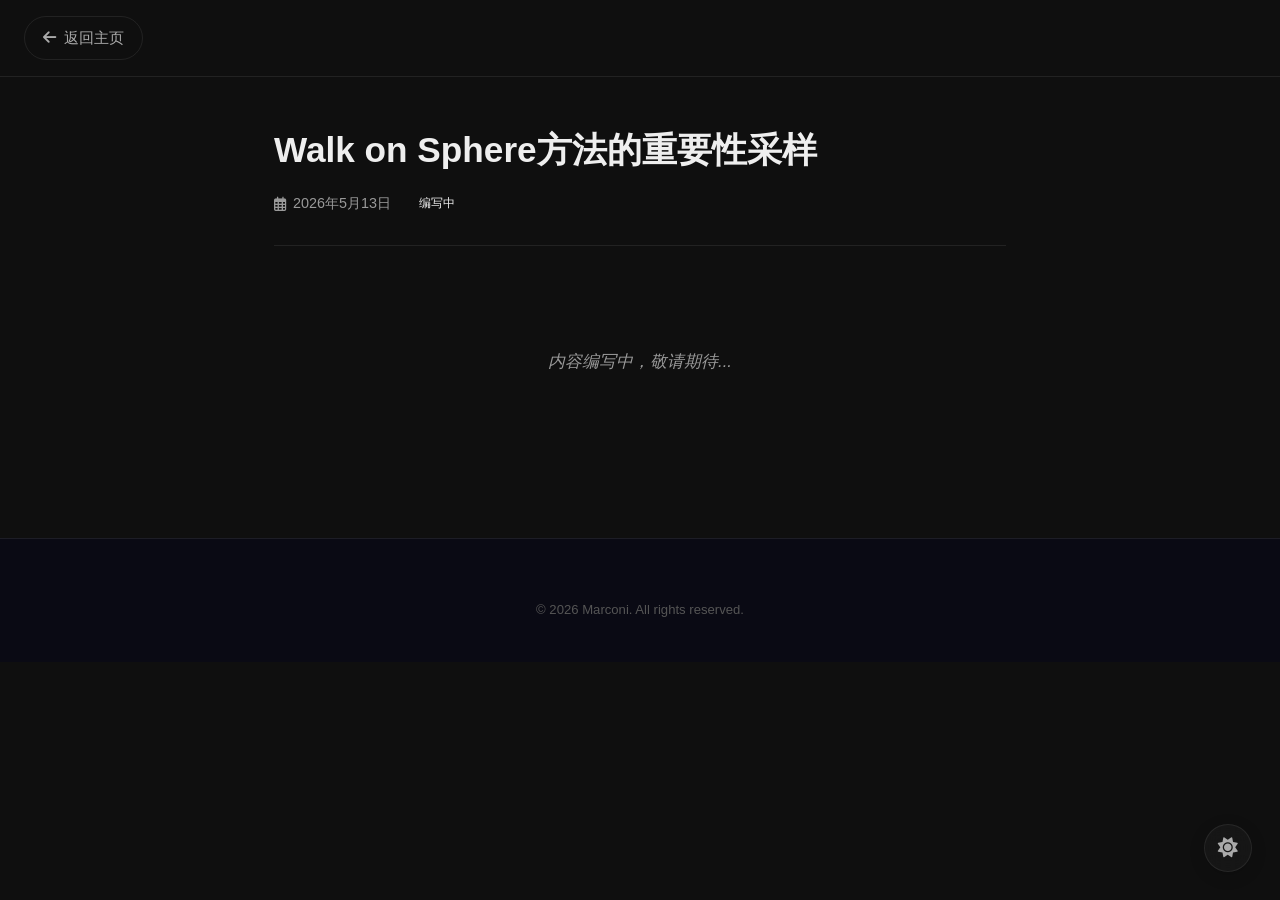
==== blogs/2026-05-13.html @ fe35ca0d "Add files via upload Add blog page" ====
<!DOCTYPE html>
<html lang="zh-CN">
<head>
    <meta charset="UTF-8">
    <meta name="viewport" content="width=device-width, initial-scale=1.0">
    <title>Walk on Sphere方法的重要性采样 - Marconi 的博客</title>
    <link rel="stylesheet" href="../css/style.css">
    <link rel="stylesheet" href="../css/blog.css">
    <link rel="stylesheet" href="https://cdnjs.cloudflare.com/ajax/libs/font-awesome/6.5.1/css/all.min.css">
</head>
<body>

    <!-- 顶部导航 -->
    <nav class="blog-nav">
        <a href="../index.html" class="blog-back-btn" title="返回主页">
            <i class="fas fa-arrow-left"></i>
            <span>返回主页</span>
        </a>
    </nav>

    <!-- 博客内容 -->
    <article class="blog-article">
        <header class="blog-header">
            <h1 class="blog-title">Walk on Sphere方法的重要性采样</h1>
            <div class="blog-meta">
                <span class="blog-date"><i class="far fa-calendar-alt"></i> 2026年5月13日</span>
                <span class="blog-status status-writing">编写中</span>
            </div>
        </header>

        <div class="blog-body">
            <!-- 博客正文内容将在此处编写 -->
            <p class="blog-empty">内容编写中，敬请期待...</p>
        </div>
    </article>

    <!-- 页脚 -->
    <footer class="site-footer">
        <div class="container">
            <p class="footer-copy">&copy; 2026 Marconi. All rights reserved.</p>
        </div>
    </footer>

    <!-- 主题切换按钮 -->
    <button class="theme-toggle" id="themeToggle" aria-label="切换日间/夜间模式" title="切换日间/夜间模式">
        <i class="fas fa-sun"></i>
    </button>

    <script src="../js/blog.js"></script>
</body>
</html>
---- css/style.css ----
/* ============================================
   全局样式 & CSS 变量
   ============================================ */
:root {
    /* 深色主题（默认） */
    --color-bg: #0f0f0f;
    --color-surface: #1a1a2e;
    --color-primary: #e94560;
    --color-text: #eee;
    --color-text-muted: #aaa;
    --color-text-dim: #999;
    --color-text-inverse: #1a1a1a;
    --color-border: rgba(255, 255, 255, 0.08);
    --color-border-strong: rgba(255, 255, 255, 0.15);
    --color-overlay: rgba(0, 0, 0, 0.55);
    --color-card-bg: rgba(255, 255, 255, 0.03);
    --color-tag-bg: rgba(233, 69, 96, 0.12);
    --color-tag-border: rgba(233, 69, 96, 0.2);
    --color-footer-bg: #0a0a14;
    --color-footer-copy: #555;
    --color-tab-hover-bg: rgba(255, 255, 255, 0.06);
    --color-tab-active-bg: rgba(233, 69, 96, 0.18);
    --color-tab-active-border: rgba(233, 69, 96, 0.4);
    --color-tab-text-active: #fff;
    --color-social-border: rgba(255, 255, 255, 0.1);
    --color-social-hover-border: rgba(255, 255, 255, 0.25);
    --color-social-text-hover: #fff;
    --color-placeholder-bg: rgba(255, 255, 255, 0.02);
    --gradient-tabs: linear-gradient(180deg, rgba(15, 15, 15, 0.9) 0%, rgba(26, 26, 46, 0.9) 100%);

    --font-sans: "PingFang SC", "Hiragino Sans GB", "Microsoft YaHei", "Noto Sans SC", sans-serif;
    --transition-fast: 0.25s ease;
    --transition-smooth: 0.4s cubic-bezier(0.4, 0, 0.2, 1);
    --radius: 14px;
    --max-width: 960px;
}

/* 日间主题 */
[data-theme="light"] {
    --color-bg: #f5f5f7;
    --color-surface: #ffffff;
    --color-text: #1a1a1a;
    --color-text-muted: #555;
    --color-text-dim: #888;
    --color-text-inverse: #eee;
    --color-border: rgba(0, 0, 0, 0.08);
    --color-border-strong: rgba(0, 0, 0, 0.12);
    --color-overlay: rgba(0, 0, 0, 0.45);
    --color-card-bg: rgba(0, 0, 0, 0.02);
    --color-tag-bg: rgba(233, 69, 96, 0.08);
    --color-tag-border: rgba(233, 69, 96, 0.18);
    --color-footer-bg: #e8e8ed;
    --color-footer-copy: #999;
    --color-tab-hover-bg: rgba(0, 0, 0, 0.04);
    --color-tab-active-bg: rgba(233, 69, 96, 0.1);
    --color-tab-active-border: rgba(233, 69, 96, 0.35);
    --color-tab-text-active: #1a1a1a;
    --color-social-border: rgba(0, 0, 0, 0.1);
    --color-social-hover-border: rgba(0, 0, 0, 0.2);
    --color-social-text-hover: #1a1a1a;
    --color-placeholder-bg: rgba(0, 0, 0, 0.02);
    --gradient-tabs: linear-gradient(180deg, rgba(245, 245, 247, 0.9) 0%, rgba(255, 255, 255, 0.9) 100%);
}

* {
    margin: 0;
    padding: 0;
    box-sizing: border-box;
}

html {
    scroll-behavior: smooth;
}

body {
    font-family: var(--font-sans);
    background: var(--color-bg);
    color: var(--color-text);
    line-height: 1.7;
    -webkit-font-smoothing: antialiased;
}

.container {
    max-width: var(--max-width);
    margin: 0 auto;
    padding: 0 24px;
}

/* ============================================
   Hero 首屏
   ============================================ */
.hero {
    position: relative;
    height: 100vh;
    min-height: 600px;
    display: flex;
    align-items: center;
    justify-content: center;
    background: url('../images/hero-bg.jpg') center/cover no-repeat;
    background-attachment: fixed;
    overflow: hidden;
}

.hero-overlay {
    position: absolute;
    inset: 0;
    background: var(--color-overlay);
    z-index: 1;
}

.hero-content {
    position: relative;
    z-index: 2;
    text-align: center;
    padding: 0 20px;
}

/* 渐变出现的标题 */
.hero-title {
    font-size: clamp(1.8rem, 5vw, 3.2rem);
    font-weight: 700;
    color: rgba(255, 255, 255, 0.82);
    letter-spacing: 0.06em;
    text-shadow: 0 2px 20px rgba(0, 0, 0, 0.5);
    opacity: 0;
    transform: translateY(30px);
    animation: fadeInUp 1.2s cubic-bezier(0.25, 0.46, 0.45, 0.94) forwards;
}

/* 向下滚动提示 */
.hero-hint {
    margin-top: 32px;
    font-size: 0.95rem;
    color: rgba(255, 255, 255, 0.55);
    letter-spacing: 0.08em;
    opacity: 0;
    animation: fadeInUp 1.2s 0.6s cubic-bezier(0.25, 0.46, 0.45, 0.94) forwards;
}

.scroll-arrow {
    display: block;
    margin-top: 10px;
    font-size: 1.3rem;
    animation: bounce 2s ease-in-out infinite;
}

@keyframes fadeInUp {
    from {
        opacity: 0;
        transform: translateY(30px);
    }
    to {
        opacity: 1;
        transform: translateY(0);
    }
}

@keyframes bounce {
    0%, 20%, 50%, 80%, 100% {
        transform: translateY(0);
    }
    40% {
        transform: translateY(10px);
    }
    60% {
        transform: translateY(5px);
    }
}

/* ============================================
   标签页区域
   ============================================ */
.tabs-section {
    padding: 80px 0 100px;
    background: var(--gradient-tabs);
}

/* 标签栏 */
.tabs {
    display: flex;
    justify-content: center;
    gap: 6px;
    margin-bottom: 36px;
    flex-wrap: wrap;
}

.tab-btn {
    position: relative;
    padding: 13px 32px;
    font-size: 1rem;
    font-family: var(--font-sans);
    font-weight: 500;
    color: var(--color-text-muted);
    background: transparent;
    border: 1px solid transparent;
    border-radius: 50px;
    cursor: pointer;
    transition: color var(--transition-fast), background var(--transition-fast), border-color var(--transition-fast);
    outline: none;
}

.tab-btn:hover {
    color: var(--color-tab-text-active);
    background: var(--color-tab-hover-bg);
}

.tab-btn.active {
    color: var(--color-tab-text-active);
    background: var(--color-tab-active-bg);
    border-color: var(--color-tab-active-border);
}

/* 内容窗格 */
.tab-content-wrapper {
    position: relative;
    min-height: 360px;
}

.tab-pane {
    display: none;
    animation: fadeSlideIn 0.45s ease;
}

.tab-pane.active {
    display: block;
}

@keyframes fadeSlideIn {
    from {
        opacity: 0;
        transform: translateY(16px);
    }
    to {
        opacity: 1;
        transform: translateY(0);
    }
}

/* ============================================
   个人简介卡片
   ============================================ */
.profile-card {
    display: flex;
    gap: 40px;
    align-items: flex-start;
    background: var(--color-card-bg);
    border: 1px solid var(--color-border);
    border-radius: var(--radius);
    padding: 44px 40px;
    backdrop-filter: blur(6px);
}

.profile-avatar {
    flex-shrink: 0;
    width: 140px;
    height: 140px;
    border-radius: 50%;
    overflow: hidden;
    border: 3px solid var(--color-border-strong);
}

.profile-avatar img {
    width: 100%;
    height: 100%;
    object-fit: cover;
    display: block;
}

.profile-info h2 {
    font-size: 1.7rem;
    font-weight: 700;
    margin-bottom: 12px;
}

.profile-bio {
    font-size: 1.1rem;
    color: var(--color-text-muted);
    margin-bottom: 14px;
}

.profile-detail {
    font-size: 0.95rem;
    color: var(--color-text-dim);
    line-height: 1.8;
    margin-bottom: 20px;
}

.profile-tags {
    display: flex;
    flex-wrap: wrap;
    gap: 10px;
}

.tag {
    padding: 6px 18px;
    font-size: 0.85rem;
    border-radius: 50px;
    background: var(--color-tag-bg);
    color: var(--color-primary);
    border: 1px solid var(--color-tag-border);
}

/* ============================================
   占位内容（其他标签页）
   ============================================ */
.placeholder-content {
    display: flex;
    flex-direction: column;
    align-items: center;
    justify-content: center;
    padding: 80px 20px;
    color: var(--color-text-muted);
    background: var(--color-placeholder-bg);
    border: 1px solid var(--color-border);
    border-radius: var(--radius);
}

.placeholder-icon {
    font-size: 3rem;
    margin-bottom: 20px;
    opacity: 0.35;
}

.placeholder-content p {
    font-size: 1.05rem;
}

/* ============================================
   页脚
   ============================================ */
.site-footer {
    padding: 60px 0 40px;
    text-align: center;
    background: var(--color-footer-bg);
    border-top: 1px solid var(--color-border);
}

.footer-title {
    font-size: 1.15rem;
    font-weight: 600;
    margin-bottom: 28px;
    color: var(--color-text-muted);
    letter-spacing: 0.04em;
}

.social-links {
    display: flex;
    justify-content: center;
    flex-wrap: wrap;
    gap: 18px;
    margin-bottom: 36px;
}

.social-link {
    display: flex;
    align-items: center;
    gap: 10px;
    padding: 12px 26px;
    font-size: 0.95rem;
    font-weight: 500;
    color: var(--color-text-muted);
    text-decoration: none;
    border-radius: 50px;
    border: 1px solid var(--color-social-border);
    transition: all var(--transition-fast);
}

.social-link i {
    font-size: 1.2rem;
}

.social-link:hover {
    color: var(--color-social-text-hover);
    border-color: var(--color-social-hover-border);
    transform: translateY(-2px);
    box-shadow: 0 8px 24px rgba(0, 0, 0, 0.3);
}

/* 各平台悬浮色 */
.social-link.bilibili:hover {
    background: rgba(251, 114, 153, 0.15);
    border-color: rgba(251, 114, 153, 0.5);
    color: #fb7299;
}

.social-link.xiaohongshu:hover {
    background: rgba(255, 36, 66, 0.15);
    border-color: rgba(255, 36, 66, 0.5);
    color: #ff2442;
}

.social-link.zhihu:hover {
    background: rgba(0, 102, 255, 0.15);
    border-color: rgba(0, 102, 255, 0.5);
    color: #06f;
}

.social-link.github:hover {
    background: rgba(255, 255, 255, 0.12);
    border-color: rgba(255, 255, 255, 0.4);
    color: var(--color-social-text-hover);
}

.footer-copy {
    font-size: 0.82rem;
    color: var(--color-footer-copy);
}

/* ============================================
   主题切换按钮（右下角固定）
   ============================================ */
.theme-toggle {
    position: fixed;
    bottom: 28px;
    right: 28px;
    z-index: 999;
    width: 48px;
    height: 48px;
    border-radius: 50%;
    border: 1px solid var(--color-border);
    background: var(--color-card-bg);
    color: var(--color-text-muted);
    font-size: 1.25rem;
    cursor: pointer;
    display: flex;
    align-items: center;
    justify-content: center;
    backdrop-filter: blur(10px);
    -webkit-backdrop-filter: blur(10px);
    transition: all var(--transition-smooth);
    box-shadow: 0 4px 16px rgba(0, 0, 0, 0.15);
}

.theme-toggle:hover {
    color: var(--color-text);
    border-color: var(--color-border-strong);
    transform: scale(1.08);
    box-shadow: 0 6px 24px rgba(0, 0, 0, 0.25);
}

.theme-toggle i {
    transition: transform 0.4s ease;
}

.theme-toggle.spin i {
    transform: rotate(180deg);
}

/* ============================================
   响应式
   ============================================ */
@media (max-width: 768px) {
    .hero {
        background-attachment: scroll;
    }

    .tabs {
        gap: 4px;
    }

    .tab-btn {
        padding: 10px 20px;
        font-size: 0.9rem;
    }

    .profile-card {
        flex-direction: column;
        align-items: center;
        text-align: center;
        padding: 32px 24px;
        gap: 24px;
    }

    .profile-avatar {
        width: 110px;
        height: 110px;
    }

    .profile-tags {
        justify-content: center;
    }

    .social-links {
        gap: 12px;
    }

    .social-link {
        padding: 10px 18px;
        font-size: 0.85rem;
    }
}
---- css/blog.css ----
/* ============================================
   博客子页面样式
   ============================================ */

/* 顶部导航栏 */
.blog-nav {
    position: sticky;
    top: 0;
    z-index: 100;
    padding: 16px 24px;
    background: var(--color-bg);
    border-bottom: 1px solid var(--color-border);
    backdrop-filter: blur(12px);
    -webkit-backdrop-filter: blur(12px);
}

.blog-back-btn {
    display: inline-flex;
    align-items: center;
    gap: 8px;
    color: var(--color-text-muted);
    text-decoration: none;
    font-size: 0.95rem;
    font-weight: 500;
    padding: 8px 18px;
    border-radius: 50px;
    border: 1px solid var(--color-border);
    transition: all var(--transition-fast);
}

.blog-back-btn:hover {
    color: var(--color-text);
    border-color: var(--color-border-strong);
    background: var(--color-card-bg);
}

/* 文章容器 */
.blog-article {
    max-width: 780px;
    margin: 0 auto;
    padding: 48px 24px 80px;
}

/* 文章头部 */
.blog-header {
    margin-bottom: 40px;
    padding-bottom: 28px;
    border-bottom: 1px solid var(--color-border);
}

.blog-title {
    font-size: clamp(1.6rem, 4vw, 2.2rem);
    font-weight: 700;
    color: var(--color-text);
    line-height: 1.4;
    margin-bottom: 16px;
}

.blog-meta {
    display: flex;
    align-items: center;
    gap: 16px;
    flex-wrap: wrap;
}

.blog-date {
    font-size: 0.9rem;
    color: var(--color-text-dim);
    display: flex;
    align-items: center;
    gap: 6px;
}

.blog-meta .blog-status {
    font-size: 0.78rem;
    font-weight: 500;
    padding: 3px 12px;
    border-radius: 50px;
}

/* 文章正文 */
.blog-body {
    font-size: 1.05rem;
    line-height: 1.9;
    color: var(--color-text);
}

.blog-body p {
    margin-bottom: 1.2em;
}

.blog-body h2 {
    font-size: 1.4rem;
    font-weight: 700;
    margin: 2em 0 0.8em;
    color: var(--color-text);
}

.blog-body h3 {
    font-size: 1.15rem;
    font-weight: 600;
    margin: 1.6em 0 0.6em;
    color: var(--color-text);
}

.blog-body ul,
.blog-body ol {
    margin: 0.8em 0 1.2em 1.5em;
}

.blog-body li {
    margin-bottom: 0.4em;
}

.blog-body code {
    font-family: "SF Mono", "Fira Code", "Consolas", monospace;
    font-size: 0.9em;
    padding: 2px 6px;
    border-radius: 4px;
    background: var(--color-card-bg);
    border: 1px solid var(--color-border);
}

.blog-body pre {
    margin: 1.2em 0;
    padding: 20px 24px;
    border-radius: var(--radius);
    background: var(--color-card-bg);
    border: 1px solid var(--color-border);
    overflow-x: auto;
}

.blog-body pre code {
    padding: 0;
    border: none;
    background: none;
}

.blog-body blockquote {
    margin: 1.2em 0;
    padding: 12px 20px;
    border-left: 3px solid var(--color-primary);
    background: var(--color-card-bg);
    border-radius: 0 8px 8px 0;
    color: var(--color-text-muted);
}

.blog-body img {
    max-width: 100%;
    border-radius: var(--radius);
    margin: 1.2em 0;
}

.blog-body a {
    color: var(--color-primary);
    text-decoration: underline;
    text-underline-offset: 3px;
}

.blog-empty {
    color: var(--color-text-dim);
    text-align: center;
    padding: 60px 0;
    font-style: italic;
}

/* 响应式 */
@media (max-width: 768px) {
    .blog-article {
        padding: 32px 20px 60px;
    }

    .blog-title {
        font-size: 1.4rem;
    }

    .blog-nav {
        padding: 12px 16px;
    }
}
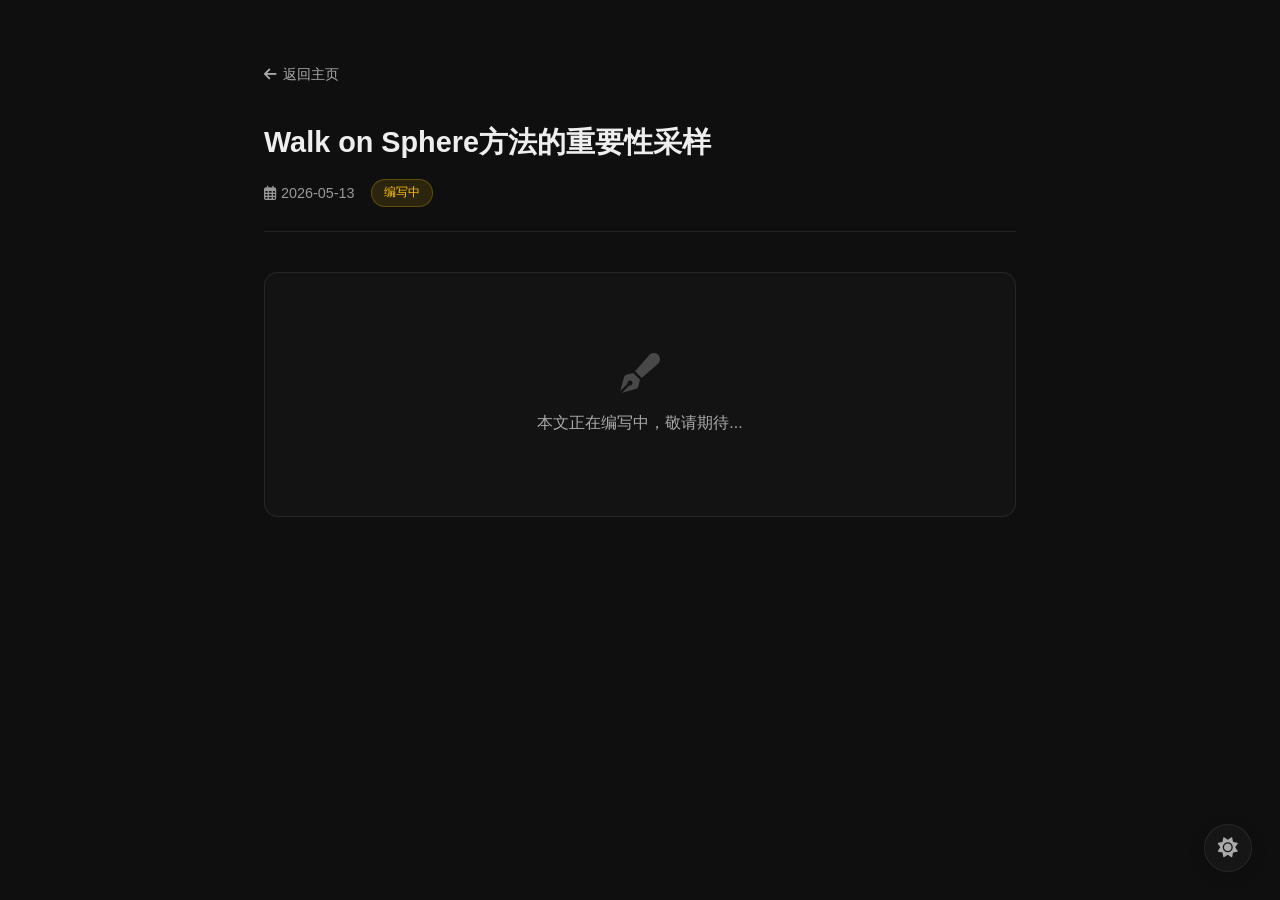
==== commit 28677e25: "完善博客列表功能、子页面及主题切换" ====
--- a/blogs/2026-05-13.html
+++ b/blogs/2026-05-13.html
@@ -5,47 +5,110 @@
     <meta name="viewport" content="width=device-width, initial-scale=1.0">
     <title>Walk on Sphere方法的重要性采样 - Marconi 的博客</title>
     <link rel="stylesheet" href="../css/style.css">
-    <link rel="stylesheet" href="../css/blog.css">
     <link rel="stylesheet" href="https://cdnjs.cloudflare.com/ajax/libs/font-awesome/6.5.1/css/all.min.css">
+    <style>
+        .blog-page {
+            max-width: 800px;
+            margin: 0 auto;
+            padding: 60px 24px 100px;
+        }
+        .blog-page-header {
+            margin-bottom: 40px;
+            padding-bottom: 24px;
+            border-bottom: 1px solid var(--color-border);
+        }
+        .blog-page-header h1 {
+            font-size: 1.8rem;
+            font-weight: 700;
+            margin-bottom: 12px;
+        }
+        .blog-page-meta {
+            display: flex;
+            align-items: center;
+            gap: 16px;
+            font-size: 0.9rem;
+            color: var(--color-text-dim);
+        }
+        .blog-page-back {
+            display: inline-flex;
+            align-items: center;
+            gap: 6px;
+            margin-bottom: 32px;
+            font-size: 0.9rem;
+            color: var(--color-text-muted);
+            text-decoration: none;
+            transition: color var(--transition-fast);
+        }
+        .blog-page-back:hover {
+            color: var(--color-primary);
+        }
+        .blog-page-placeholder {
+            text-align: center;
+            padding: 80px 20px;
+            color: var(--color-text-muted);
+            background: var(--color-placeholder-bg);
+            border: 1px solid var(--color-border);
+            border-radius: var(--radius);
+        }
+        .blog-page-placeholder i {
+            font-size: 2.5rem;
+            margin-bottom: 16px;
+            opacity: 0.35;
+        }
+    </style>
 </head>
 <body>
 
-    <!-- 顶部导航 -->
-    <nav class="blog-nav">
-        <a href="../index.html" class="blog-back-btn" title="返回主页">
-            <i class="fas fa-arrow-left"></i>
-            <span>返回主页</span>
+    <div class="blog-page">
+        <a href="../index.html" class="blog-page-back">
+            <i class="fas fa-arrow-left"></i> 返回主页
         </a>
-    </nav>
 
-    <!-- 博客内容 -->
-    <article class="blog-article">
-        <header class="blog-header">
-            <h1 class="blog-title">Walk on Sphere方法的重要性采样</h1>
-            <div class="blog-meta">
-                <span class="blog-date"><i class="far fa-calendar-alt"></i> 2026年5月13日</span>
+        <div class="blog-page-header">
+            <h1>Walk on Sphere方法的重要性采样</h1>
+            <div class="blog-page-meta">
+                <span><i class="far fa-calendar-alt"></i> 2026-05-13</span>
                 <span class="blog-status status-writing">编写中</span>
             </div>
-        </header>
+        </div>
 
-        <div class="blog-body">
-            <!-- 博客正文内容将在此处编写 -->
-            <p class="blog-empty">内容编写中，敬请期待...</p>
+        <div class="blog-page-placeholder">
+            <i class="fas fa-pen-fancy"></i>
+            <p>本文正在编写中，敬请期待...</p>
         </div>
-    </article>
-
-    <!-- 页脚 -->
-    <footer class="site-footer">
-        <div class="container">
-            <p class="footer-copy">&copy; 2026 Marconi. All rights reserved.</p>
-        </div>
-    </footer>
+    </div>
 
     <!-- 主题切换按钮 -->
     <button class="theme-toggle" id="themeToggle" aria-label="切换日间/夜间模式" title="切换日间/夜间模式">
         <i class="fas fa-sun"></i>
     </button>
 
-    <script src="../js/blog.js"></script>
+    <script>
+        // 主题同步
+        const STORAGE_KEY = 'marconi-theme';
+        const savedTheme = localStorage.getItem(STORAGE_KEY);
+        if (savedTheme === 'light') {
+            document.documentElement.setAttribute('data-theme', 'light');
+        }
+        const themeToggle = document.getElementById('themeToggle');
+        if (themeToggle) {
+            const icon = themeToggle.querySelector('i');
+            if (savedTheme === 'light' && icon) {
+                icon.className = 'fas fa-moon';
+            }
+            themeToggle.addEventListener('click', () => {
+                const isLight = document.documentElement.getAttribute('data-theme') === 'light';
+                if (isLight) {
+                    document.documentElement.removeAttribute('data-theme');
+                    localStorage.setItem(STORAGE_KEY, 'dark');
+                    if (icon) icon.className = 'fas fa-sun';
+                } else {
+                    document.documentElement.setAttribute('data-theme', 'light');
+                    localStorage.setItem(STORAGE_KEY, 'light');
+                    if (icon) icon.className = 'fas fa-moon';
+                }
+            });
+        }
+    </script>
 </body>
 </html>
--- a/css/style.css
+++ b/css/style.css
@@ -326,6 +326,141 @@
 }
 
 /* ============================================
+   博客列表（学习经历）
+   ============================================ */
+.blog-list {
+    column-count: 2;
+    column-gap: 40px;
+    padding: 10px 0;
+}
+
+/* 月份分组 */
+.blog-month-group {
+    break-inside: avoid;
+    margin-bottom: 36px;
+    background: var(--color-card-bg);
+    border: 1px solid var(--color-border);
+    border-radius: var(--radius);
+    padding: 24px 28px 20px;
+}
+
+.blog-month-title {
+    font-size: 1.1rem;
+    font-weight: 700;
+    color: var(--color-primary);
+    margin-bottom: 16px;
+    padding-bottom: 10px;
+    border-bottom: 1px solid var(--color-border);
+    letter-spacing: 0.03em;
+}
+
+/* 单篇博客条目 */
+.blog-item {
+    display: flex;
+    justify-content: space-between;
+    align-items: baseline;
+    padding: 10px 0;
+    border-bottom: 1px dashed var(--color-border);
+    gap: 12px;
+}
+
+.blog-item:last-child {
+    border-bottom: none;
+    padding-bottom: 0;
+}
+
+/* 左侧：序号 + 标题 */
+.blog-item-left {
+    display: flex;
+    align-items: baseline;
+    gap: 8px;
+    flex-shrink: 1;
+    min-width: 0;
+}
+
+.blog-number {
+    font-size: 0.9rem;
+    color: var(--color-text-dim);
+    flex-shrink: 0;
+}
+
+.blog-title {
+    font-size: 0.95rem;
+    font-weight: 700;
+    color: var(--color-text);
+    text-decoration: none;
+    transition: color var(--transition-fast);
+    white-space: nowrap;
+    overflow: hidden;
+    text-overflow: ellipsis;
+}
+
+.blog-title:hover {
+    color: var(--color-primary);
+}
+
+/* 右侧：日期 + 状态 */
+.blog-item-right {
+    display: flex;
+    align-items: center;
+    gap: 14px;
+    flex-shrink: 0;
+}
+
+.blog-date {
+    font-size: 0.82rem;
+    color: var(--color-text-dim);
+}
+
+/* 博客状态标签 */
+.blog-status {
+    font-size: 0.78rem;
+    padding: 2px 12px;
+    border-radius: 50px;
+    font-weight: 500;
+    white-space: nowrap;
+}
+
+.status-writing {
+    background: rgba(255, 193, 7, 0.12);
+    color: #ffc107;
+    border: 1px solid rgba(255, 193, 7, 0.25);
+}
+
+.status-completed {
+    background: rgba(76, 175, 80, 0.12);
+    color: #4caf50;
+    border: 1px solid rgba(76, 175, 80, 0.25);
+}
+
+.status-offline {
+    background: rgba(158, 158, 158, 0.12);
+    color: #9e9e9e;
+    border: 1px solid rgba(158, 158, 158, 0.25);
+}
+
+/* 响应式：小屏单列 */
+@media (max-width: 768px) {
+    .blog-list {
+        column-count: 1;
+    }
+
+    .blog-month-group {
+        padding: 18px 16px 14px;
+    }
+
+    .blog-item {
+        flex-direction: column;
+        align-items: flex-start;
+        gap: 4px;
+    }
+
+    .blog-item-right {
+        padding-left: 22px;
+    }
+}
+
+/* ============================================
    页脚
    ============================================ */
 .site-footer {
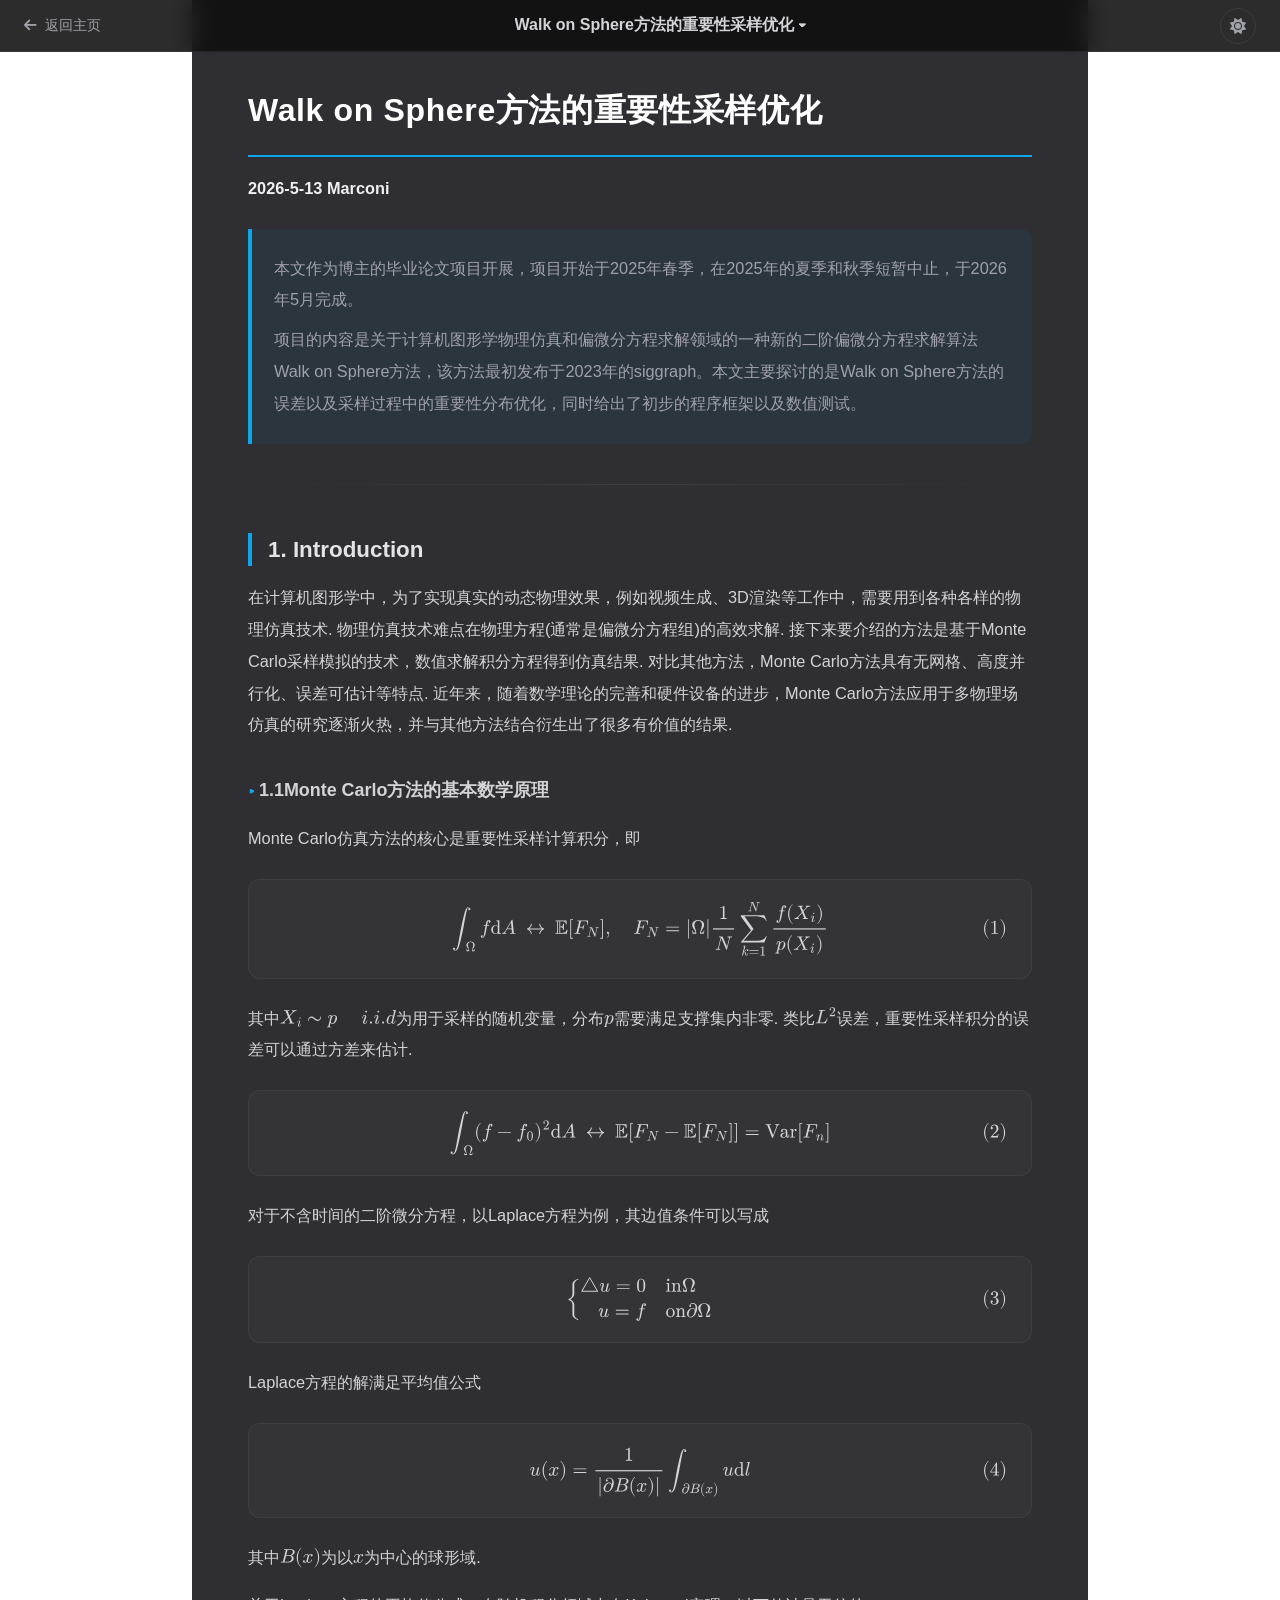
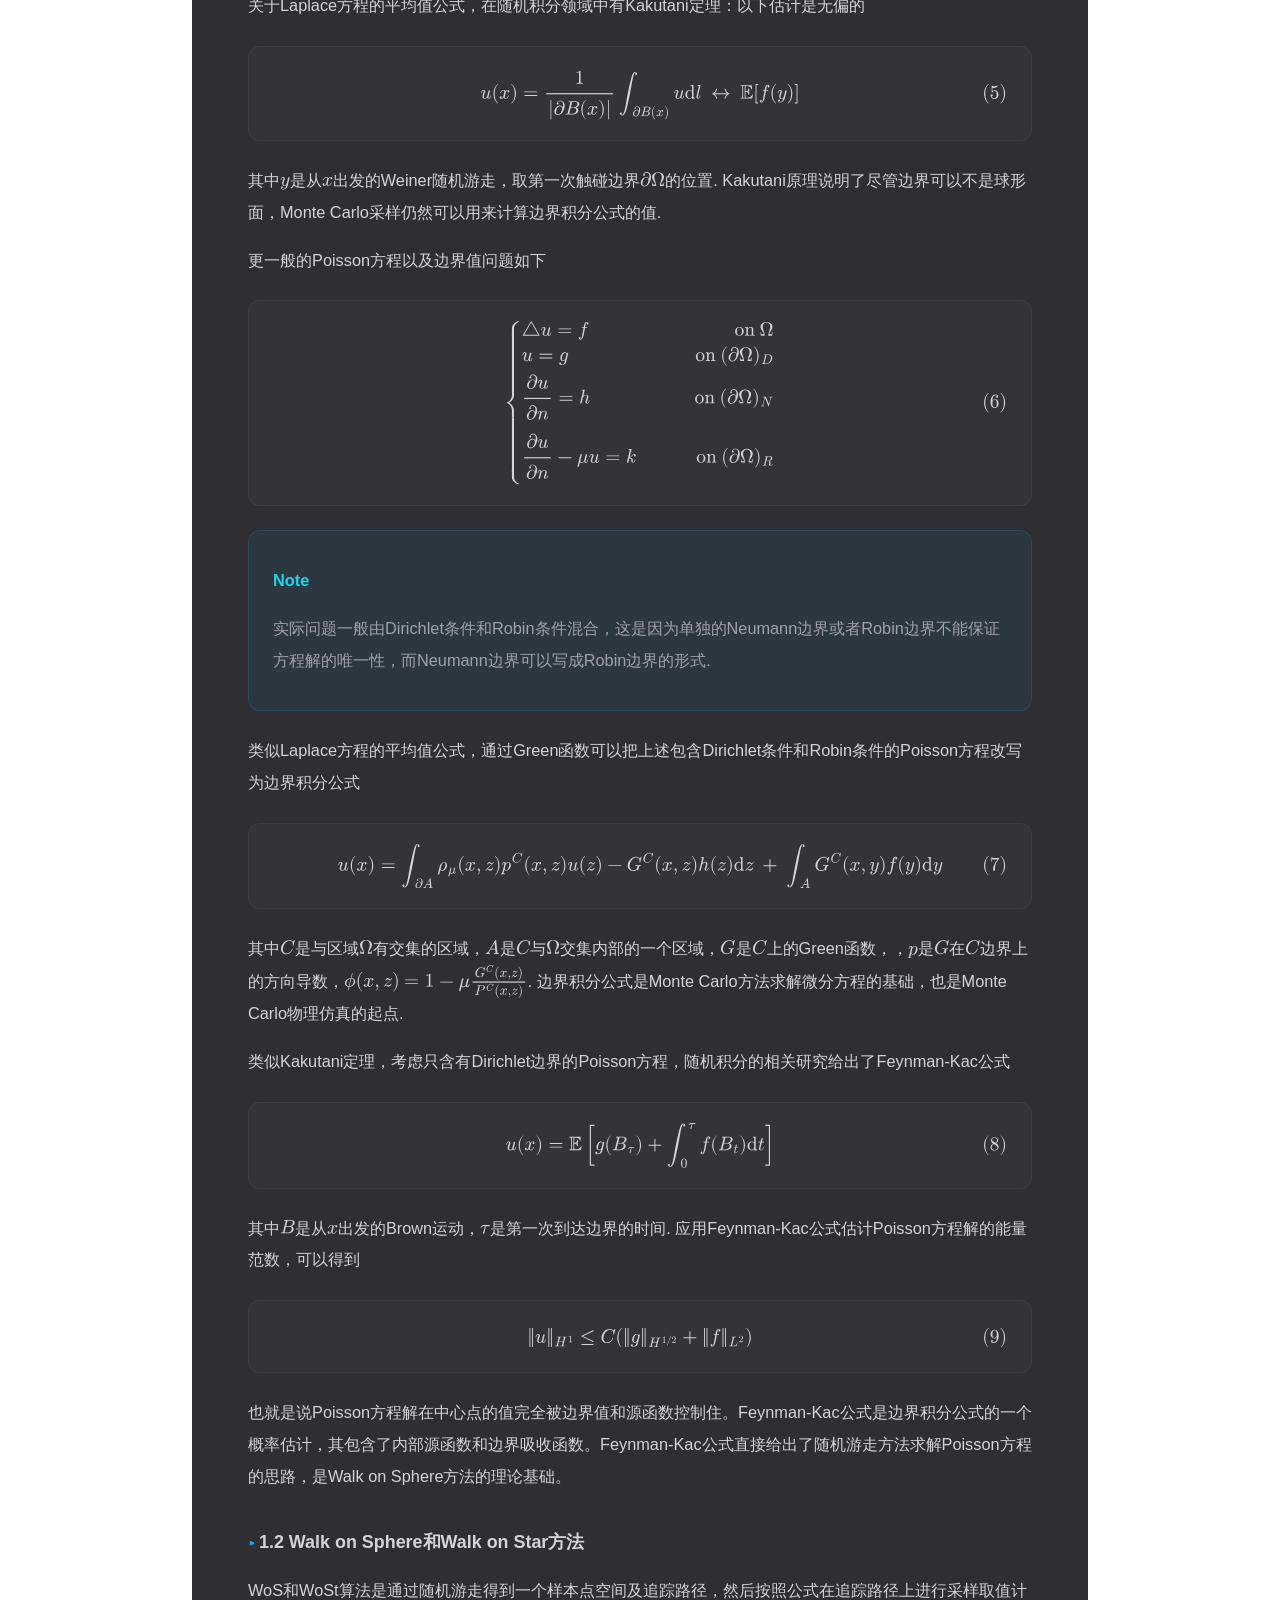
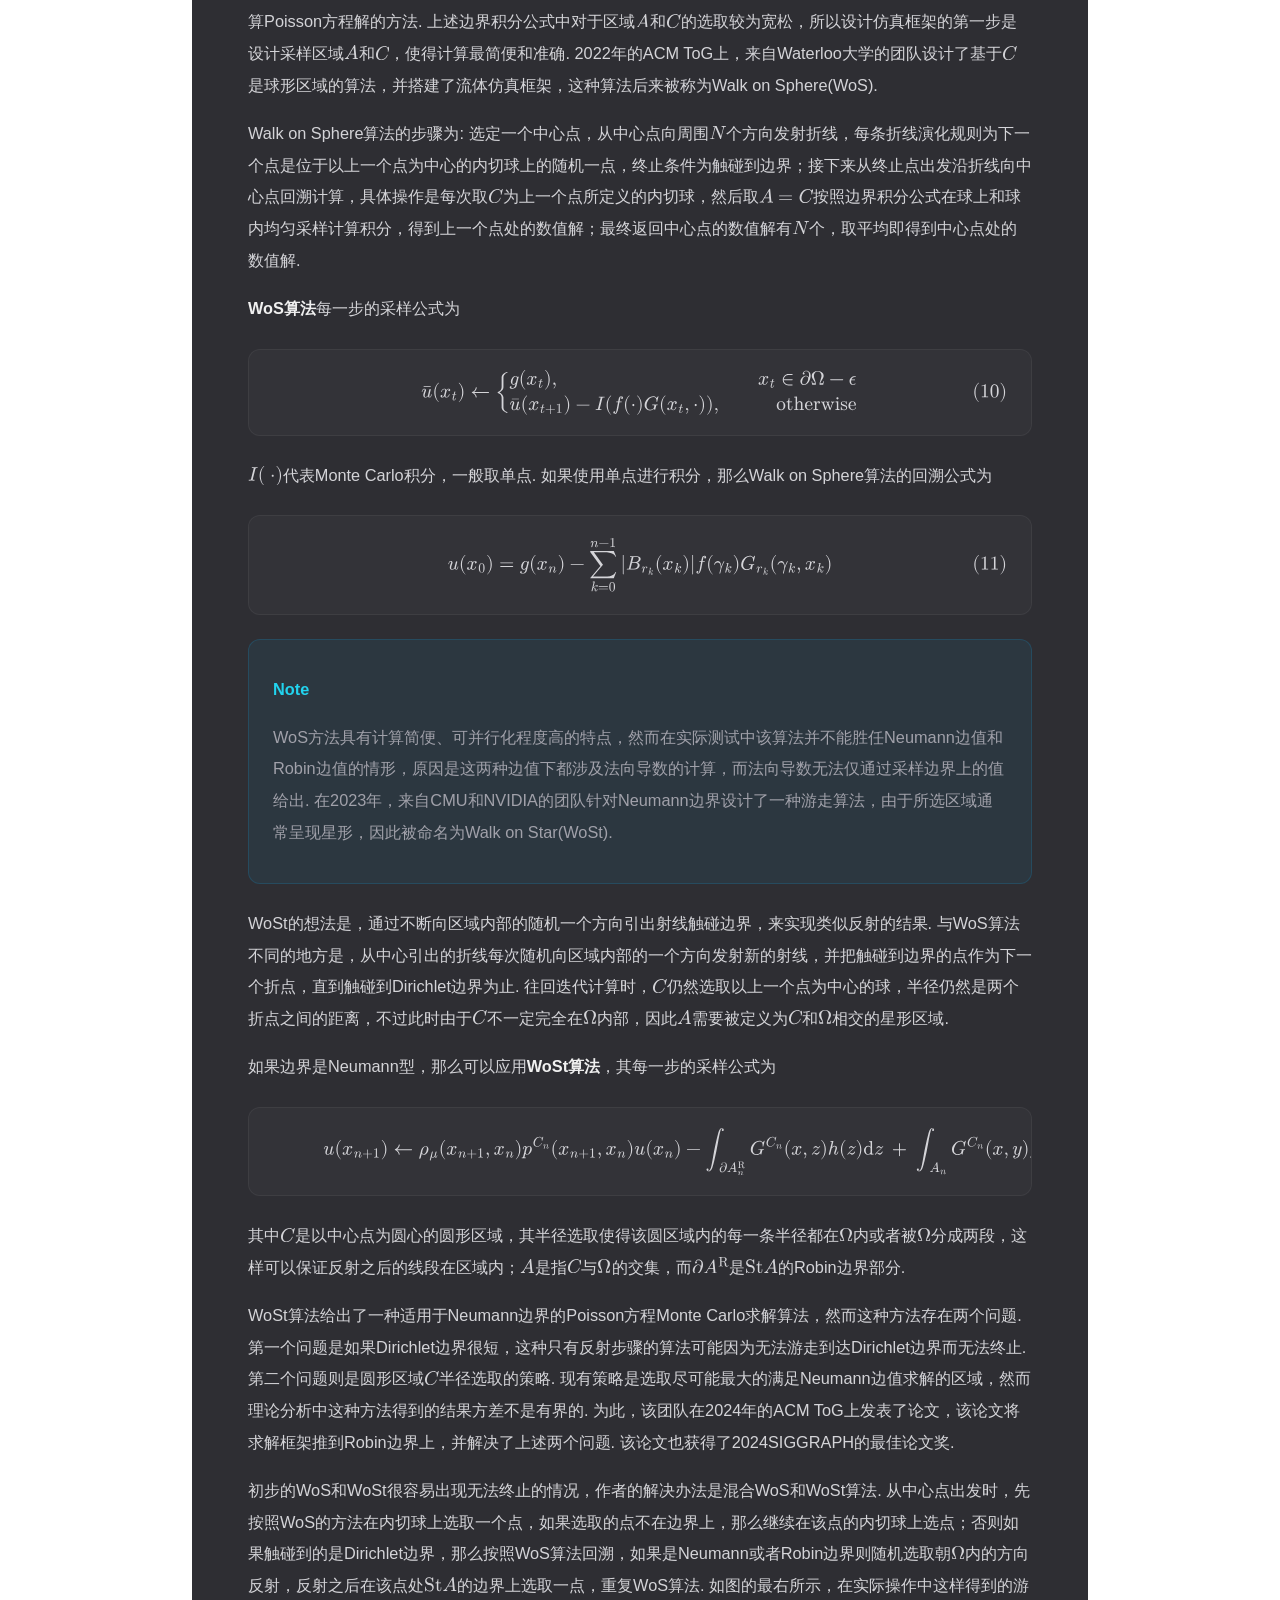
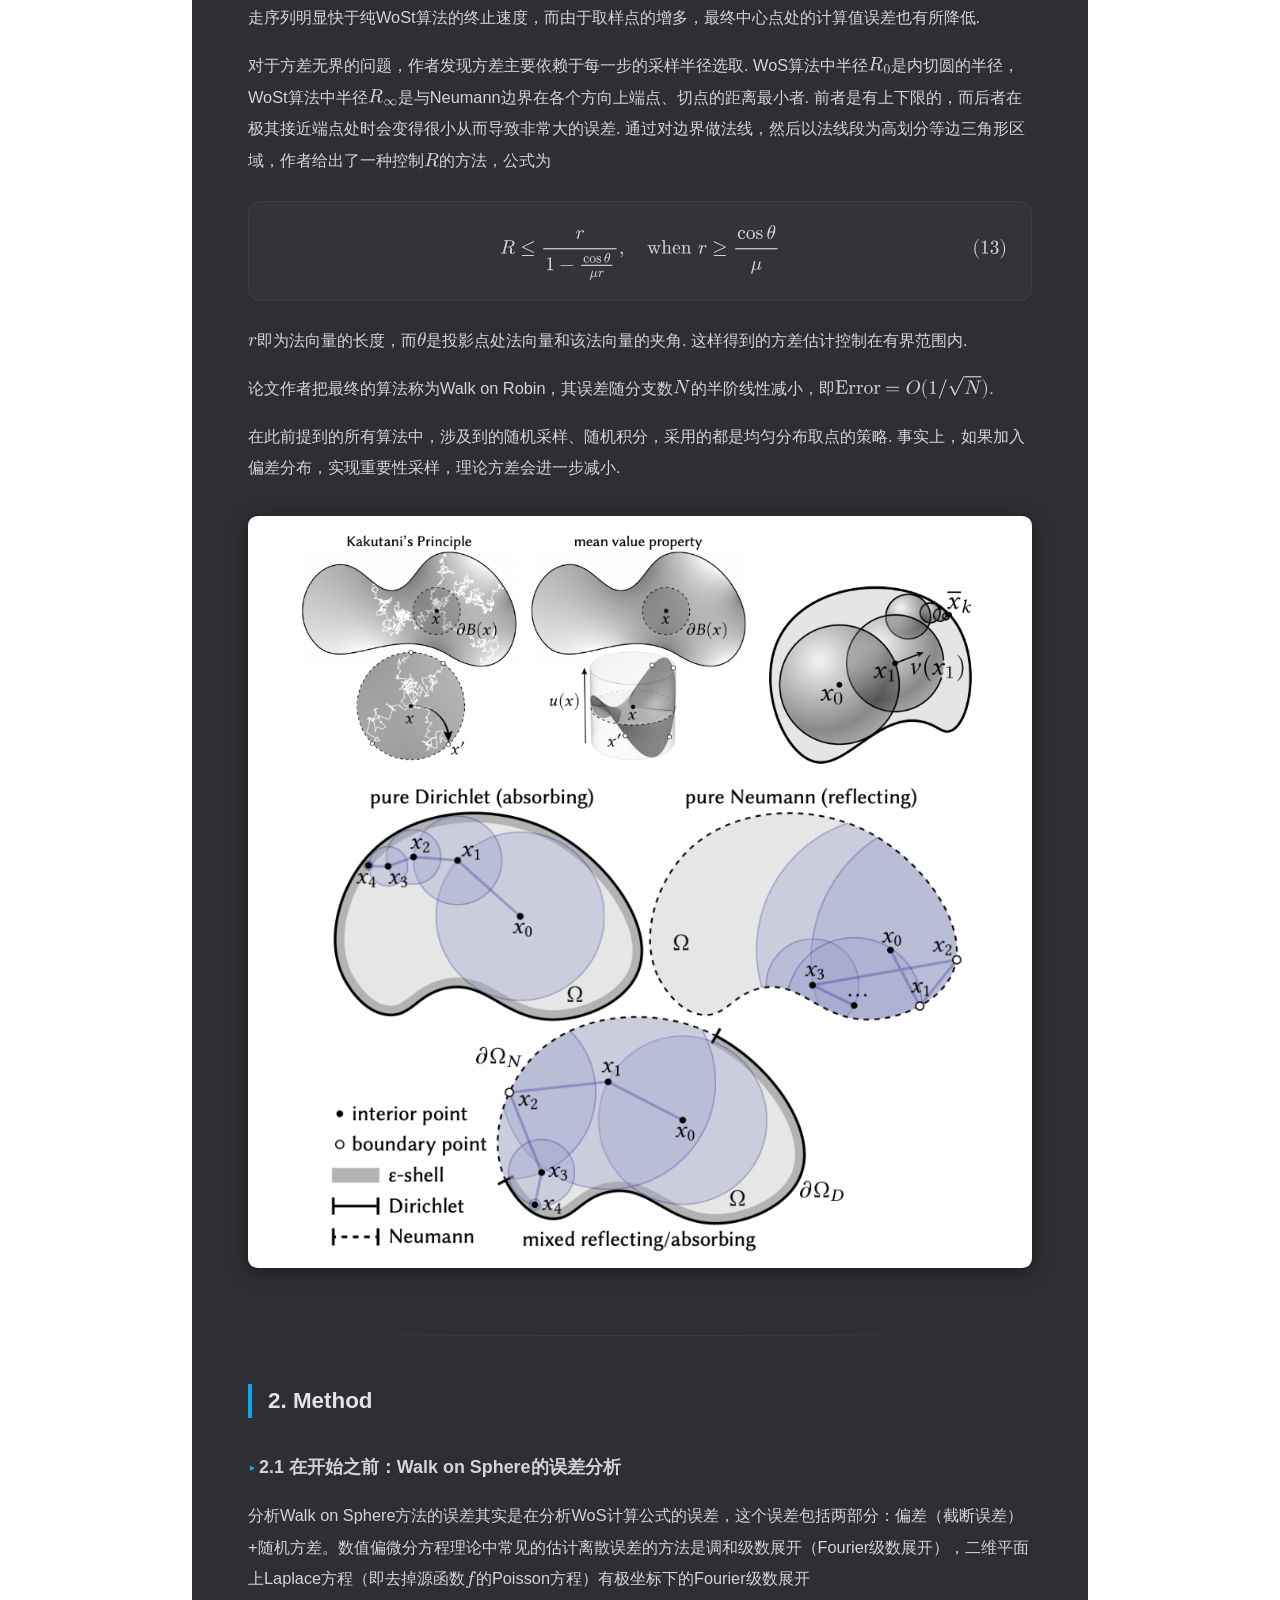
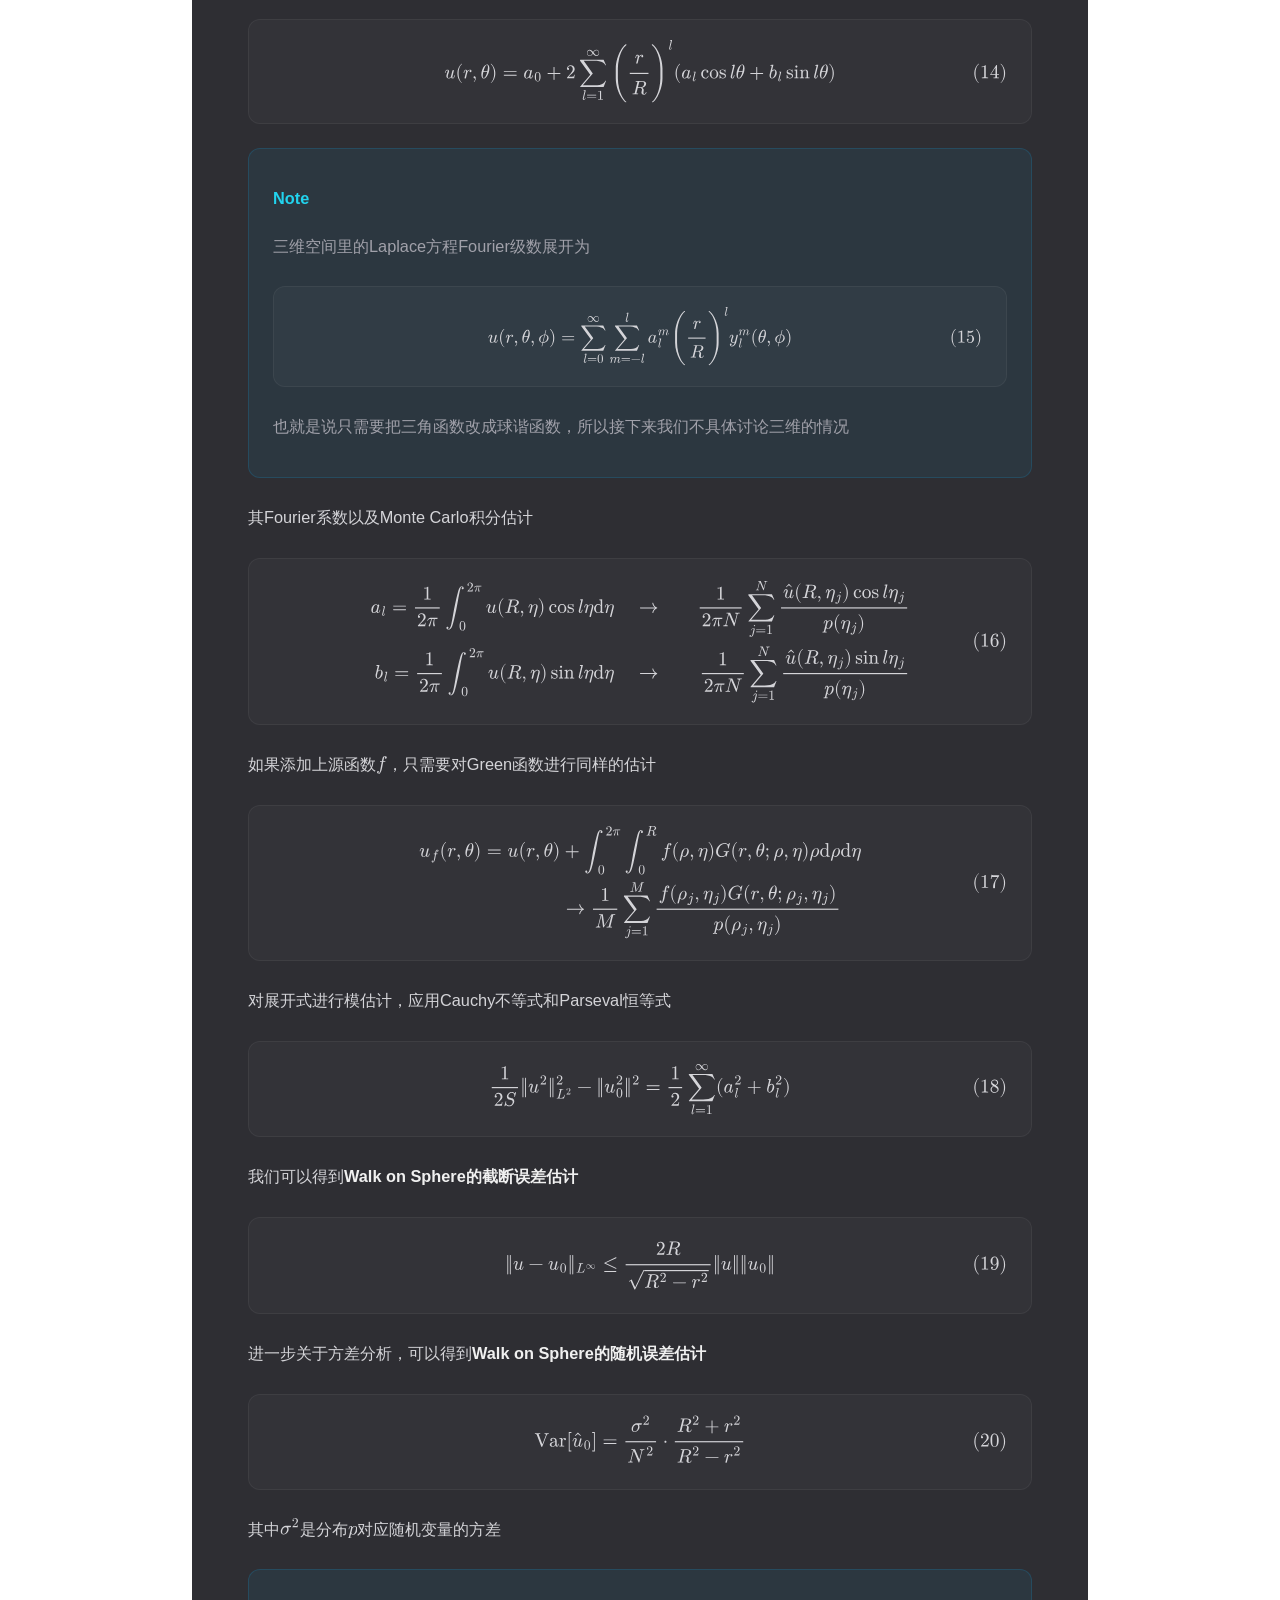
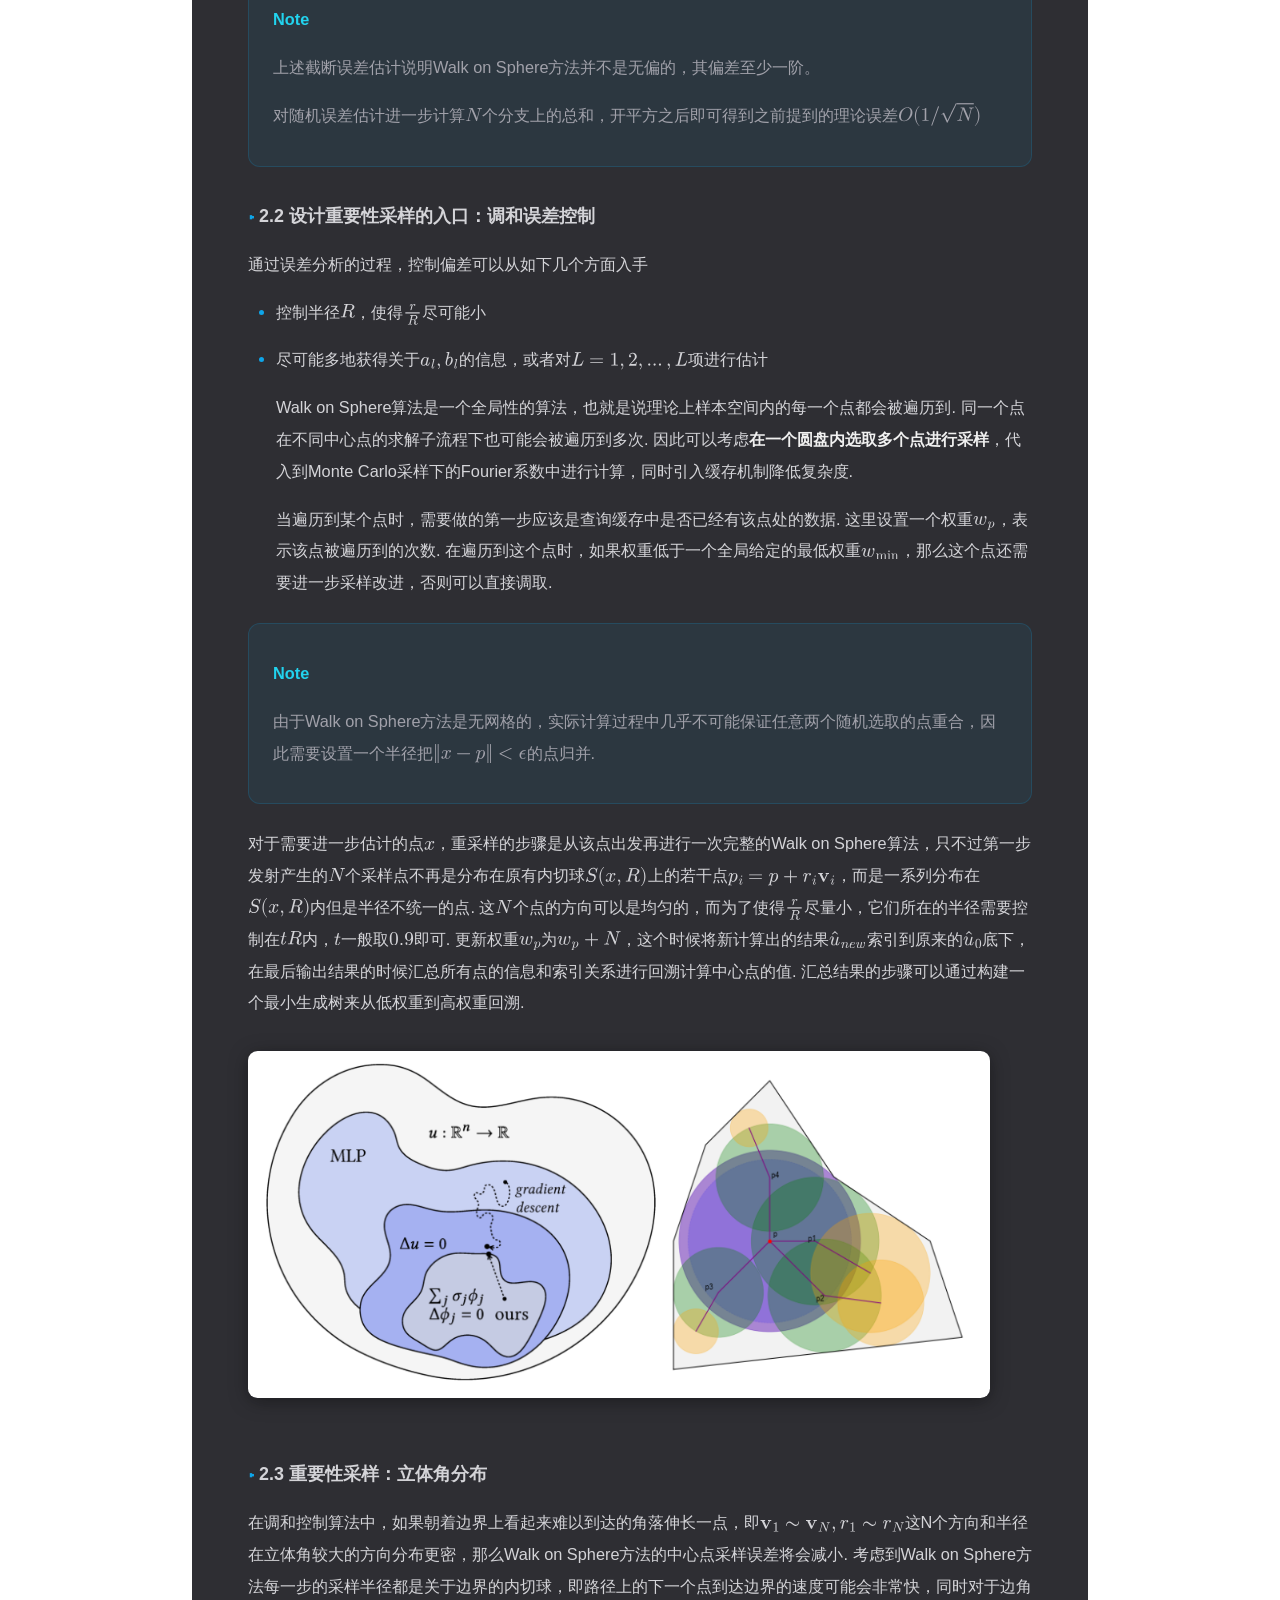
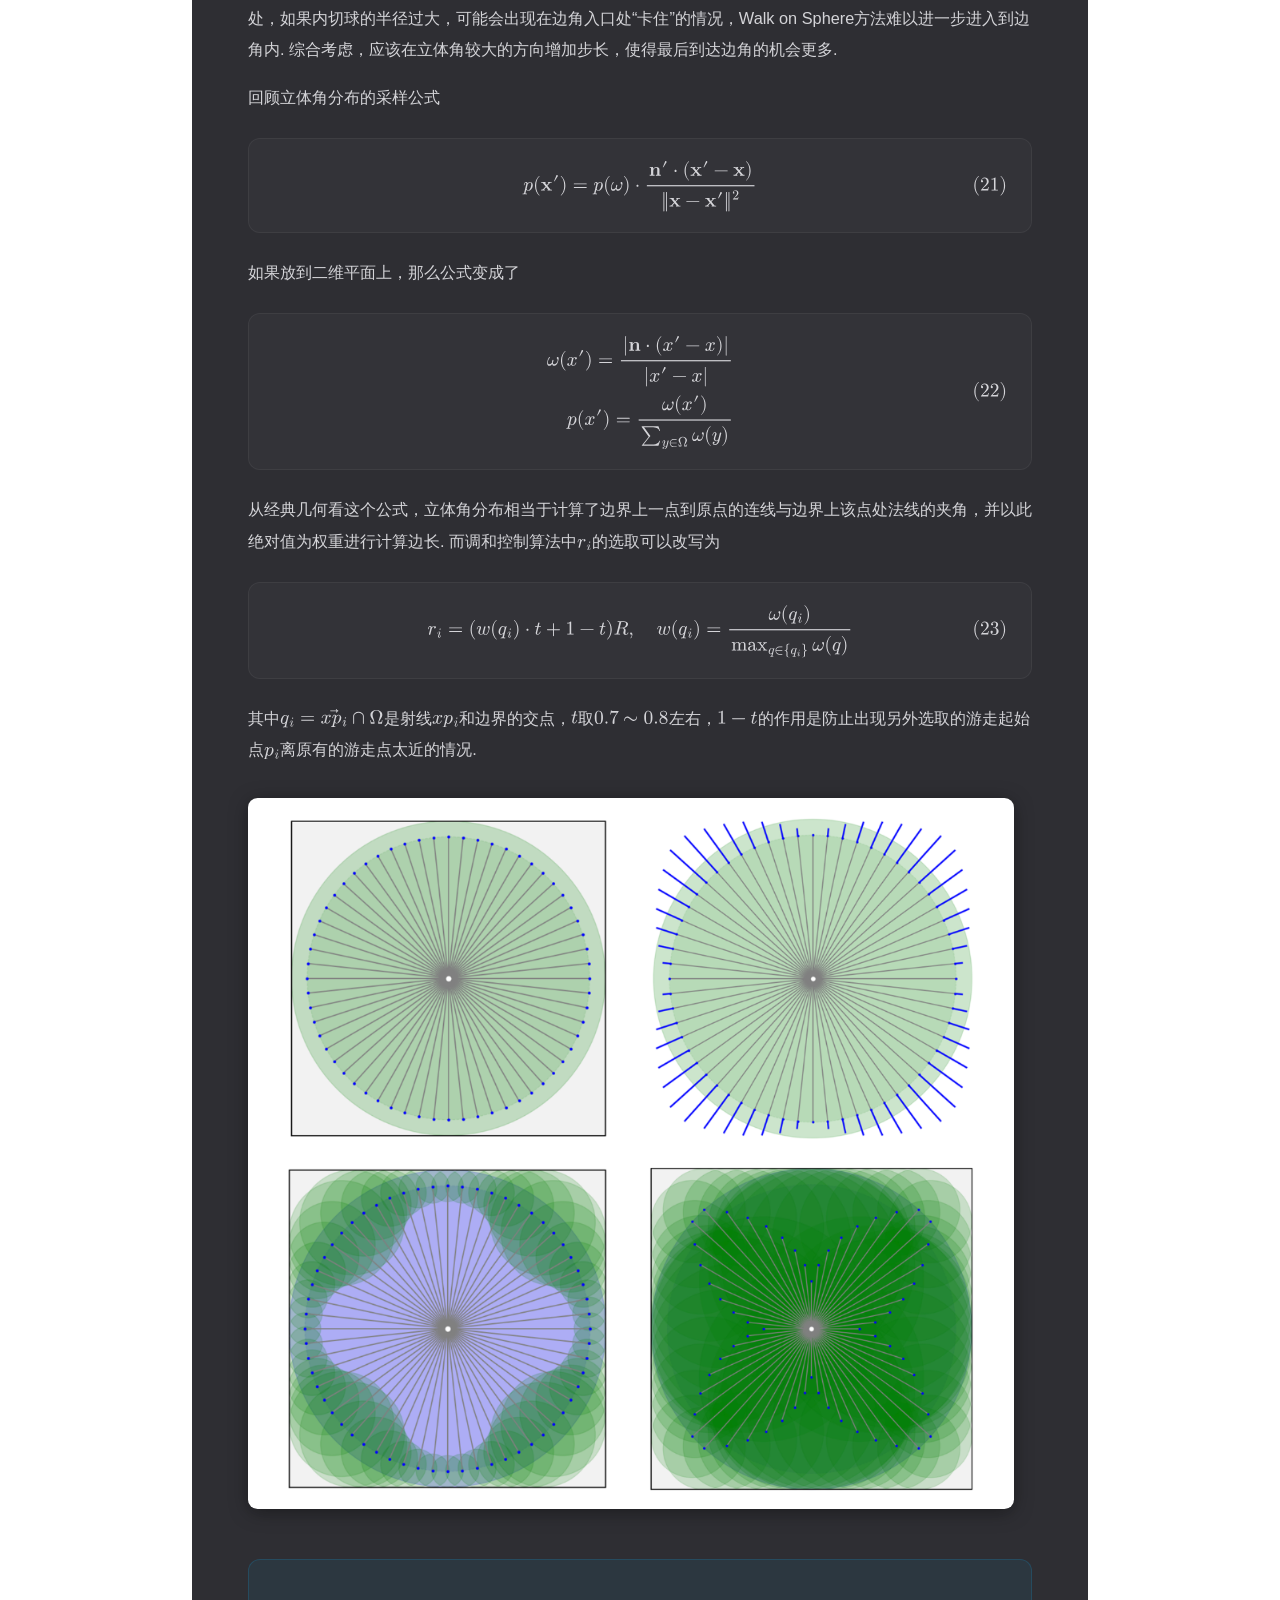
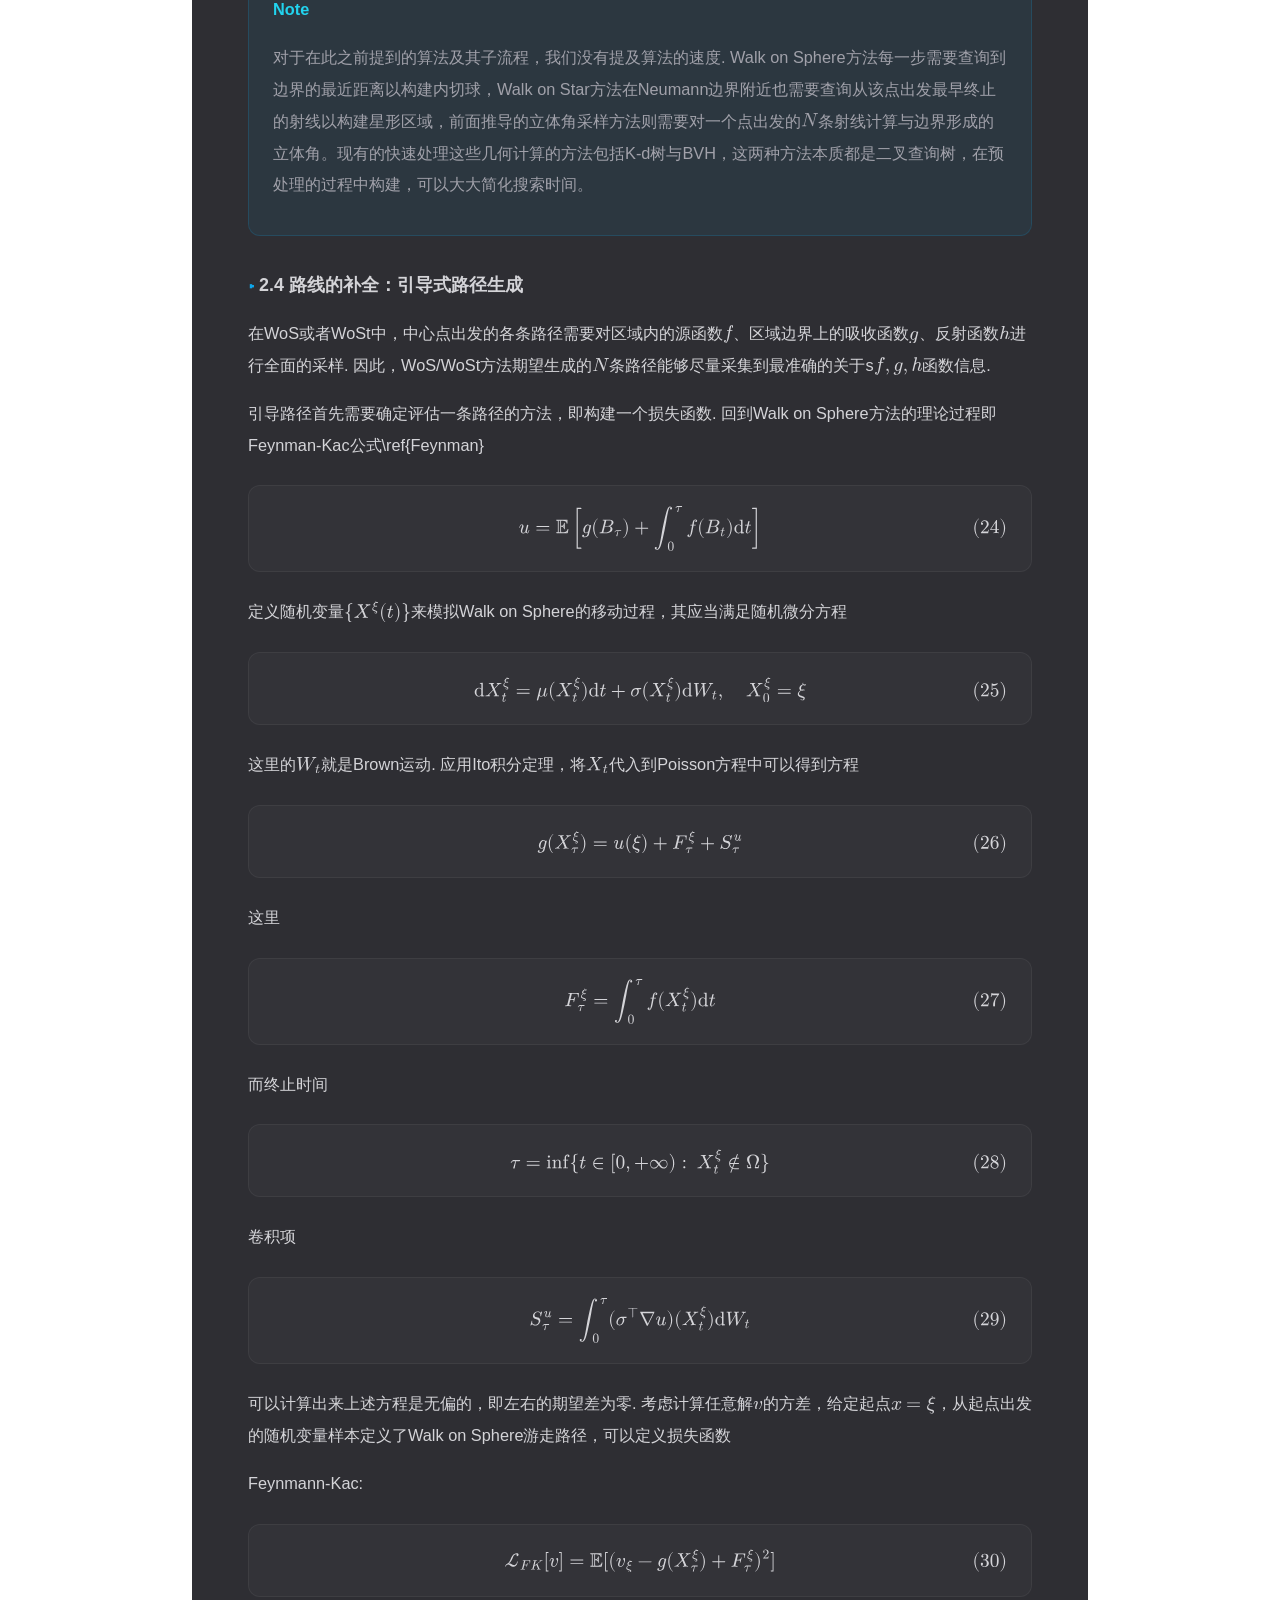
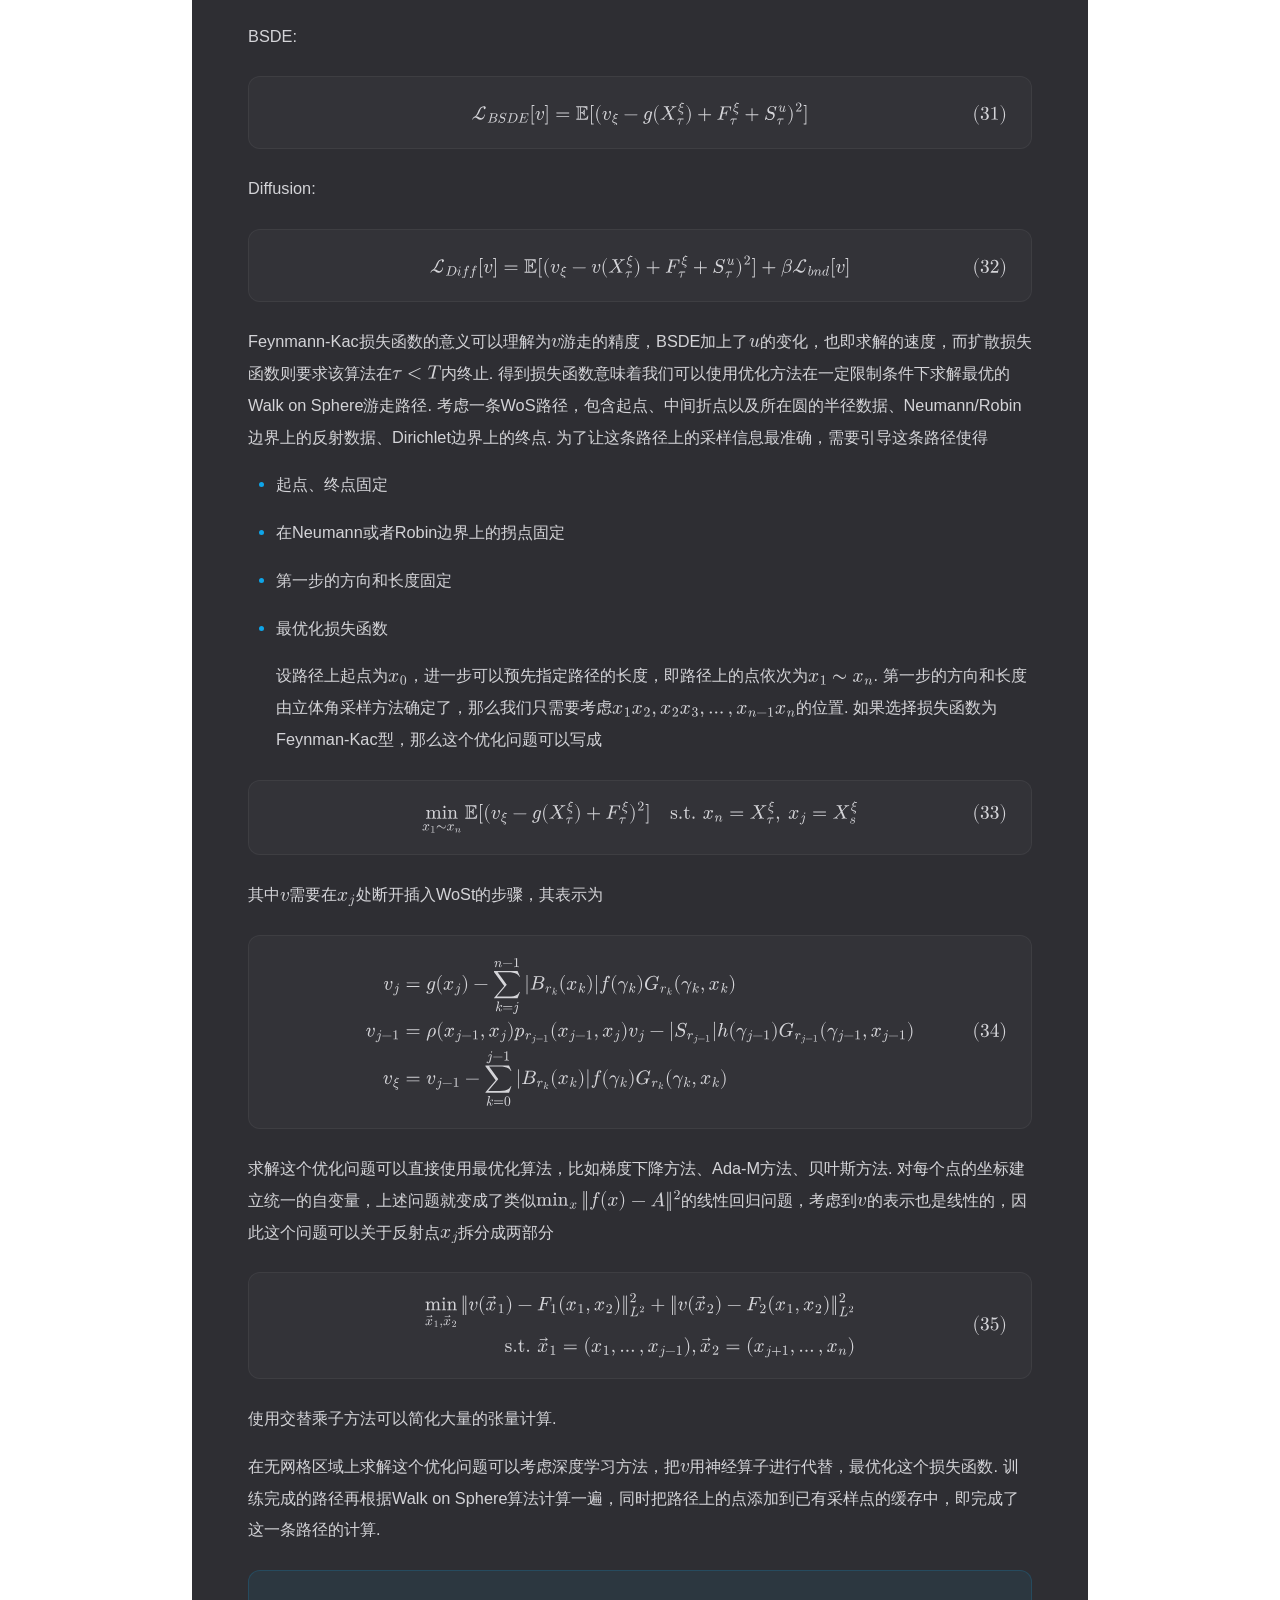
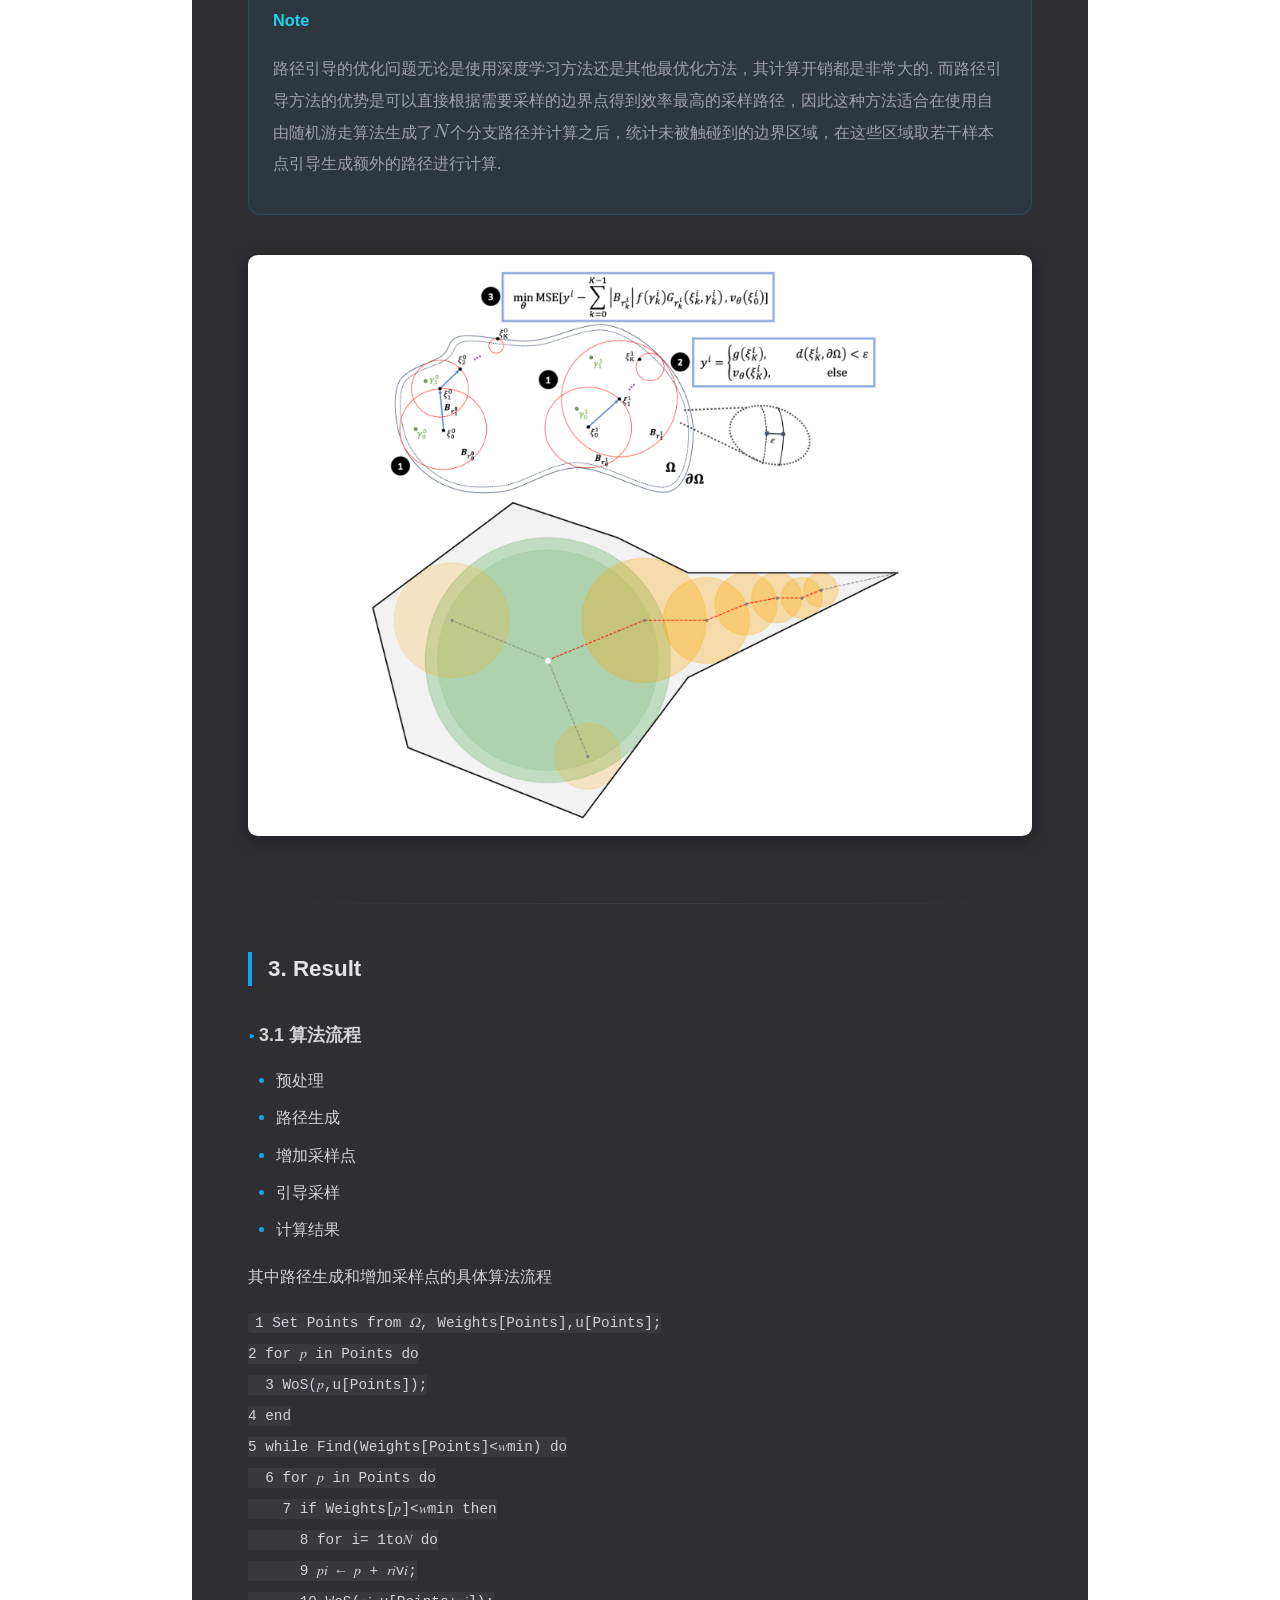
==== commit 6a5059b7: "modified:   blogs/2026-05-13.html 	new file:   "blogs/Walk on Sphere\346\226\271\346\263\225\347\232" ====
--- a/blogs/2026-05-13.html
+++ b/blogs/2026-05-13.html
@@ -1,114 +1,731 @@
-<!DOCTYPE html>
-<html lang="zh-CN">
+<!doctype html>
+<html lang="zh-CN" data-theme="dark">
 <head>
-    <meta charset="UTF-8">
-    <meta name="viewport" content="width=device-width, initial-scale=1.0">
-    <title>Walk on Sphere方法的重要性采样 - Marconi 的博客</title>
-    <link rel="stylesheet" href="../css/style.css">
-    <link rel="stylesheet" href="https://cdnjs.cloudflare.com/ajax/libs/font-awesome/6.5.1/css/all.min.css">
-    <style>
-        .blog-page {
-            max-width: 800px;
-            margin: 0 auto;
-            padding: 60px 24px 100px;
-        }
-        .blog-page-header {
-            margin-bottom: 40px;
-            padding-bottom: 24px;
-            border-bottom: 1px solid var(--color-border);
-        }
-        .blog-page-header h1 {
-            font-size: 1.8rem;
-            font-weight: 700;
-            margin-bottom: 12px;
-        }
-        .blog-page-meta {
-            display: flex;
-            align-items: center;
-            gap: 16px;
-            font-size: 0.9rem;
-            color: var(--color-text-dim);
-        }
-        .blog-page-back {
-            display: inline-flex;
-            align-items: center;
-            gap: 6px;
-            margin-bottom: 32px;
-            font-size: 0.9rem;
-            color: var(--color-text-muted);
-            text-decoration: none;
-            transition: color var(--transition-fast);
-        }
-        .blog-page-back:hover {
-            color: var(--color-primary);
-        }
-        .blog-page-placeholder {
-            text-align: center;
-            padding: 80px 20px;
-            color: var(--color-text-muted);
-            background: var(--color-placeholder-bg);
-            border: 1px solid var(--color-border);
-            border-radius: var(--radius);
-        }
-        .blog-page-placeholder i {
-            font-size: 2.5rem;
-            margin-bottom: 16px;
-            opacity: 0.35;
-        }
-    </style>
+<meta charset='UTF-8'><meta name='viewport' content='width=device-width initial-scale=1'>
+<title>Walk on Sphere方法的重要性采样优化</title>
+<link rel="stylesheet" href="https://cdnjs.cloudflare.com/ajax/libs/font-awesome/6.5.1/css/all.min.css">
+<style>
+:root {
+    --color-bg: #0f0f0f;
+    --color-text: #d4d4d8;
+    --color-text-muted: #a1a1aa;
+    --color-text-dim: #71717a;
+    --color-footer-bg: #0a0a14;
+    --color-footer-copy: #555;
+    --color-border: rgba(255,255,255,0.07);
+    --color-social-border: rgba(255,255,255,0.1);
+    --color-social-hover-border: rgba(255,255,255,0.25);
+    --color-primary: #0ea5e9;
+    --color-accent: #22d3ee;
+    --color-code-bg: rgba(255,255,255,0.05);
+    --color-topbar-bg: rgba(15,15,15,.88);
+    --color-content-bg: rgba(12,12,18,.86);
+    --color-footer-bg-rgba: rgba(10,10,20,.82);
+    --color-toc-bg: rgba(20,20,30,.96);
+    --color-toc-border: rgba(255,255,255,.1);
+    --color-math-bg: rgba(255,255,255,.025);
+    --color-math-border: rgba(255,255,255,.05);
+    --color-alert-bg: rgba(14,165,233,.07);
+    --color-alert-border: rgba(14,165,233,.18);
+    --color-bq-bg: rgba(14,165,233,.06);
+    --color-heading: #e4e4e7;
+    --color-h2: #fff;
+    --color-strong: #f0f0f0;
+    --color-toc-h3: #e4e4e7;
+    --color-toc-hover-bg: rgba(255,255,255,.06);
+    --color-toc-divider: rgba(255,255,255,.06);
+    --font-sans: "PingFang SC","Hiragino Sans GB","Microsoft YaHei","Noto Sans SC",sans-serif;
+    --font-mono: "SF Mono","Cascadia Code","Fira Code","JetBrains Mono",Consolas,monospace;
+}
+[data-theme="light"] {
+    --color-text: #27272a;
+    --color-text-muted: #52525b;
+    --color-text-dim: #a1a1aa;
+    --color-border: rgba(0,0,0,0.08);
+    --color-social-border: rgba(0,0,0,0.1);
+    --color-social-hover-border: rgba(0,0,0,0.2);
+    --color-primary: #0284c7;
+    --color-accent: #0891b2;
+    --color-code-bg: rgba(0,0,0,0.05);
+    --color-topbar-bg: rgba(255,255,255,.88);
+    --color-content-bg: rgba(255,255,255,.88);
+    --color-footer-bg-rgba: rgba(245,245,247,.88);
+    --color-footer-copy: #a1a1aa;
+    --color-toc-bg: rgba(255,255,255,.96);
+    --color-toc-border: rgba(0,0,0,.1);
+    --color-math-bg: rgba(0,0,0,.02);
+    --color-math-border: rgba(0,0,0,.06);
+    --color-alert-bg: rgba(2,132,199,.06);
+    --color-alert-border: rgba(2,132,199,.15);
+    --color-bq-bg: rgba(2,132,199,.05);
+    --color-heading: #18181b;
+    --color-h2: #18181b;
+    --color-strong: #18181b;
+    --color-toc-h3: #18181b;
+    --color-toc-hover-bg: rgba(0,0,0,.04);
+    --color-toc-divider: rgba(0,0,0,.06);
+}
+*{margin:0;padding:0;box-sizing:border-box;}
+html{scroll-behavior:smooth;}
+body{
+    font-family:var(--font-sans);
+    background:transparent;
+    color:var(--color-text);
+    line-height:1.9;
+    -webkit-font-smoothing:antialiased;
+}
+/* 固定背景 - 全屏铺满 */
+body::before{
+    content:'';
+    position:fixed;
+    inset:0;
+    z-index:-1;
+    background:url('../images/hero-bg.jpg') center/cover no-repeat;
+    background-attachment:fixed;
+}
+/* 固定顶栏 */
+.blog-topbar{
+    position:fixed;
+    top:0;left:0;right:0;
+    z-index:100;
+    display:flex;
+    align-items:center;
+    justify-content:space-between;
+    height:52px;
+    padding:0 24px;
+    background:var(--color-topbar-bg);
+    backdrop-filter:blur(12px);
+    -webkit-backdrop-filter:blur(12px);
+    border-bottom:1px solid var(--color-border);
+}
+.blog-topbar .back-btn{
+    display:flex;
+    align-items:center;
+    gap:8px;
+    color:var(--color-text-muted);
+    text-decoration:none;
+    font-size:.9rem;
+    font-weight:500;
+    transition:color .25s;
+    flex-shrink:0;
+}
+.blog-topbar .back-btn:hover{color:var(--color-primary);}
+.blog-topbar .topbar-title{
+    font-size:1rem;
+    font-weight:600;
+    color:var(--color-text);
+    text-align:center;
+    white-space:nowrap;
+    overflow:hidden;
+    text-overflow:ellipsis;
+    margin:0 16px;
+    cursor:default;
+}
+/* 目录下拉 */
+.toc-wrapper{
+    position:relative;
+    display:flex;
+    align-items:center;
+    justify-content:center;
+    flex:1;
+    min-width:0;
+    align-self:stretch;
+}
+.toc-wrapper .topbar-title{margin:0;}
+.toc-dropdown{
+    display:none;
+    position:absolute;
+    top:100%;
+    left:50%;
+    transform:translateX(-50%);
+    background:var(--color-toc-bg);
+    backdrop-filter:blur(16px);
+    -webkit-backdrop-filter:blur(16px);
+    border:1px solid var(--color-toc-border);
+    border-radius:0 0 12px 12px;
+    border-top:none;
+    padding:10px 0;
+    min-width:320px;
+    max-height:70vh;
+    overflow-y:auto;
+    box-shadow:0 12px 40px rgba(0,0,0,.15);
+    z-index:200;
+}
+.toc-wrapper:hover .toc-dropdown{display:block;}
+.toc-dropdown a{
+    display:block;
+    padding:8px 24px;
+    font-size:.88rem;
+    color:var(--color-text-muted);
+    text-decoration:none;
+    white-space:nowrap;
+    transition:all .18s;
+}
+.toc-dropdown a:hover{
+    color:var(--color-text);
+    background:var(--color-toc-hover-bg);
+}
+.toc-dropdown .toc-h3{
+    font-weight:700;
+    font-size:.92rem;
+    color:var(--color-toc-h3);
+    padding-top:10px;
+}
+.toc-dropdown .toc-h3:first-child{padding-top:4px;}
+.toc-dropdown .toc-h4{
+    padding-left:40px;
+    font-size:.84rem;
+}
+.toc-dropdown .toc-divider{
+    height:1px;
+    margin:4px 16px;
+    background:var(--color-toc-divider);
+}
+/* ========== 内容区 ========== */
+.blog-content{
+    max-width:70%;
+    margin:0 auto;
+    padding:80px 56px 70px;
+    background:var(--color-content-bg);
+    backdrop-filter:blur(8px);
+    -webkit-backdrop-filter:blur(8px);
+    font-size:1.02rem;
+    color:var(--color-text);
+}
+/* 标题层级 */
+.blog-content h2{
+    font-size:2rem;
+    font-weight:800;
+    color:var(--color-h2);
+    margin:0 0 10px;
+    padding-bottom:14px;
+    border-bottom:2px solid var(--color-primary);
+    letter-spacing:.02em;
+}
+.blog-content h3{
+    font-size:1.4rem;
+    font-weight:700;
+    color:var(--color-heading);
+    margin:48px 0 16px;
+    padding-left:16px;
+    border-left:4px solid var(--color-primary);
+    line-height:1.5;
+}
+.blog-content h4{
+    font-size:1.12rem;
+    font-weight:600;
+    color:var(--color-text);
+    margin:32px 0 10px;
+}
+.blog-content h4::before{
+    content:'▸ ';
+    color:var(--color-primary);
+    font-size:.9rem;
+}
+/* 段落 */
+.blog-content p{
+    margin:16px 0;
+    font-size:1.02rem;
+    line-height:1.95;
+}
+.blog-content strong{
+    color:var(--color-strong);
+    font-weight:700;
+}
+/* 链接 */
+.blog-content a{
+    color:var(--color-accent);
+    text-decoration:none;
+    border-bottom:1px solid transparent;
+    transition:border-color .2s;
+}
+.blog-content a:hover{border-bottom-color:var(--color-accent);}
+/* 摘要引言块 */
+.blog-content blockquote{
+    border-left:4px solid var(--color-primary);
+    margin:24px 0;
+    padding:16px 22px;
+    background:var(--color-bq-bg);
+    border-radius:0 10px 10px 0;
+    color:var(--color-text-muted);
+    font-size:.96rem;
+}
+.blog-content blockquote p{margin:8px 0;}
+.blog-content blockquote strong{
+    color:var(--color-accent);
+}
+/* 分隔线 */
+.blog-content hr{
+    border:none;
+    height:1px;
+    background:linear-gradient(90deg,transparent,var(--color-border),transparent);
+    margin:40px 0;
+}
+/* 列表 */
+.blog-content ul,.blog-content ol{margin:14px 0;padding-left:28px;}
+.blog-content li{margin:8px 0;line-height:1.8;}
+.blog-content li::marker{color:var(--color-primary);}
+/* 图片 */
+.blog-content img{
+    max-width:100%;
+    border-radius:12px;
+    margin:20px 0;
+    box-shadow:0 4px 24px rgba(0,0,0,.4);
+}
+/* 数学公式块 */
+.blog-content .mathjax-block{
+    margin:24px 0;
+    padding:20px 24px;
+    overflow-x:auto;
+    background:var(--color-math-bg);
+    border-radius:12px;
+    border:1px solid var(--color-math-border);
+}
+/* 提示框 */
+.blog-content .md-alert{
+    border-radius:12px;
+    padding:18px 24px;
+    margin:24px 0;
+    background:var(--color-alert-bg);
+    border:1px solid var(--color-alert-border);
+    font-size:.95rem;
+}
+.blog-content .md-alert-note p{color:var(--color-text-muted);}
+.blog-content .md-alert strong{color:var(--color-accent);}
+/* 行内代码 - 原生 Markdown 风格，无语法高亮 */
+.blog-content code{
+    font-family:var(--font-mono);
+    font-size:.88em;
+    padding:2px 7px;
+    background:var(--color-code-bg);
+    border-radius:4px;
+    color:var(--color-text);
+}
+/* 页脚 - 全宽，浮于背景之上 */
+.blog-footer{
+    padding:50px 48px 36px;
+    text-align:center;
+    background:var(--color-footer-bg-rgba);
+    backdrop-filter:blur(6px);
+    -webkit-backdrop-filter:blur(6px);
+    border-top:1px solid var(--color-border);
+}
+.blog-footer .footer-title{
+    font-size:1.1rem;
+    font-weight:600;
+    margin-bottom:24px;
+    color:var(--color-text-muted);
+    letter-spacing:.04em;
+}
+.blog-footer .social-links{
+    display:flex;
+    justify-content:center;
+    flex-wrap:wrap;
+    gap:14px;
+    margin-bottom:30px;
+}
+.blog-footer .social-link{
+    display:flex;
+    align-items:center;
+    gap:8px;
+    padding:10px 22px;
+    font-size:.9rem;
+    font-weight:500;
+    color:var(--color-text-muted);
+    text-decoration:none;
+    border-radius:50px;
+    border:1px solid var(--color-social-border);
+    transition:all .25s;
+}
+.blog-footer .social-link:hover{
+    color:var(--color-text);
+    border-color:var(--color-social-hover-border);
+}
+.blog-footer .footer-copy{
+    font-size:.8rem;
+    color:var(--color-footer-copy);
+}
+/* 主题切换按钮 */
+.theme-toggle{
+    display:flex;
+    align-items:center;
+    justify-content:center;
+    width:36px;
+    height:36px;
+    border-radius:50%;
+    border:1px solid var(--color-border);
+    background:transparent;
+    color:var(--color-text-muted);
+    cursor:pointer;
+    font-size:1rem;
+    transition:all .25s;
+    flex-shrink:0;
+}
+.theme-toggle:hover{
+    color:var(--color-primary);
+    border-color:var(--color-primary);
+}
+[data-theme="dark"] .theme-toggle .fa-moon{display:none;}
+[data-theme="dark"] .theme-toggle .fa-sun{display:inline-block;}
+[data-theme="light"] .theme-toggle .fa-sun{display:none;}
+[data-theme="light"] .theme-toggle .fa-moon{display:inline-block;}
+@media(max-width:768px){
+    .blog-content{max-width:94%;padding:72px 20px 44px;font-size:.96rem;}
+    .blog-content h2{font-size:1.5rem;}
+    .blog-content h3{font-size:1.2rem;}
+    .blog-footer{padding:40px 18px 28px;}
+    .blog-topbar .theme-toggle{width:32px;height:32px;font-size:.9rem;}
+    .blog-topbar .topbar-title{font-size:.85rem;}
+    .toc-dropdown{min-width:260px;left:20px;transform:none;}
+}
+</style>
 </head>
 <body>
 
-    <div class="blog-page">
-        <a href="../index.html" class="blog-page-back">
-            <i class="fas fa-arrow-left"></i> 返回主页
+<!-- 固定顶栏 -->
+<header class="blog-topbar">
+    <a href="../index.html" class="back-btn"><i class="fas fa-arrow-left"></i> 返回主页</a>
+    <div class="toc-wrapper">
+        <span class="topbar-title">Walk on Sphere方法的重要性采样优化 ▾</span>
+        <nav class="toc-dropdown">
+            <a href="#1-introduction" class="toc-h3">1. Introduction</a>
+            <a href="#11monte-carlo方法的基本数学原理" class="toc-h4">1.1 Monte Carlo方法的基本数学原理</a>
+            <a href="#12-walk-on-sphere和walk-on-star方法" class="toc-h4">1.2 Walk on Sphere和Walk on Star方法</a>
+            <div class="toc-divider"></div>
+            <a href="#2-method" class="toc-h3">2. Method</a>
+            <a href="#21-在开始之前walk-on-sphere的误差分析" class="toc-h4">2.1 Walk on Sphere的误差分析</a>
+            <a href="#22-设计重要性采样的入口调和误差控制" class="toc-h4">2.2 调和误差控制</a>
+            <a href="#23-重要性采样立体角分布" class="toc-h4">2.3 立体角分布采样</a>
+            <a href="#24-路线的补全引导式路径生成" class="toc-h4">2.4 引导式路径生成</a>
+            <div class="toc-divider"></div>
+            <a href="#3-result" class="toc-h3">3. Result</a>
+            <a href="#31-算法流程" class="toc-h4">3.1 算法流程</a>
+            <a href="#32-并行计算" class="toc-h4">3.2 并行计算</a>
+            <a href="#33-渲染效果" class="toc-h4">3.3 渲染效果</a>
+            <a href="#34-效率对比" class="toc-h4">3.4 效率对比</a>
+        </nav>
+    </div>
+    <button class="theme-toggle" id="themeToggle" aria-label="切换主题" title="切换日间/夜间模式">
+        <i class="fas fa-sun"></i><i class="fas fa-moon"></i>
+    </button>
+</header>
+
+<!-- 博客正文 -->
+<article class="blog-content">
+
+<h2 id='walk-on-sphere方法的重要性采样优化'>Walk on Sphere方法的重要性采样优化</h2>
+<p><strong>2026-5-13 Marconi</strong></p>
+<blockquote><p>本文作为博主的毕业论文项目开展，项目开始于2025年春季，在2025年的夏季和秋季短暂中止，于2026年5月完成。</p>
+<p>项目的内容是关于计算机图形学物理仿真和偏微分方程求解领域的一种新的二阶偏微分方程求解算法 Walk on Sphere方法，该方法最初发布于2023年的siggraph。本文主要探讨的是Walk on Sphere方法的误差以及采样过程中的重要性分布优化，同时给出了初步的程序框架以及数值测试。</p>
+</blockquote>
+<hr />
+<h3 id='1-introduction'>1. Introduction</h3>
+<p>在计算机图形学中，为了实现真实的动态物理效果，例如视频生成、3D渲染等工作中，需要用到各种各样的物理仿真技术. 物理仿真技术难点在物理方程(通常是偏微分方程组)的高效求解. 接下来要介绍的方法是基于Monte Carlo采样模拟的技术，数值求解积分方程得到仿真结果. 对比其他方法，Monte Carlo方法具有无网格、高度并行化、误差可估计等特点. 近年来，随着数学理论的完善和硬件设备的进步，Monte Carlo方法应用于多物理场仿真的研究逐渐火热，并与其他方法结合衍生出了很多有价值的结果.</p>
+<h4 id='11monte-carlo方法的基本数学原理'>1.1Monte Carlo方法的基本数学原理</h4>
+<p>Monte Carlo仿真方法的核心是重要性采样计算积分，即</p>
+<div contenteditable="false" spellcheck="false" class="mathjax-block md-end-block md-math-block md-rawblock" id="mathjax-n946" cid="n946" mdtype="math_block" data-math-tag-before="0" data-math-tag-after="1" data-math-labels="[]"><div class="md-math-container"><mjx-container class="MathJax" jax="SVG" overflow="overflow" display="true" width="full" style="min-width: 53.037ex; position: relative;"><svg xmlns="http://www.w3.org/2000/svg" width="100%" height="6.671ex" role="img" focusable="false" xmlns:xlink="http://www.w3.org/1999/xlink" data-mjx-viewbox="0 -1724.2 23442.2 2948.5" aria-hidden="true" style="vertical-align: -2.77ex; min-width: 53.037ex;"><defs><path id="MJX-468-NCM-LO-222B" d="M831 1361C784 1361 742 1318 703 1232C684 1191 664 1129 642 1046C545 688 472 339 395-117C360-328 331-481 308-574C267-745 220-831 168-831C149-831 132-826 117-815C146-810 160-793 160-763C160-734 138-711 109-711C74-711 56-729 56-764C56-822 113-861 170-861C243-861 303-803 350-688C375-627 409-509 451-336C524-39 589 279 646 617C686 854 722 1034 753 1157C782 1273 809 1331 833 1331C853 1331 870 1326 883 1315C854 1310 839 1293 839 1263C839 1234 861 1211 890 1211C925 1211 943 1229 943 1264C943 1319 889 1361 831 1361Z"></path><path id="MJX-468-NCM-N-3A9" d="M267 25C267 73 249 147 214 246C181 335 165 404 165 454C165 576 241 675 360 675C479 675 556 576 556 454C556 405 537 328 500 225C469 137 454 70 454 25C454 1 458 0 483 0L644 0L678 168L645 168C639 136 633 111 627 93C623 82 614 76 601 73C598 72 586 72 565 72L491 72C501 110 530 164 578 234C636 321 665 394 665 453C665 528 632 590 567 639C508 683 439 705 361 705C282 705 213 683 154 639C89 591 56 529 56 453C56 395 85 322 143 234C181 178 214 129 230 72L156 72C122 72 102 77 97 86C87 118 80 145 76 168L43 168L77 0L239 0C262 0 267 2 267 25Z"></path><path id="MJX-468-NCM-I-1D453" d="M552 633C552 677 509 705 462 705C400 705 357 665 334 586C329 568 318 517 302 433L237 433C215 433 204 432 204 411C204 400 214 395 235 395L295 395L222 8C211-49 201-91 192-119C180-156 163-175 141-175C126-175 114-171 103-164C135-159 151-140 151-108C151-82 138-69 111-69C77-69 53-99 53-133C53-177 94-205 141-205C166-205 189-195 208-174C240-141 265-94 283-31C294 8 304 46 311 84L369 395L451 395C474 395 484 396 484 419C484 428 474 433 454 433L377 433C383 474 411 625 420 644C430 665 444 675 462 675C477 675 490 671 501 664C470 657 454 639 454 608C454 582 467 569 494 569C528 569 552 599 552 633Z"></path><path id="MJX-468-NCM-N-64" d="M374-11L527 0L527 38C491 38 470 40 462 46C454 52 450 67 450 90L450 694L301 683L301 645C336 645 358 642 366 636C374 630 377 616 377 593L377 390C345 427 305 445 257 445C195 445 142 423 99 378C56 333 34 279 34 216C34 155 54 102 95 57C136 12 186-11 247-11C298-11 341 8 374 47M261 415C304 415 339 396 364 358C371 347 374 336 374 323L374 121C374 108 371 97 364 86C336 41 298 19 251 19C210 19 177 39 151 80C133 110 124 155 124 215C124 324 161 415 261 415Z"></path><path id="MJX-468-NCM-I-1D434" d="M137 3C155 3 217 0 236 0C251 0 258 8 258 23C258 32 252 38 239 39C210 40 196 50 196 69C196 78 205 98 224 128C251 173 270 206 283 228L526 228C526 221 527 207 530 185C537 112 541 72 541 67C541 48 519 39 474 39C455 39 446 31 446 15C446 5 452 0 464 0C488 0 564 3 588 3C608 3 679 0 699 0C714 0 721 8 721 24C721 34 712 39 694 39C666 39 649 41 644 44C639 47 635 56 634 71L574 689C571 708 572 716 551 716C539 716 529 710 522 697L178 120C148 70 108 43 59 39C43 38 35 30 35 15C35 5 41 0 52 0C68 0 121 3 137 3M492 577L522 267L307 267Z"></path><path id="MJX-468-NCM-N-2194" d="M931 234C938 237 942 243 942 250C942 257 938 263 931 266C883 282 838 316 796 368C768 403 749 444 740 491C737 504 729 510 716 510C700 510 692 502 692 486L692 483L693 481C710 395 754 326 827 274L173 274C246 326 290 395 307 481L308 483L308 486C308 502 300 510 284 510C271 510 263 504 260 491C251 444 232 403 204 368C162 316 117 282 69 266C62 263 58 257 58 250C58 243 62 237 69 234C117 218 162 184 204 132C232 97 251 56 260 9C263-4 271-10 284-10C300-10 308-2 308 14L308 17L307 19C290 105 246 174 173 226L827 226C754 174 710 105 693 19L692 17L692 14C692-2 700-10 716-10C729-10 737-4 740 9C749 56 768 97 796 132C838 184 883 218 931 234Z"></path><path id="MJX-468-NCM-DS-1D53C" d="M456 230L456 498C456 522 449 534 436 534C422 534 415 525 414 507C411 419 353 376 264 376L264 580C264 616 270 636 281 640C286 641 293 642 302 642L350 642C399 642 442 632 479 613C522 590 546 555 551 510C553 492 560 483 573 483C587 483 594 495 594 520L594 648C594 681 590 685 557 685L52 685C27 685 14 678 14 663C14 649 24 642 45 642C96 642 101 640 101 590L101 95C101 48 98 43 50 43C26 43 14 36 14 22C14 4 29 0 52 0L575 0C596 0 608 6 610 17C612 26 639 181 639 189C639 204 632 211 618 211C606 211 599 205 597 194C592 169 580 147 563 128C521 80 432 43 357 43L302 43C293 43 286 44 281 45C270 49 264 69 264 105L264 332C331 331 376 313 397 277C408 257 414 240 415 226C416 205 418 195 436 195C453 195 456 208 456 230M551 642L551 609C539 622 526 633 512 642M371 356C386 364 401 375 414 389L414 326C400 339 386 348 371 356M521 43C540 54 559 67 578 83C577 73 575 60 572 43M221 103C221 79 224 59 230 43L137 43C141 55 143 72 143 93L143 592C143 613 141 630 137 642L230 642C224 627 221 607 221 582Z"></path><path id="MJX-468-NCM-N-5B" d="M233-202L159-202L159 702L233 702C248 702 256 710 256 726C256 742 248 750 233 750L114 750L114-250L233-250C248-250 256-242 256-226C256-214 245-202 233-202Z"></path><path id="MJX-468-NCM-I-1D439" d="M199 656C199 646 210 641 231 641C271 641 291 637 291 628C291 625 289 618 286 605L156 82C150 60 140 47 126 42C119 40 101 39 70 39C48 39 38 37 38 16C38 5 44 0 57 0L187 3L335 0C351 0 359 8 359 23C359 40 348 39 322 39C278 39 253 41 247 46C244 47 243 51 243 56L307 321L400 321C446 321 478 319 478 281C478 268 476 252 471 233C470 230 469 226 468 222C468 211 473 206 484 206C489 207 496 214 503 229L557 444C559 452 560 458 560 461C557 470 551 475 544 475C536 475 530 467 526 452C516 414 502 390 486 378C470 366 442 360 402 360L317 360L379 606C387 640 387 641 429 641L559 641C656 641 700 626 700 537C700 517 699 499 697 484C696 473 695 467 695 466C695 455 700 450 710 450C720 450 726 459 728 478L748 649C751 677 744 680 717 680L233 680C210 680 199 679 199 656Z"></path><path id="MJX-468-NCM-I-1D441" d="M864 683C845 683 783 680 764 680C745 680 682 683 663 683C648 683 641 675 641 659C641 650 648 645 663 644C705 644 726 631 726 605C726 599 725 592 724 585L616 157L401 662C393 681 391 683 366 683L233 683C209 683 200 681 200 659C200 649 211 644 232 644C274 644 295 643 296 640L163 110C154 71 131 49 95 42C69 39 39 43 39 15C39 5 45 0 56 0C74 0 136 3 155 3C174 3 238 0 257 0C272 0 279 8 279 24C279 33 271 38 255 39C214 40 194 53 194 78C194 83 195 90 197 100L326 611L576 21C582 7 590 0 599 0C608 0 614 8 618 24L757 574C770 625 798 643 860 644C874 645 881 653 881 669C878 678 877 683 864 683Z"></path><path id="MJX-468-NCM-N-5D" d="M45-250L164-250L164 750L45 750C30 750 22 742 22 726C22 710 30 702 45 702L119 702L119-202L45-202C30-202 22-210 22-226C22-242 30-250 45-250Z"></path><path id="MJX-468-NCM-N-2C" d="M139 106C107 106 86 82 86 50C86 20 109-5 139-5C153-5 165-1 174 8L175 0C175-63 154-117 112-160C105-168 101-174 101-178C101-188 105-193 114-193C123-193 135-181 152-158C186-110 203-57 203 0C203 53 185 106 139 106Z"></path><path id="MJX-468-NCM-N-3D" d="M698 367L80 367C64 367 56 359 56 344C56 329 64 321 80 321L698 321C714 321 722 329 722 344C722 356 711 367 698 367M698 179L80 179C64 179 56 171 56 156C56 141 64 133 80 133L698 133C714 133 722 141 722 156C722 169 711 179 698 179Z"></path><path id="MJX-468-NCM-N-7C" d="M139-250C152-250 159-242 159-226L159 726C159 742 152 750 139 750C126 750 119 742 119 726L119-226C119-242 126-250 139-250Z"></path><path id="MJX-468-NCM-N-31" d="M269 666C228 624 168 603 89 603L89 564C141 564 184 572 217 588L217 82C217 64 213 52 204 47C195 42 170 39 130 39L95 39L95 0C120 2 174 3 257 3C340 3 394 2 419 0L419 39L384 39C343 39 318 42 310 47C302 52 297 64 297 82L297 636C297 660 295 666 269 666Z"></path><path id="MJX-468-NCM-LO-2211" d="M1265-450L1389-124L1355-124C1336-174 1304-216 1258-250C1145-334 1000-356 791-356L200-356L700 232C707 239 710 246 710 251L244 894L781 894C970 894 1127 870 1230 804C1290 766 1332 719 1356 663L1389 663L1265 950L88 950C70 950 60 947 57 941C56 938 56 926 56 905L581 187L68-415C61-423 57-430 57-435C57-445 67-450 88-450Z"></path><path id="MJX-468-NCM-I-1D458" d="M409 353C409 327 423 314 450 314C485 314 508 345 508 379C508 418 476 445 437 445C392 445 344 415 291 356C250 311 217 282 190 269L291 679C289 688 287 694 274 694C242 694 166 685 154 684C139 682 132 675 132 660C132 650 141 645 159 645C178 645 204 646 204 632L59 43C56 32 55 25 55 21C55 0 66-11 87-11C104-11 117-3 124 12C129 21 147 92 179 226C231 221 286 196 286 146C286 131 279 101 279 91C279 34 316-11 373-11C431-11 470 41 490 145C490 154 485 159 475 159C466 159 460 152 457 138C435 59 408 19 375 19C357 19 348 33 348 61C348 77 360 131 360 147C360 204 314 239 221 253C244 269 270 292 298 322C326 352 346 371 359 382C386 404 412 415 435 415C445 415 453 413 459 409C432 404 409 379 409 353Z"></path><path id="MJX-468-NCM-N-28" d="M318-248C327-248 332-243 332-234C332-231 330-227 327-223C275-183 233-117 202-26C175 53 161 131 161 208L161 292C161 369 175 447 202 526C233 617 275 683 327 723C330 726 332 730 332 734C332 743 327 748 318 748C317 748 314 747 311 745C251 699 201 631 160 540C121 453 101 371 101 292L101 208C101 129 121 47 160-40C201-131 251-199 311-245C314-247 317-248 318-248Z"></path><path id="MJX-468-NCM-I-1D44B" d="M834 683C817 683 758 680 741 680C721 680 651 683 631 683C616 683 608 675 608 659C608 650 613 645 624 644C648 641 660 633 660 618C660 609 654 598 642 585L486 417C457 485 429 552 400 620C401 622 402 624 405 626C414 636 431 642 455 644C471 646 479 654 479 667C479 678 473 683 460 683C436 683 359 680 335 680C314 680 245 683 224 683C209 683 202 675 202 659C202 649 211 644 229 644C274 644 288 644 300 615L416 342L208 119C205 116 201 112 196 109C155 66 108 42 53 39C36 38 27 29 27 14C30 5 31 0 44 0C61 0 120 3 137 3C158 3 227 0 248 0C263 0 270 8 270 24C270 33 265 38 254 39C230 41 218 50 218 65C218 75 227 89 244 107C306 173 369 239 430 306C464 225 499 145 532 63C531 61 530 59 527 56C518 47 502 42 478 39C463 37 455 29 455 16C455 5 461 0 474 0L599 3C620 3 690 0 708 0C723 0 731 8 731 23C731 33 724 38 709 39C678 39 658 40 651 44C644 48 636 60 628 80L501 383C569 455 620 509 653 546C677 571 693 588 702 595C739 626 780 642 825 644C846 645 851 650 851 669C848 678 847 683 834 683Z"></path><path id="MJX-468-NCM-I-1D456" d="M284 621C284 648 271 661 244 661C216 661 188 633 188 605C188 578 202 565 229 565C257 565 284 593 284 621M259 138C237 59 205 19 164 19C151 19 144 28 144 47C144 64 173 150 232 306C240 329 244 347 244 360C244 409 210 445 161 445C118 445 84 420 59 369C39 328 29 301 29 288C29 279 34 275 45 275C58 275 60 281 64 295C87 375 118 415 158 415C171 415 178 406 178 387C178 373 175 357 168 338C145 275 121 208 101 155C86 115 78 88 78 74C78 25 114-11 162-11C205-11 239 14 264 64C283 103 293 130 293 145C293 154 288 159 277 159C274 159 259 150 259 138Z"></path><path id="MJX-468-NCM-N-29" d="M78-245C138-199 188-131 229-40C268 47 288 129 288 208L288 292C288 371 268 453 229 540C188 631 138 699 78 745C75 747 72 748 71 748C62 748 57 743 57 734C57 730 59 726 62 723C114 683 156 617 187 526C214 447 228 369 228 292L228 208C228 131 214 53 187-26C156-117 114-183 62-223C59-227 57-231 57-234C57-243 62-248 71-248C72-248 75-247 78-245Z"></path><path id="MJX-468-NCM-I-1D45D" d="M355 442C311 442 269 419 228 373C217 419 186 442 137 442C96 442 66 409 45 344C35 311 30 292 30 286C30 277 35 272 46 272C51 272 54 273 57 275C62 284 65 291 66 298C84 374 107 412 134 412C152 412 161 398 161 371C161 356 159 339 154 321L44-118C35-151 34-155-5-155C-23-155-32-163-32-178C-32-189-26-194-15-194C0-194 52-191 67-191C86-191 146-194 165-194C180-194 187-186 187-170C187-160 178-155 159-155C141-155 114-156 114-144C114-131 155 26 159 43C179 6 209-13 249-13C314-13 371 20 421 87C467 148 490 213 490 280C490 367 438 442 355 442M352 412C391 412 411 382 411 323C411 296 405 260 394 215C371 128 342 71 307 42C286 25 267 16 248 16C219 16 199 29 188 56C179 77 174 92 174 100L225 309C230 331 248 354 276 377C304 400 329 412 352 412Z"></path></defs><g stroke="currentColor" fill="currentColor" stroke-width="0" transform="scale(0.019382,-0.019382) translate(0, -1724.2)"><g data-mml-node="math" data-latex="\int_\Omega f{\rm d}A\: \leftrightarrow\:  \mathbb{E}[F_N],\quad F_N=|\Omega|\cfrac{1}{N}\sum_{k=1}^N\cfrac{f(X_i)}{p(X_i)}"><g data-mml-node="mtable" data-latex="\int_\Omega f{\rm d}A\: \leftrightarrow\:  \mathbb{E}[F_N],\quad F_N=|\Omega|\cfrac{1}{N}\sum_{k=1}^N\cfrac{f(X_i)}{p(X_i)}" transform="translate(2078,0) translate(-2078,0)"><g transform="translate(0 1724.2) matrix(1 0 0 -1 0 0) scale(51.6)"><svg data-table="true" preserveAspectRatio="xMidYMid" viewBox="9643.1 -1724.2 1 2948.5"><g transform="matrix(1 0 0 -1 0 0)"><g data-mml-node="mlabeledtr" transform="translate(0,-8.7)"><g data-mml-node="mtd"><g data-mml-node="msub" data-latex="\int_\Omega"><g data-mml-node="mo" data-latex="\int"><use data-c="222B" xlink:href="#MJX-468-NCM-LO-222B"></use></g><g data-mml-node="mi" transform="translate(702,-896.4) scale(0.707)" data-latex="\Omega"><use data-c="3A9" xlink:href="#MJX-468-NCM-N-3A9"></use></g></g><g data-mml-node="mi" data-latex="f" transform="translate(1429.2,0)"><use data-c="1D453" xlink:href="#MJX-468-NCM-I-1D453"></use></g><g data-mml-node="TeXAtom" data-latex="{d}" data-mjx-texclass="ORD" transform="translate(1981.2,0)"><g data-mml-node="mi" data-latex="d"><use data-c="64" xlink:href="#MJX-468-NCM-N-64"></use></g></g><g data-mml-node="mi" data-latex="A" transform="translate(2537.2,0)"><use data-c="1D434" xlink:href="#MJX-468-NCM-I-1D434"></use></g><g data-mml-node="mspace" data-latex="\:" transform="translate(3287.2,0)"></g><g data-mml-node="mo" data-latex="\leftrightarrow" transform="translate(3787,0)"><use data-c="2194" xlink:href="#MJX-468-NCM-N-2194"></use></g><g data-mml-node="mspace" data-latex="\:" transform="translate(4787,0)"></g><g data-mml-node="TeXAtom" data-latex="\mathbb{E}" data-mjx-texclass="ORD" transform="translate(5286.8,0)"><g data-mml-node="mi" data-latex="E"><use data-c="1D53C" xlink:href="#MJX-468-NCM-DS-1D53C"></use></g></g><g data-mml-node="mo" data-latex="[" transform="translate(5952.8,0)"><use data-c="5B" xlink:href="#MJX-468-NCM-N-5B"></use></g><g data-mml-node="msub" data-latex="F_N" transform="translate(6230.8,0)"><g data-mml-node="mi" data-latex="F"><use data-c="1D439" xlink:href="#MJX-468-NCM-I-1D439"></use></g><g data-mml-node="mi" transform="translate(676,-150) scale(0.707)" data-latex="N"><use data-c="1D441" xlink:href="#MJX-468-NCM-I-1D441"></use></g></g><g data-mml-node="mo" data-latex="]" transform="translate(7579.7,0)"><use data-c="5D" xlink:href="#MJX-468-NCM-N-5D"></use></g><g data-mml-node="mo" data-latex="," transform="translate(7857.7,0)"><use data-c="2C" xlink:href="#MJX-468-NCM-N-2C"></use></g><g data-mml-node="mspace" data-latex="\quad" transform="translate(8135.7,0)"></g><g data-mml-node="msub" data-latex="F_N" transform="translate(9302.4,0)"><g data-mml-node="mi" data-latex="F"><use data-c="1D439" xlink:href="#MJX-468-NCM-I-1D439"></use></g><g data-mml-node="mi" transform="translate(676,-150) scale(0.707)" data-latex="N"><use data-c="1D441" xlink:href="#MJX-468-NCM-I-1D441"></use></g></g><g data-mml-node="mo" data-latex="=" transform="translate(10929.1,0)"><use data-c="3D" xlink:href="#MJX-468-NCM-N-3D"></use></g><g data-mml-node="mo" data-latex="|" transform="translate(11984.9,0)"><use data-c="7C" xlink:href="#MJX-468-NCM-N-7C"></use></g><g data-mml-node="mi" data-latex="\Omega" transform="translate(12262.9,0)"><use data-c="3A9" xlink:href="#MJX-468-NCM-N-3A9"></use></g><g data-mml-node="mo" data-latex="|" transform="translate(12984.9,0)"><use data-c="7C" xlink:href="#MJX-468-NCM-N-7C"></use></g><g data-mml-node="mfrac" data-latex="\cfrac{1}{N}" transform="translate(13262.9,0)"><g data-mml-node="mrow" data-latex="\strut\textstyle{1}" transform="translate(410.5,760)"><g data-mml-node="mpadded" data-latex="\strut"><g data-mml-node="mrow"></g></g><g data-mml-node="TeXAtom" data-latex="{1}" data-mjx-texclass="ORD"><g data-mml-node="mn" data-latex="1"><use data-c="31" xlink:href="#MJX-468-NCM-N-31"></use></g></g></g><g data-mml-node="mrow" data-latex="\strut\textstyle{N}" transform="translate(220,-820)"><g data-mml-node="mpadded" data-latex="\strut"><g data-mml-node="mrow"></g></g><g data-mml-node="TeXAtom" data-latex="{N}" data-mjx-texclass="ORD"><g data-mml-node="mi" data-latex="N"><use data-c="1D441" xlink:href="#MJX-468-NCM-I-1D441"></use></g></g></g><rect width="1081" height="60" x="120" y="220"></rect></g><g data-mml-node="munderover" data-latex="\sum_{k=1}^N" transform="translate(14750.6,0)"><g data-mml-node="mo" data-latex="\sum"><use data-c="2211" xlink:href="#MJX-468-NCM-LO-2211"></use></g><g data-mml-node="TeXAtom" transform="translate(86,-1107.7) scale(0.707)" data-latex="{k=1}" data-mjx-texclass="ORD"><g data-mml-node="mi" data-latex="k"><use data-c="1D458" xlink:href="#MJX-468-NCM-I-1D458"></use></g><g data-mml-node="mo" data-latex="=" transform="translate(521,0)"><use data-c="3D" xlink:href="#MJX-468-NCM-N-3D"></use></g><g data-mml-node="mn" data-latex="1" transform="translate(1299,0)"><use data-c="31" xlink:href="#MJX-468-NCM-N-31"></use></g></g><g data-mml-node="mi" transform="translate(410.5,1150) scale(0.707)" data-latex="N"><use data-c="1D441" xlink:href="#MJX-468-NCM-I-1D441"></use></g></g><g data-mml-node="mfrac" data-latex="\cfrac{f(X_i)}{p(X_i)}" transform="translate(16361.2,0)"><g data-mml-node="mrow" data-latex="\strut\textstyle{f(X_i)}" transform="translate(220,760)"><g data-mml-node="mpadded" data-latex="\strut"><g data-mml-node="mrow"></g></g><g data-mml-node="TeXAtom" data-latex="{f(X_i)}" data-mjx-texclass="ORD"><g data-mml-node="mi" data-latex="f"><use data-c="1D453" xlink:href="#MJX-468-NCM-I-1D453"></use></g><g data-mml-node="mo" data-latex="(" transform="translate(552,0)"><use data-c="28" xlink:href="#MJX-468-NCM-N-28"></use></g><g data-mml-node="msub" data-latex="X_i" transform="translate(941,0)"><g data-mml-node="mi" data-latex="X"><use data-c="1D44B" xlink:href="#MJX-468-NCM-I-1D44B"></use></g><g data-mml-node="mi" transform="translate(861,-150) scale(0.707)" data-latex="i"><use data-c="1D456" xlink:href="#MJX-468-NCM-I-1D456"></use></g></g><g data-mml-node="mo" data-latex=")" transform="translate(2096,0)"><use data-c="29" xlink:href="#MJX-468-NCM-N-29"></use></g></g></g><g data-mml-node="mrow" data-latex="\strut\textstyle{p(X_i)}" transform="translate(244.5,-820)"><g data-mml-node="mpadded" data-latex="\strut"><g data-mml-node="mrow"></g></g><g data-mml-node="TeXAtom" data-latex="{p(X_i)}" data-mjx-texclass="ORD"><g data-mml-node="mi" data-latex="p"><use data-c="1D45D" xlink:href="#MJX-468-NCM-I-1D45D"></use></g><g data-mml-node="mo" data-latex="(" transform="translate(503,0)"><use data-c="28" xlink:href="#MJX-468-NCM-N-28"></use></g><g data-mml-node="msub" data-latex="X_i" transform="translate(892,0)"><g data-mml-node="mi" data-latex="X"><use data-c="1D44B" xlink:href="#MJX-468-NCM-I-1D44B"></use></g><g data-mml-node="mi" transform="translate(861,-150) scale(0.707)" data-latex="i"><use data-c="1D456" xlink:href="#MJX-468-NCM-I-1D456"></use></g></g><g data-mml-node="mo" data-latex=")" transform="translate(2047,0)"><use data-c="29" xlink:href="#MJX-468-NCM-N-29"></use></g></g></g><rect width="2685" height="60" x="120" y="220"></rect></g></g></g></g></svg><svg data-labels="true" preserveAspectRatio="xMaxYMid" viewBox="1278 -1724.2 1 2948.5"><g data-labels="true" transform="matrix(1 0 0 -1 0 0)"><g data-mml-node="mtd" id="mjx-eqn:1" transform="translate(0,739.3)"><text data-id-align="true"></text><g data-idbox="true" transform="translate(0,-748)"><g data-mml-node="mtext" data-latex="\text{(}"><use data-c="28" xlink:href="#MJX-468-NCM-N-28"></use></g><g data-mml-node="mtext" data-latex="\text{1}" transform="translate(389,0)"><use data-c="31" xlink:href="#MJX-468-NCM-N-31"></use></g><g data-mml-node="mtext" data-latex="\text{)}" transform="translate(889,0)"><use data-c="29" xlink:href="#MJX-468-NCM-N-29"></use></g></g></g></g></svg></g></g></g></g></svg></mjx-container></div></div>
+<p>其中<mjx-container class="MathJax" jax="SVG" overflow="overflow" style="position: relative;"><svg xmlns="http://www.w3.org/2000/svg" width="2.613ex" height="2.262ex" role="img" focusable="false" viewBox="0 -750 1155 1000" xmlns:xlink="http://www.w3.org/1999/xlink" aria-hidden="true" style="vertical-align: -0.566ex;"><g stroke="currentColor" fill="currentColor" stroke-width="0" transform="scale(1,-1)"><g data-mml-node="math" data-latex="X_i \sim p\quad i.i.d"><g data-mml-node="msub" data-latex="X_i"><g data-mml-node="mi" data-latex="X"><use data-c="1D44B" xlink:href="#MJX-41-NCM-I-1D44B"></use></g><g data-mml-node="mi" transform="translate(861,-150) scale(0.707)" data-latex="i"><use data-c="1D456" xlink:href="#MJX-41-NCM-I-1D456"></use></g></g></g></g><defs><path id="MJX-41-NCM-I-1D44B" d="M834 683C817 683 758 680 741 680C721 680 651 683 631 683C616 683 608 675 608 659C608 650 613 645 624 644C648 641 660 633 660 618C660 609 654 598 642 585L486 417C457 485 429 552 400 620C401 622 402 624 405 626C414 636 431 642 455 644C471 646 479 654 479 667C479 678 473 683 460 683C436 683 359 680 335 680C314 680 245 683 224 683C209 683 202 675 202 659C202 649 211 644 229 644C274 644 288 644 300 615L416 342L208 119C205 116 201 112 196 109C155 66 108 42 53 39C36 38 27 29 27 14C30 5 31 0 44 0C61 0 120 3 137 3C158 3 227 0 248 0C263 0 270 8 270 24C270 33 265 38 254 39C230 41 218 50 218 65C218 75 227 89 244 107C306 173 369 239 430 306C464 225 499 145 532 63C531 61 530 59 527 56C518 47 502 42 478 39C463 37 455 29 455 16C455 5 461 0 474 0L599 3C620 3 690 0 708 0C723 0 731 8 731 23C731 33 724 38 709 39C678 39 658 40 651 44C644 48 636 60 628 80L501 383C569 455 620 509 653 546C677 571 693 588 702 595C739 626 780 642 825 644C846 645 851 650 851 669C848 678 847 683 834 683Z"></path><path id="MJX-41-NCM-I-1D456" d="M284 621C284 648 271 661 244 661C216 661 188 633 188 605C188 578 202 565 229 565C257 565 284 593 284 621M259 138C237 59 205 19 164 19C151 19 144 28 144 47C144 64 173 150 232 306C240 329 244 347 244 360C244 409 210 445 161 445C118 445 84 420 59 369C39 328 29 301 29 288C29 279 34 275 45 275C58 275 60 281 64 295C87 375 118 415 158 415C171 415 178 406 178 387C178 373 175 357 168 338C145 275 121 208 101 155C86 115 78 88 78 74C78 25 114-11 162-11C205-11 239 14 264 64C283 103 293 130 293 145C293 154 288 159 277 159C274 159 259 150 259 138Z"></path><path id="MJX-41-NCM-N-223C" d="M597 143C674 166 714 235 717 350C717 361 712 366 701 366C691 366 686 361 685 351C684 308 675 275 657 251C637 224 592 194 548 194C518 194 486 207 453 233C434 248 418 261 406 271C335 333 274 364 222 364C207 364 192 362 177 357C92 332 59 262 56 150C56 139 61 134 72 134C82 134 87 139 88 149C89 192 98 225 116 249C135 275 182 306 225 306C255 306 287 293 320 267C339 252 355 239 367 229C438 167 499 136 551 136C566 136 582 138 597 143Z"></path><path id="MJX-41-NCM-I-1D45D" d="M355 442C311 442 269 419 228 373C217 419 186 442 137 442C96 442 66 409 45 344C35 311 30 292 30 286C30 277 35 272 46 272C51 272 54 273 57 275C62 284 65 291 66 298C84 374 107 412 134 412C152 412 161 398 161 371C161 356 159 339 154 321L44-118C35-151 34-155-5-155C-23-155-32-163-32-178C-32-189-26-194-15-194C0-194 52-191 67-191C86-191 146-194 165-194C180-194 187-186 187-170C187-160 178-155 159-155C141-155 114-156 114-144C114-131 155 26 159 43C179 6 209-13 249-13C314-13 371 20 421 87C467 148 490 213 490 280C490 367 438 442 355 442M352 412C391 412 411 382 411 323C411 296 405 260 394 215C371 128 342 71 307 42C286 25 267 16 248 16C219 16 199 29 188 56C179 77 174 92 174 100L225 309C230 331 248 354 276 377C304 400 329 412 352 412Z"></path><path id="MJX-41-NCM-N-2E" d="M192 53C192 82 168 106 139 106C110 106 86 82 86 53C86 24 110 0 139 0C168 0 192 24 192 53Z"></path><path id="MJX-41-NCM-I-1D451" d="M429 632L370 389C349 426 320 445 281 445C216 445 159 412 109 345C63 283 40 218 40 151C40 63 91-11 175-11C218-11 260 12 300 59C311 21 345-11 392-11C461-11 483 71 498 145C498 154 493 159 483 159C474 159 468 152 465 138C445 59 421 19 394 19C377 19 368 33 368 60C368 75 370 91 374 107L516 679L516 683C513 690 507 694 499 694C476 694 434 690 374 683C363 682 357 674 357 660C357 650 366 645 384 645C403 645 429 646 429 632M341 376C351 355 356 341 356 332C355 328 354 323 353 316L304 122C301 111 294 99 285 87C248 42 212 19 177 19C138 19 118 49 118 108C118 132 124 168 136 216C157 301 187 359 224 390C244 407 263 415 282 415C309 415 329 402 341 376Z"></path></defs></svg><mjx-break size="4"> </mjx-break><svg xmlns="http://www.w3.org/2000/svg" width="3.515ex" height="2.262ex" role="img" focusable="false" viewBox="0 -750 1553.8 1000" xmlns:xlink="http://www.w3.org/1999/xlink" style="vertical-align: -0.566ex;"><g stroke="currentColor" fill="currentColor" stroke-width="0" transform="scale(1,-1)"><g data-mml-node="math" data-latex="X_i \sim p\quad i.i.d"><g data-mml-node="mo" data-latex="\sim"><use data-c="223C" xlink:href="#MJX-41-NCM-N-223C"></use></g><g data-mml-node="mi" data-latex="p" transform="translate(1050.8,0)"><use data-c="1D45D" xlink:href="#MJX-41-NCM-I-1D45D"></use></g><g data-mml-node="mspace" data-latex="\quad" transform="translate(1553.8,0)"></g></g></g></svg><mjx-break size="0"> </mjx-break><svg xmlns="http://www.w3.org/2000/svg" width="6.258ex" height="2.262ex" role="img" focusable="false" viewBox="0 -750 2766 1000" xmlns:xlink="http://www.w3.org/1999/xlink" style="vertical-align: -0.566ex;"><g stroke="currentColor" fill="currentColor" stroke-width="0" transform="scale(1,-1)"><g data-mml-node="math" data-latex="X_i \sim p\quad i.i.d"><g data-mml-node="mspace" data-latex="\quad"></g><g data-mml-node="mi" data-latex="i" transform="translate(1000,0)"><use data-c="1D456" xlink:href="#MJX-41-NCM-I-1D456"></use></g><g data-mml-node="mo" data-latex="." transform="translate(1345,0)"><use data-c="2E" xlink:href="#MJX-41-NCM-N-2E"></use></g><g data-mml-node="mi" data-latex="i" transform="translate(1623,0)"><use data-c="1D456" xlink:href="#MJX-41-NCM-I-1D456"></use></g><g data-mml-node="mo" data-latex="." transform="translate(1968,0)"><use data-c="2E" xlink:href="#MJX-41-NCM-N-2E"></use></g><g data-mml-node="mi" data-latex="d" transform="translate(2246,0)"><use data-c="1D451" xlink:href="#MJX-41-NCM-I-1D451"></use></g></g></g></svg></mjx-container><script type="math/tex">X_i \sim p\quad i.i.d</script>为用于采样的随机变量，分布<mjx-container class="MathJax" jax="SVG" overflow="overflow" style="position: relative;"><svg xmlns="http://www.w3.org/2000/svg" width="1.138ex" height="1.439ex" role="img" focusable="false" viewBox="0 -442 503 636" xmlns:xlink="http://www.w3.org/1999/xlink" aria-hidden="true" style="vertical-align: -0.439ex;"><defs><path id="MJX-100-NCM-I-1D45D" d="M355 442C311 442 269 419 228 373C217 419 186 442 137 442C96 442 66 409 45 344C35 311 30 292 30 286C30 277 35 272 46 272C51 272 54 273 57 275C62 284 65 291 66 298C84 374 107 412 134 412C152 412 161 398 161 371C161 356 159 339 154 321L44-118C35-151 34-155-5-155C-23-155-32-163-32-178C-32-189-26-194-15-194C0-194 52-191 67-191C86-191 146-194 165-194C180-194 187-186 187-170C187-160 178-155 159-155C141-155 114-156 114-144C114-131 155 26 159 43C179 6 209-13 249-13C314-13 371 20 421 87C467 148 490 213 490 280C490 367 438 442 355 442M352 412C391 412 411 382 411 323C411 296 405 260 394 215C371 128 342 71 307 42C286 25 267 16 248 16C219 16 199 29 188 56C179 77 174 92 174 100L225 309C230 331 248 354 276 377C304 400 329 412 352 412Z"></path></defs><g stroke="currentColor" fill="currentColor" stroke-width="0" transform="scale(1,-1)"><g data-mml-node="math" data-latex="p"><g data-mml-node="mi" data-latex="p"><use data-c="1D45D" xlink:href="#MJX-100-NCM-I-1D45D"></use></g></g></g></svg></mjx-container><script type="math/tex">p</script>需要满足支撑集内非零. 类比<mjx-container class="MathJax" jax="SVG" overflow="overflow" style="position: relative;"><svg xmlns="http://www.w3.org/2000/svg" width="2.528ex" height="1.887ex" role="img" focusable="false" viewBox="0 -833.9 1117.6 833.9" xmlns:xlink="http://www.w3.org/1999/xlink" aria-hidden="true" style="vertical-align: 0px;"><defs><path id="MJX-43-NCM-I-1D43F" d="M520 667C520 678 513 683 500 683L354 680L223 683C208 684 200 676 200 659C200 652 203 647 209 646C218 645 226 644 231 644C262 643 279 641 284 640C289 639 292 636 292 631C292 629 291 623 288 613L156 82C150 60 140 47 125 42C119 40 101 39 70 39C49 39 39 31 39 15C39 5 49 0 70 0L527 0C552 0 554 0 561 19L639 233C642 240 643 245 643 248C643 258 638 263 627 263C617 263 612 254 607 240C588 191 570 154 555 131C518 75 455 39 363 39L270 39C259 39 252 39 249 40C242 40 239 42 239 45C239 47 241 54 244 67L377 601C383 624 396 637 415 642C421 643 442 644 478 644C506 644 520 644 520 667Z"></path><path id="MJX-43-NCM-N-32" d="M237 666C186 666 143 648 106 612C69 576 50 534 50 483C50 449 75 424 106 424C136 424 161 450 161 480C161 513 137 536 105 536C102 536 100 536 98 535C117 584 161 627 224 627C306 627 352 556 352 470C352 403 318 331 250 255L62 43C49 28 50 29 50 0L421 0L450 180L417 180C409 129 402 100 396 91C391 86 361 84 306 84L139 84L236 179C304 243 390 312 419 365C439 400 449 435 449 470C449 588 357 666 237 666Z"></path></defs><g stroke="currentColor" fill="currentColor" stroke-width="0" transform="scale(1,-1)"><g data-mml-node="math" data-latex="L^2"><g data-mml-node="msup" data-latex="L^2"><g data-mml-node="mi" data-latex="L"><use data-c="1D43F" xlink:href="#MJX-43-NCM-I-1D43F"></use></g><g data-mml-node="mn" transform="translate(714,363) scale(0.707)" data-latex="2"><use data-c="32" xlink:href="#MJX-43-NCM-N-32"></use></g></g></g></g></svg></mjx-container><script type="math/tex">L^2</script>误差，重要性采样积分的误差可以通过方差来估计. </p>
+<div contenteditable="false" spellcheck="false" class="mathjax-block md-end-block md-math-block md-rawblock" id="mathjax-n948" cid="n948" mdtype="math_block" data-math-tag-before="1" data-math-tag-after="2" data-math-labels="[]"><div class="md-math-container"><mjx-container class="MathJax" jax="SVG" overflow="overflow" display="true" width="full" style="min-width: 53.588ex; position: relative;"><svg xmlns="http://www.w3.org/2000/svg" width="100%" height="5.107ex" role="img" focusable="false" xmlns:xlink="http://www.w3.org/1999/xlink" data-mjx-viewbox="0 -1378.7 23685.8 2257.4" aria-hidden="true" style="vertical-align: -1.988ex; min-width: 53.588ex;"><defs><path id="MJX-469-NCM-LO-222B" d="M831 1361C784 1361 742 1318 703 1232C684 1191 664 1129 642 1046C545 688 472 339 395-117C360-328 331-481 308-574C267-745 220-831 168-831C149-831 132-826 117-815C146-810 160-793 160-763C160-734 138-711 109-711C74-711 56-729 56-764C56-822 113-861 170-861C243-861 303-803 350-688C375-627 409-509 451-336C524-39 589 279 646 617C686 854 722 1034 753 1157C782 1273 809 1331 833 1331C853 1331 870 1326 883 1315C854 1310 839 1293 839 1263C839 1234 861 1211 890 1211C925 1211 943 1229 943 1264C943 1319 889 1361 831 1361Z"></path><path id="MJX-469-NCM-N-3A9" d="M267 25C267 73 249 147 214 246C181 335 165 404 165 454C165 576 241 675 360 675C479 675 556 576 556 454C556 405 537 328 500 225C469 137 454 70 454 25C454 1 458 0 483 0L644 0L678 168L645 168C639 136 633 111 627 93C623 82 614 76 601 73C598 72 586 72 565 72L491 72C501 110 530 164 578 234C636 321 665 394 665 453C665 528 632 590 567 639C508 683 439 705 361 705C282 705 213 683 154 639C89 591 56 529 56 453C56 395 85 322 143 234C181 178 214 129 230 72L156 72C122 72 102 77 97 86C87 118 80 145 76 168L43 168L77 0L239 0C262 0 267 2 267 25Z"></path><path id="MJX-469-NCM-N-28" d="M318-248C327-248 332-243 332-234C332-231 330-227 327-223C275-183 233-117 202-26C175 53 161 131 161 208L161 292C161 369 175 447 202 526C233 617 275 683 327 723C330 726 332 730 332 734C332 743 327 748 318 748C317 748 314 747 311 745C251 699 201 631 160 540C121 453 101 371 101 292L101 208C101 129 121 47 160-40C201-131 251-199 311-245C314-247 317-248 318-248Z"></path><path id="MJX-469-NCM-I-1D453" d="M552 633C552 677 509 705 462 705C400 705 357 665 334 586C329 568 318 517 302 433L237 433C215 433 204 432 204 411C204 400 214 395 235 395L295 395L222 8C211-49 201-91 192-119C180-156 163-175 141-175C126-175 114-171 103-164C135-159 151-140 151-108C151-82 138-69 111-69C77-69 53-99 53-133C53-177 94-205 141-205C166-205 189-195 208-174C240-141 265-94 283-31C294 8 304 46 311 84L369 395L451 395C474 395 484 396 484 419C484 428 474 433 454 433L377 433C383 474 411 625 420 644C430 665 444 675 462 675C477 675 490 671 501 664C470 657 454 639 454 608C454 582 467 569 494 569C528 569 552 599 552 633Z"></path><path id="MJX-469-NCM-N-2212" d="M698 270L80 270C64 270 56 263 56 250C56 237 64 230 80 230L698 230C714 230 722 237 722 250C722 262 710 270 698 270Z"></path><path id="MJX-469-NCM-N-30" d="M249-22C390-22 460 92 460 320C460 473 428 575 365 625C330 652 291 666 250 666C109 666 39 551 39 320C39 136 88-22 249-22M361 524C368 489 371 425 371 332C371 240 367 172 360 128C347 48 310 8 249 8C226 8 203 17 182 34C155 57 139 104 132 176C129 201 128 253 128 332C128 419 131 480 136 513C145 568 163 603 191 618C213 630 232 636 249 636C314 636 350 583 361 524Z"></path><path id="MJX-469-NCM-N-29" d="M78-245C138-199 188-131 229-40C268 47 288 129 288 208L288 292C288 371 268 453 229 540C188 631 138 699 78 745C75 747 72 748 71 748C62 748 57 743 57 734C57 730 59 726 62 723C114 683 156 617 187 526C214 447 228 369 228 292L228 208C228 131 214 53 187-26C156-117 114-183 62-223C59-227 57-231 57-234C57-243 62-248 71-248C72-248 75-247 78-245Z"></path><path id="MJX-469-NCM-N-32" d="M237 666C186 666 143 648 106 612C69 576 50 534 50 483C50 449 75 424 106 424C136 424 161 450 161 480C161 513 137 536 105 536C102 536 100 536 98 535C117 584 161 627 224 627C306 627 352 556 352 470C352 403 318 331 250 255L62 43C49 28 50 29 50 0L421 0L450 180L417 180C409 129 402 100 396 91C391 86 361 84 306 84L139 84L236 179C304 243 390 312 419 365C439 400 449 435 449 470C449 588 357 666 237 666Z"></path><path id="MJX-469-NCM-N-64" d="M374-11L527 0L527 38C491 38 470 40 462 46C454 52 450 67 450 90L450 694L301 683L301 645C336 645 358 642 366 636C374 630 377 616 377 593L377 390C345 427 305 445 257 445C195 445 142 423 99 378C56 333 34 279 34 216C34 155 54 102 95 57C136 12 186-11 247-11C298-11 341 8 374 47M261 415C304 415 339 396 364 358C371 347 374 336 374 323L374 121C374 108 371 97 364 86C336 41 298 19 251 19C210 19 177 39 151 80C133 110 124 155 124 215C124 324 161 415 261 415Z"></path><path id="MJX-469-NCM-I-1D434" d="M137 3C155 3 217 0 236 0C251 0 258 8 258 23C258 32 252 38 239 39C210 40 196 50 196 69C196 78 205 98 224 128C251 173 270 206 283 228L526 228C526 221 527 207 530 185C537 112 541 72 541 67C541 48 519 39 474 39C455 39 446 31 446 15C446 5 452 0 464 0C488 0 564 3 588 3C608 3 679 0 699 0C714 0 721 8 721 24C721 34 712 39 694 39C666 39 649 41 644 44C639 47 635 56 634 71L574 689C571 708 572 716 551 716C539 716 529 710 522 697L178 120C148 70 108 43 59 39C43 38 35 30 35 15C35 5 41 0 52 0C68 0 121 3 137 3M492 577L522 267L307 267Z"></path><path id="MJX-469-NCM-N-2194" d="M931 234C938 237 942 243 942 250C942 257 938 263 931 266C883 282 838 316 796 368C768 403 749 444 740 491C737 504 729 510 716 510C700 510 692 502 692 486L692 483L693 481C710 395 754 326 827 274L173 274C246 326 290 395 307 481L308 483L308 486C308 502 300 510 284 510C271 510 263 504 260 491C251 444 232 403 204 368C162 316 117 282 69 266C62 263 58 257 58 250C58 243 62 237 69 234C117 218 162 184 204 132C232 97 251 56 260 9C263-4 271-10 284-10C300-10 308-2 308 14L308 17L307 19C290 105 246 174 173 226L827 226C754 174 710 105 693 19L692 17L692 14C692-2 700-10 716-10C729-10 737-4 740 9C749 56 768 97 796 132C838 184 883 218 931 234Z"></path><path id="MJX-469-NCM-DS-1D53C" d="M456 230L456 498C456 522 449 534 436 534C422 534 415 525 414 507C411 419 353 376 264 376L264 580C264 616 270 636 281 640C286 641 293 642 302 642L350 642C399 642 442 632 479 613C522 590 546 555 551 510C553 492 560 483 573 483C587 483 594 495 594 520L594 648C594 681 590 685 557 685L52 685C27 685 14 678 14 663C14 649 24 642 45 642C96 642 101 640 101 590L101 95C101 48 98 43 50 43C26 43 14 36 14 22C14 4 29 0 52 0L575 0C596 0 608 6 610 17C612 26 639 181 639 189C639 204 632 211 618 211C606 211 599 205 597 194C592 169 580 147 563 128C521 80 432 43 357 43L302 43C293 43 286 44 281 45C270 49 264 69 264 105L264 332C331 331 376 313 397 277C408 257 414 240 415 226C416 205 418 195 436 195C453 195 456 208 456 230M551 642L551 609C539 622 526 633 512 642M371 356C386 364 401 375 414 389L414 326C400 339 386 348 371 356M521 43C540 54 559 67 578 83C577 73 575 60 572 43M221 103C221 79 224 59 230 43L137 43C141 55 143 72 143 93L143 592C143 613 141 630 137 642L230 642C224 627 221 607 221 582Z"></path><path id="MJX-469-NCM-N-5B" d="M233-202L159-202L159 702L233 702C248 702 256 710 256 726C256 742 248 750 233 750L114 750L114-250L233-250C248-250 256-242 256-226C256-214 245-202 233-202Z"></path><path id="MJX-469-NCM-I-1D439" d="M199 656C199 646 210 641 231 641C271 641 291 637 291 628C291 625 289 618 286 605L156 82C150 60 140 47 126 42C119 40 101 39 70 39C48 39 38 37 38 16C38 5 44 0 57 0L187 3L335 0C351 0 359 8 359 23C359 40 348 39 322 39C278 39 253 41 247 46C244 47 243 51 243 56L307 321L400 321C446 321 478 319 478 281C478 268 476 252 471 233C470 230 469 226 468 222C468 211 473 206 484 206C489 207 496 214 503 229L557 444C559 452 560 458 560 461C557 470 551 475 544 475C536 475 530 467 526 452C516 414 502 390 486 378C470 366 442 360 402 360L317 360L379 606C387 640 387 641 429 641L559 641C656 641 700 626 700 537C700 517 699 499 697 484C696 473 695 467 695 466C695 455 700 450 710 450C720 450 726 459 728 478L748 649C751 677 744 680 717 680L233 680C210 680 199 679 199 656Z"></path><path id="MJX-469-NCM-I-1D441" d="M864 683C845 683 783 680 764 680C745 680 682 683 663 683C648 683 641 675 641 659C641 650 648 645 663 644C705 644 726 631 726 605C726 599 725 592 724 585L616 157L401 662C393 681 391 683 366 683L233 683C209 683 200 681 200 659C200 649 211 644 232 644C274 644 295 643 296 640L163 110C154 71 131 49 95 42C69 39 39 43 39 15C39 5 45 0 56 0C74 0 136 3 155 3C174 3 238 0 257 0C272 0 279 8 279 24C279 33 271 38 255 39C214 40 194 53 194 78C194 83 195 90 197 100L326 611L576 21C582 7 590 0 599 0C608 0 614 8 618 24L757 574C770 625 798 643 860 644C874 645 881 653 881 669C878 678 877 683 864 683Z"></path><path id="MJX-469-NCM-N-5D" d="M45-250L164-250L164 750L45 750C30 750 22 742 22 726C22 710 30 702 45 702L119 702L119-202L45-202C30-202 22-210 22-226C22-242 30-250 45-250Z"></path><path id="MJX-469-NCM-N-3D" d="M698 367L80 367C64 367 56 359 56 344C56 329 64 321 80 321L698 321C714 321 722 329 722 344C722 356 711 367 698 367M698 179L80 179C64 179 56 171 56 156C56 141 64 133 80 133L698 133C714 133 722 141 722 156C722 169 711 179 698 179Z"></path><path id="MJX-469-NCM-N-56" d="M622 581C638 622 674 643 730 644L730 683C687 680 654 679 630 680L513 683L513 645C562 644 586 628 586 599C586 595 584 589 581 581L404 114L218 603C215 613 213 619 213 620C213 636 240 644 294 644L294 683C252 680 204 679 149 680L19 683L19 644C56 644 80 642 91 639C102 636 110 626 116 609L346 2C352-14 361-22 374-22C387-22 396-15 401-1Z"></path><path id="MJX-469-NCM-N-61" d="M483 91L483 150L451 150L451 91C451 52 440 32 419 32C399 32 387 57 387 77L387 274C387 309 383 335 376 353C352 412 283 448 213 448C136 448 60 405 60 333C60 300 77 283 110 283C143 283 159 299 159 332C159 361 144 378 113 381C135 406 168 419 211 419C273 419 311 362 311 297L311 264C233 259 174 247 133 228C66 197 32 154 32 97C32 71 42 49 61 32C93 3 137-11 193-11C252-11 294 14 320 65C327 27 355-6 398-6C451-6 483 36 483 91M200 18C154 18 116 52 116 98C116 191 213 231 311 236L311 141C311 74 267 18 200 18Z"></path><path id="MJX-469-NCM-N-72" d="M364 378C364 417 327 442 288 442C237 442 198 412 172 351L172 442L28 431L28 393C63 393 84 390 92 384C100 378 104 365 104 342L104 79C104 60 101 48 94 44C87 40 65 38 28 38L28 0L143 3C185 4 228 3 271 0L271 38L247 38C214 38 193 41 186 46C179 51 176 63 176 81L176 232C176 275 184 314 199 347C219 390 248 412 287 413C277 403 272 391 272 377C272 346 287 331 318 331C345 331 364 352 364 378Z"></path><path id="MJX-469-NCM-I-1D45B" d="M537 137C514 58 481 18 440 18C427 18 420 28 420 47C420 61 426 84 438 115C478 224 498 296 498 333C498 403 451 442 381 442C322 442 271 416 230 363C222 407 187 442 136 442C80 442 58 390 44 345C34 313 29 294 29 287C29 278 34 273 45 273C50 273 53 274 56 276C61 285 64 292 65 299C83 375 106 413 133 413C151 413 160 399 160 371C160 358 155 331 144 290L87 63C84 50 78 24 78 19C78-1 89-11 111-11C130-11 144-1 151 19C153 24 159 49 170 92L191 181L221 295C232 318 249 341 270 365C299 397 335 413 378 413C411 413 427 391 427 348C427 310 406 234 363 120C356 102 353 87 353 74C353 25 390-11 438-11C482-11 517 14 542 64C561 104 571 131 571 144C571 153 566 158 555 158C552 158 537 149 537 137Z"></path></defs><g stroke="currentColor" fill="currentColor" stroke-width="0" transform="scale(0.019382,-0.019382) translate(0, -1378.7)"><g data-mml-node="math" data-latex="\int_\Omega (f-f_0)^2{\rm d}A \: \leftrightarrow \:  \mathbb{E}[F_N-\mathbb{E}[F_N]]=\text{Var}[F_n]"><g data-mml-node="mtable" data-latex="\int_\Omega (f-f_0 )^2 {\rm d}A \: \leftrightarrow \:  \mathbb{E}[F_N-\mathbb{E}[F_N]]=\text{Var}[F_n]" transform="translate(2078,0) translate(-2078,0)"><g transform="translate(0 1378.7) matrix(1 0 0 -1 0 0) scale(51.6)"><svg data-table="true" preserveAspectRatio="xMidYMid" viewBox="9764.9 -1378.7 1 2257.4"><g transform="matrix(1 0 0 -1 0 0)"><g data-mml-node="mlabeledtr" transform="translate(0,17.7)"><g data-mml-node="mtd"><g data-mml-node="msub" data-latex="\int_\Omega"><g data-mml-node="mo" data-latex="\int"><use data-c="222B" xlink:href="#MJX-469-NCM-LO-222B"></use></g><g data-mml-node="mi" transform="translate(702,-896.4) scale(0.707)" data-latex="\Omega"><use data-c="3A9" xlink:href="#MJX-469-NCM-N-3A9"></use></g></g><g data-mml-node="mo" data-latex="(" transform="translate(1262.5,0)"><use data-c="28" xlink:href="#MJX-469-NCM-N-28"></use></g><g data-mml-node="mi" data-latex="f" transform="translate(1651.5,0)"><use data-c="1D453" xlink:href="#MJX-469-NCM-I-1D453"></use></g><g data-mml-node="mo" data-latex="-" transform="translate(2425.8,0)"><use data-c="2212" xlink:href="#MJX-469-NCM-N-2212"></use></g><g data-mml-node="msub" data-latex="f_0" transform="translate(3426,0)"><g data-mml-node="mi" data-latex="f"><use data-c="1D453" xlink:href="#MJX-469-NCM-I-1D453"></use></g><g data-mml-node="mn" transform="translate(523,-150) scale(0.707)" data-latex="0"><use data-c="30" xlink:href="#MJX-469-NCM-N-30"></use></g></g><g data-mml-node="msup" data-latex=")^2" transform="translate(4352.5,0)"><g data-mml-node="mo" data-latex=")"><use data-c="29" xlink:href="#MJX-469-NCM-N-29"></use></g><g data-mml-node="mn" transform="translate(422,413) scale(0.707)" data-latex="2"><use data-c="32" xlink:href="#MJX-469-NCM-N-32"></use></g></g><g data-mml-node="TeXAtom" data-latex="{d}" data-mjx-texclass="ORD" transform="translate(5178.1,0)"><g data-mml-node="mi" data-latex="d"><use data-c="64" xlink:href="#MJX-469-NCM-N-64"></use></g></g><g data-mml-node="mi" data-latex="A" transform="translate(5734.1,0)"><use data-c="1D434" xlink:href="#MJX-469-NCM-I-1D434"></use></g><g data-mml-node="mspace" data-latex="\:" transform="translate(6484.1,0)"></g><g data-mml-node="mo" data-latex="\leftrightarrow" transform="translate(6983.9,0)"><use data-c="2194" xlink:href="#MJX-469-NCM-N-2194"></use></g><g data-mml-node="mspace" data-latex="\:" transform="translate(7983.9,0)"></g><g data-mml-node="TeXAtom" data-latex="\mathbb{E}" data-mjx-texclass="ORD" transform="translate(8483.6,0)"><g data-mml-node="mi" data-latex="E"><use data-c="1D53C" xlink:href="#MJX-469-NCM-DS-1D53C"></use></g></g><g data-mml-node="mo" data-latex="[" transform="translate(9149.6,0)"><use data-c="5B" xlink:href="#MJX-469-NCM-N-5B"></use></g><g data-mml-node="msub" data-latex="F_N" transform="translate(9427.6,0)"><g data-mml-node="mi" data-latex="F"><use data-c="1D439" xlink:href="#MJX-469-NCM-I-1D439"></use></g><g data-mml-node="mi" transform="translate(676,-150) scale(0.707)" data-latex="N"><use data-c="1D441" xlink:href="#MJX-469-NCM-I-1D441"></use></g></g><g data-mml-node="mo" data-latex="-" transform="translate(10998.8,0)"><use data-c="2212" xlink:href="#MJX-469-NCM-N-2212"></use></g><g data-mml-node="TeXAtom" data-latex="\mathbb{E}" data-mjx-texclass="ORD" transform="translate(11999,0)"><g data-mml-node="mi" data-latex="E"><use data-c="1D53C" xlink:href="#MJX-469-NCM-DS-1D53C"></use></g></g><g data-mml-node="mo" data-latex="[" transform="translate(12665,0)"><use data-c="5B" xlink:href="#MJX-469-NCM-N-5B"></use></g><g data-mml-node="msub" data-latex="F_N" transform="translate(12943,0)"><g data-mml-node="mi" data-latex="F"><use data-c="1D439" xlink:href="#MJX-469-NCM-I-1D439"></use></g><g data-mml-node="mi" transform="translate(676,-150) scale(0.707)" data-latex="N"><use data-c="1D441" xlink:href="#MJX-469-NCM-I-1D441"></use></g></g><g data-mml-node="mo" data-latex="]" transform="translate(14292,0)"><use data-c="5D" xlink:href="#MJX-469-NCM-N-5D"></use></g><g data-mml-node="mo" data-latex="]" transform="translate(14570,0)"><use data-c="5D" xlink:href="#MJX-469-NCM-N-5D"></use></g><g data-mml-node="mo" data-latex="=" transform="translate(15125.8,0)"><use data-c="3D" xlink:href="#MJX-469-NCM-N-3D"></use></g><g data-mml-node="mtext" data-latex="\text{Var}" transform="translate(16181.6,0)"><use data-c="56" xlink:href="#MJX-469-NCM-N-56"></use><use data-c="61" xlink:href="#MJX-469-NCM-N-61" transform="translate(750,0)"></use><use data-c="72" xlink:href="#MJX-469-NCM-N-72" transform="translate(1250,0)"></use></g><g data-mml-node="mo" data-latex="[" transform="translate(17823.6,0)"><use data-c="5B" xlink:href="#MJX-469-NCM-N-5B"></use></g><g data-mml-node="msub" data-latex="F_n" transform="translate(18101.6,0)"><g data-mml-node="mi" data-latex="F"><use data-c="1D439" xlink:href="#MJX-469-NCM-I-1D439"></use></g><g data-mml-node="mi" transform="translate(676,-150) scale(0.707)" data-latex="n"><use data-c="1D45B" xlink:href="#MJX-469-NCM-I-1D45B"></use></g></g><g data-mml-node="mo" data-latex="]" transform="translate(19251.8,0)"><use data-c="5D" xlink:href="#MJX-469-NCM-N-5D"></use></g></g></g></g></svg><svg data-labels="true" preserveAspectRatio="xMaxYMid" viewBox="1278 -1378.7 1 2257.4"><g data-labels="true" transform="matrix(1 0 0 -1 0 0)"><g data-mml-node="mtd" id="mjx-eqn:2" transform="translate(0,765.7)"><text data-id-align="true"></text><g data-idbox="true" transform="translate(0,-748)"><g data-mml-node="mtext" data-latex="\text{(}"><use data-c="28" xlink:href="#MJX-469-NCM-N-28"></use></g><g data-mml-node="mtext" data-latex="\text{2}" transform="translate(389,0)"><use data-c="32" xlink:href="#MJX-469-NCM-N-32"></use></g><g data-mml-node="mtext" data-latex="\text{)}" transform="translate(889,0)"><use data-c="29" xlink:href="#MJX-469-NCM-N-29"></use></g></g></g></g></svg></g></g></g></g></svg></mjx-container></div></div>
+<p>对于不含时间的二阶微分方程，以Laplace方程为例，其边值条件可以写成</p>
+<div contenteditable="false" spellcheck="false" class="mathjax-block md-end-block md-math-block md-rawblock" id="mathjax-n950" cid="n950" mdtype="math_block" data-math-tag-before="2" data-math-tag-after="3" data-math-labels="[]"><div class="md-math-container"><mjx-container class="MathJax" jax="SVG" overflow="overflow" display="true" width="full" style="min-width: 26.472ex; position: relative;"><svg xmlns="http://www.w3.org/2000/svg" width="100%" height="5.204ex" role="img" focusable="false" xmlns:xlink="http://www.w3.org/1999/xlink" data-mjx-viewbox="0 -1400 11700.6 2300" aria-hidden="true" style="vertical-align: -2.036ex; min-width: 26.472ex;"><defs><path id="MJX-470-NCM-S5-7B" d="M196 250C291 293 401 389 401 511L401 1035C401 1084 421 1131 460 1174C497 1215 541 1241 590 1253C602 1256 608 1264 608 1276C608 1292 600 1300 584 1300C581 1300 579 1300 578 1299C511 1286 447 1252 387 1195C334 1144 307 1091 307 1035L307 511C307 458 288 408 251 362C214 316 169 286 118 273C106 270 100 262 100 250C100 238 106 230 118 227C169 214 214 184 251 138C288 92 307 42 307-11L307-535C307-591 334-644 387-695C447-752 511-786 578-799C579-800 581-800 584-800C600-800 608-792 608-776C608-764 602-756 590-753C541-741 497-715 460-674C421-631 401-584 401-535L401-11C401 111 291 207 196 250Z"></path><path id="MJX-470-NCM-N-25B3" d="M888-5C904-5 912 3 912 19C912 23 911 27 908 31L504 729C499 737 493 741 484 741C475 741 469 737 464 729L60 31C57 27 56 23 56 19C56 3 64-5 80-5M484 670L847 42L121 42Z"></path><path id="MJX-470-NCM-I-1D462" d="M543 144C543 153 538 158 527 158C518 158 513 151 510 137C505 118 500 99 493 80C480 39 462 18 440 18C422 18 413 32 413 60C413 77 420 111 433 161L460 267C469 303 477 328 483 359L489 386C491 393 492 398 492 401C492 421 481 431 459 431C437 431 423 419 417 394L343 98C342 95 338 88 330 76C314 50 275 18 235 18C197 18 178 44 178 95C178 136 196 202 231 294C242 324 248 345 248 357C248 407 213 442 163 442C118 442 83 417 58 367C39 328 29 301 29 287C29 278 34 273 45 273C58 273 60 279 64 293C87 373 119 413 160 413C174 413 181 403 181 384C181 369 175 348 164 319C126 218 107 148 107 111C107 34 155-11 232-11C275-11 314 9 347 50C361 9 391-11 437-11C506-11 527 70 543 144Z"></path><path id="MJX-470-NCM-N-3D" d="M698 367L80 367C64 367 56 359 56 344C56 329 64 321 80 321L698 321C714 321 722 329 722 344C722 356 711 367 698 367M698 179L80 179C64 179 56 171 56 156C56 141 64 133 80 133L698 133C714 133 722 141 722 156C722 169 711 179 698 179Z"></path><path id="MJX-470-NCM-N-30" d="M249-22C390-22 460 92 460 320C460 473 428 575 365 625C330 652 291 666 250 666C109 666 39 551 39 320C39 136 88-22 249-22M361 524C368 489 371 425 371 332C371 240 367 172 360 128C347 48 310 8 249 8C226 8 203 17 182 34C155 57 139 104 132 176C129 201 128 253 128 332C128 419 131 480 136 513C145 568 163 603 191 618C213 630 232 636 249 636C314 636 350 583 361 524Z"></path><path id="MJX-470-NCM-N-69" d="M194 601C194 631 169 657 139 657C109 657 83 631 83 601C83 571 108 544 138 544C169 544 194 570 194 601M143 3L247 0L247 39C214 39 194 41 188 45C182 49 180 60 180 78L180 445L37 433L37 395C70 395 91 392 98 387C105 382 108 368 108 345L108 79C108 60 105 48 98 44C91 40 69 39 33 39L33 0Z"></path><path id="MJX-470-NCM-N-6E" d="M314 413C359 413 382 378 382 307L382 79C382 60 379 48 372 44C365 40 343 38 306 38L306 0L421 3L535 0L535 38C503 38 482 39 472 42C462 45 458 52 458 64L458 251C458 298 457 331 454 350C444 411 399 442 320 442C257 442 210 412 179 352L179 442L32 431L32 393C68 393 90 390 98 384C106 378 109 365 109 342L109 79C109 60 105 48 98 44C91 40 69 38 32 38L32 0L147 3L261 0L261 38C224 38 203 40 196 44C189 48 185 60 185 79L185 259C185 340 236 413 314 413Z"></path><path id="MJX-470-NCM-N-3A9" d="M267 25C267 73 249 147 214 246C181 335 165 404 165 454C165 576 241 675 360 675C479 675 556 576 556 454C556 405 537 328 500 225C469 137 454 70 454 25C454 1 458 0 483 0L644 0L678 168L645 168C639 136 633 111 627 93C623 82 614 76 601 73C598 72 586 72 565 72L491 72C501 110 530 164 578 234C636 321 665 394 665 453C665 528 632 590 567 639C508 683 439 705 361 705C282 705 213 683 154 639C89 591 56 529 56 453C56 395 85 322 143 234C181 178 214 129 230 72L156 72C122 72 102 77 97 86C87 118 80 145 76 168L43 168L77 0L239 0C262 0 267 2 267 25Z"></path><path id="MJX-470-NCM-I-1D453" d="M552 633C552 677 509 705 462 705C400 705 357 665 334 586C329 568 318 517 302 433L237 433C215 433 204 432 204 411C204 400 214 395 235 395L295 395L222 8C211-49 201-91 192-119C180-156 163-175 141-175C126-175 114-171 103-164C135-159 151-140 151-108C151-82 138-69 111-69C77-69 53-99 53-133C53-177 94-205 141-205C166-205 189-195 208-174C240-141 265-94 283-31C294 8 304 46 311 84L369 395L451 395C474 395 484 396 484 419C484 428 474 433 454 433L377 433C383 474 411 625 420 644C430 665 444 675 462 675C477 675 490 671 501 664C470 657 454 639 454 608C454 582 467 569 494 569C528 569 552 599 552 633Z"></path><path id="MJX-470-NCM-N-6F" d="M249-11C311-11 363 11 406 55C449 99 471 152 471 214C471 277 450 332 408 378C366 424 313 448 250 448C187 448 135 424 92 378C49 332 28 277 28 214C28 152 49 99 92 55C135 11 188-11 249-11M250 21C202 21 166 42 141 85C125 113 117 159 117 222C117 283 125 327 140 355C164 398 200 419 249 419C296 419 332 398 357 357C374 329 382 284 382 222C382 106 348 21 250 21Z"></path><path id="MJX-470-NCM-I-1D715" d="M256 574C256 597 241 610 212 612C243 659 288 683 347 683C439 683 484 606 484 508C484 467 476 417 461 356C444 425 401 460 334 460C257 460 190 428 130 366C70 304 40 235 40 158C40 121 53 83 79 45C110 0 158-22 225-22C315-22 390 20 449 105C505 187 566 329 566 456C566 527 548 587 512 635C473 689 418 716 349 716C282 716 232 693 198 646C171 609 157 579 157 556C157 530 171 517 199 517C229 517 256 544 256 574M439 303C439 240 420 178 381 117C338 48 287 14 228 14C162 14 124 57 124 121C124 149 131 188 145 238C159 288 173 323 188 344C228 401 277 430 334 430C407 430 439 376 439 303Z"></path><path id="MJX-470-NCM-N-28" d="M318-248C327-248 332-243 332-234C332-231 330-227 327-223C275-183 233-117 202-26C175 53 161 131 161 208L161 292C161 369 175 447 202 526C233 617 275 683 327 723C330 726 332 730 332 734C332 743 327 748 318 748C317 748 314 747 311 745C251 699 201 631 160 540C121 453 101 371 101 292L101 208C101 129 121 47 160-40C201-131 251-199 311-245C314-247 317-248 318-248Z"></path><path id="MJX-470-NCM-N-33" d="M303 353C369 378 431 441 431 526C431 569 410 604 369 631C333 654 292 666 246 666C201 666 162 654 127 631C88 605 68 571 68 528C68 495 90 472 122 472C154 472 176 495 176 527C176 560 157 578 119 580C145 615 186 633 242 633C302 633 332 598 332 527C332 485 324 450 309 421C282 373 245 364 183 364C171 362 165 357 165 348C165 333 172 333 192 333L235 333C310 333 348 280 348 173C348 88 317 14 241 14C176 14 128 36 99 80C134 79 160 105 160 139C160 173 135 198 101 198C62 198 42 178 42 137C42 88 64 49 108 18C147-9 193-22 244-22C301-22 350-3 393 34C436 71 457 117 457 173C457 267 383 332 303 353Z"></path><path id="MJX-470-NCM-N-29" d="M78-245C138-199 188-131 229-40C268 47 288 129 288 208L288 292C288 371 268 453 229 540C188 631 138 699 78 745C75 747 72 748 71 748C62 748 57 743 57 734C57 730 59 726 62 723C114 683 156 617 187 526C214 447 228 369 228 292L228 208C228 131 214 53 187-26C156-117 114-183 62-223C59-227 57-231 57-234C57-243 62-248 71-248C72-248 75-247 78-245Z"></path></defs><g stroke="currentColor" fill="currentColor" stroke-width="0" transform="scale(0.019382,-0.019382) translate(0, -1400)"><g data-mml-node="math" data-latex="\left\{\begin{aligned}
+		\triangle u =0\quad&amp; \text{in}\Omega\\
+		u = f\quad&amp; \text{on}\partial\Omega
+	\end{aligned}\right."><g data-mml-node="mtable" data-latex="\left\{\begin{aligned}
+		\triangle u =0\quad&amp; \text{in}\Omega\\
+		u = f\quad&amp; \text{on}\partial\Omega
+	\end{aligned}\right." transform="translate(2078,0) translate(-2078,0)"><g transform="translate(0 1400) matrix(1 0 0 -1 0 0) scale(51.6)"><svg data-table="true" preserveAspectRatio="xMidYMid" viewBox="3772.3 -1400 1 2300"><g transform="matrix(1 0 0 -1 0 0)"><g data-mml-node="mlabeledtr"><g data-mml-node="mtd"><g data-mml-node="mrow" data-latex="\left\{\begin{aligned}
+		\triangle u =0\quad&amp; \text{in}\Omega\\
+		u = f\quad&amp; \text{on}\partial\Omega
+	\end{aligned}\right."><g data-mml-node="mo" data-latex="\left\{"><use data-c="7B" xlink:href="#MJX-470-NCM-S5-7B"></use></g><g data-mml-node="mtable" data-latex="{aligned}" transform="translate(707,0)"><g data-mml-node="mtr" data-latex="
+		" transform="translate(0,650)"><g data-mml-node="mtd"><g data-mml-node="mi" data-latex="\triangle"><use data-c="25B3" xlink:href="#MJX-470-NCM-N-25B3"></use></g><g data-mml-node="mi" data-latex="u" transform="translate(968,0)"><use data-c="1D462" xlink:href="#MJX-470-NCM-I-1D462"></use></g><g data-mml-node="mo" data-latex="=" transform="translate(1817.8,0)"><use data-c="3D" xlink:href="#MJX-470-NCM-N-3D"></use></g><g data-mml-node="mn" data-latex="0" transform="translate(2873.6,0)"><use data-c="30" xlink:href="#MJX-470-NCM-N-30"></use></g><g data-mml-node="mspace" data-latex="\quad" transform="translate(3373.6,0)"></g></g><g data-mml-node="mtd" transform="translate(4373.6,0)"><g data-mml-node="mstyle"><g data-mml-node="mtext" data-latex="\text{in}"><use data-c="69" xlink:href="#MJX-470-NCM-N-69"></use><use data-c="6E" xlink:href="#MJX-470-NCM-N-6E" transform="translate(278,0)"></use></g><g data-mml-node="mi" data-latex="\Omega" transform="translate(834,0)"><use data-c="3A9" xlink:href="#MJX-470-NCM-N-3A9"></use></g></g></g></g><g data-mml-node="mtr" data-latex="
+		" transform="translate(0,-650)"><g data-mml-node="mtd" transform="translate(916,0)"><g data-mml-node="mi" data-latex="u"><use data-c="1D462" xlink:href="#MJX-470-NCM-I-1D462"></use></g><g data-mml-node="mo" data-latex="=" transform="translate(849.8,0)"><use data-c="3D" xlink:href="#MJX-470-NCM-N-3D"></use></g><g data-mml-node="mi" data-latex="f" transform="translate(1905.6,0)"><use data-c="1D453" xlink:href="#MJX-470-NCM-I-1D453"></use></g><g data-mml-node="mspace" data-latex="\quad" transform="translate(2457.6,0)"></g></g><g data-mml-node="mtd" transform="translate(4373.6,0)"><g data-mml-node="mstyle"><g data-mml-node="mtext" data-latex="\text{on}"><use data-c="6F" xlink:href="#MJX-470-NCM-N-6F"></use><use data-c="6E" xlink:href="#MJX-470-NCM-N-6E" transform="translate(500,0)"></use></g><g data-mml-node="mi" data-latex="\partial" transform="translate(1056,0)"><use data-c="1D715" xlink:href="#MJX-470-NCM-I-1D715"></use></g><g data-mml-node="mi" data-latex="\Omega" transform="translate(1622,0)"><use data-c="3A9" xlink:href="#MJX-470-NCM-N-3A9"></use></g></g></g></g></g><g data-mml-node="mo" data-latex="\right." transform="translate(7424.6,0) translate(0 250)"></g></g></g></g></g></svg><svg data-labels="true" preserveAspectRatio="xMaxYMid" viewBox="1278 -1400 1 2300"><g data-labels="true" transform="matrix(1 0 0 -1 0 0)"><g data-mml-node="mtd" id="mjx-eqn:3"><g data-mml-node="mtext" data-latex="\text{(}"><use data-c="28" xlink:href="#MJX-470-NCM-N-28"></use></g><g data-mml-node="mtext" data-latex="\text{3}" transform="translate(389,0)"><use data-c="33" xlink:href="#MJX-470-NCM-N-33"></use></g><g data-mml-node="mtext" data-latex="\text{)}" transform="translate(889,0)"><use data-c="29" xlink:href="#MJX-470-NCM-N-29"></use></g></g></g></svg></g></g></g></g></svg></mjx-container></div></div>
+<p>Laplace方程的解满足平均值公式</p>
+<div contenteditable="false" spellcheck="false" class="mathjax-block md-end-block md-math-block md-rawblock" id="mathjax-n952" cid="n952" mdtype="math_block" data-math-tag-before="3" data-math-tag-after="4" data-math-labels="[]"><div class="md-math-container"><mjx-container class="MathJax" jax="SVG" overflow="overflow" display="true" width="full" style="min-width: 35.035ex; position: relative;"><svg xmlns="http://www.w3.org/2000/svg" width="100%" height="6.199ex" role="img" focusable="false" xmlns:xlink="http://www.w3.org/1999/xlink" data-mjx-viewbox="0 -1620 15485.4 2740" aria-hidden="true" style="vertical-align: -2.534ex; min-width: 35.035ex;"><defs><path id="MJX-471-NCM-I-1D462" d="M543 144C543 153 538 158 527 158C518 158 513 151 510 137C505 118 500 99 493 80C480 39 462 18 440 18C422 18 413 32 413 60C413 77 420 111 433 161L460 267C469 303 477 328 483 359L489 386C491 393 492 398 492 401C492 421 481 431 459 431C437 431 423 419 417 394L343 98C342 95 338 88 330 76C314 50 275 18 235 18C197 18 178 44 178 95C178 136 196 202 231 294C242 324 248 345 248 357C248 407 213 442 163 442C118 442 83 417 58 367C39 328 29 301 29 287C29 278 34 273 45 273C58 273 60 279 64 293C87 373 119 413 160 413C174 413 181 403 181 384C181 369 175 348 164 319C126 218 107 148 107 111C107 34 155-11 232-11C275-11 314 9 347 50C361 9 391-11 437-11C506-11 527 70 543 144Z"></path><path id="MJX-471-NCM-N-28" d="M318-248C327-248 332-243 332-234C332-231 330-227 327-223C275-183 233-117 202-26C175 53 161 131 161 208L161 292C161 369 175 447 202 526C233 617 275 683 327 723C330 726 332 730 332 734C332 743 327 748 318 748C317 748 314 747 311 745C251 699 201 631 160 540C121 453 101 371 101 292L101 208C101 129 121 47 160-40C201-131 251-199 311-245C314-247 317-248 318-248Z"></path><path id="MJX-471-NCM-I-1D465" d="M527 373C527 419 482 442 432 442C389 442 355 419 329 373C308 419 273 442 222 442C173 442 133 419 101 374C74 335 60 306 60 287C60 278 65 273 75 273C84 273 90 278 92 287C111 345 153 413 220 413C253 413 269 392 269 351C269 330 251 252 216 118C199 51 169 18 126 18C112 18 99 21 88 26C114 36 127 54 127 80C127 106 114 119 87 119C54 119 29 91 29 58C29 12 76-11 125-11C167-11 201 12 228 58C247 12 283-11 335-11C383-11 423 12 455 57C482 96 496 125 496 144C496 153 491 158 481 158C472 158 467 153 464 144C447 87 402 18 337 18C304 18 287 38 287 79C287 92 292 120 303 165L337 300C356 375 387 413 431 413C445 413 458 410 469 405C442 396 429 378 429 351C429 325 443 312 470 312C502 312 527 341 527 373Z"></path><path id="MJX-471-NCM-N-29" d="M78-245C138-199 188-131 229-40C268 47 288 129 288 208L288 292C288 371 268 453 229 540C188 631 138 699 78 745C75 747 72 748 71 748C62 748 57 743 57 734C57 730 59 726 62 723C114 683 156 617 187 526C214 447 228 369 228 292L228 208C228 131 214 53 187-26C156-117 114-183 62-223C59-227 57-231 57-234C57-243 62-248 71-248C72-248 75-247 78-245Z"></path><path id="MJX-471-NCM-N-3D" d="M698 367L80 367C64 367 56 359 56 344C56 329 64 321 80 321L698 321C714 321 722 329 722 344C722 356 711 367 698 367M698 179L80 179C64 179 56 171 56 156C56 141 64 133 80 133L698 133C714 133 722 141 722 156C722 169 711 179 698 179Z"></path><path id="MJX-471-NCM-N-31" d="M269 666C228 624 168 603 89 603L89 564C141 564 184 572 217 588L217 82C217 64 213 52 204 47C195 42 170 39 130 39L95 39L95 0C120 2 174 3 257 3C340 3 394 2 419 0L419 39L384 39C343 39 318 42 310 47C302 52 297 64 297 82L297 636C297 660 295 666 269 666Z"></path><path id="MJX-471-NCM-N-7C" d="M139-250C152-250 159-242 159-226L159 726C159 742 152 750 139 750C126 750 119 742 119 726L119-226C119-242 126-250 139-250Z"></path><path id="MJX-471-NCM-I-1D715" d="M256 574C256 597 241 610 212 612C243 659 288 683 347 683C439 683 484 606 484 508C484 467 476 417 461 356C444 425 401 460 334 460C257 460 190 428 130 366C70 304 40 235 40 158C40 121 53 83 79 45C110 0 158-22 225-22C315-22 390 20 449 105C505 187 566 329 566 456C566 527 548 587 512 635C473 689 418 716 349 716C282 716 232 693 198 646C171 609 157 579 157 556C157 530 171 517 199 517C229 517 256 544 256 574M439 303C439 240 420 178 381 117C338 48 287 14 228 14C162 14 124 57 124 121C124 149 131 188 145 238C159 288 173 323 188 344C228 401 277 430 334 430C407 430 439 376 439 303Z"></path><path id="MJX-471-NCM-I-1D435" d="M756 543C756 634 666 683 568 683L236 683C213 683 203 682 203 659C203 643 223 644 235 644C265 643 283 641 288 640C293 639 295 636 295 631C295 629 294 623 291 613L159 82C154 60 144 47 129 42C122 40 104 39 73 39C52 39 42 31 42 15C42 5 52 0 73 0L426 0C491 0 551 20 608 59C671 102 703 155 703 217C703 296 638 344 567 358C655 379 756 446 756 543M554 644C623 644 658 612 658 547C658 496 638 454 596 420C554 386 507 370 456 370L317 370L377 610C385 644 385 644 427 644M582 299C596 276 603 253 603 228C603 176 583 131 542 94C501 57 455 39 402 39L267 39C257 39 250 39 246 40C240 40 237 42 237 45C237 46 237 49 238 53C269 180 293 276 309 340L493 340C536 340 565 326 582 299Z"></path><path id="MJX-471-NCM-LO-222B" d="M831 1361C784 1361 742 1318 703 1232C684 1191 664 1129 642 1046C545 688 472 339 395-117C360-328 331-481 308-574C267-745 220-831 168-831C149-831 132-826 117-815C146-810 160-793 160-763C160-734 138-711 109-711C74-711 56-729 56-764C56-822 113-861 170-861C243-861 303-803 350-688C375-627 409-509 451-336C524-39 589 279 646 617C686 854 722 1034 753 1157C782 1273 809 1331 833 1331C853 1331 870 1326 883 1315C854 1310 839 1293 839 1263C839 1234 861 1211 890 1211C925 1211 943 1229 943 1264C943 1319 889 1361 831 1361Z"></path><path id="MJX-471-NCM-N-64" d="M374-11L527 0L527 38C491 38 470 40 462 46C454 52 450 67 450 90L450 694L301 683L301 645C336 645 358 642 366 636C374 630 377 616 377 593L377 390C345 427 305 445 257 445C195 445 142 423 99 378C56 333 34 279 34 216C34 155 54 102 95 57C136 12 186-11 247-11C298-11 341 8 374 47M261 415C304 415 339 396 364 358C371 347 374 336 374 323L374 121C374 108 371 97 364 86C336 41 298 19 251 19C210 19 177 39 151 80C133 110 124 155 124 215C124 324 161 415 261 415Z"></path><path id="MJX-471-NCM-I-1D459" d="M173 632L49 119C46 105 44 93 44 84C44 31 83-11 136-11C185-11 220 41 241 145C241 154 236 159 225 159C217 159 211 152 208 138C188 59 165 19 138 19C121 19 113 33 113 60C113 75 115 91 119 107L258 679L258 683C255 690 249 694 242 694C210 694 136 685 124 684C109 682 102 674 102 659C102 650 111 645 130 645C147 645 173 645 173 632Z"></path><path id="MJX-471-NCM-N-34" d="M353 677C344 677 336 672 330 663L28 199L28 163L289 163L289 81C289 63 285 51 278 46C271 41 252 39 219 39L194 39L194 0C223 2 269 3 331 3C393 3 439 2 468 0L468 39L443 39C410 39 391 41 384 46C377 51 373 63 373 81L373 163L471 163L471 202L373 202L373 660C373 670 366 677 353 677M295 553L295 202L67 202Z"></path></defs><g stroke="currentColor" fill="currentColor" stroke-width="0" transform="scale(0.019382,-0.019382) translate(0, -1620)"><g data-mml-node="math" data-latex="   u(x)=\cfrac{1}{|\partial B(x)|}\int_{\partial B(x)}u{\rm d}l"><g data-mml-node="mtable" data-latex="u(x)=\cfrac{1}{|\partial B(x)|}\int_{\partial B(x)}u{\rm d}l" transform="translate(2078,0) translate(-2078,0)"><g transform="translate(0 1620) matrix(1 0 0 -1 0 0) scale(51.6)"><svg data-table="true" preserveAspectRatio="xMidYMid" viewBox="5664.7 -1620 1 2740"><g transform="matrix(1 0 0 -1 0 0)"><g data-mml-node="mlabeledtr"><g data-mml-node="mtd"><g data-mml-node="mi" data-latex="u"><use data-c="1D462" xlink:href="#MJX-471-NCM-I-1D462"></use></g><g data-mml-node="mo" data-latex="(" transform="translate(572,0)"><use data-c="28" xlink:href="#MJX-471-NCM-N-28"></use></g><g data-mml-node="mi" data-latex="x" transform="translate(961,0)"><use data-c="1D465" xlink:href="#MJX-471-NCM-I-1D465"></use></g><g data-mml-node="mo" data-latex=")" transform="translate(1533,0)"><use data-c="29" xlink:href="#MJX-471-NCM-N-29"></use></g><g data-mml-node="mo" data-latex="=" transform="translate(2199.8,0)"><use data-c="3D" xlink:href="#MJX-471-NCM-N-3D"></use></g><g data-mml-node="mfrac" data-latex="\cfrac{1}{|\partial B(x)|}" transform="translate(3255.6,0)"><g data-mml-node="mrow" data-latex="\strut\textstyle{1}" transform="translate(1585.5,760)"><g data-mml-node="mpadded" data-latex="\strut"><g data-mml-node="mrow"></g></g><g data-mml-node="TeXAtom" data-latex="{1}" data-mjx-texclass="ORD"><g data-mml-node="mn" data-latex="1"><use data-c="31" xlink:href="#MJX-471-NCM-N-31"></use></g></g></g><g data-mml-node="mrow" data-latex="\strut\textstyle{|\partial B(x)|}" transform="translate(220,-820)"><g data-mml-node="mpadded" data-latex="\strut"><g data-mml-node="mrow"></g></g><g data-mml-node="TeXAtom" data-latex="{|\partial B(x)|}" data-mjx-texclass="ORD"><g data-mml-node="mo" data-latex="|"><use data-c="7C" xlink:href="#MJX-471-NCM-N-7C"></use></g><g data-mml-node="mi" data-latex="\partial" transform="translate(278,0)"><use data-c="1D715" xlink:href="#MJX-471-NCM-I-1D715"></use></g><g data-mml-node="mi" data-latex="B" transform="translate(844,0)"><use data-c="1D435" xlink:href="#MJX-471-NCM-I-1D435"></use></g><g data-mml-node="mo" data-latex="(" transform="translate(1603,0)"><use data-c="28" xlink:href="#MJX-471-NCM-N-28"></use></g><g data-mml-node="mi" data-latex="x" transform="translate(1992,0)"><use data-c="1D465" xlink:href="#MJX-471-NCM-I-1D465"></use></g><g data-mml-node="mo" data-latex=")" transform="translate(2564,0)"><use data-c="29" xlink:href="#MJX-471-NCM-N-29"></use></g><g data-mml-node="mo" data-latex="|" transform="translate(2953,0)"><use data-c="7C" xlink:href="#MJX-471-NCM-N-7C"></use></g></g></g><rect width="3431" height="60" x="120" y="220"></rect></g><g data-mml-node="msub" data-latex="\int_{\partial B(x)}" transform="translate(7093.2,0)"><g data-mml-node="mo" data-latex="\int"><use data-c="222B" xlink:href="#MJX-471-NCM-LO-222B"></use></g><g data-mml-node="TeXAtom" transform="translate(702,-896.4) scale(0.707)" data-latex="{\partial B(x)}" data-mjx-texclass="ORD"><g data-mml-node="mi" data-latex="\partial"><use data-c="1D715" xlink:href="#MJX-471-NCM-I-1D715"></use></g><g data-mml-node="mi" data-latex="B" transform="translate(566,0)"><use data-c="1D435" xlink:href="#MJX-471-NCM-I-1D435"></use></g><g data-mml-node="mo" data-latex="(" transform="translate(1325,0)"><use data-c="28" xlink:href="#MJX-471-NCM-N-28"></use></g><g data-mml-node="mi" data-latex="x" transform="translate(1714,0)"><use data-c="1D465" xlink:href="#MJX-471-NCM-I-1D465"></use></g><g data-mml-node="mo" data-latex=")" transform="translate(2286,0)"><use data-c="29" xlink:href="#MJX-471-NCM-N-29"></use></g></g></g><g data-mml-node="mi" data-latex="u" transform="translate(9903.4,0)"><use data-c="1D462" xlink:href="#MJX-471-NCM-I-1D462"></use></g><g data-mml-node="TeXAtom" data-latex="{d}" data-mjx-texclass="ORD" transform="translate(10475.4,0)"><g data-mml-node="mi" data-latex="d"><use data-c="64" xlink:href="#MJX-471-NCM-N-64"></use></g></g><g data-mml-node="mi" data-latex="l" transform="translate(11031.4,0)"><use data-c="1D459" xlink:href="#MJX-471-NCM-I-1D459"></use></g></g></g></g></svg><svg data-labels="true" preserveAspectRatio="xMaxYMid" viewBox="1278 -1620 1 2740"><g data-labels="true" transform="matrix(1 0 0 -1 0 0)"><g data-mml-node="mtd" id="mjx-eqn:4"><g data-mml-node="mtext" data-latex="\text{(}"><use data-c="28" xlink:href="#MJX-471-NCM-N-28"></use></g><g data-mml-node="mtext" data-latex="\text{4}" transform="translate(389,0)"><use data-c="34" xlink:href="#MJX-471-NCM-N-34"></use></g><g data-mml-node="mtext" data-latex="\text{)}" transform="translate(889,0)"><use data-c="29" xlink:href="#MJX-471-NCM-N-29"></use></g></g></g></svg></g></g></g></g></svg></mjx-container></div></div>
+<p>其中<mjx-container class="MathJax" jax="SVG" overflow="overflow" style="position: relative;"><svg xmlns="http://www.w3.org/2000/svg" width="4.771ex" height="2.253ex" role="img" focusable="false" viewBox="0 -748 2109 996" xmlns:xlink="http://www.w3.org/1999/xlink" aria-hidden="true" style="vertical-align: -0.561ex;"><defs><path id="MJX-44-NCM-I-1D435" d="M756 543C756 634 666 683 568 683L236 683C213 683 203 682 203 659C203 643 223 644 235 644C265 643 283 641 288 640C293 639 295 636 295 631C295 629 294 623 291 613L159 82C154 60 144 47 129 42C122 40 104 39 73 39C52 39 42 31 42 15C42 5 52 0 73 0L426 0C491 0 551 20 608 59C671 102 703 155 703 217C703 296 638 344 567 358C655 379 756 446 756 543M554 644C623 644 658 612 658 547C658 496 638 454 596 420C554 386 507 370 456 370L317 370L377 610C385 644 385 644 427 644M582 299C596 276 603 253 603 228C603 176 583 131 542 94C501 57 455 39 402 39L267 39C257 39 250 39 246 40C240 40 237 42 237 45C237 46 237 49 238 53C269 180 293 276 309 340L493 340C536 340 565 326 582 299Z"></path><path id="MJX-44-NCM-N-28" d="M318-248C327-248 332-243 332-234C332-231 330-227 327-223C275-183 233-117 202-26C175 53 161 131 161 208L161 292C161 369 175 447 202 526C233 617 275 683 327 723C330 726 332 730 332 734C332 743 327 748 318 748C317 748 314 747 311 745C251 699 201 631 160 540C121 453 101 371 101 292L101 208C101 129 121 47 160-40C201-131 251-199 311-245C314-247 317-248 318-248Z"></path><path id="MJX-44-NCM-I-1D465" d="M527 373C527 419 482 442 432 442C389 442 355 419 329 373C308 419 273 442 222 442C173 442 133 419 101 374C74 335 60 306 60 287C60 278 65 273 75 273C84 273 90 278 92 287C111 345 153 413 220 413C253 413 269 392 269 351C269 330 251 252 216 118C199 51 169 18 126 18C112 18 99 21 88 26C114 36 127 54 127 80C127 106 114 119 87 119C54 119 29 91 29 58C29 12 76-11 125-11C167-11 201 12 228 58C247 12 283-11 335-11C383-11 423 12 455 57C482 96 496 125 496 144C496 153 491 158 481 158C472 158 467 153 464 144C447 87 402 18 337 18C304 18 287 38 287 79C287 92 292 120 303 165L337 300C356 375 387 413 431 413C445 413 458 410 469 405C442 396 429 378 429 351C429 325 443 312 470 312C502 312 527 341 527 373Z"></path><path id="MJX-44-NCM-N-29" d="M78-245C138-199 188-131 229-40C268 47 288 129 288 208L288 292C288 371 268 453 229 540C188 631 138 699 78 745C75 747 72 748 71 748C62 748 57 743 57 734C57 730 59 726 62 723C114 683 156 617 187 526C214 447 228 369 228 292L228 208C228 131 214 53 187-26C156-117 114-183 62-223C59-227 57-231 57-234C57-243 62-248 71-248C72-248 75-247 78-245Z"></path></defs><g stroke="currentColor" fill="currentColor" stroke-width="0" transform="scale(1,-1)"><g data-mml-node="math" data-latex="B(x)"><g data-mml-node="mi" data-latex="B"><use data-c="1D435" xlink:href="#MJX-44-NCM-I-1D435"></use></g><g data-mml-node="mo" data-latex="(" transform="translate(759,0)"><use data-c="28" xlink:href="#MJX-44-NCM-N-28"></use></g><g data-mml-node="mi" data-latex="x" transform="translate(1148,0)"><use data-c="1D465" xlink:href="#MJX-44-NCM-I-1D465"></use></g><g data-mml-node="mo" data-latex=")" transform="translate(1720,0)"><use data-c="29" xlink:href="#MJX-44-NCM-N-29"></use></g></g></g></svg></mjx-container><script type="math/tex">B(x)</script>为以<mjx-container class="MathJax" jax="SVG" overflow="overflow" style="position: relative;"><svg xmlns="http://www.w3.org/2000/svg" width="1.294ex" height="1.025ex" role="img" focusable="false" viewBox="0 -442 572 453" xmlns:xlink="http://www.w3.org/1999/xlink" aria-hidden="true" style="vertical-align: -0.025ex;"><defs><path id="MJX-61-NCM-I-1D465" d="M527 373C527 419 482 442 432 442C389 442 355 419 329 373C308 419 273 442 222 442C173 442 133 419 101 374C74 335 60 306 60 287C60 278 65 273 75 273C84 273 90 278 92 287C111 345 153 413 220 413C253 413 269 392 269 351C269 330 251 252 216 118C199 51 169 18 126 18C112 18 99 21 88 26C114 36 127 54 127 80C127 106 114 119 87 119C54 119 29 91 29 58C29 12 76-11 125-11C167-11 201 12 228 58C247 12 283-11 335-11C383-11 423 12 455 57C482 96 496 125 496 144C496 153 491 158 481 158C472 158 467 153 464 144C447 87 402 18 337 18C304 18 287 38 287 79C287 92 292 120 303 165L337 300C356 375 387 413 431 413C445 413 458 410 469 405C442 396 429 378 429 351C429 325 443 312 470 312C502 312 527 341 527 373Z"></path></defs><g stroke="currentColor" fill="currentColor" stroke-width="0" transform="scale(1,-1)"><g data-mml-node="math" data-latex="x"><g data-mml-node="mi" data-latex="x"><use data-c="1D465" xlink:href="#MJX-61-NCM-I-1D465"></use></g></g></g></svg></mjx-container><script type="math/tex">x</script>为中心的球形域. </p>
+<p>关于Laplace方程的平均值公式，在随机积分领域中有Kakutani定理：以下估计是无偏的</p>
+<div contenteditable="false" spellcheck="false" class="mathjax-block md-end-block md-math-block md-rawblock" id="mathjax-n955" cid="n955" mdtype="math_block" data-math-tag-before="4" data-math-tag-after="5" data-math-labels="[]"><div class="md-math-container"><mjx-container class="MathJax" jax="SVG" overflow="overflow" display="true" width="full" style="min-width: 46.441ex; position: relative;"><svg xmlns="http://www.w3.org/2000/svg" width="100%" height="6.199ex" role="img" focusable="false" xmlns:xlink="http://www.w3.org/1999/xlink" data-mjx-viewbox="0 -1620 20527 2740" aria-hidden="true" style="vertical-align: -2.534ex; min-width: 46.441ex;"><defs><path id="MJX-472-NCM-I-1D462" d="M543 144C543 153 538 158 527 158C518 158 513 151 510 137C505 118 500 99 493 80C480 39 462 18 440 18C422 18 413 32 413 60C413 77 420 111 433 161L460 267C469 303 477 328 483 359L489 386C491 393 492 398 492 401C492 421 481 431 459 431C437 431 423 419 417 394L343 98C342 95 338 88 330 76C314 50 275 18 235 18C197 18 178 44 178 95C178 136 196 202 231 294C242 324 248 345 248 357C248 407 213 442 163 442C118 442 83 417 58 367C39 328 29 301 29 287C29 278 34 273 45 273C58 273 60 279 64 293C87 373 119 413 160 413C174 413 181 403 181 384C181 369 175 348 164 319C126 218 107 148 107 111C107 34 155-11 232-11C275-11 314 9 347 50C361 9 391-11 437-11C506-11 527 70 543 144Z"></path><path id="MJX-472-NCM-N-28" d="M318-248C327-248 332-243 332-234C332-231 330-227 327-223C275-183 233-117 202-26C175 53 161 131 161 208L161 292C161 369 175 447 202 526C233 617 275 683 327 723C330 726 332 730 332 734C332 743 327 748 318 748C317 748 314 747 311 745C251 699 201 631 160 540C121 453 101 371 101 292L101 208C101 129 121 47 160-40C201-131 251-199 311-245C314-247 317-248 318-248Z"></path><path id="MJX-472-NCM-I-1D465" d="M527 373C527 419 482 442 432 442C389 442 355 419 329 373C308 419 273 442 222 442C173 442 133 419 101 374C74 335 60 306 60 287C60 278 65 273 75 273C84 273 90 278 92 287C111 345 153 413 220 413C253 413 269 392 269 351C269 330 251 252 216 118C199 51 169 18 126 18C112 18 99 21 88 26C114 36 127 54 127 80C127 106 114 119 87 119C54 119 29 91 29 58C29 12 76-11 125-11C167-11 201 12 228 58C247 12 283-11 335-11C383-11 423 12 455 57C482 96 496 125 496 144C496 153 491 158 481 158C472 158 467 153 464 144C447 87 402 18 337 18C304 18 287 38 287 79C287 92 292 120 303 165L337 300C356 375 387 413 431 413C445 413 458 410 469 405C442 396 429 378 429 351C429 325 443 312 470 312C502 312 527 341 527 373Z"></path><path id="MJX-472-NCM-N-29" d="M78-245C138-199 188-131 229-40C268 47 288 129 288 208L288 292C288 371 268 453 229 540C188 631 138 699 78 745C75 747 72 748 71 748C62 748 57 743 57 734C57 730 59 726 62 723C114 683 156 617 187 526C214 447 228 369 228 292L228 208C228 131 214 53 187-26C156-117 114-183 62-223C59-227 57-231 57-234C57-243 62-248 71-248C72-248 75-247 78-245Z"></path><path id="MJX-472-NCM-N-3D" d="M698 367L80 367C64 367 56 359 56 344C56 329 64 321 80 321L698 321C714 321 722 329 722 344C722 356 711 367 698 367M698 179L80 179C64 179 56 171 56 156C56 141 64 133 80 133L698 133C714 133 722 141 722 156C722 169 711 179 698 179Z"></path><path id="MJX-472-NCM-N-31" d="M269 666C228 624 168 603 89 603L89 564C141 564 184 572 217 588L217 82C217 64 213 52 204 47C195 42 170 39 130 39L95 39L95 0C120 2 174 3 257 3C340 3 394 2 419 0L419 39L384 39C343 39 318 42 310 47C302 52 297 64 297 82L297 636C297 660 295 666 269 666Z"></path><path id="MJX-472-NCM-N-7C" d="M139-250C152-250 159-242 159-226L159 726C159 742 152 750 139 750C126 750 119 742 119 726L119-226C119-242 126-250 139-250Z"></path><path id="MJX-472-NCM-I-1D715" d="M256 574C256 597 241 610 212 612C243 659 288 683 347 683C439 683 484 606 484 508C484 467 476 417 461 356C444 425 401 460 334 460C257 460 190 428 130 366C70 304 40 235 40 158C40 121 53 83 79 45C110 0 158-22 225-22C315-22 390 20 449 105C505 187 566 329 566 456C566 527 548 587 512 635C473 689 418 716 349 716C282 716 232 693 198 646C171 609 157 579 157 556C157 530 171 517 199 517C229 517 256 544 256 574M439 303C439 240 420 178 381 117C338 48 287 14 228 14C162 14 124 57 124 121C124 149 131 188 145 238C159 288 173 323 188 344C228 401 277 430 334 430C407 430 439 376 439 303Z"></path><path id="MJX-472-NCM-I-1D435" d="M756 543C756 634 666 683 568 683L236 683C213 683 203 682 203 659C203 643 223 644 235 644C265 643 283 641 288 640C293 639 295 636 295 631C295 629 294 623 291 613L159 82C154 60 144 47 129 42C122 40 104 39 73 39C52 39 42 31 42 15C42 5 52 0 73 0L426 0C491 0 551 20 608 59C671 102 703 155 703 217C703 296 638 344 567 358C655 379 756 446 756 543M554 644C623 644 658 612 658 547C658 496 638 454 596 420C554 386 507 370 456 370L317 370L377 610C385 644 385 644 427 644M582 299C596 276 603 253 603 228C603 176 583 131 542 94C501 57 455 39 402 39L267 39C257 39 250 39 246 40C240 40 237 42 237 45C237 46 237 49 238 53C269 180 293 276 309 340L493 340C536 340 565 326 582 299Z"></path><path id="MJX-472-NCM-LO-222B" d="M831 1361C784 1361 742 1318 703 1232C684 1191 664 1129 642 1046C545 688 472 339 395-117C360-328 331-481 308-574C267-745 220-831 168-831C149-831 132-826 117-815C146-810 160-793 160-763C160-734 138-711 109-711C74-711 56-729 56-764C56-822 113-861 170-861C243-861 303-803 350-688C375-627 409-509 451-336C524-39 589 279 646 617C686 854 722 1034 753 1157C782 1273 809 1331 833 1331C853 1331 870 1326 883 1315C854 1310 839 1293 839 1263C839 1234 861 1211 890 1211C925 1211 943 1229 943 1264C943 1319 889 1361 831 1361Z"></path><path id="MJX-472-NCM-N-64" d="M374-11L527 0L527 38C491 38 470 40 462 46C454 52 450 67 450 90L450 694L301 683L301 645C336 645 358 642 366 636C374 630 377 616 377 593L377 390C345 427 305 445 257 445C195 445 142 423 99 378C56 333 34 279 34 216C34 155 54 102 95 57C136 12 186-11 247-11C298-11 341 8 374 47M261 415C304 415 339 396 364 358C371 347 374 336 374 323L374 121C374 108 371 97 364 86C336 41 298 19 251 19C210 19 177 39 151 80C133 110 124 155 124 215C124 324 161 415 261 415Z"></path><path id="MJX-472-NCM-I-1D459" d="M173 632L49 119C46 105 44 93 44 84C44 31 83-11 136-11C185-11 220 41 241 145C241 154 236 159 225 159C217 159 211 152 208 138C188 59 165 19 138 19C121 19 113 33 113 60C113 75 115 91 119 107L258 679L258 683C255 690 249 694 242 694C210 694 136 685 124 684C109 682 102 674 102 659C102 650 111 645 130 645C147 645 173 645 173 632Z"></path><path id="MJX-472-NCM-N-2194" d="M931 234C938 237 942 243 942 250C942 257 938 263 931 266C883 282 838 316 796 368C768 403 749 444 740 491C737 504 729 510 716 510C700 510 692 502 692 486L692 483L693 481C710 395 754 326 827 274L173 274C246 326 290 395 307 481L308 483L308 486C308 502 300 510 284 510C271 510 263 504 260 491C251 444 232 403 204 368C162 316 117 282 69 266C62 263 58 257 58 250C58 243 62 237 69 234C117 218 162 184 204 132C232 97 251 56 260 9C263-4 271-10 284-10C300-10 308-2 308 14L308 17L307 19C290 105 246 174 173 226L827 226C754 174 710 105 693 19L692 17L692 14C692-2 700-10 716-10C729-10 737-4 740 9C749 56 768 97 796 132C838 184 883 218 931 234Z"></path><path id="MJX-472-NCM-DS-1D53C" d="M456 230L456 498C456 522 449 534 436 534C422 534 415 525 414 507C411 419 353 376 264 376L264 580C264 616 270 636 281 640C286 641 293 642 302 642L350 642C399 642 442 632 479 613C522 590 546 555 551 510C553 492 560 483 573 483C587 483 594 495 594 520L594 648C594 681 590 685 557 685L52 685C27 685 14 678 14 663C14 649 24 642 45 642C96 642 101 640 101 590L101 95C101 48 98 43 50 43C26 43 14 36 14 22C14 4 29 0 52 0L575 0C596 0 608 6 610 17C612 26 639 181 639 189C639 204 632 211 618 211C606 211 599 205 597 194C592 169 580 147 563 128C521 80 432 43 357 43L302 43C293 43 286 44 281 45C270 49 264 69 264 105L264 332C331 331 376 313 397 277C408 257 414 240 415 226C416 205 418 195 436 195C453 195 456 208 456 230M551 642L551 609C539 622 526 633 512 642M371 356C386 364 401 375 414 389L414 326C400 339 386 348 371 356M521 43C540 54 559 67 578 83C577 73 575 60 572 43M221 103C221 79 224 59 230 43L137 43C141 55 143 72 143 93L143 592C143 613 141 630 137 642L230 642C224 627 221 607 221 582Z"></path><path id="MJX-472-NCM-N-5B" d="M233-202L159-202L159 702L233 702C248 702 256 710 256 726C256 742 248 750 233 750L114 750L114-250L233-250C248-250 256-242 256-226C256-214 245-202 233-202Z"></path><path id="MJX-472-NCM-I-1D453" d="M552 633C552 677 509 705 462 705C400 705 357 665 334 586C329 568 318 517 302 433L237 433C215 433 204 432 204 411C204 400 214 395 235 395L295 395L222 8C211-49 201-91 192-119C180-156 163-175 141-175C126-175 114-171 103-164C135-159 151-140 151-108C151-82 138-69 111-69C77-69 53-99 53-133C53-177 94-205 141-205C166-205 189-195 208-174C240-141 265-94 283-31C294 8 304 46 311 84L369 395L451 395C474 395 484 396 484 419C484 428 474 433 454 433L377 433C383 474 411 625 420 644C430 665 444 675 462 675C477 675 490 671 501 664C470 657 454 639 454 608C454 582 467 569 494 569C528 569 552 599 552 633Z"></path><path id="MJX-472-NCM-I-1D466" d="M163 442C118 442 83 417 58 367C39 328 29 301 29 286C29 277 34 272 45 272C59 272 60 278 64 293C87 372 119 412 160 412C173 412 180 403 180 385C180 369 175 346 164 317C126 214 107 145 107 108C107 32 154-13 231-13C264-13 295-1 323 23C288-109 233-175 158-175C124-175 101-164 89-142C129-140 149-121 149-85C149-60 136-47 109-47C72-47 50-78 50-115C50-170 100-205 158-205C273-205 367-99 392-1L486 377C489 388 490 396 490 401C490 421 479 431 458 431C442 431 429 423 420 408C414 387 409 369 406 354L342 97C332 61 279 16 234 16C196 16 177 41 177 92C177 134 194 198 227 284C240 319 247 343 247 357C247 406 212 442 163 442Z"></path><path id="MJX-472-NCM-N-5D" d="M45-250L164-250L164 750L45 750C30 750 22 742 22 726C22 710 30 702 45 702L119 702L119-202L45-202C30-202 22-210 22-226C22-242 30-250 45-250Z"></path><path id="MJX-472-NCM-N-35" d="M118 315C123 315 129 319 134 326C164 371 205 393 257 393C292 393 319 373 337 332C348 305 354 264 354 209C354 146 346 102 331 76C306 35 272 14 229 14C162 14 109 62 91 114C94 113 96 114 100 114C130 114 155 137 155 167C155 198 130 219 100 219C65 219 50 200 50 163C50 63 131-22 231-22C292-22 344 0 386 44C428 88 449 141 449 202C449 260 432 310 398 353C361 400 315 423 259 423C212 423 171 408 138 378L138 556C165 548 191 544 218 544C264 544 304 555 338 578C369 597 390 616 402 634C408 642 411 648 411 651C411 661 406 666 396 666C341 645 294 634 256 634C211 634 168 643 127 662C122 664 118 665 114 665C105 665 100 656 100 637L100 345C100 324 100 315 118 315Z"></path></defs><g stroke="currentColor" fill="currentColor" stroke-width="0" transform="scale(0.019382,-0.019382) translate(0, -1620)"><g data-mml-node="math" data-latex="   u(x)=\cfrac{1}{|\partial B(x)|}\int_{\partial B(x)}u{\rm d}l\: \leftrightarrow\:  \mathbb{E}[f(y)]"><g data-mml-node="mtable" data-latex="u(x)=\cfrac{1}{|\partial B(x)|}\int_{\partial B(x)}u{\rm d}l\: \leftrightarrow\:  \mathbb{E}[f(y)]" transform="translate(2078,0) translate(-2078,0)"><g transform="translate(0 1620) matrix(1 0 0 -1 0 0) scale(51.6)"><svg data-table="true" preserveAspectRatio="xMidYMid" viewBox="8185.5 -1620 1 2740"><g transform="matrix(1 0 0 -1 0 0)"><g data-mml-node="mlabeledtr"><g data-mml-node="mtd"><g data-mml-node="mi" data-latex="u"><use data-c="1D462" xlink:href="#MJX-472-NCM-I-1D462"></use></g><g data-mml-node="mo" data-latex="(" transform="translate(572,0)"><use data-c="28" xlink:href="#MJX-472-NCM-N-28"></use></g><g data-mml-node="mi" data-latex="x" transform="translate(961,0)"><use data-c="1D465" xlink:href="#MJX-472-NCM-I-1D465"></use></g><g data-mml-node="mo" data-latex=")" transform="translate(1533,0)"><use data-c="29" xlink:href="#MJX-472-NCM-N-29"></use></g><g data-mml-node="mo" data-latex="=" transform="translate(2199.8,0)"><use data-c="3D" xlink:href="#MJX-472-NCM-N-3D"></use></g><g data-mml-node="mfrac" data-latex="\cfrac{1}{|\partial B(x)|}" transform="translate(3255.6,0)"><g data-mml-node="mrow" data-latex="\strut\textstyle{1}" transform="translate(1585.5,760)"><g data-mml-node="mpadded" data-latex="\strut"><g data-mml-node="mrow"></g></g><g data-mml-node="TeXAtom" data-latex="{1}" data-mjx-texclass="ORD"><g data-mml-node="mn" data-latex="1"><use data-c="31" xlink:href="#MJX-472-NCM-N-31"></use></g></g></g><g data-mml-node="mrow" data-latex="\strut\textstyle{|\partial B(x)|}" transform="translate(220,-820)"><g data-mml-node="mpadded" data-latex="\strut"><g data-mml-node="mrow"></g></g><g data-mml-node="TeXAtom" data-latex="{|\partial B(x)|}" data-mjx-texclass="ORD"><g data-mml-node="mo" data-latex="|"><use data-c="7C" xlink:href="#MJX-472-NCM-N-7C"></use></g><g data-mml-node="mi" data-latex="\partial" transform="translate(278,0)"><use data-c="1D715" xlink:href="#MJX-472-NCM-I-1D715"></use></g><g data-mml-node="mi" data-latex="B" transform="translate(844,0)"><use data-c="1D435" xlink:href="#MJX-472-NCM-I-1D435"></use></g><g data-mml-node="mo" data-latex="(" transform="translate(1603,0)"><use data-c="28" xlink:href="#MJX-472-NCM-N-28"></use></g><g data-mml-node="mi" data-latex="x" transform="translate(1992,0)"><use data-c="1D465" xlink:href="#MJX-472-NCM-I-1D465"></use></g><g data-mml-node="mo" data-latex=")" transform="translate(2564,0)"><use data-c="29" xlink:href="#MJX-472-NCM-N-29"></use></g><g data-mml-node="mo" data-latex="|" transform="translate(2953,0)"><use data-c="7C" xlink:href="#MJX-472-NCM-N-7C"></use></g></g></g><rect width="3431" height="60" x="120" y="220"></rect></g><g data-mml-node="msub" data-latex="\int_{\partial B(x)}" transform="translate(7093.2,0)"><g data-mml-node="mo" data-latex="\int"><use data-c="222B" xlink:href="#MJX-472-NCM-LO-222B"></use></g><g data-mml-node="TeXAtom" transform="translate(702,-896.4) scale(0.707)" data-latex="{\partial B(x)}" data-mjx-texclass="ORD"><g data-mml-node="mi" data-latex="\partial"><use data-c="1D715" xlink:href="#MJX-472-NCM-I-1D715"></use></g><g data-mml-node="mi" data-latex="B" transform="translate(566,0)"><use data-c="1D435" xlink:href="#MJX-472-NCM-I-1D435"></use></g><g data-mml-node="mo" data-latex="(" transform="translate(1325,0)"><use data-c="28" xlink:href="#MJX-472-NCM-N-28"></use></g><g data-mml-node="mi" data-latex="x" transform="translate(1714,0)"><use data-c="1D465" xlink:href="#MJX-472-NCM-I-1D465"></use></g><g data-mml-node="mo" data-latex=")" transform="translate(2286,0)"><use data-c="29" xlink:href="#MJX-472-NCM-N-29"></use></g></g></g><g data-mml-node="mi" data-latex="u" transform="translate(9903.4,0)"><use data-c="1D462" xlink:href="#MJX-472-NCM-I-1D462"></use></g><g data-mml-node="TeXAtom" data-latex="{d}" data-mjx-texclass="ORD" transform="translate(10475.4,0)"><g data-mml-node="mi" data-latex="d"><use data-c="64" xlink:href="#MJX-472-NCM-N-64"></use></g></g><g data-mml-node="mi" data-latex="l" transform="translate(11031.4,0)"><use data-c="1D459" xlink:href="#MJX-472-NCM-I-1D459"></use></g><g data-mml-node="mspace" data-latex="\:" transform="translate(11329.4,0)"></g><g data-mml-node="mo" data-latex="\leftrightarrow" transform="translate(11829.2,0)"><use data-c="2194" xlink:href="#MJX-472-NCM-N-2194"></use></g><g data-mml-node="mspace" data-latex="\:" transform="translate(12829.2,0)"></g><g data-mml-node="TeXAtom" data-latex="\mathbb{E}" data-mjx-texclass="ORD" transform="translate(13329,0)"><g data-mml-node="mi" data-latex="E"><use data-c="1D53C" xlink:href="#MJX-472-NCM-DS-1D53C"></use></g></g><g data-mml-node="mo" data-latex="[" transform="translate(13995,0)"><use data-c="5B" xlink:href="#MJX-472-NCM-N-5B"></use></g><g data-mml-node="mi" data-latex="f" transform="translate(14273,0)"><use data-c="1D453" xlink:href="#MJX-472-NCM-I-1D453"></use></g><g data-mml-node="mo" data-latex="(" transform="translate(14825,0)"><use data-c="28" xlink:href="#MJX-472-NCM-N-28"></use></g><g data-mml-node="mi" data-latex="y" transform="translate(15214,0)"><use data-c="1D466" xlink:href="#MJX-472-NCM-I-1D466"></use></g><g data-mml-node="mo" data-latex=")" transform="translate(15704,0)"><use data-c="29" xlink:href="#MJX-472-NCM-N-29"></use></g><g data-mml-node="mo" data-latex="]" transform="translate(16093,0)"><use data-c="5D" xlink:href="#MJX-472-NCM-N-5D"></use></g></g></g></g></svg><svg data-labels="true" preserveAspectRatio="xMaxYMid" viewBox="1278 -1620 1 2740"><g data-labels="true" transform="matrix(1 0 0 -1 0 0)"><g data-mml-node="mtd" id="mjx-eqn:5"><g data-mml-node="mtext" data-latex="\text{(}"><use data-c="28" xlink:href="#MJX-472-NCM-N-28"></use></g><g data-mml-node="mtext" data-latex="\text{5}" transform="translate(389,0)"><use data-c="35" xlink:href="#MJX-472-NCM-N-35"></use></g><g data-mml-node="mtext" data-latex="\text{)}" transform="translate(889,0)"><use data-c="29" xlink:href="#MJX-472-NCM-N-29"></use></g></g></g></svg></g></g></g></g></svg></mjx-container></div></div>
+<p>其中<mjx-container class="MathJax" jax="SVG" overflow="overflow" style="position: relative;"><svg xmlns="http://www.w3.org/2000/svg" width="1.109ex" height="1.464ex" role="img" focusable="false" viewBox="0 -442 490 647" xmlns:xlink="http://www.w3.org/1999/xlink" aria-hidden="true" style="vertical-align: -0.464ex;"><defs><path id="MJX-46-NCM-I-1D466" d="M163 442C118 442 83 417 58 367C39 328 29 301 29 286C29 277 34 272 45 272C59 272 60 278 64 293C87 372 119 412 160 412C173 412 180 403 180 385C180 369 175 346 164 317C126 214 107 145 107 108C107 32 154-13 231-13C264-13 295-1 323 23C288-109 233-175 158-175C124-175 101-164 89-142C129-140 149-121 149-85C149-60 136-47 109-47C72-47 50-78 50-115C50-170 100-205 158-205C273-205 367-99 392-1L486 377C489 388 490 396 490 401C490 421 479 431 458 431C442 431 429 423 420 408C414 387 409 369 406 354L342 97C332 61 279 16 234 16C196 16 177 41 177 92C177 134 194 198 227 284C240 319 247 343 247 357C247 406 212 442 163 442Z"></path></defs><g stroke="currentColor" fill="currentColor" stroke-width="0" transform="scale(1,-1)"><g data-mml-node="math" data-latex="y"><g data-mml-node="mi" data-latex="y"><use data-c="1D466" xlink:href="#MJX-46-NCM-I-1D466"></use></g></g></g></svg></mjx-container><script type="math/tex">y</script>是从<mjx-container class="MathJax" jax="SVG" overflow="overflow" style="position: relative;"><svg xmlns="http://www.w3.org/2000/svg" width="1.294ex" height="1.025ex" role="img" focusable="false" viewBox="0 -442 572 453" xmlns:xlink="http://www.w3.org/1999/xlink" aria-hidden="true" style="vertical-align: -0.025ex;"><defs><path id="MJX-61-NCM-I-1D465" d="M527 373C527 419 482 442 432 442C389 442 355 419 329 373C308 419 273 442 222 442C173 442 133 419 101 374C74 335 60 306 60 287C60 278 65 273 75 273C84 273 90 278 92 287C111 345 153 413 220 413C253 413 269 392 269 351C269 330 251 252 216 118C199 51 169 18 126 18C112 18 99 21 88 26C114 36 127 54 127 80C127 106 114 119 87 119C54 119 29 91 29 58C29 12 76-11 125-11C167-11 201 12 228 58C247 12 283-11 335-11C383-11 423 12 455 57C482 96 496 125 496 144C496 153 491 158 481 158C472 158 467 153 464 144C447 87 402 18 337 18C304 18 287 38 287 79C287 92 292 120 303 165L337 300C356 375 387 413 431 413C445 413 458 410 469 405C442 396 429 378 429 351C429 325 443 312 470 312C502 312 527 341 527 373Z"></path></defs><g stroke="currentColor" fill="currentColor" stroke-width="0" transform="scale(1,-1)"><g data-mml-node="math" data-latex="x"><g data-mml-node="mi" data-latex="x"><use data-c="1D465" xlink:href="#MJX-61-NCM-I-1D465"></use></g></g></g></svg></mjx-container><script type="math/tex">x</script>出发的Weiner随机游走，取第一次触碰边界<mjx-container class="MathJax" jax="SVG" overflow="overflow" style="position: relative;"><svg xmlns="http://www.w3.org/2000/svg" width="2.914ex" height="1.67ex" role="img" focusable="false" viewBox="0 -716 1288 738" xmlns:xlink="http://www.w3.org/1999/xlink" aria-hidden="true" style="vertical-align: -0.05ex;"><defs><path id="MJX-48-NCM-I-1D715" d="M256 574C256 597 241 610 212 612C243 659 288 683 347 683C439 683 484 606 484 508C484 467 476 417 461 356C444 425 401 460 334 460C257 460 190 428 130 366C70 304 40 235 40 158C40 121 53 83 79 45C110 0 158-22 225-22C315-22 390 20 449 105C505 187 566 329 566 456C566 527 548 587 512 635C473 689 418 716 349 716C282 716 232 693 198 646C171 609 157 579 157 556C157 530 171 517 199 517C229 517 256 544 256 574M439 303C439 240 420 178 381 117C338 48 287 14 228 14C162 14 124 57 124 121C124 149 131 188 145 238C159 288 173 323 188 344C228 401 277 430 334 430C407 430 439 376 439 303Z"></path><path id="MJX-48-NCM-N-3A9" d="M267 25C267 73 249 147 214 246C181 335 165 404 165 454C165 576 241 675 360 675C479 675 556 576 556 454C556 405 537 328 500 225C469 137 454 70 454 25C454 1 458 0 483 0L644 0L678 168L645 168C639 136 633 111 627 93C623 82 614 76 601 73C598 72 586 72 565 72L491 72C501 110 530 164 578 234C636 321 665 394 665 453C665 528 632 590 567 639C508 683 439 705 361 705C282 705 213 683 154 639C89 591 56 529 56 453C56 395 85 322 143 234C181 178 214 129 230 72L156 72C122 72 102 77 97 86C87 118 80 145 76 168L43 168L77 0L239 0C262 0 267 2 267 25Z"></path></defs><g stroke="currentColor" fill="currentColor" stroke-width="0" transform="scale(1,-1)"><g data-mml-node="math" data-latex="\partial\Omega"><g data-mml-node="mi" data-latex="\partial"><use data-c="1D715" xlink:href="#MJX-48-NCM-I-1D715"></use></g><g data-mml-node="mi" data-latex="\Omega" transform="translate(566,0)"><use data-c="3A9" xlink:href="#MJX-48-NCM-N-3A9"></use></g></g></g></svg></mjx-container><script type="math/tex">\partial\Omega</script>的位置. Kakutani原理说明了尽管边界可以不是球形面，Monte Carlo采样仍然可以用来计算边界积分公式的值. </p>
+<p>更一般的Poisson方程以及边界值问题如下</p>
+<div contenteditable="false" spellcheck="false" class="mathjax-block md-end-block md-math-block md-rawblock" id="mathjax-n958" cid="n958" mdtype="math_block" data-math-tag-before="5" data-math-tag-after="6" data-math-labels="[]"><div class="md-math-container"><mjx-container class="MathJax" jax="SVG" overflow="overflow" display="true" width="full" style="min-width: 40.918ex; position: relative;"><svg xmlns="http://www.w3.org/2000/svg" width="100%" height="18.959ex" role="img" focusable="false" xmlns:xlink="http://www.w3.org/1999/xlink" data-mjx-viewbox="0 -4440 18086 8380" aria-hidden="true" style="vertical-align: -8.914ex; min-width: 40.918ex;"><defs><path id="MJX-473-NCM-N-23A7" d="M733 693C746 698 752 707 752 720C752 740 742 750 723 750C720 750 717 749 713 748C632 719 561 671 500 604C431 530 397 454 397 375L397 0L505 0L505 375C505 440 527 504 572 566C617 628 671 670 733 693Z"></path><path id="MJX-473-NCM-N-23A9" d="M723 0C742 0 752 10 752 30C752 43 746 52 733 57C671 80 617 122 572 184C527 246 505 310 505 375L505 750L397 750L397 375C397 296 431 220 500 146C561 79 632 31 713 2C717 1 720 0 723 0Z"></path><path id="MJX-473-NCM-N-23A8" d="M250 750C368 814 505 959 505 1123L505 1500L397 1500L397 1123C397 1052 376 984 333 917C288 848 234 801 169 778C156 773 150 764 150 750C150 736 156 727 169 722C234 699 288 652 333 583C376 516 397 448 397 377L397 0L505 0L505 377C505 541 368 686 250 750Z"></path><path id="MJX-473-NCM-EM-7B" d="M397 0L505 0L505 748L397 748Z"></path><path id="MJX-473-NCM-N-25B3" d="M888-5C904-5 912 3 912 19C912 23 911 27 908 31L504 729C499 737 493 741 484 741C475 741 469 737 464 729L60 31C57 27 56 23 56 19C56 3 64-5 80-5M484 670L847 42L121 42Z"></path><path id="MJX-473-NCM-I-1D462" d="M543 144C543 153 538 158 527 158C518 158 513 151 510 137C505 118 500 99 493 80C480 39 462 18 440 18C422 18 413 32 413 60C413 77 420 111 433 161L460 267C469 303 477 328 483 359L489 386C491 393 492 398 492 401C492 421 481 431 459 431C437 431 423 419 417 394L343 98C342 95 338 88 330 76C314 50 275 18 235 18C197 18 178 44 178 95C178 136 196 202 231 294C242 324 248 345 248 357C248 407 213 442 163 442C118 442 83 417 58 367C39 328 29 301 29 287C29 278 34 273 45 273C58 273 60 279 64 293C87 373 119 413 160 413C174 413 181 403 181 384C181 369 175 348 164 319C126 218 107 148 107 111C107 34 155-11 232-11C275-11 314 9 347 50C361 9 391-11 437-11C506-11 527 70 543 144Z"></path><path id="MJX-473-NCM-N-3D" d="M698 367L80 367C64 367 56 359 56 344C56 329 64 321 80 321L698 321C714 321 722 329 722 344C722 356 711 367 698 367M698 179L80 179C64 179 56 171 56 156C56 141 64 133 80 133L698 133C714 133 722 141 722 156C722 169 711 179 698 179Z"></path><path id="MJX-473-NCM-I-1D453" d="M552 633C552 677 509 705 462 705C400 705 357 665 334 586C329 568 318 517 302 433L237 433C215 433 204 432 204 411C204 400 214 395 235 395L295 395L222 8C211-49 201-91 192-119C180-156 163-175 141-175C126-175 114-171 103-164C135-159 151-140 151-108C151-82 138-69 111-69C77-69 53-99 53-133C53-177 94-205 141-205C166-205 189-195 208-174C240-141 265-94 283-31C294 8 304 46 311 84L369 395L451 395C474 395 484 396 484 419C484 428 474 433 454 433L377 433C383 474 411 625 420 644C430 665 444 675 462 675C477 675 490 671 501 664C470 657 454 639 454 608C454 582 467 569 494 569C528 569 552 599 552 633Z"></path><path id="MJX-473-NCM-N-6F" d="M249-11C311-11 363 11 406 55C449 99 471 152 471 214C471 277 450 332 408 378C366 424 313 448 250 448C187 448 135 424 92 378C49 332 28 277 28 214C28 152 49 99 92 55C135 11 188-11 249-11M250 21C202 21 166 42 141 85C125 113 117 159 117 222C117 283 125 327 140 355C164 398 200 419 249 419C296 419 332 398 357 357C374 329 382 284 382 222C382 106 348 21 250 21Z"></path><path id="MJX-473-NCM-N-6E" d="M314 413C359 413 382 378 382 307L382 79C382 60 379 48 372 44C365 40 343 38 306 38L306 0L421 3L535 0L535 38C503 38 482 39 472 42C462 45 458 52 458 64L458 251C458 298 457 331 454 350C444 411 399 442 320 442C257 442 210 412 179 352L179 442L32 431L32 393C68 393 90 390 98 384C106 378 109 365 109 342L109 79C109 60 105 48 98 44C91 40 69 38 32 38L32 0L147 3L261 0L261 38C224 38 203 40 196 44C189 48 185 60 185 79L185 259C185 340 236 413 314 413Z"></path><path id="MJX-473-NCM-N-3A9" d="M267 25C267 73 249 147 214 246C181 335 165 404 165 454C165 576 241 675 360 675C479 675 556 576 556 454C556 405 537 328 500 225C469 137 454 70 454 25C454 1 458 0 483 0L644 0L678 168L645 168C639 136 633 111 627 93C623 82 614 76 601 73C598 72 586 72 565 72L491 72C501 110 530 164 578 234C636 321 665 394 665 453C665 528 632 590 567 639C508 683 439 705 361 705C282 705 213 683 154 639C89 591 56 529 56 453C56 395 85 322 143 234C181 178 214 129 230 72L156 72C122 72 102 77 97 86C87 118 80 145 76 168L43 168L77 0L239 0C262 0 267 2 267 25Z"></path><path id="MJX-473-NCM-I-1D454" d="M15-141C15-184 60-205 150-205C197-205 241-193 280-170C324-144 351-109 362-66L471 373C473 383 474 389 474 392C474 412 463 422 442 422C420 422 406 410 399 387C377 424 347 442 310 442C246 442 189 410 140 346C95 286 72 223 72 158C72 71 123-3 207-3C246-3 282 14 315 47L285-71C256-140 211-175 148-175C122-175 100-173 82-169C103-158 113-141 113-118C113-93 99-80 72-80C40-80 15-109 15-141M356 392C376 371 386 351 386 331C386 330 385 325 383 318L336 129C330 106 313 82 286 60C259 38 233 27 210 27C170 27 150 56 150 114C150 169 184 291 204 327C235 384 270 412 311 412C329 412 344 405 356 392Z"></path><path id="MJX-473-NCM-N-28" d="M318-248C327-248 332-243 332-234C332-231 330-227 327-223C275-183 233-117 202-26C175 53 161 131 161 208L161 292C161 369 175 447 202 526C233 617 275 683 327 723C330 726 332 730 332 734C332 743 327 748 318 748C317 748 314 747 311 745C251 699 201 631 160 540C121 453 101 371 101 292L101 208C101 129 121 47 160-40C201-131 251-199 311-245C314-247 317-248 318-248Z"></path><path id="MJX-473-NCM-I-1D715" d="M256 574C256 597 241 610 212 612C243 659 288 683 347 683C439 683 484 606 484 508C484 467 476 417 461 356C444 425 401 460 334 460C257 460 190 428 130 366C70 304 40 235 40 158C40 121 53 83 79 45C110 0 158-22 225-22C315-22 390 20 449 105C505 187 566 329 566 456C566 527 548 587 512 635C473 689 418 716 349 716C282 716 232 693 198 646C171 609 157 579 157 556C157 530 171 517 199 517C229 517 256 544 256 574M439 303C439 240 420 178 381 117C338 48 287 14 228 14C162 14 124 57 124 121C124 149 131 188 145 238C159 288 173 323 188 344C228 401 277 430 334 430C407 430 439 376 439 303Z"></path><path id="MJX-473-NCM-N-29" d="M78-245C138-199 188-131 229-40C268 47 288 129 288 208L288 292C288 371 268 453 229 540C188 631 138 699 78 745C75 747 72 748 71 748C62 748 57 743 57 734C57 730 59 726 62 723C114 683 156 617 187 526C214 447 228 369 228 292L228 208C228 131 214 53 187-26C156-117 114-183 62-223C59-227 57-231 57-234C57-243 62-248 71-248C72-248 75-247 78-245Z"></path><path id="MJX-473-NCM-I-1D437" d="M567 683L235 683C212 683 201 682 201 660C201 649 212 644 234 644C254 644 294 647 294 631C294 629 293 623 290 613L158 82C153 60 143 47 128 42C121 40 103 39 72 39C50 39 40 37 40 16C40 5 51 0 72 0L399 0C467 0 532 20 595 61C702 130 804 265 804 429C804 577 713 683 567 683M710 466C710 353 659 216 607 149C550 76 475 39 381 39L270 39C259 39 252 39 248 40C242 40 239 42 239 45C239 47 241 54 244 67L379 610C388 643 387 644 429 644L535 644C647 644 710 578 710 466Z"></path><path id="MJX-473-NCM-I-1D45B" d="M537 137C514 58 481 18 440 18C427 18 420 28 420 47C420 61 426 84 438 115C478 224 498 296 498 333C498 403 451 442 381 442C322 442 271 416 230 363C222 407 187 442 136 442C80 442 58 390 44 345C34 313 29 294 29 287C29 278 34 273 45 273C50 273 53 274 56 276C61 285 64 292 65 299C83 375 106 413 133 413C151 413 160 399 160 371C160 358 155 331 144 290L87 63C84 50 78 24 78 19C78-1 89-11 111-11C130-11 144-1 151 19C153 24 159 49 170 92L191 181L221 295C232 318 249 341 270 365C299 397 335 413 378 413C411 413 427 391 427 348C427 310 406 234 363 120C356 102 353 87 353 74C353 25 390-11 438-11C482-11 517 14 542 64C561 104 571 131 571 144C571 153 566 158 555 158C552 158 537 149 537 137Z"></path><path id="MJX-473-NCM-I-210E" d="M512 138C489 59 457 19 415 19C402 19 395 28 395 47C395 62 401 85 413 116C453 223 473 296 473 335C473 406 427 445 356 445C303 445 257 423 218 380L291 679C289 688 287 694 274 694C241 694 168 685 155 684C140 682 132 675 132 660C132 650 141 645 159 645C180 645 203 646 205 632L59 43C56 32 55 25 55 21C55 0 66-11 87-11C107-11 121-1 128 18L168 182C180 231 189 268 196 293C199 300 207 314 220 334C256 388 300 415 353 415C386 415 402 393 402 350C402 309 382 236 342 130C333 107 329 89 329 74C329 26 365-11 413-11C457-11 492 14 517 65C536 105 546 132 546 145C546 154 541 159 530 159C527 159 512 150 512 138Z"></path><path id="MJX-473-NCM-I-1D441" d="M864 683C845 683 783 680 764 680C745 680 682 683 663 683C648 683 641 675 641 659C641 650 648 645 663 644C705 644 726 631 726 605C726 599 725 592 724 585L616 157L401 662C393 681 391 683 366 683L233 683C209 683 200 681 200 659C200 649 211 644 232 644C274 644 295 643 296 640L163 110C154 71 131 49 95 42C69 39 39 43 39 15C39 5 45 0 56 0C74 0 136 3 155 3C174 3 238 0 257 0C272 0 279 8 279 24C279 33 271 38 255 39C214 40 194 53 194 78C194 83 195 90 197 100L326 611L576 21C582 7 590 0 599 0C608 0 614 8 618 24L757 574C770 625 798 643 860 644C874 645 881 653 881 669C878 678 877 683 864 683Z"></path><path id="MJX-473-NCM-N-2212" d="M698 270L80 270C64 270 56 263 56 250C56 237 64 230 80 230L698 230C714 230 722 237 722 250C722 262 710 270 698 270Z"></path><path id="MJX-473-NCM-I-1D707" d="M572 142C572 151 567 156 556 156C548 156 542 149 539 136C519 56 495 16 468 16C451 16 442 30 442 58C442 75 448 109 461 159L489 266C498 302 506 327 512 358L518 386C520 393 521 398 521 400C521 421 510 431 488 431C466 431 452 419 446 394L374 108C374 97 358 77 326 47C304 26 279 16 250 16C204 16 181 43 181 98C181 117 185 144 194 181L236 347C244 378 249 400 251 411C251 432 240 442 218 442C196 442 182 429 175 403L33-169C31-177 30-182 30-185C30-206 41-216 62-216C77-216 89-208 100-193C103-186 120-117 153 14C177-4 208-13 246-13C305-13 344 18 375 54C386 17 419-13 466-13C535-13 556 68 572 142Z"></path><path id="MJX-473-NCM-I-1D458" d="M409 353C409 327 423 314 450 314C485 314 508 345 508 379C508 418 476 445 437 445C392 445 344 415 291 356C250 311 217 282 190 269L291 679C289 688 287 694 274 694C242 694 166 685 154 684C139 682 132 675 132 660C132 650 141 645 159 645C178 645 204 646 204 632L59 43C56 32 55 25 55 21C55 0 66-11 87-11C104-11 117-3 124 12C129 21 147 92 179 226C231 221 286 196 286 146C286 131 279 101 279 91C279 34 316-11 373-11C431-11 470 41 490 145C490 154 485 159 475 159C466 159 460 152 457 138C435 59 408 19 375 19C357 19 348 33 348 61C348 77 360 131 360 147C360 204 314 239 221 253C244 269 270 292 298 322C326 352 346 371 359 382C386 404 412 415 435 415C445 415 453 413 459 409C432 404 409 379 409 353Z"></path><path id="MJX-473-NCM-I-1D445" d="M739 531C739 582 713 621 662 649C621 672 572 683 517 683L235 683C212 683 202 682 202 659C202 652 205 647 211 646C221 645 229 644 234 644C264 643 281 641 286 640C291 639 294 636 294 631C294 629 293 623 290 613L158 82C153 60 143 46 128 41C121 39 103 38 72 38C50 38 41 37 41 15C41 4 47-1 59 0L183 3L309 0C325-1 333 8 333 23C333 33 322 38 301 38C261 38 241 43 241 52C241 52 242 54 244 68L308 327L423 327C492 327 527 298 527 241C527 232 522 210 513 174C502 132 497 104 497 89C497 13 556-22 632-22C660-22 687-9 714 16C741 41 755 68 755 96C755 106 750 111 739 111C732 111 726 106 723 95C712 64 698 41 682 28C666 15 651 8 636 8C613 8 601 27 601 64C601 88 604 125 611 176C614 197 615 212 615 223C615 276 587 315 531 339C625 362 739 429 739 531M609 616C629 603 639 581 639 550C639 530 635 507 626 480C599 398 531 357 422 357L316 357L379 610C384 631 392 642 403 643C408 644 428 644 463 644C528 644 566 642 609 616Z"></path><path id="MJX-473-NCM-N-36" d="M383 504C416 504 432 521 432 555C432 627 378 666 304 666C221 666 155 627 106 548C63 480 42 403 42 316C42 189 65 100 112 47C152 1 198-22 251-22C312-22 362 1 401 47C438 91 457 144 457 205C457 266 439 318 403 361C365 407 316 431 257 431C205 431 165 402 138 346L138 352C138 465 166 561 226 605C252 624 279 633 306 633C342 633 368 623 385 602C351 602 334 583 334 553C334 525 355 504 383 504M344 340C355 317 361 272 361 206C361 141 356 98 345 76C325 35 294 14 251 14C222 14 200 24 184 44C171 60 162 74 158 85C146 116 140 163 140 227C140 255 144 282 151 308C164 355 201 399 256 399C295 399 325 379 344 340Z"></path></defs><g stroke="currentColor" fill="currentColor" stroke-width="0" transform="scale(0.019382,-0.019382) translate(0, -4440)"><g data-mml-node="math" data-latex="\left\{\begin{aligned}
+   	&amp;\triangle u =f &amp;\quad \text{on}\:  \Omega\\
+   	&amp;u =g &amp;\quad \text{on}\:  (\partial\Omega)_D\\
+   	&amp;\cfrac{\partial u}{\partial n}=h&amp;\quad\text{on}\: (\partial \Omega)_N\\
+   	&amp;\cfrac{\partial u}{\partial n}-\mu u=k&amp;\quad\text{on}\: (\partial \Omega)_R
+   \end{aligned}\right."><g data-mml-node="mtable" data-latex="\left\{\begin{aligned}
+   	&amp;\triangle u =f &amp;\quad \text{on}\:  \Omega\\
+   	&amp;u =g &amp;\quad \text{on}\:  (\partial\Omega)_D\\
+   	&amp;\cfrac{\partial u}{\partial n}=h&amp;\quad\text{on}\: (\partial \Omega)_N\\
+   	&amp;\cfrac{\partial u}{\partial n}-\mu u=k&amp;\quad\text{on}\: (\partial \Omega)_R
+   \end{aligned}\right." transform="translate(2078,0) translate(-2078,0)"><g transform="translate(0 4440) matrix(1 0 0 -1 0 0) scale(51.6)"><svg data-table="true" preserveAspectRatio="xMidYMid" viewBox="6965 -4440 1 8380"><g transform="matrix(1 0 0 -1 0 0)"><g data-mml-node="mlabeledtr"><g data-mml-node="mtd"><g data-mml-node="mrow" data-latex="\left\{\begin{aligned}
+   	&amp;\triangle u =f &amp;\quad \text{on}\:  \Omega\\
+   	&amp;u =g &amp;\quad \text{on}\:  (\partial\Omega)_D\\
+   	&amp;\cfrac{\partial u}{\partial n}=h&amp;\quad\text{on}\: (\partial \Omega)_N\\
+   	&amp;\cfrac{\partial u}{\partial n}-\mu u=k&amp;\quad\text{on}\: (\partial \Omega)_R
+   \end{aligned}\right."><g data-mml-node="mo" data-latex="\left\{"><use data-c="23A7" xlink:href="#MJX-473-NCM-N-23A7" transform="translate(0,3690)"></use><use data-c="23A9" xlink:href="#MJX-473-NCM-N-23A9" transform="translate(0,-3940)"></use><use data-c="23A8" xlink:href="#MJX-473-NCM-N-23A8" transform="translate(0,-500)"></use><svg width="902" height="2790" y="1000" x="0" viewBox="0 697.5 902 2790"><use data-c="7B" xlink:href="#MJX-473-NCM-EM-7B" transform="scale(1,5.595)"></use></svg><svg width="902" height="2790" y="-3290" x="0" viewBox="0 697.5 902 2790"><use data-c="7B" xlink:href="#MJX-473-NCM-EM-7B" transform="scale(1,5.595)"></use></svg></g><g data-mml-node="mtable" data-latex="{aligned}" transform="translate(902,0)"><g data-mml-node="mtr" data-latex="
+   	" transform="translate(0,3690)"><g data-mml-node="mtd"></g><g data-mml-node="mtd"><g data-mml-node="mstyle"><g data-mml-node="mi" data-latex="\triangle"><use data-c="25B3" xlink:href="#MJX-473-NCM-N-25B3"></use></g><g data-mml-node="mi" data-latex="u" transform="translate(968,0)"><use data-c="1D462" xlink:href="#MJX-473-NCM-I-1D462"></use></g><g data-mml-node="mo" data-latex="=" transform="translate(1817.8,0)"><use data-c="3D" xlink:href="#MJX-473-NCM-N-3D"></use></g><g data-mml-node="mi" data-latex="f" transform="translate(2873.6,0)"><use data-c="1D453" xlink:href="#MJX-473-NCM-I-1D453"></use></g></g></g><g data-mml-node="mtd" transform="translate(9908,0)"><g data-mml-node="mspace" data-latex="\quad"></g><g data-mml-node="mtext" data-latex="\text{on}" transform="translate(1000,0)"><use data-c="6F" xlink:href="#MJX-473-NCM-N-6F"></use><use data-c="6E" xlink:href="#MJX-473-NCM-N-6E" transform="translate(500,0)"></use></g><g data-mml-node="mspace" data-latex="\:" transform="translate(2056,0)"></g><g data-mml-node="mi" data-latex="\Omega" transform="translate(2278,0)"><use data-c="3A9" xlink:href="#MJX-473-NCM-N-3A9"></use></g></g></g><g data-mml-node="mtr" data-latex="
+   	" transform="translate(0,2390)"><g data-mml-node="mtd"></g><g data-mml-node="mtd"><g data-mml-node="mstyle"><g data-mml-node="mi" data-latex="u"><use data-c="1D462" xlink:href="#MJX-473-NCM-I-1D462"></use></g><g data-mml-node="mo" data-latex="=" transform="translate(849.8,0)"><use data-c="3D" xlink:href="#MJX-473-NCM-N-3D"></use></g><g data-mml-node="mi" data-latex="g" transform="translate(1905.6,0)"><use data-c="1D454" xlink:href="#MJX-473-NCM-I-1D454"></use></g></g></g><g data-mml-node="mtd" transform="translate(7895.5,0)"><g data-mml-node="mspace" data-latex="\quad"></g><g data-mml-node="mtext" data-latex="\text{on}" transform="translate(1000,0)"><use data-c="6F" xlink:href="#MJX-473-NCM-N-6F"></use><use data-c="6E" xlink:href="#MJX-473-NCM-N-6E" transform="translate(500,0)"></use></g><g data-mml-node="mspace" data-latex="\:" transform="translate(2056,0)"></g><g data-mml-node="mo" data-latex="(" transform="translate(2278,0)"><use data-c="28" xlink:href="#MJX-473-NCM-N-28"></use></g><g data-mml-node="mi" data-latex="\partial" transform="translate(2667,0)"><use data-c="1D715" xlink:href="#MJX-473-NCM-I-1D715"></use></g><g data-mml-node="mi" data-latex="\Omega" transform="translate(3233,0)"><use data-c="3A9" xlink:href="#MJX-473-NCM-N-3A9"></use></g><g data-mml-node="msub" data-latex=")_D" transform="translate(3955,0)"><g data-mml-node="mo" data-latex=")"><use data-c="29" xlink:href="#MJX-473-NCM-N-29"></use></g><g data-mml-node="mi" transform="translate(422,-150) scale(0.707)" data-latex="D"><use data-c="1D437" xlink:href="#MJX-473-NCM-I-1D437"></use></g></g></g></g><g data-mml-node="mtr" data-latex="
+   	" transform="translate(0,220)"><g data-mml-node="mtd"></g><g data-mml-node="mtd"><g data-mml-node="mstyle"><g data-mml-node="mfrac" data-latex="\cfrac{\partial u}{\partial n}"><g data-mml-node="mrow" data-latex="\strut\textstyle{\partial u}" transform="translate(234,760)"><g data-mml-node="mpadded" data-latex="\strut"><g data-mml-node="mrow"></g></g><g data-mml-node="TeXAtom" data-latex="{\partial u}" data-mjx-texclass="ORD"><g data-mml-node="mi" data-latex="\partial"><use data-c="1D715" xlink:href="#MJX-473-NCM-I-1D715"></use></g><g data-mml-node="mi" data-latex="u" transform="translate(566,0)"><use data-c="1D462" xlink:href="#MJX-473-NCM-I-1D462"></use></g></g></g><g data-mml-node="mrow" data-latex="\strut\textstyle{\partial n}" transform="translate(220,-820)"><g data-mml-node="mpadded" data-latex="\strut"><g data-mml-node="mrow"></g></g><g data-mml-node="TeXAtom" data-latex="{\partial n}" data-mjx-texclass="ORD"><g data-mml-node="mi" data-latex="\partial"><use data-c="1D715" xlink:href="#MJX-473-NCM-I-1D715"></use></g><g data-mml-node="mi" data-latex="n" transform="translate(566,0)"><use data-c="1D45B" xlink:href="#MJX-473-NCM-I-1D45B"></use></g></g></g><rect width="1366" height="60" x="120" y="220"></rect></g><g data-mml-node="mo" data-latex="=" transform="translate(1883.8,0)"><use data-c="3D" xlink:href="#MJX-473-NCM-N-3D"></use></g><g data-mml-node="mi" data-latex="h" transform="translate(2939.6,0)"><use data-c="210E" xlink:href="#MJX-473-NCM-I-210E"></use></g></g></g><g data-mml-node="mtd" transform="translate(7858,0)"><g data-mml-node="mspace" data-latex="\quad"></g><g data-mml-node="mtext" data-latex="\text{on}" transform="translate(1000,0)"><use data-c="6F" xlink:href="#MJX-473-NCM-N-6F"></use><use data-c="6E" xlink:href="#MJX-473-NCM-N-6E" transform="translate(500,0)"></use></g><g data-mml-node="mspace" data-latex="\:" transform="translate(2056,0)"></g><g data-mml-node="mo" data-latex="(" transform="translate(2278,0)"><use data-c="28" xlink:href="#MJX-473-NCM-N-28"></use></g><g data-mml-node="mi" data-latex="\partial" transform="translate(2667,0)"><use data-c="1D715" xlink:href="#MJX-473-NCM-I-1D715"></use></g><g data-mml-node="mi" data-latex="\Omega" transform="translate(3233,0)"><use data-c="3A9" xlink:href="#MJX-473-NCM-N-3A9"></use></g><g data-mml-node="msub" data-latex=")_N" transform="translate(3955,0)"><g data-mml-node="mo" data-latex=")"><use data-c="29" xlink:href="#MJX-473-NCM-N-29"></use></g><g data-mml-node="mi" transform="translate(422,-150) scale(0.707)" data-latex="N"><use data-c="1D441" xlink:href="#MJX-473-NCM-I-1D441"></use></g></g></g></g><g data-mml-node="mtr" data-latex="
+   	" transform="translate(0,-2820)"><g data-mml-node="mtd"></g><g data-mml-node="mtd"><g data-mml-node="mstyle"><g data-mml-node="mfrac" data-latex="\cfrac{\partial u}{\partial n}"><g data-mml-node="mrow" data-latex="\strut\textstyle{\partial u}" transform="translate(234,760)"><g data-mml-node="mpadded" data-latex="\strut"><g data-mml-node="mrow"></g></g><g data-mml-node="TeXAtom" data-latex="{\partial u}" data-mjx-texclass="ORD"><g data-mml-node="mi" data-latex="\partial"><use data-c="1D715" xlink:href="#MJX-473-NCM-I-1D715"></use></g><g data-mml-node="mi" data-latex="u" transform="translate(566,0)"><use data-c="1D462" xlink:href="#MJX-473-NCM-I-1D462"></use></g></g></g><g data-mml-node="mrow" data-latex="\strut\textstyle{\partial n}" transform="translate(220,-820)"><g data-mml-node="mpadded" data-latex="\strut"><g data-mml-node="mrow"></g></g><g data-mml-node="TeXAtom" data-latex="{\partial n}" data-mjx-texclass="ORD"><g data-mml-node="mi" data-latex="\partial"><use data-c="1D715" xlink:href="#MJX-473-NCM-I-1D715"></use></g><g data-mml-node="mi" data-latex="n" transform="translate(566,0)"><use data-c="1D45B" xlink:href="#MJX-473-NCM-I-1D45B"></use></g></g></g><rect width="1366" height="60" x="120" y="220"></rect></g><g data-mml-node="mo" data-latex="-" transform="translate(1828.2,0)"><use data-c="2212" xlink:href="#MJX-473-NCM-N-2212"></use></g><g data-mml-node="mi" data-latex="\mu" transform="translate(2828.4,0)"><use data-c="1D707" xlink:href="#MJX-473-NCM-I-1D707"></use></g><g data-mml-node="mi" data-latex="u" transform="translate(3431.4,0)"><use data-c="1D462" xlink:href="#MJX-473-NCM-I-1D462"></use></g><g data-mml-node="mo" data-latex="=" transform="translate(4281.2,0)"><use data-c="3D" xlink:href="#MJX-473-NCM-N-3D"></use></g><g data-mml-node="mi" data-latex="k" transform="translate(5337,0)"><use data-c="1D458" xlink:href="#MJX-473-NCM-I-1D458"></use></g></g></g><g data-mml-node="mtd" transform="translate(7944.3,0)"><g data-mml-node="mspace" data-latex="\quad"></g><g data-mml-node="mtext" data-latex="\text{on}" transform="translate(1000,0)"><use data-c="6F" xlink:href="#MJX-473-NCM-N-6F"></use><use data-c="6E" xlink:href="#MJX-473-NCM-N-6E" transform="translate(500,0)"></use></g><g data-mml-node="mspace" data-latex="\:" transform="translate(2056,0)"></g><g data-mml-node="mo" data-latex="(" transform="translate(2278,0)"><use data-c="28" xlink:href="#MJX-473-NCM-N-28"></use></g><g data-mml-node="mi" data-latex="\partial" transform="translate(2667,0)"><use data-c="1D715" xlink:href="#MJX-473-NCM-I-1D715"></use></g><g data-mml-node="mi" data-latex="\Omega" transform="translate(3233,0)"><use data-c="3A9" xlink:href="#MJX-473-NCM-N-3A9"></use></g><g data-mml-node="msub" data-latex=")_R" transform="translate(3955,0)"><g data-mml-node="mo" data-latex=")"><use data-c="29" xlink:href="#MJX-473-NCM-N-29"></use></g><g data-mml-node="mi" transform="translate(422,-150) scale(0.707)" data-latex="R"><use data-c="1D445" xlink:href="#MJX-473-NCM-I-1D445"></use></g></g></g></g></g><g data-mml-node="mo" data-latex="\right." transform="translate(13810,0) translate(0 250)"></g></g></g></g></g></svg><svg data-labels="true" preserveAspectRatio="xMaxYMid" viewBox="1278 -4440 1 8380"><g data-labels="true" transform="matrix(1 0 0 -1 0 0)"><g data-mml-node="mtd" id="mjx-eqn:6"><g data-mml-node="mtext" data-latex="\text{(}"><use data-c="28" xlink:href="#MJX-473-NCM-N-28"></use></g><g data-mml-node="mtext" data-latex="\text{6}" transform="translate(389,0)"><use data-c="36" xlink:href="#MJX-473-NCM-N-36"></use></g><g data-mml-node="mtext" data-latex="\text{)}" transform="translate(889,0)"><use data-c="29" xlink:href="#MJX-473-NCM-N-29"></use></g></g></g></svg></g></g></g></g></svg></mjx-container></div></div>
+<div class="md-alert md-alert-note note"><p><strong class='md-alert-text md-alert-text-note'>Note</strong><br></p>
+<p>实际问题一般由Dirichlet条件和Robin条件混合，这是因为单独的Neumann边界或者Robin边界不能保证方程解的唯一性，而Neumann边界可以写成Robin边界的形式. </p>
+</div>
+<p>   </p>
+<p>类似Laplace方程的平均值公式，通过Green函数可以把上述包含Dirichlet条件和Robin条件的Poisson方程改写为边界积分公式</p>
+<div contenteditable="false" spellcheck="false" class="mathjax-block md-end-block md-math-block md-rawblock" id="mathjax-n964" cid="n964" mdtype="math_block" data-math-tag-before="6" data-math-tag-after="7" data-math-labels="[&quot;boundary&quot;]"><div class="md-math-container"><mjx-container class="MathJax" jax="SVG" overflow="overflow" display="true" width="full" style="min-width: 79.543ex; position: relative;"><svg xmlns="http://www.w3.org/2000/svg" width="100%" height="5.142ex" role="img" focusable="false" xmlns:xlink="http://www.w3.org/1999/xlink" data-mjx-viewbox="0 -1386.5 35157.9 2272.9" aria-hidden="true" style="vertical-align: -2.006ex; min-width: 79.543ex;"><defs><path id="MJX-474-NCM-I-1D462" d="M543 144C543 153 538 158 527 158C518 158 513 151 510 137C505 118 500 99 493 80C480 39 462 18 440 18C422 18 413 32 413 60C413 77 420 111 433 161L460 267C469 303 477 328 483 359L489 386C491 393 492 398 492 401C492 421 481 431 459 431C437 431 423 419 417 394L343 98C342 95 338 88 330 76C314 50 275 18 235 18C197 18 178 44 178 95C178 136 196 202 231 294C242 324 248 345 248 357C248 407 213 442 163 442C118 442 83 417 58 367C39 328 29 301 29 287C29 278 34 273 45 273C58 273 60 279 64 293C87 373 119 413 160 413C174 413 181 403 181 384C181 369 175 348 164 319C126 218 107 148 107 111C107 34 155-11 232-11C275-11 314 9 347 50C361 9 391-11 437-11C506-11 527 70 543 144Z"></path><path id="MJX-474-NCM-N-28" d="M318-248C327-248 332-243 332-234C332-231 330-227 327-223C275-183 233-117 202-26C175 53 161 131 161 208L161 292C161 369 175 447 202 526C233 617 275 683 327 723C330 726 332 730 332 734C332 743 327 748 318 748C317 748 314 747 311 745C251 699 201 631 160 540C121 453 101 371 101 292L101 208C101 129 121 47 160-40C201-131 251-199 311-245C314-247 317-248 318-248Z"></path><path id="MJX-474-NCM-I-1D465" d="M527 373C527 419 482 442 432 442C389 442 355 419 329 373C308 419 273 442 222 442C173 442 133 419 101 374C74 335 60 306 60 287C60 278 65 273 75 273C84 273 90 278 92 287C111 345 153 413 220 413C253 413 269 392 269 351C269 330 251 252 216 118C199 51 169 18 126 18C112 18 99 21 88 26C114 36 127 54 127 80C127 106 114 119 87 119C54 119 29 91 29 58C29 12 76-11 125-11C167-11 201 12 228 58C247 12 283-11 335-11C383-11 423 12 455 57C482 96 496 125 496 144C496 153 491 158 481 158C472 158 467 153 464 144C447 87 402 18 337 18C304 18 287 38 287 79C287 92 292 120 303 165L337 300C356 375 387 413 431 413C445 413 458 410 469 405C442 396 429 378 429 351C429 325 443 312 470 312C502 312 527 341 527 373Z"></path><path id="MJX-474-NCM-N-29" d="M78-245C138-199 188-131 229-40C268 47 288 129 288 208L288 292C288 371 268 453 229 540C188 631 138 699 78 745C75 747 72 748 71 748C62 748 57 743 57 734C57 730 59 726 62 723C114 683 156 617 187 526C214 447 228 369 228 292L228 208C228 131 214 53 187-26C156-117 114-183 62-223C59-227 57-231 57-234C57-243 62-248 71-248C72-248 75-247 78-245Z"></path><path id="MJX-474-NCM-N-3D" d="M698 367L80 367C64 367 56 359 56 344C56 329 64 321 80 321L698 321C714 321 722 329 722 344C722 356 711 367 698 367M698 179L80 179C64 179 56 171 56 156C56 141 64 133 80 133L698 133C714 133 722 141 722 156C722 169 711 179 698 179Z"></path><path id="MJX-474-NCM-LO-222B" d="M831 1361C784 1361 742 1318 703 1232C684 1191 664 1129 642 1046C545 688 472 339 395-117C360-328 331-481 308-574C267-745 220-831 168-831C149-831 132-826 117-815C146-810 160-793 160-763C160-734 138-711 109-711C74-711 56-729 56-764C56-822 113-861 170-861C243-861 303-803 350-688C375-627 409-509 451-336C524-39 589 279 646 617C686 854 722 1034 753 1157C782 1273 809 1331 833 1331C853 1331 870 1326 883 1315C854 1310 839 1293 839 1263C839 1234 861 1211 890 1211C925 1211 943 1229 943 1264C943 1319 889 1361 831 1361Z"></path><path id="MJX-474-NCM-I-1D715" d="M256 574C256 597 241 610 212 612C243 659 288 683 347 683C439 683 484 606 484 508C484 467 476 417 461 356C444 425 401 460 334 460C257 460 190 428 130 366C70 304 40 235 40 158C40 121 53 83 79 45C110 0 158-22 225-22C315-22 390 20 449 105C505 187 566 329 566 456C566 527 548 587 512 635C473 689 418 716 349 716C282 716 232 693 198 646C171 609 157 579 157 556C157 530 171 517 199 517C229 517 256 544 256 574M439 303C439 240 420 178 381 117C338 48 287 14 228 14C162 14 124 57 124 121C124 149 131 188 145 238C159 288 173 323 188 344C228 401 277 430 334 430C407 430 439 376 439 303Z"></path><path id="MJX-474-NCM-I-1D434" d="M137 3C155 3 217 0 236 0C251 0 258 8 258 23C258 32 252 38 239 39C210 40 196 50 196 69C196 78 205 98 224 128C251 173 270 206 283 228L526 228C526 221 527 207 530 185C537 112 541 72 541 67C541 48 519 39 474 39C455 39 446 31 446 15C446 5 452 0 464 0C488 0 564 3 588 3C608 3 679 0 699 0C714 0 721 8 721 24C721 34 712 39 694 39C666 39 649 41 644 44C639 47 635 56 634 71L574 689C571 708 572 716 551 716C539 716 529 710 522 697L178 120C148 70 108 43 59 39C43 38 35 30 35 15C35 5 41 0 52 0C68 0 121 3 137 3M492 577L522 267L307 267Z"></path><path id="MJX-474-NCM-I-1D70C" d="M361 442C248 442 154 320 129 220L33-169C31-177 30-182 30-185C30-206 40-216 61-216C76-216 89-208 99-193L160 46C183 7 215-13 256-13C322-13 380 19 431 84C478 145 502 210 502 277C502 368 449 442 361 442M359 412C402 412 423 381 423 319C423 292 417 257 406 212C384 127 353 70 314 40C293 24 274 16 255 16C236 16 219 23 206 36C185 57 175 79 175 100C176 107 178 119 182 136C205 231 225 292 241 320C276 381 315 412 359 412Z"></path><path id="MJX-474-NCM-I-1D707" d="M572 142C572 151 567 156 556 156C548 156 542 149 539 136C519 56 495 16 468 16C451 16 442 30 442 58C442 75 448 109 461 159L489 266C498 302 506 327 512 358L518 386C520 393 521 398 521 400C521 421 510 431 488 431C466 431 452 419 446 394L374 108C374 97 358 77 326 47C304 26 279 16 250 16C204 16 181 43 181 98C181 117 185 144 194 181L236 347C244 378 249 400 251 411C251 432 240 442 218 442C196 442 182 429 175 403L33-169C31-177 30-182 30-185C30-206 41-216 62-216C77-216 89-208 100-193C103-186 120-117 153 14C177-4 208-13 246-13C305-13 344 18 375 54C386 17 419-13 466-13C535-13 556 68 572 142Z"></path><path id="MJX-474-NCM-N-2C" d="M139 106C107 106 86 82 86 50C86 20 109-5 139-5C153-5 165-1 174 8L175 0C175-63 154-117 112-160C105-168 101-174 101-178C101-188 105-193 114-193C123-193 135-181 152-158C186-110 203-57 203 0C203 53 185 106 139 106Z"></path><path id="MJX-474-NCM-I-1D467" d="M162 92L145 90C193 137 230 171 255 194L351 283C374 304 398 330 421 359C452 397 467 420 467 428C467 437 462 442 452 442C445 442 439 438 434 429C409 388 386 368 364 368C342 368 326 386 317 398C293 427 269 442 246 442C220 442 193 430 165 404C137 378 123 352 123 326C123 316 128 311 139 311C146 311 152 316 156 325C167 354 194 368 235 368C249 368 269 363 296 354C320 345 343 340 364 339C308 284 265 244 234 217L145 134C130 119 111 99 90 74C59 35 43 12 43 3C43-6 48-11 59-11C65-11 71-6 78 4C103 43 130 63 158 63C174 63 192 51 212 26C232 1 255-11 278-11C312-11 346 7 382 42C418 77 436 111 436 144C436 153 431 158 420 158C413 158 407 153 402 143C387 100 344 63 288 63C264 63 186 92 162 92Z"></path><path id="MJX-474-NCM-I-1D45D" d="M355 442C311 442 269 419 228 373C217 419 186 442 137 442C96 442 66 409 45 344C35 311 30 292 30 286C30 277 35 272 46 272C51 272 54 273 57 275C62 284 65 291 66 298C84 374 107 412 134 412C152 412 161 398 161 371C161 356 159 339 154 321L44-118C35-151 34-155-5-155C-23-155-32-163-32-178C-32-189-26-194-15-194C0-194 52-191 67-191C86-191 146-194 165-194C180-194 187-186 187-170C187-160 178-155 159-155C141-155 114-156 114-144C114-131 155 26 159 43C179 6 209-13 249-13C314-13 371 20 421 87C467 148 490 213 490 280C490 367 438 442 355 442M352 412C391 412 411 382 411 323C411 296 405 260 394 215C371 128 342 71 307 42C286 25 267 16 248 16C219 16 199 29 188 56C179 77 174 92 174 100L225 309C230 331 248 354 276 377C304 400 329 412 352 412Z"></path><path id="MJX-474-NCM-I-1D436" d="M148 218C148 346 204 476 267 548C318 607 406 666 505 666C609 666 660 587 660 479C660 470 657 438 657 429C657 420 663 415 676 415C681 415 685 416 688 417C693 424 696 431 698 438L760 691C760 700 755 705 745 705C741 705 735 701 727 692L662 619C623 676 568 705 497 705C442 705 388 692 333 667C222 615 141 533 89 421C63 366 50 310 50 253C50 173 75 108 126 56C177 4 242-22 322-22C401-22 473 7 538 64C565 87 588 115 607 146C634 191 648 222 648 241C648 250 643 255 632 255C623 255 618 251 616 242C595 177 562 125 517 88C460 41 400 17 338 17C218 17 148 98 148 218Z"></path><path id="MJX-474-NCM-N-2212" d="M698 270L80 270C64 270 56 263 56 250C56 237 64 230 80 230L698 230C714 230 722 237 722 250C722 262 710 270 698 270Z"></path><path id="MJX-474-NCM-I-1D43A" d="M324-22C412-22 481 5 532 59C538 46 564 1 578 1C583 1 586 4 588 8C590 12 597 32 606 68L624 144C630 167 634 184 637 195C648 239 648 238 702 239C715 239 721 247 721 263C721 273 716 278 705 278C686 278 620 274 601 275L462 278C446 278 438 270 438 254C438 245 444 241 456 240C513 237 543 235 546 233C549 231 550 227 550 222C550 215 543 185 530 133C510 61 436 17 343 17C221 17 148 98 148 220C148 239 150 263 153 290C164 372 218 487 261 540C311 603 403 666 505 666C609 666 660 587 660 479C660 470 657 438 657 429C657 420 663 415 676 415C681 415 685 416 688 417C693 424 696 431 698 438L760 691C760 700 755 705 745 705C741 705 735 701 727 692L662 619C623 676 568 705 497 705C442 705 388 692 333 667C222 615 141 533 89 421C63 366 50 310 50 253C50 93 164-22 324-22Z"></path><path id="MJX-474-NCM-I-210E" d="M512 138C489 59 457 19 415 19C402 19 395 28 395 47C395 62 401 85 413 116C453 223 473 296 473 335C473 406 427 445 356 445C303 445 257 423 218 380L291 679C289 688 287 694 274 694C241 694 168 685 155 684C140 682 132 675 132 660C132 650 141 645 159 645C180 645 203 646 205 632L59 43C56 32 55 25 55 21C55 0 66-11 87-11C107-11 121-1 128 18L168 182C180 231 189 268 196 293C199 300 207 314 220 334C256 388 300 415 353 415C386 415 402 393 402 350C402 309 382 236 342 130C333 107 329 89 329 74C329 26 365-11 413-11C457-11 492 14 517 65C536 105 546 132 546 145C546 154 541 159 530 159C527 159 512 150 512 138Z"></path><path id="MJX-474-NCM-N-64" d="M374-11L527 0L527 38C491 38 470 40 462 46C454 52 450 67 450 90L450 694L301 683L301 645C336 645 358 642 366 636C374 630 377 616 377 593L377 390C345 427 305 445 257 445C195 445 142 423 99 378C56 333 34 279 34 216C34 155 54 102 95 57C136 12 186-11 247-11C298-11 341 8 374 47M261 415C304 415 339 396 364 358C371 347 374 336 374 323L374 121C374 108 371 97 364 86C336 41 298 19 251 19C210 19 177 39 151 80C133 110 124 155 124 215C124 324 161 415 261 415Z"></path><path id="MJX-474-NCM-N-2B" d="M698 274L413 274L413 559C413 575 405 583 389 583C373 583 365 575 365 559L365 274L80 274C64 274 56 266 56 250C56 234 64 226 80 226L365 226L365-59C365-75 373-83 389-83C405-83 413-75 413-59L413 226L698 226C714 226 722 234 722 250C722 263 711 274 698 274Z"></path><path id="MJX-474-NCM-I-1D466" d="M163 442C118 442 83 417 58 367C39 328 29 301 29 286C29 277 34 272 45 272C59 272 60 278 64 293C87 372 119 412 160 412C173 412 180 403 180 385C180 369 175 346 164 317C126 214 107 145 107 108C107 32 154-13 231-13C264-13 295-1 323 23C288-109 233-175 158-175C124-175 101-164 89-142C129-140 149-121 149-85C149-60 136-47 109-47C72-47 50-78 50-115C50-170 100-205 158-205C273-205 367-99 392-1L486 377C489 388 490 396 490 401C490 421 479 431 458 431C442 431 429 423 420 408C414 387 409 369 406 354L342 97C332 61 279 16 234 16C196 16 177 41 177 92C177 134 194 198 227 284C240 319 247 343 247 357C247 406 212 442 163 442Z"></path><path id="MJX-474-NCM-I-1D453" d="M552 633C552 677 509 705 462 705C400 705 357 665 334 586C329 568 318 517 302 433L237 433C215 433 204 432 204 411C204 400 214 395 235 395L295 395L222 8C211-49 201-91 192-119C180-156 163-175 141-175C126-175 114-171 103-164C135-159 151-140 151-108C151-82 138-69 111-69C77-69 53-99 53-133C53-177 94-205 141-205C166-205 189-195 208-174C240-141 265-94 283-31C294 8 304 46 311 84L369 395L451 395C474 395 484 396 484 419C484 428 474 433 454 433L377 433C383 474 411 625 420 644C430 665 444 675 462 675C477 675 490 671 501 664C470 657 454 639 454 608C454 582 467 569 494 569C528 569 552 599 552 633Z"></path><path id="MJX-474-NCM-N-37" d="M475 604C482 613 485 626 485 644L243 644C174 644 135 648 128 657C125 660 122 667 120 676L89 676L55 464L88 464C98 520 106 550 112 555C115 558 146 560 205 560L401 560L295 410C214 295 174 171 174 36C174-3 190-22 223-22C256-22 272-3 272 36L272 87C272 239 296 349 343 416Z"></path></defs><g stroke="currentColor" fill="currentColor" stroke-width="0" transform="scale(0.019382,-0.019382) translate(0, -1386.5)"><g data-mml-node="math" data-latex="u(x)=\int_{\partial A}\rho_\mu(x,z)p^C(x,z)u(z)-G^C(x,z)h(z){\rm d}z\: +\: \int_A G^C(x,y)f(y){\rm d}y \label{boundary}"><g data-mml-node="mtable" data-latex="u(x)=\int_{\partial A}\rho_\mu(x,z)p^C(x,z)u(z)-G^C(x,z)h(z){\rm d}z\: +\: \int_A G^C(x,y)f(y){\rm d}y \label{boundary}" transform="translate(2078,0) translate(-2078,0)"><g transform="translate(0 1386.5) matrix(1 0 0 -1 0 0) scale(51.6)"><svg data-table="true" preserveAspectRatio="xMidYMid" viewBox="15501 -1386.5 1 2272.9"><g transform="matrix(1 0 0 -1 0 0)"><g data-mml-node="mlabeledtr" transform="translate(0,25.5)"><g data-mml-node="mtd"><g data-mml-node="mi" data-latex="u"><use data-c="1D462" xlink:href="#MJX-474-NCM-I-1D462"></use></g><g data-mml-node="mo" data-latex="(" transform="translate(572,0)"><use data-c="28" xlink:href="#MJX-474-NCM-N-28"></use></g><g data-mml-node="mi" data-latex="x" transform="translate(961,0)"><use data-c="1D465" xlink:href="#MJX-474-NCM-I-1D465"></use></g><g data-mml-node="mo" data-latex=")" transform="translate(1533,0)"><use data-c="29" xlink:href="#MJX-474-NCM-N-29"></use></g><g data-mml-node="mo" data-latex="=" transform="translate(2199.8,0)"><use data-c="3D" xlink:href="#MJX-474-NCM-N-3D"></use></g><g data-mml-node="msub" data-latex="\int_{\partial A}" transform="translate(3255.6,0)"><g data-mml-node="mo" data-latex="\int"><use data-c="222B" xlink:href="#MJX-474-NCM-LO-222B"></use></g><g data-mml-node="TeXAtom" transform="translate(702,-896.4) scale(0.707)" data-latex="{\partial A}" data-mjx-texclass="ORD"><g data-mml-node="mi" data-latex="\partial"><use data-c="1D715" xlink:href="#MJX-474-NCM-I-1D715"></use></g><g data-mml-node="mi" data-latex="A" transform="translate(566,0)"><use data-c="1D434" xlink:href="#MJX-474-NCM-I-1D434"></use></g></g></g><g data-mml-node="msub" data-latex="\rho_\mu" transform="translate(5104.8,0)"><g data-mml-node="mi" data-latex="\rho"><use data-c="1D70C" xlink:href="#MJX-474-NCM-I-1D70C"></use></g><g data-mml-node="mi" transform="translate(550,-150) scale(0.707)" data-latex="\mu"><use data-c="1D707" xlink:href="#MJX-474-NCM-I-1D707"></use></g></g><g data-mml-node="mo" data-latex="(" transform="translate(6131.2,0)"><use data-c="28" xlink:href="#MJX-474-NCM-N-28"></use></g><g data-mml-node="mi" data-latex="x" transform="translate(6520.2,0)"><use data-c="1D465" xlink:href="#MJX-474-NCM-I-1D465"></use></g><g data-mml-node="mo" data-latex="," transform="translate(7092.2,0)"><use data-c="2C" xlink:href="#MJX-474-NCM-N-2C"></use></g><g data-mml-node="mi" data-latex="z" transform="translate(7536.8,0)"><use data-c="1D467" xlink:href="#MJX-474-NCM-I-1D467"></use></g><g data-mml-node="mo" data-latex=")" transform="translate(8003.8,0)"><use data-c="29" xlink:href="#MJX-474-NCM-N-29"></use></g><g data-mml-node="msup" data-latex="p^C" transform="translate(8392.8,0)"><g data-mml-node="mi" data-latex="p"><use data-c="1D45D" xlink:href="#MJX-474-NCM-I-1D45D"></use></g><g data-mml-node="mi" transform="translate(536,413) scale(0.707)" data-latex="C"><use data-c="1D436" xlink:href="#MJX-474-NCM-I-1D436"></use></g></g><g data-mml-node="mo" data-latex="(" transform="translate(9516.2,0)"><use data-c="28" xlink:href="#MJX-474-NCM-N-28"></use></g><g data-mml-node="mi" data-latex="x" transform="translate(9905.2,0)"><use data-c="1D465" xlink:href="#MJX-474-NCM-I-1D465"></use></g><g data-mml-node="mo" data-latex="," transform="translate(10477.2,0)"><use data-c="2C" xlink:href="#MJX-474-NCM-N-2C"></use></g><g data-mml-node="mi" data-latex="z" transform="translate(10921.9,0)"><use data-c="1D467" xlink:href="#MJX-474-NCM-I-1D467"></use></g><g data-mml-node="mo" data-latex=")" transform="translate(11388.9,0)"><use data-c="29" xlink:href="#MJX-474-NCM-N-29"></use></g><g data-mml-node="mi" data-latex="u" transform="translate(11777.9,0)"><use data-c="1D462" xlink:href="#MJX-474-NCM-I-1D462"></use></g><g data-mml-node="mo" data-latex="(" transform="translate(12349.9,0)"><use data-c="28" xlink:href="#MJX-474-NCM-N-28"></use></g><g data-mml-node="mi" data-latex="z" transform="translate(12738.9,0)"><use data-c="1D467" xlink:href="#MJX-474-NCM-I-1D467"></use></g><g data-mml-node="mo" data-latex=")" transform="translate(13205.9,0)"><use data-c="29" xlink:href="#MJX-474-NCM-N-29"></use></g><g data-mml-node="mo" data-latex="-" transform="translate(13817.1,0)"><use data-c="2212" xlink:href="#MJX-474-NCM-N-2212"></use></g><g data-mml-node="msup" data-latex="G^C" transform="translate(14817.3,0)"><g data-mml-node="mi" data-latex="G"><use data-c="1D43A" xlink:href="#MJX-474-NCM-I-1D43A"></use></g><g data-mml-node="mi" transform="translate(819,413) scale(0.707)" data-latex="C"><use data-c="1D436" xlink:href="#MJX-474-NCM-I-1D436"></use></g></g><g data-mml-node="mo" data-latex="(" transform="translate(16223.7,0)"><use data-c="28" xlink:href="#MJX-474-NCM-N-28"></use></g><g data-mml-node="mi" data-latex="x" transform="translate(16612.7,0)"><use data-c="1D465" xlink:href="#MJX-474-NCM-I-1D465"></use></g><g data-mml-node="mo" data-latex="," transform="translate(17184.7,0)"><use data-c="2C" xlink:href="#MJX-474-NCM-N-2C"></use></g><g data-mml-node="mi" data-latex="z" transform="translate(17629.4,0)"><use data-c="1D467" xlink:href="#MJX-474-NCM-I-1D467"></use></g><g data-mml-node="mo" data-latex=")" transform="translate(18096.4,0)"><use data-c="29" xlink:href="#MJX-474-NCM-N-29"></use></g><g data-mml-node="mi" data-latex="h" transform="translate(18485.4,0)"><use data-c="210E" xlink:href="#MJX-474-NCM-I-210E"></use></g><g data-mml-node="mo" data-latex="(" transform="translate(19061.4,0)"><use data-c="28" xlink:href="#MJX-474-NCM-N-28"></use></g><g data-mml-node="mi" data-latex="z" transform="translate(19450.4,0)"><use data-c="1D467" xlink:href="#MJX-474-NCM-I-1D467"></use></g><g data-mml-node="mo" data-latex=")" transform="translate(19917.4,0)"><use data-c="29" xlink:href="#MJX-474-NCM-N-29"></use></g><g data-mml-node="TeXAtom" data-latex="{d}" data-mjx-texclass="ORD" transform="translate(20306.4,0)"><g data-mml-node="mi" data-latex="d"><use data-c="64" xlink:href="#MJX-474-NCM-N-64"></use></g></g><g data-mml-node="mi" data-latex="z" transform="translate(20862.4,0)"><use data-c="1D467" xlink:href="#MJX-474-NCM-I-1D467"></use></g><g data-mml-node="mspace" data-latex="\:" transform="translate(21329.4,0)"></g><g data-mml-node="mo" data-latex="+" transform="translate(21773.6,0)"><use data-c="2B" xlink:href="#MJX-474-NCM-N-2B"></use></g><g data-mml-node="mspace" data-latex="\:" transform="translate(22551.6,0)"></g><g data-mml-node="msub" data-latex="\int_A" transform="translate(22995.9,0)"><g data-mml-node="mo" data-latex="\int"><use data-c="222B" xlink:href="#MJX-474-NCM-LO-222B"></use></g><g data-mml-node="mi" transform="translate(702,-896.4) scale(0.707)" data-latex="A"><use data-c="1D434" xlink:href="#MJX-474-NCM-I-1D434"></use></g></g><g data-mml-node="msup" data-latex="G^C" transform="translate(24444.8,0)"><g data-mml-node="mi" data-latex="G"><use data-c="1D43A" xlink:href="#MJX-474-NCM-I-1D43A"></use></g><g data-mml-node="mi" transform="translate(819,413) scale(0.707)" data-latex="C"><use data-c="1D436" xlink:href="#MJX-474-NCM-I-1D436"></use></g></g><g data-mml-node="mo" data-latex="(" transform="translate(25851.2,0)"><use data-c="28" xlink:href="#MJX-474-NCM-N-28"></use></g><g data-mml-node="mi" data-latex="x" transform="translate(26240.2,0)"><use data-c="1D465" xlink:href="#MJX-474-NCM-I-1D465"></use></g><g data-mml-node="mo" data-latex="," transform="translate(26812.2,0)"><use data-c="2C" xlink:href="#MJX-474-NCM-N-2C"></use></g><g data-mml-node="mi" data-latex="y" transform="translate(27256.9,0)"><use data-c="1D466" xlink:href="#MJX-474-NCM-I-1D466"></use></g><g data-mml-node="mo" data-latex=")" transform="translate(27746.9,0)"><use data-c="29" xlink:href="#MJX-474-NCM-N-29"></use></g><g data-mml-node="mi" data-latex="f" transform="translate(28135.9,0)"><use data-c="1D453" xlink:href="#MJX-474-NCM-I-1D453"></use></g><g data-mml-node="mo" data-latex="(" transform="translate(28687.9,0)"><use data-c="28" xlink:href="#MJX-474-NCM-N-28"></use></g><g data-mml-node="mi" data-latex="y" transform="translate(29076.9,0)"><use data-c="1D466" xlink:href="#MJX-474-NCM-I-1D466"></use></g><g data-mml-node="mo" data-latex=")" transform="translate(29566.9,0)"><use data-c="29" xlink:href="#MJX-474-NCM-N-29"></use></g><g data-mml-node="TeXAtom" data-latex="{d}" data-mjx-texclass="ORD" transform="translate(29955.9,0)"><g data-mml-node="mi" data-latex="d"><use data-c="64" xlink:href="#MJX-474-NCM-N-64"></use></g></g><g data-mml-node="mi" data-latex="\label{boundary}" transform="translate(30511.9,0)"><use data-c="1D466" xlink:href="#MJX-474-NCM-I-1D466"></use></g></g></g></g></svg><svg data-labels="true" preserveAspectRatio="xMaxYMid" viewBox="1278 -1386.5 1 2272.9"><g data-labels="true" transform="matrix(1 0 0 -1 0 0)"><g data-mml-node="mtd" id="mjx-eqn:boundary" transform="translate(0,773.5)"><text data-id-align="true"></text><g data-idbox="true" transform="translate(0,-748)"><g data-mml-node="mtext" data-latex="\text{(}"><use data-c="28" xlink:href="#MJX-474-NCM-N-28"></use></g><g data-mml-node="mtext" data-latex="\text{7}" transform="translate(389,0)"><use data-c="37" xlink:href="#MJX-474-NCM-N-37"></use></g><g data-mml-node="mtext" data-latex="\text{)}" transform="translate(889,0)"><use data-c="29" xlink:href="#MJX-474-NCM-N-29"></use></g></g></g></g></svg></g></g></g></g></svg></mjx-container></div></div>
+<p>其中<mjx-container class="MathJax" jax="SVG" overflow="overflow" style="position: relative;"><svg xmlns="http://www.w3.org/2000/svg" width="1.719ex" height="1.645ex" role="img" focusable="false" viewBox="0 -705 760 727" xmlns:xlink="http://www.w3.org/1999/xlink" aria-hidden="true" style="vertical-align: -0.05ex;"><defs><path id="MJX-87-NCM-I-1D436" d="M148 218C148 346 204 476 267 548C318 607 406 666 505 666C609 666 660 587 660 479C660 470 657 438 657 429C657 420 663 415 676 415C681 415 685 416 688 417C693 424 696 431 698 438L760 691C760 700 755 705 745 705C741 705 735 701 727 692L662 619C623 676 568 705 497 705C442 705 388 692 333 667C222 615 141 533 89 421C63 366 50 310 50 253C50 173 75 108 126 56C177 4 242-22 322-22C401-22 473 7 538 64C565 87 588 115 607 146C634 191 648 222 648 241C648 250 643 255 632 255C623 255 618 251 616 242C595 177 562 125 517 88C460 41 400 17 338 17C218 17 148 98 148 218Z"></path></defs><g stroke="currentColor" fill="currentColor" stroke-width="0" transform="scale(1,-1)"><g data-mml-node="math" data-latex="C"><g data-mml-node="mi" data-latex="C"><use data-c="1D436" xlink:href="#MJX-87-NCM-I-1D436"></use></g></g></g></svg></mjx-container><script type="math/tex">C</script>是与区域<mjx-container class="MathJax" jax="SVG" overflow="overflow" style="position: relative;"><svg xmlns="http://www.w3.org/2000/svg" width="1.633ex" height="1.595ex" role="img" focusable="false" viewBox="0 -705 722 705" xmlns:xlink="http://www.w3.org/1999/xlink" aria-hidden="true" style="vertical-align: 0px;"><defs><path id="MJX-88-NCM-N-3A9" d="M267 25C267 73 249 147 214 246C181 335 165 404 165 454C165 576 241 675 360 675C479 675 556 576 556 454C556 405 537 328 500 225C469 137 454 70 454 25C454 1 458 0 483 0L644 0L678 168L645 168C639 136 633 111 627 93C623 82 614 76 601 73C598 72 586 72 565 72L491 72C501 110 530 164 578 234C636 321 665 394 665 453C665 528 632 590 567 639C508 683 439 705 361 705C282 705 213 683 154 639C89 591 56 529 56 453C56 395 85 322 143 234C181 178 214 129 230 72L156 72C122 72 102 77 97 86C87 118 80 145 76 168L43 168L77 0L239 0C262 0 267 2 267 25Z"></path></defs><g stroke="currentColor" fill="currentColor" stroke-width="0" transform="scale(1,-1)"><g data-mml-node="math" data-latex="\Omega"><g data-mml-node="mi" data-latex="\Omega"><use data-c="3A9" xlink:href="#MJX-88-NCM-N-3A9"></use></g></g></g></svg></mjx-container><script type="math/tex">\Omega</script>有交集的区域，<mjx-container class="MathJax" jax="SVG" overflow="overflow" style="position: relative;"><svg xmlns="http://www.w3.org/2000/svg" width="1.697ex" height="1.62ex" role="img" focusable="false" viewBox="0 -716 750 716" xmlns:xlink="http://www.w3.org/1999/xlink" aria-hidden="true" style="vertical-align: 0px;"><defs><path id="MJX-82-NCM-I-1D434" d="M137 3C155 3 217 0 236 0C251 0 258 8 258 23C258 32 252 38 239 39C210 40 196 50 196 69C196 78 205 98 224 128C251 173 270 206 283 228L526 228C526 221 527 207 530 185C537 112 541 72 541 67C541 48 519 39 474 39C455 39 446 31 446 15C446 5 452 0 464 0C488 0 564 3 588 3C608 3 679 0 699 0C714 0 721 8 721 24C721 34 712 39 694 39C666 39 649 41 644 44C639 47 635 56 634 71L574 689C571 708 572 716 551 716C539 716 529 710 522 697L178 120C148 70 108 43 59 39C43 38 35 30 35 15C35 5 41 0 52 0C68 0 121 3 137 3M492 577L522 267L307 267Z"></path></defs><g stroke="currentColor" fill="currentColor" stroke-width="0" transform="scale(1,-1)"><g data-mml-node="math" data-latex="A"><g data-mml-node="mi" data-latex="A"><use data-c="1D434" xlink:href="#MJX-82-NCM-I-1D434"></use></g></g></g></svg></mjx-container><script type="math/tex">A</script>是<mjx-container class="MathJax" jax="SVG" overflow="overflow" style="position: relative;"><svg xmlns="http://www.w3.org/2000/svg" width="1.719ex" height="1.645ex" role="img" focusable="false" viewBox="0 -705 760 727" xmlns:xlink="http://www.w3.org/1999/xlink" aria-hidden="true" style="vertical-align: -0.05ex;"><defs><path id="MJX-87-NCM-I-1D436" d="M148 218C148 346 204 476 267 548C318 607 406 666 505 666C609 666 660 587 660 479C660 470 657 438 657 429C657 420 663 415 676 415C681 415 685 416 688 417C693 424 696 431 698 438L760 691C760 700 755 705 745 705C741 705 735 701 727 692L662 619C623 676 568 705 497 705C442 705 388 692 333 667C222 615 141 533 89 421C63 366 50 310 50 253C50 173 75 108 126 56C177 4 242-22 322-22C401-22 473 7 538 64C565 87 588 115 607 146C634 191 648 222 648 241C648 250 643 255 632 255C623 255 618 251 616 242C595 177 562 125 517 88C460 41 400 17 338 17C218 17 148 98 148 218Z"></path></defs><g stroke="currentColor" fill="currentColor" stroke-width="0" transform="scale(1,-1)"><g data-mml-node="math" data-latex="C"><g data-mml-node="mi" data-latex="C"><use data-c="1D436" xlink:href="#MJX-87-NCM-I-1D436"></use></g></g></g></svg></mjx-container><script type="math/tex">C</script>与<mjx-container class="MathJax" jax="SVG" overflow="overflow" style="position: relative;"><svg xmlns="http://www.w3.org/2000/svg" width="1.633ex" height="1.595ex" role="img" focusable="false" viewBox="0 -705 722 705" xmlns:xlink="http://www.w3.org/1999/xlink" aria-hidden="true" style="vertical-align: 0px;"><defs><path id="MJX-88-NCM-N-3A9" d="M267 25C267 73 249 147 214 246C181 335 165 404 165 454C165 576 241 675 360 675C479 675 556 576 556 454C556 405 537 328 500 225C469 137 454 70 454 25C454 1 458 0 483 0L644 0L678 168L645 168C639 136 633 111 627 93C623 82 614 76 601 73C598 72 586 72 565 72L491 72C501 110 530 164 578 234C636 321 665 394 665 453C665 528 632 590 567 639C508 683 439 705 361 705C282 705 213 683 154 639C89 591 56 529 56 453C56 395 85 322 143 234C181 178 214 129 230 72L156 72C122 72 102 77 97 86C87 118 80 145 76 168L43 168L77 0L239 0C262 0 267 2 267 25Z"></path></defs><g stroke="currentColor" fill="currentColor" stroke-width="0" transform="scale(1,-1)"><g data-mml-node="math" data-latex="\Omega"><g data-mml-node="mi" data-latex="\Omega"><use data-c="3A9" xlink:href="#MJX-88-NCM-N-3A9"></use></g></g></g></svg></mjx-container><script type="math/tex">\Omega</script>交集内部的一个区域，<mjx-container class="MathJax" jax="SVG" overflow="overflow" style="position: relative;"><svg xmlns="http://www.w3.org/2000/svg" width="1.778ex" height="1.645ex" role="img" focusable="false" viewBox="0 -705 786 727" xmlns:xlink="http://www.w3.org/1999/xlink" aria-hidden="true" style="vertical-align: -0.05ex;"><defs><path id="MJX-57-NCM-I-1D43A" d="M324-22C412-22 481 5 532 59C538 46 564 1 578 1C583 1 586 4 588 8C590 12 597 32 606 68L624 144C630 167 634 184 637 195C648 239 648 238 702 239C715 239 721 247 721 263C721 273 716 278 705 278C686 278 620 274 601 275L462 278C446 278 438 270 438 254C438 245 444 241 456 240C513 237 543 235 546 233C549 231 550 227 550 222C550 215 543 185 530 133C510 61 436 17 343 17C221 17 148 98 148 220C148 239 150 263 153 290C164 372 218 487 261 540C311 603 403 666 505 666C609 666 660 587 660 479C660 470 657 438 657 429C657 420 663 415 676 415C681 415 685 416 688 417C693 424 696 431 698 438L760 691C760 700 755 705 745 705C741 705 735 701 727 692L662 619C623 676 568 705 497 705C442 705 388 692 333 667C222 615 141 533 89 421C63 366 50 310 50 253C50 93 164-22 324-22Z"></path></defs><g stroke="currentColor" fill="currentColor" stroke-width="0" transform="scale(1,-1)"><g data-mml-node="math" data-latex="G"><g data-mml-node="mi" data-latex="G"><use data-c="1D43A" xlink:href="#MJX-57-NCM-I-1D43A"></use></g></g></g></svg></mjx-container><script type="math/tex">G</script>是<mjx-container class="MathJax" jax="SVG" overflow="overflow" style="position: relative;"><svg xmlns="http://www.w3.org/2000/svg" width="1.719ex" height="1.645ex" role="img" focusable="false" viewBox="0 -705 760 727" xmlns:xlink="http://www.w3.org/1999/xlink" aria-hidden="true" style="vertical-align: -0.05ex;"><defs><path id="MJX-87-NCM-I-1D436" d="M148 218C148 346 204 476 267 548C318 607 406 666 505 666C609 666 660 587 660 479C660 470 657 438 657 429C657 420 663 415 676 415C681 415 685 416 688 417C693 424 696 431 698 438L760 691C760 700 755 705 745 705C741 705 735 701 727 692L662 619C623 676 568 705 497 705C442 705 388 692 333 667C222 615 141 533 89 421C63 366 50 310 50 253C50 173 75 108 126 56C177 4 242-22 322-22C401-22 473 7 538 64C565 87 588 115 607 146C634 191 648 222 648 241C648 250 643 255 632 255C623 255 618 251 616 242C595 177 562 125 517 88C460 41 400 17 338 17C218 17 148 98 148 218Z"></path></defs><g stroke="currentColor" fill="currentColor" stroke-width="0" transform="scale(1,-1)"><g data-mml-node="math" data-latex="C"><g data-mml-node="mi" data-latex="C"><use data-c="1D436" xlink:href="#MJX-87-NCM-I-1D436"></use></g></g></g></svg></mjx-container><script type="math/tex">C</script>上的Green函数，，<mjx-container class="MathJax" jax="SVG" overflow="overflow" style="position: relative;"><svg xmlns="http://www.w3.org/2000/svg" width="1.138ex" height="1.439ex" role="img" focusable="false" viewBox="0 -442 503 636" xmlns:xlink="http://www.w3.org/1999/xlink" aria-hidden="true" style="vertical-align: -0.439ex;"><defs><path id="MJX-100-NCM-I-1D45D" d="M355 442C311 442 269 419 228 373C217 419 186 442 137 442C96 442 66 409 45 344C35 311 30 292 30 286C30 277 35 272 46 272C51 272 54 273 57 275C62 284 65 291 66 298C84 374 107 412 134 412C152 412 161 398 161 371C161 356 159 339 154 321L44-118C35-151 34-155-5-155C-23-155-32-163-32-178C-32-189-26-194-15-194C0-194 52-191 67-191C86-191 146-194 165-194C180-194 187-186 187-170C187-160 178-155 159-155C141-155 114-156 114-144C114-131 155 26 159 43C179 6 209-13 249-13C314-13 371 20 421 87C467 148 490 213 490 280C490 367 438 442 355 442M352 412C391 412 411 382 411 323C411 296 405 260 394 215C371 128 342 71 307 42C286 25 267 16 248 16C219 16 199 29 188 56C179 77 174 92 174 100L225 309C230 331 248 354 276 377C304 400 329 412 352 412Z"></path></defs><g stroke="currentColor" fill="currentColor" stroke-width="0" transform="scale(1,-1)"><g data-mml-node="math" data-latex="p"><g data-mml-node="mi" data-latex="p"><use data-c="1D45D" xlink:href="#MJX-100-NCM-I-1D45D"></use></g></g></g></svg></mjx-container><script type="math/tex">p</script>是<mjx-container class="MathJax" jax="SVG" overflow="overflow" style="position: relative;"><svg xmlns="http://www.w3.org/2000/svg" width="1.778ex" height="1.645ex" role="img" focusable="false" viewBox="0 -705 786 727" xmlns:xlink="http://www.w3.org/1999/xlink" aria-hidden="true" style="vertical-align: -0.05ex;"><defs><path id="MJX-57-NCM-I-1D43A" d="M324-22C412-22 481 5 532 59C538 46 564 1 578 1C583 1 586 4 588 8C590 12 597 32 606 68L624 144C630 167 634 184 637 195C648 239 648 238 702 239C715 239 721 247 721 263C721 273 716 278 705 278C686 278 620 274 601 275L462 278C446 278 438 270 438 254C438 245 444 241 456 240C513 237 543 235 546 233C549 231 550 227 550 222C550 215 543 185 530 133C510 61 436 17 343 17C221 17 148 98 148 220C148 239 150 263 153 290C164 372 218 487 261 540C311 603 403 666 505 666C609 666 660 587 660 479C660 470 657 438 657 429C657 420 663 415 676 415C681 415 685 416 688 417C693 424 696 431 698 438L760 691C760 700 755 705 745 705C741 705 735 701 727 692L662 619C623 676 568 705 497 705C442 705 388 692 333 667C222 615 141 533 89 421C63 366 50 310 50 253C50 93 164-22 324-22Z"></path></defs><g stroke="currentColor" fill="currentColor" stroke-width="0" transform="scale(1,-1)"><g data-mml-node="math" data-latex="G"><g data-mml-node="mi" data-latex="G"><use data-c="1D43A" xlink:href="#MJX-57-NCM-I-1D43A"></use></g></g></g></svg></mjx-container><script type="math/tex">G</script>在<mjx-container class="MathJax" jax="SVG" overflow="overflow" style="position: relative;"><svg xmlns="http://www.w3.org/2000/svg" width="1.719ex" height="1.645ex" role="img" focusable="false" viewBox="0 -705 760 727" xmlns:xlink="http://www.w3.org/1999/xlink" aria-hidden="true" style="vertical-align: -0.05ex;"><defs><path id="MJX-87-NCM-I-1D436" d="M148 218C148 346 204 476 267 548C318 607 406 666 505 666C609 666 660 587 660 479C660 470 657 438 657 429C657 420 663 415 676 415C681 415 685 416 688 417C693 424 696 431 698 438L760 691C760 700 755 705 745 705C741 705 735 701 727 692L662 619C623 676 568 705 497 705C442 705 388 692 333 667C222 615 141 533 89 421C63 366 50 310 50 253C50 173 75 108 126 56C177 4 242-22 322-22C401-22 473 7 538 64C565 87 588 115 607 146C634 191 648 222 648 241C648 250 643 255 632 255C623 255 618 251 616 242C595 177 562 125 517 88C460 41 400 17 338 17C218 17 148 98 148 218Z"></path></defs><g stroke="currentColor" fill="currentColor" stroke-width="0" transform="scale(1,-1)"><g data-mml-node="math" data-latex="C"><g data-mml-node="mi" data-latex="C"><use data-c="1D436" xlink:href="#MJX-87-NCM-I-1D436"></use></g></g></g></svg></mjx-container><script type="math/tex">C</script>边界上的方向导数，<mjx-container class="MathJax" jax="SVG" overflow="overflow" style="position: relative;"><svg xmlns="http://www.w3.org/2000/svg" width="6.465ex" height="2.262ex" role="img" focusable="false" viewBox="0 -750 2857.7 1000" xmlns:xlink="http://www.w3.org/1999/xlink" aria-hidden="true" style="vertical-align: -0.566ex;"><g stroke="currentColor" fill="currentColor" stroke-width="0" transform="scale(1,-1)"><g data-mml-node="math" data-latex="\phi(x,z)=1-\mu \frac{G^C(x,z)}{P^C(x,z)}"><g data-mml-node="mi" data-latex="\phi"><use data-c="1D719" xlink:href="#MJX-59-NCM-I-1D719"></use></g><g data-mml-node="mo" data-latex="(" transform="translate(596,0)"><use data-c="28" xlink:href="#MJX-59-NCM-N-28"></use></g><g data-mml-node="mi" data-latex="x" transform="translate(985,0)"><use data-c="1D465" xlink:href="#MJX-59-NCM-I-1D465"></use></g><g data-mml-node="mo" data-latex="," transform="translate(1557,0)"><use data-c="2C" xlink:href="#MJX-59-NCM-N-2C"></use></g><g data-mml-node="mi" data-latex="z" transform="translate(2001.7,0)"><use data-c="1D467" xlink:href="#MJX-59-NCM-I-1D467"></use></g><g data-mml-node="mo" data-latex=")" transform="translate(2468.7,0)"><use data-c="29" xlink:href="#MJX-59-NCM-N-29"></use></g></g></g><defs><path id="MJX-59-NCM-I-1D719" d="M385 445C404 524 424 601 442 680L442 683C439 690 434 694 426 694C417 694 411 686 408 671L351 445C276 442 208 414 147 362C82 307 49 243 49 170C49 62 132-7 237-13C218-92 204-149 195-183C194-186 194-189 194-190C194-200 199-205 210-205C221-205 224-199 227-187L271-14C346-11 414 17 475 69C540 125 573 189 573 262C573 369 488 436 385 445M377 415C453 410 501 363 501 283C501 243 492 203 474 164C442 92 369 26 278 17M121 149C121 189 130 229 148 268C180 340 253 405 343 415L244 16C169 22 121 69 121 149Z"></path><path id="MJX-59-NCM-N-28" d="M318-248C327-248 332-243 332-234C332-231 330-227 327-223C275-183 233-117 202-26C175 53 161 131 161 208L161 292C161 369 175 447 202 526C233 617 275 683 327 723C330 726 332 730 332 734C332 743 327 748 318 748C317 748 314 747 311 745C251 699 201 631 160 540C121 453 101 371 101 292L101 208C101 129 121 47 160-40C201-131 251-199 311-245C314-247 317-248 318-248Z"></path><path id="MJX-59-NCM-I-1D465" d="M527 373C527 419 482 442 432 442C389 442 355 419 329 373C308 419 273 442 222 442C173 442 133 419 101 374C74 335 60 306 60 287C60 278 65 273 75 273C84 273 90 278 92 287C111 345 153 413 220 413C253 413 269 392 269 351C269 330 251 252 216 118C199 51 169 18 126 18C112 18 99 21 88 26C114 36 127 54 127 80C127 106 114 119 87 119C54 119 29 91 29 58C29 12 76-11 125-11C167-11 201 12 228 58C247 12 283-11 335-11C383-11 423 12 455 57C482 96 496 125 496 144C496 153 491 158 481 158C472 158 467 153 464 144C447 87 402 18 337 18C304 18 287 38 287 79C287 92 292 120 303 165L337 300C356 375 387 413 431 413C445 413 458 410 469 405C442 396 429 378 429 351C429 325 443 312 470 312C502 312 527 341 527 373Z"></path><path id="MJX-59-NCM-N-2C" d="M139 106C107 106 86 82 86 50C86 20 109-5 139-5C153-5 165-1 174 8L175 0C175-63 154-117 112-160C105-168 101-174 101-178C101-188 105-193 114-193C123-193 135-181 152-158C186-110 203-57 203 0C203 53 185 106 139 106Z"></path><path id="MJX-59-NCM-I-1D467" d="M162 92L145 90C193 137 230 171 255 194L351 283C374 304 398 330 421 359C452 397 467 420 467 428C467 437 462 442 452 442C445 442 439 438 434 429C409 388 386 368 364 368C342 368 326 386 317 398C293 427 269 442 246 442C220 442 193 430 165 404C137 378 123 352 123 326C123 316 128 311 139 311C146 311 152 316 156 325C167 354 194 368 235 368C249 368 269 363 296 354C320 345 343 340 364 339C308 284 265 244 234 217L145 134C130 119 111 99 90 74C59 35 43 12 43 3C43-6 48-11 59-11C65-11 71-6 78 4C103 43 130 63 158 63C174 63 192 51 212 26C232 1 255-11 278-11C312-11 346 7 382 42C418 77 436 111 436 144C436 153 431 158 420 158C413 158 407 153 402 143C387 100 344 63 288 63C264 63 186 92 162 92Z"></path><path id="MJX-59-NCM-N-29" d="M78-245C138-199 188-131 229-40C268 47 288 129 288 208L288 292C288 371 268 453 229 540C188 631 138 699 78 745C75 747 72 748 71 748C62 748 57 743 57 734C57 730 59 726 62 723C114 683 156 617 187 526C214 447 228 369 228 292L228 208C228 131 214 53 187-26C156-117 114-183 62-223C59-227 57-231 57-234C57-243 62-248 71-248C72-248 75-247 78-245Z"></path><path id="MJX-59-NCM-N-3D" d="M698 367L80 367C64 367 56 359 56 344C56 329 64 321 80 321L698 321C714 321 722 329 722 344C722 356 711 367 698 367M698 179L80 179C64 179 56 171 56 156C56 141 64 133 80 133L698 133C714 133 722 141 722 156C722 169 711 179 698 179Z"></path><path id="MJX-59-NCM-N-31" d="M269 666C228 624 168 603 89 603L89 564C141 564 184 572 217 588L217 82C217 64 213 52 204 47C195 42 170 39 130 39L95 39L95 0C120 2 174 3 257 3C340 3 394 2 419 0L419 39L384 39C343 39 318 42 310 47C302 52 297 64 297 82L297 636C297 660 295 666 269 666Z"></path><path id="MJX-59-NCM-N-2212" d="M698 270L80 270C64 270 56 263 56 250C56 237 64 230 80 230L698 230C714 230 722 237 722 250C722 262 710 270 698 270Z"></path><path id="MJX-59-NCM-I-1D707" d="M572 142C572 151 567 156 556 156C548 156 542 149 539 136C519 56 495 16 468 16C451 16 442 30 442 58C442 75 448 109 461 159L489 266C498 302 506 327 512 358L518 386C520 393 521 398 521 400C521 421 510 431 488 431C466 431 452 419 446 394L374 108C374 97 358 77 326 47C304 26 279 16 250 16C204 16 181 43 181 98C181 117 185 144 194 181L236 347C244 378 249 400 251 411C251 432 240 442 218 442C196 442 182 429 175 403L33-169C31-177 30-182 30-185C30-206 41-216 62-216C77-216 89-208 100-193C103-186 120-117 153 14C177-4 208-13 246-13C305-13 344 18 375 54C386 17 419-13 466-13C535-13 556 68 572 142Z"></path><path id="MJX-59-NCM-I-1D43A" d="M324-22C412-22 481 5 532 59C538 46 564 1 578 1C583 1 586 4 588 8C590 12 597 32 606 68L624 144C630 167 634 184 637 195C648 239 648 238 702 239C715 239 721 247 721 263C721 273 716 278 705 278C686 278 620 274 601 275L462 278C446 278 438 270 438 254C438 245 444 241 456 240C513 237 543 235 546 233C549 231 550 227 550 222C550 215 543 185 530 133C510 61 436 17 343 17C221 17 148 98 148 220C148 239 150 263 153 290C164 372 218 487 261 540C311 603 403 666 505 666C609 666 660 587 660 479C660 470 657 438 657 429C657 420 663 415 676 415C681 415 685 416 688 417C693 424 696 431 698 438L760 691C760 700 755 705 745 705C741 705 735 701 727 692L662 619C623 676 568 705 497 705C442 705 388 692 333 667C222 615 141 533 89 421C63 366 50 310 50 253C50 93 164-22 324-22Z"></path><path id="MJX-59-NCM-I-1D436" d="M148 218C148 346 204 476 267 548C318 607 406 666 505 666C609 666 660 587 660 479C660 470 657 438 657 429C657 420 663 415 676 415C681 415 685 416 688 417C693 424 696 431 698 438L760 691C760 700 755 705 745 705C741 705 735 701 727 692L662 619C623 676 568 705 497 705C442 705 388 692 333 667C222 615 141 533 89 421C63 366 50 310 50 253C50 173 75 108 126 56C177 4 242-22 322-22C401-22 473 7 538 64C565 87 588 115 607 146C634 191 648 222 648 241C648 250 643 255 632 255C623 255 618 251 616 242C595 177 562 125 517 88C460 41 400 17 338 17C218 17 148 98 148 218Z"></path><path id="MJX-59-NCM-I-1D443" d="M555 683L235 683C212 683 201 682 201 660C201 649 212 644 234 644C254 644 294 647 294 631C294 629 293 623 290 613L158 82C152 60 142 47 128 42C121 40 103 39 72 39C50 39 40 37 40 16C40 5 46 0 59 0L184 3L248 2C259 2 299 0 312 0C328 0 336 8 336 24C336 34 325 39 304 39C264 39 244 43 244 52C244 52 245 55 247 68L307 312L472 312C537 312 599 332 657 371C722 414 754 467 754 530C754 629 660 683 555 683M524 644C611 644 654 614 654 554C654 498 626 423 597 397C559 363 509 346 447 346L313 346L379 610C387 644 387 644 429 644Z"></path></defs></svg><mjx-break size="4"> </mjx-break><svg xmlns="http://www.w3.org/2000/svg" width="3.52ex" height="2.262ex" role="img" focusable="false" viewBox="0 -750 1555.8 1000" xmlns:xlink="http://www.w3.org/1999/xlink" style="vertical-align: -0.566ex;"><g stroke="currentColor" fill="currentColor" stroke-width="0" transform="scale(1,-1)"><g data-mml-node="math" data-latex="\phi(x,z)=1-\mu \frac{G^C(x,z)}{P^C(x,z)}"><g data-mml-node="mo" data-latex="="><use data-c="3D" xlink:href="#MJX-59-NCM-N-3D"></use></g><g data-mml-node="mn" data-latex="1" transform="translate(1055.8,0)"><use data-c="31" xlink:href="#MJX-59-NCM-N-31"></use></g></g></g></svg><mjx-break size="3"> </mjx-break><svg xmlns="http://www.w3.org/2000/svg" width="10.262ex" height="3.839ex" role="img" focusable="false" viewBox="0 -1124.5 4535.8 1696.8" xmlns:xlink="http://www.w3.org/1999/xlink" style="vertical-align: -1.295ex;"><g stroke="currentColor" fill="currentColor" stroke-width="0" transform="scale(1,-1)"><g data-mml-node="math" data-latex="\phi(x,z)=1-\mu \frac{G^C(x,z)}{P^C(x,z)}"><g data-mml-node="mo" data-latex="-"><use data-c="2212" xlink:href="#MJX-59-NCM-N-2212"></use></g><g data-mml-node="mi" data-latex="\mu" transform="translate(1000.2,0)"><use data-c="1D707" xlink:href="#MJX-59-NCM-I-1D707"></use></g><g data-mml-node="mfrac" data-latex="\frac{G^C(x,z)}{P^C(x,z)}" transform="translate(1603.2,0)"><g data-mml-node="mrow" transform="translate(228.3,515.4) scale(0.707)" data-latex="G^C(x,z)"><g data-mml-node="msup" data-latex="G^C"><g data-mml-node="mi" data-latex="G"><use data-c="1D43A" xlink:href="#MJX-59-NCM-I-1D43A"></use></g><g data-mml-node="mi" transform="translate(819,363) scale(0.707)" data-latex="C"><use data-c="1D436" xlink:href="#MJX-59-NCM-I-1D436"></use></g></g><g data-mml-node="mo" data-latex="(" transform="translate(1406.4,0)"><use data-c="28" xlink:href="#MJX-59-NCM-N-28"></use></g><g data-mml-node="mi" data-latex="x" transform="translate(1795.4,0)"><use data-c="1D465" xlink:href="#MJX-59-NCM-I-1D465"></use></g><g data-mml-node="mo" data-latex="," transform="translate(2367.4,0)"><use data-c="2C" xlink:href="#MJX-59-NCM-N-2C"></use></g><g data-mml-node="mi" data-latex="z" transform="translate(2645.4,0)"><use data-c="1D467" xlink:href="#MJX-59-NCM-I-1D467"></use></g><g data-mml-node="mo" data-latex=")" transform="translate(3112.4,0)"><use data-c="29" xlink:href="#MJX-59-NCM-N-29"></use></g></g><g data-mml-node="mrow" transform="translate(220,-396.9) scale(0.707)" data-latex="P^C(x,z)"><g data-mml-node="msup" data-latex="P^C"><g data-mml-node="mi" data-latex="P"><use data-c="1D443" xlink:href="#MJX-59-NCM-I-1D443"></use></g><g data-mml-node="mi" transform="translate(842.6,289) scale(0.707)" data-latex="C"><use data-c="1D436" xlink:href="#MJX-59-NCM-I-1D436"></use></g></g><g data-mml-node="mo" data-latex="(" transform="translate(1430,0)"><use data-c="28" xlink:href="#MJX-59-NCM-N-28"></use></g><g data-mml-node="mi" data-latex="x" transform="translate(1819,0)"><use data-c="1D465" xlink:href="#MJX-59-NCM-I-1D465"></use></g><g data-mml-node="mo" data-latex="," transform="translate(2391,0)"><use data-c="2C" xlink:href="#MJX-59-NCM-N-2C"></use></g><g data-mml-node="mi" data-latex="z" transform="translate(2669,0)"><use data-c="1D467" xlink:href="#MJX-59-NCM-I-1D467"></use></g><g data-mml-node="mo" data-latex=")" transform="translate(3136,0)"><use data-c="29" xlink:href="#MJX-59-NCM-N-29"></use></g></g><rect width="2692.6" height="60" x="120" y="220"></rect></g></g></g></svg></mjx-container><script type="math/tex">\phi(x,z)=1-\mu \frac{G^C(x,z)}{P^C(x,z)}</script>.  边界积分公式是Monte Carlo方法求解微分方程的基础，也是Monte Carlo物理仿真的起点.</p>
+<p>类似Kakutani定理，考虑只含有Dirichlet边界的Poisson方程，随机积分的相关研究给出了Feynman-Kac公式</p>
+<div contenteditable="false" spellcheck="false" class="mathjax-block md-end-block md-math-block md-rawblock" id="mathjax-n967" cid="n967" mdtype="math_block" data-math-tag-before="7" data-math-tag-after="8" data-math-labels="[]"><div class="md-math-container"><mjx-container class="MathJax" jax="SVG" overflow="overflow" display="true" width="full" style="min-width: 40.597ex; position: relative;"><svg xmlns="http://www.w3.org/2000/svg" width="100%" height="5.214ex" role="img" focusable="false" xmlns:xlink="http://www.w3.org/1999/xlink" data-mjx-viewbox="0 -1402.4 17943.8 2304.7" aria-hidden="true" style="vertical-align: -2.042ex; min-width: 40.597ex;"><defs><path id="MJX-475-NCM-I-1D462" d="M543 144C543 153 538 158 527 158C518 158 513 151 510 137C505 118 500 99 493 80C480 39 462 18 440 18C422 18 413 32 413 60C413 77 420 111 433 161L460 267C469 303 477 328 483 359L489 386C491 393 492 398 492 401C492 421 481 431 459 431C437 431 423 419 417 394L343 98C342 95 338 88 330 76C314 50 275 18 235 18C197 18 178 44 178 95C178 136 196 202 231 294C242 324 248 345 248 357C248 407 213 442 163 442C118 442 83 417 58 367C39 328 29 301 29 287C29 278 34 273 45 273C58 273 60 279 64 293C87 373 119 413 160 413C174 413 181 403 181 384C181 369 175 348 164 319C126 218 107 148 107 111C107 34 155-11 232-11C275-11 314 9 347 50C361 9 391-11 437-11C506-11 527 70 543 144Z"></path><path id="MJX-475-NCM-N-28" d="M318-248C327-248 332-243 332-234C332-231 330-227 327-223C275-183 233-117 202-26C175 53 161 131 161 208L161 292C161 369 175 447 202 526C233 617 275 683 327 723C330 726 332 730 332 734C332 743 327 748 318 748C317 748 314 747 311 745C251 699 201 631 160 540C121 453 101 371 101 292L101 208C101 129 121 47 160-40C201-131 251-199 311-245C314-247 317-248 318-248Z"></path><path id="MJX-475-NCM-I-1D465" d="M527 373C527 419 482 442 432 442C389 442 355 419 329 373C308 419 273 442 222 442C173 442 133 419 101 374C74 335 60 306 60 287C60 278 65 273 75 273C84 273 90 278 92 287C111 345 153 413 220 413C253 413 269 392 269 351C269 330 251 252 216 118C199 51 169 18 126 18C112 18 99 21 88 26C114 36 127 54 127 80C127 106 114 119 87 119C54 119 29 91 29 58C29 12 76-11 125-11C167-11 201 12 228 58C247 12 283-11 335-11C383-11 423 12 455 57C482 96 496 125 496 144C496 153 491 158 481 158C472 158 467 153 464 144C447 87 402 18 337 18C304 18 287 38 287 79C287 92 292 120 303 165L337 300C356 375 387 413 431 413C445 413 458 410 469 405C442 396 429 378 429 351C429 325 443 312 470 312C502 312 527 341 527 373Z"></path><path id="MJX-475-NCM-N-29" d="M78-245C138-199 188-131 229-40C268 47 288 129 288 208L288 292C288 371 268 453 229 540C188 631 138 699 78 745C75 747 72 748 71 748C62 748 57 743 57 734C57 730 59 726 62 723C114 683 156 617 187 526C214 447 228 369 228 292L228 208C228 131 214 53 187-26C156-117 114-183 62-223C59-227 57-231 57-234C57-243 62-248 71-248C72-248 75-247 78-245Z"></path><path id="MJX-475-NCM-N-3D" d="M698 367L80 367C64 367 56 359 56 344C56 329 64 321 80 321L698 321C714 321 722 329 722 344C722 356 711 367 698 367M698 179L80 179C64 179 56 171 56 156C56 141 64 133 80 133L698 133C714 133 722 141 722 156C722 169 711 179 698 179Z"></path><path id="MJX-475-NCM-DS-1D53C" d="M456 230L456 498C456 522 449 534 436 534C422 534 415 525 414 507C411 419 353 376 264 376L264 580C264 616 270 636 281 640C286 641 293 642 302 642L350 642C399 642 442 632 479 613C522 590 546 555 551 510C553 492 560 483 573 483C587 483 594 495 594 520L594 648C594 681 590 685 557 685L52 685C27 685 14 678 14 663C14 649 24 642 45 642C96 642 101 640 101 590L101 95C101 48 98 43 50 43C26 43 14 36 14 22C14 4 29 0 52 0L575 0C596 0 608 6 610 17C612 26 639 181 639 189C639 204 632 211 618 211C606 211 599 205 597 194C592 169 580 147 563 128C521 80 432 43 357 43L302 43C293 43 286 44 281 45C270 49 264 69 264 105L264 332C331 331 376 313 397 277C408 257 414 240 415 226C416 205 418 195 436 195C453 195 456 208 456 230M551 642L551 609C539 622 526 633 512 642M371 356C386 364 401 375 414 389L414 326C400 339 386 348 371 356M521 43C540 54 559 67 578 83C577 73 575 60 572 43M221 103C221 79 224 59 230 43L137 43C141 55 143 72 143 93L143 592C143 613 141 630 137 642L230 642C224 627 221 607 221 582Z"></path><path id="MJX-475-NCM-S5-5B" d="M448-738L290-738L290 1238L448 1238C468 1238 478 1248 478 1269C478 1290 468 1300 448 1300L230 1300L230-800L448-800C468-800 478-790 478-769C478-753 464-738 448-738Z"></path><path id="MJX-475-NCM-I-1D454" d="M15-141C15-184 60-205 150-205C197-205 241-193 280-170C324-144 351-109 362-66L471 373C473 383 474 389 474 392C474 412 463 422 442 422C420 422 406 410 399 387C377 424 347 442 310 442C246 442 189 410 140 346C95 286 72 223 72 158C72 71 123-3 207-3C246-3 282 14 315 47L285-71C256-140 211-175 148-175C122-175 100-173 82-169C103-158 113-141 113-118C113-93 99-80 72-80C40-80 15-109 15-141M356 392C376 371 386 351 386 331C386 330 385 325 383 318L336 129C330 106 313 82 286 60C259 38 233 27 210 27C170 27 150 56 150 114C150 169 184 291 204 327C235 384 270 412 311 412C329 412 344 405 356 392Z"></path><path id="MJX-475-NCM-I-1D435" d="M756 543C756 634 666 683 568 683L236 683C213 683 203 682 203 659C203 643 223 644 235 644C265 643 283 641 288 640C293 639 295 636 295 631C295 629 294 623 291 613L159 82C154 60 144 47 129 42C122 40 104 39 73 39C52 39 42 31 42 15C42 5 52 0 73 0L426 0C491 0 551 20 608 59C671 102 703 155 703 217C703 296 638 344 567 358C655 379 756 446 756 543M554 644C623 644 658 612 658 547C658 496 638 454 596 420C554 386 507 370 456 370L317 370L377 610C385 644 385 644 427 644M582 299C596 276 603 253 603 228C603 176 583 131 542 94C501 57 455 39 402 39L267 39C257 39 250 39 246 40C240 40 237 42 237 45C237 46 237 49 238 53C269 180 293 276 309 340L493 340C536 340 565 326 582 299Z"></path><path id="MJX-475-NCM-I-1D70F" d="M468 431L192 431C139 431 91 397 47 330C34 310 27 297 27 292C30 284 31 279 43 279C50 279 56 283 62 292C94 341 134 366 183 366L260 366L165 56C158 34 155 21 155 18C155-2 166-12 187-12C198-12 208-9 214-3C227 9 228 12 232 33L297 366L459 366C494 366 511 378 511 403C511 426 493 431 468 431Z"></path><path id="MJX-475-NCM-N-2B" d="M698 274L413 274L413 559C413 575 405 583 389 583C373 583 365 575 365 559L365 274L80 274C64 274 56 266 56 250C56 234 64 226 80 226L365 226L365-59C365-75 373-83 389-83C405-83 413-75 413-59L413 226L698 226C714 226 722 234 722 250C722 263 711 274 698 274Z"></path><path id="MJX-475-NCM-LO-222B" d="M831 1361C784 1361 742 1318 703 1232C684 1191 664 1129 642 1046C545 688 472 339 395-117C360-328 331-481 308-574C267-745 220-831 168-831C149-831 132-826 117-815C146-810 160-793 160-763C160-734 138-711 109-711C74-711 56-729 56-764C56-822 113-861 170-861C243-861 303-803 350-688C375-627 409-509 451-336C524-39 589 279 646 617C686 854 722 1034 753 1157C782 1273 809 1331 833 1331C853 1331 870 1326 883 1315C854 1310 839 1293 839 1263C839 1234 861 1211 890 1211C925 1211 943 1229 943 1264C943 1319 889 1361 831 1361Z"></path><path id="MJX-475-NCM-N-30" d="M249-22C390-22 460 92 460 320C460 473 428 575 365 625C330 652 291 666 250 666C109 666 39 551 39 320C39 136 88-22 249-22M361 524C368 489 371 425 371 332C371 240 367 172 360 128C347 48 310 8 249 8C226 8 203 17 182 34C155 57 139 104 132 176C129 201 128 253 128 332C128 419 131 480 136 513C145 568 163 603 191 618C213 630 232 636 249 636C314 636 350 583 361 524Z"></path><path id="MJX-475-NCM-I-1D453" d="M552 633C552 677 509 705 462 705C400 705 357 665 334 586C329 568 318 517 302 433L237 433C215 433 204 432 204 411C204 400 214 395 235 395L295 395L222 8C211-49 201-91 192-119C180-156 163-175 141-175C126-175 114-171 103-164C135-159 151-140 151-108C151-82 138-69 111-69C77-69 53-99 53-133C53-177 94-205 141-205C166-205 189-195 208-174C240-141 265-94 283-31C294 8 304 46 311 84L369 395L451 395C474 395 484 396 484 419C484 428 474 433 454 433L377 433C383 474 411 625 420 644C430 665 444 675 462 675C477 675 490 671 501 664C470 657 454 639 454 608C454 582 467 569 494 569C528 569 552 599 552 633Z"></path><path id="MJX-475-NCM-I-1D461" d="M330 419C330 428 320 433 299 433L218 433C244 537 257 591 257 595C257 616 246 626 225 626C202 626 188 613 182 587L145 433L56 433C34 433 23 432 23 411C23 400 33 395 54 395L135 395C86 200 62 97 62 84C62 28 100-11 156-11C194-11 227 6 256 41C280 70 297 98 308 125C312 136 314 142 314 145C314 154 309 159 299 159C291 159 285 154 281 143C247 60 206 19 157 19C140 19 131 33 131 60C131 75 133 91 137 107L208 395L297 395C323 395 330 397 330 419Z"></path><path id="MJX-475-NCM-N-64" d="M374-11L527 0L527 38C491 38 470 40 462 46C454 52 450 67 450 90L450 694L301 683L301 645C336 645 358 642 366 636C374 630 377 616 377 593L377 390C345 427 305 445 257 445C195 445 142 423 99 378C56 333 34 279 34 216C34 155 54 102 95 57C136 12 186-11 247-11C298-11 341 8 374 47M261 415C304 415 339 396 364 358C371 347 374 336 374 323L374 121C374 108 371 97 364 86C336 41 298 19 251 19C210 19 177 39 151 80C133 110 124 155 124 215C124 324 161 415 261 415Z"></path><path id="MJX-475-NCM-S5-5D" d="M51-800L269-800L269 1300L51 1300C31 1300 21 1290 21 1269C21 1248 31 1238 51 1238L209 1238L209-738L51-738C31-738 21-748 21-769C21-790 31-800 51-800Z"></path><path id="MJX-475-NCM-N-38" d="M250 666C201 666 158 650 122 618C86 586 68 546 68 497C68 456 83 419 113 386C120 378 142 361 179 335C88 288 42 227 42 153C42 100 64 57 107 24C147-7 194-22 249-22C305-22 354-4 395 32C436 68 457 115 457 170C457 216 441 257 408 294C396 307 365 330 316 361C393 402 431 454 431 515C431 606 344 666 250 666M379 515C379 463 348 418 286 381L167 459C136 479 120 505 120 536C120 596 185 633 249 633C318 633 379 584 379 515M250 14C168 14 99 73 99 153C99 220 136 274 210 315L328 240C376 209 400 174 400 134C400 62 325 14 250 14Z"></path></defs><g stroke="currentColor" fill="currentColor" stroke-width="0" transform="scale(0.019382,-0.019382) translate(0, -1402.4)"><g data-mml-node="math" data-latex=" u(x)=\mathbb{E}\left[g(B_\tau)+\int_0^{\tau} f(B_t){\rm d}t\right]"><g data-mml-node="mtable" data-latex="u(x)=\mathbb{E}\left[g(B_\tau)+\int_0 ^{\tau} f(B_t){\rm d}t\right]" transform="translate(2078,0) translate(-2078,0)"><g transform="translate(0 1402.4) matrix(1 0 0 -1 0 0) scale(51.6)"><svg data-table="true" preserveAspectRatio="xMidYMid" viewBox="6893.9 -1402.4 1 2304.7"><g transform="matrix(1 0 0 -1 0 0)"><g data-mml-node="mlabeledtr" transform="translate(0,9.5)"><g data-mml-node="mtd"><g data-mml-node="mi" data-latex="u"><use data-c="1D462" xlink:href="#MJX-475-NCM-I-1D462"></use></g><g data-mml-node="mo" data-latex="(" transform="translate(572,0)"><use data-c="28" xlink:href="#MJX-475-NCM-N-28"></use></g><g data-mml-node="mi" data-latex="x" transform="translate(961,0)"><use data-c="1D465" xlink:href="#MJX-475-NCM-I-1D465"></use></g><g data-mml-node="mo" data-latex=")" transform="translate(1533,0)"><use data-c="29" xlink:href="#MJX-475-NCM-N-29"></use></g><g data-mml-node="mo" data-latex="=" transform="translate(2199.8,0)"><use data-c="3D" xlink:href="#MJX-475-NCM-N-3D"></use></g><g data-mml-node="TeXAtom" data-latex="\mathbb{E}" data-mjx-texclass="ORD" transform="translate(3255.6,0)"><g data-mml-node="mi" data-latex="E"><use data-c="1D53C" xlink:href="#MJX-475-NCM-DS-1D53C"></use></g></g><g data-mml-node="mrow" data-latex="\left[g(B_\tau)+\int_0 ^{\tau} f(B_t){\rm d}t\right]" transform="translate(4088.2,0)"><g data-mml-node="mo" data-latex="\left["><use data-c="5B" xlink:href="#MJX-475-NCM-S5-5B"></use></g><g data-mml-node="mi" data-latex="g" transform="translate(499,0)"><use data-c="1D454" xlink:href="#MJX-475-NCM-I-1D454"></use></g><g data-mml-node="mo" data-latex="(" transform="translate(976,0)"><use data-c="28" xlink:href="#MJX-475-NCM-N-28"></use></g><g data-mml-node="msub" data-latex="B_\tau" transform="translate(1365,0)"><g data-mml-node="mi" data-latex="B"><use data-c="1D435" xlink:href="#MJX-475-NCM-I-1D435"></use></g><g data-mml-node="mi" transform="translate(792,-150) scale(0.707)" data-latex="\tau"><use data-c="1D70F" xlink:href="#MJX-475-NCM-I-1D70F"></use></g></g><g data-mml-node="mo" data-latex=")" transform="translate(2568.3,0)"><use data-c="29" xlink:href="#MJX-475-NCM-N-29"></use></g><g data-mml-node="mo" data-latex="+" transform="translate(3179.6,0)"><use data-c="2B" xlink:href="#MJX-475-NCM-N-2B"></use></g><g data-mml-node="msubsup" data-latex="\int_0^{\tau}" transform="translate(4179.8,0)"><g data-mml-node="mo" data-latex="\int"><use data-c="222B" xlink:href="#MJX-475-NCM-LO-222B"></use></g><g data-mml-node="TeXAtom" transform="translate(1098.5,1088.1) scale(0.707)" data-latex="{\tau}" data-mjx-texclass="ORD"><g data-mml-node="mi" data-latex="\tau"><use data-c="1D70F" xlink:href="#MJX-475-NCM-I-1D70F"></use></g></g><g data-mml-node="mn" transform="translate(702,-896.4) scale(0.707)" data-latex="0"><use data-c="30" xlink:href="#MJX-475-NCM-N-30"></use></g></g><g data-mml-node="mi" data-latex="f" transform="translate(5856.3,0)"><use data-c="1D453" xlink:href="#MJX-475-NCM-I-1D453"></use></g><g data-mml-node="mo" data-latex="(" transform="translate(6408.3,0)"><use data-c="28" xlink:href="#MJX-475-NCM-N-28"></use></g><g data-mml-node="msub" data-latex="B_t" transform="translate(6797.3,0)"><g data-mml-node="mi" data-latex="B"><use data-c="1D435" xlink:href="#MJX-475-NCM-I-1D435"></use></g><g data-mml-node="mi" transform="translate(792,-150) scale(0.707)" data-latex="t"><use data-c="1D461" xlink:href="#MJX-475-NCM-I-1D461"></use></g></g><g data-mml-node="mo" data-latex=")" transform="translate(7894.5,0)"><use data-c="29" xlink:href="#MJX-475-NCM-N-29"></use></g><g data-mml-node="TeXAtom" data-latex="{d}" data-mjx-texclass="ORD" transform="translate(8283.5,0)"><g data-mml-node="mi" data-latex="d"><use data-c="64" xlink:href="#MJX-475-NCM-N-64"></use></g></g><g data-mml-node="mi" data-latex="t" transform="translate(8839.5,0)"><use data-c="1D461" xlink:href="#MJX-475-NCM-I-1D461"></use></g><g data-mml-node="mo" data-latex="\right]" transform="translate(9200.5,0)"><use data-c="5D" xlink:href="#MJX-475-NCM-S5-5D"></use></g></g></g></g></g></svg><svg data-labels="true" preserveAspectRatio="xMaxYMid" viewBox="1278 -1402.4 1 2304.7"><g data-labels="true" transform="matrix(1 0 0 -1 0 0)"><g data-mml-node="mtd" id="mjx-eqn:8" transform="translate(0,757.5)"><text data-id-align="true"></text><g data-idbox="true" transform="translate(0,-748)"><g data-mml-node="mtext" data-latex="\text{(}"><use data-c="28" xlink:href="#MJX-475-NCM-N-28"></use></g><g data-mml-node="mtext" data-latex="\text{8}" transform="translate(389,0)"><use data-c="38" xlink:href="#MJX-475-NCM-N-38"></use></g><g data-mml-node="mtext" data-latex="\text{)}" transform="translate(889,0)"><use data-c="29" xlink:href="#MJX-475-NCM-N-29"></use></g></g></g></g></svg></g></g></g></g></svg></mjx-container></div></div>
+<p>其中<mjx-container class="MathJax" jax="SVG" overflow="overflow" style="position: relative;"><svg xmlns="http://www.w3.org/2000/svg" width="1.717ex" height="1.545ex" role="img" focusable="false" viewBox="0 -683 759 683" xmlns:xlink="http://www.w3.org/1999/xlink" aria-hidden="true" style="vertical-align: 0px;"><defs><path id="MJX-60-NCM-I-1D435" d="M756 543C756 634 666 683 568 683L236 683C213 683 203 682 203 659C203 643 223 644 235 644C265 643 283 641 288 640C293 639 295 636 295 631C295 629 294 623 291 613L159 82C154 60 144 47 129 42C122 40 104 39 73 39C52 39 42 31 42 15C42 5 52 0 73 0L426 0C491 0 551 20 608 59C671 102 703 155 703 217C703 296 638 344 567 358C655 379 756 446 756 543M554 644C623 644 658 612 658 547C658 496 638 454 596 420C554 386 507 370 456 370L317 370L377 610C385 644 385 644 427 644M582 299C596 276 603 253 603 228C603 176 583 131 542 94C501 57 455 39 402 39L267 39C257 39 250 39 246 40C240 40 237 42 237 45C237 46 237 49 238 53C269 180 293 276 309 340L493 340C536 340 565 326 582 299Z"></path></defs><g stroke="currentColor" fill="currentColor" stroke-width="0" transform="scale(1,-1)"><g data-mml-node="math" data-latex="B"><g data-mml-node="mi" data-latex="B"><use data-c="1D435" xlink:href="#MJX-60-NCM-I-1D435"></use></g></g></g></svg></mjx-container><script type="math/tex">B</script>是从<mjx-container class="MathJax" jax="SVG" overflow="overflow" style="position: relative;"><svg xmlns="http://www.w3.org/2000/svg" width="1.294ex" height="1.025ex" role="img" focusable="false" viewBox="0 -442 572 453" xmlns:xlink="http://www.w3.org/1999/xlink" aria-hidden="true" style="vertical-align: -0.025ex;"><defs><path id="MJX-61-NCM-I-1D465" d="M527 373C527 419 482 442 432 442C389 442 355 419 329 373C308 419 273 442 222 442C173 442 133 419 101 374C74 335 60 306 60 287C60 278 65 273 75 273C84 273 90 278 92 287C111 345 153 413 220 413C253 413 269 392 269 351C269 330 251 252 216 118C199 51 169 18 126 18C112 18 99 21 88 26C114 36 127 54 127 80C127 106 114 119 87 119C54 119 29 91 29 58C29 12 76-11 125-11C167-11 201 12 228 58C247 12 283-11 335-11C383-11 423 12 455 57C482 96 496 125 496 144C496 153 491 158 481 158C472 158 467 153 464 144C447 87 402 18 337 18C304 18 287 38 287 79C287 92 292 120 303 165L337 300C356 375 387 413 431 413C445 413 458 410 469 405C442 396 429 378 429 351C429 325 443 312 470 312C502 312 527 341 527 373Z"></path></defs><g stroke="currentColor" fill="currentColor" stroke-width="0" transform="scale(1,-1)"><g data-mml-node="math" data-latex="x"><g data-mml-node="mi" data-latex="x"><use data-c="1D465" xlink:href="#MJX-61-NCM-I-1D465"></use></g></g></g></svg></mjx-container><script type="math/tex">x</script>出发的Brown运动，<mjx-container class="MathJax" jax="SVG" overflow="overflow" style="position: relative;"><svg xmlns="http://www.w3.org/2000/svg" width="1.156ex" height="1.002ex" role="img" focusable="false" viewBox="0 -431 511 443" xmlns:xlink="http://www.w3.org/1999/xlink" aria-hidden="true" style="vertical-align: -0.027ex;"><defs><path id="MJX-62-NCM-I-1D70F" d="M468 431L192 431C139 431 91 397 47 330C34 310 27 297 27 292C30 284 31 279 43 279C50 279 56 283 62 292C94 341 134 366 183 366L260 366L165 56C158 34 155 21 155 18C155-2 166-12 187-12C198-12 208-9 214-3C227 9 228 12 232 33L297 366L459 366C494 366 511 378 511 403C511 426 493 431 468 431Z"></path></defs><g stroke="currentColor" fill="currentColor" stroke-width="0" transform="scale(1,-1)"><g data-mml-node="math" data-latex="\tau"><g data-mml-node="mi" data-latex="\tau"><use data-c="1D70F" xlink:href="#MJX-62-NCM-I-1D70F"></use></g></g></g></svg></mjx-container><script type="math/tex">\tau</script>是第一次到达边界的时间. 应用Feynman-Kac公式估计Poisson方程解的能量范数，可以得到</p>
+<div contenteditable="false" spellcheck="false" class="mathjax-block md-end-block md-math-block md-rawblock" id="mathjax-n969" cid="n969" mdtype="math_block" data-math-tag-before="8" data-math-tag-after="9" data-math-labels="[]"><div class="md-math-container"><mjx-container class="MathJax" jax="SVG" overflow="overflow" display="true" width="full" style="min-width: 35.556ex; position: relative;"><svg xmlns="http://www.w3.org/2000/svg" width="100%" height="2.262ex" role="img" focusable="false" xmlns:xlink="http://www.w3.org/1999/xlink" data-mjx-viewbox="0 -750 15715.8 1000" aria-hidden="true" style="vertical-align: -0.566ex; min-width: 35.556ex;"><defs><path id="MJX-476-NCM-N-2016" d="M264-250C279-250 287-242 287-226L287 726C287 742 279 750 264 750C249 750 241 742 241 726L241-226C241-242 249-250 264-250M134-250C149-250 157-242 157-226L157 726C157 742 149 750 134 750C119 750 111 742 111 726L111-226C111-242 119-250 134-250Z"></path><path id="MJX-476-NCM-I-1D462" d="M543 144C543 153 538 158 527 158C518 158 513 151 510 137C505 118 500 99 493 80C480 39 462 18 440 18C422 18 413 32 413 60C413 77 420 111 433 161L460 267C469 303 477 328 483 359L489 386C491 393 492 398 492 401C492 421 481 431 459 431C437 431 423 419 417 394L343 98C342 95 338 88 330 76C314 50 275 18 235 18C197 18 178 44 178 95C178 136 196 202 231 294C242 324 248 345 248 357C248 407 213 442 163 442C118 442 83 417 58 367C39 328 29 301 29 287C29 278 34 273 45 273C58 273 60 279 64 293C87 373 119 413 160 413C174 413 181 403 181 384C181 369 175 348 164 319C126 218 107 148 107 111C107 34 155-11 232-11C275-11 314 9 347 50C361 9 391-11 437-11C506-11 527 70 543 144Z"></path><path id="MJX-476-NCM-I-1D43B" d="M881 668C881 678 875 683 863 683L736 680L609 683C593 683 586 674 586 659C586 652 589 647 594 646C604 645 612 644 617 644C648 643 665 641 670 640C675 639 678 636 678 631C677 628 676 622 674 613L615 375L321 375L379 602C384 623 393 636 406 641C413 643 430 644 458 644C485 644 496 644 496 668C496 678 490 683 478 683L351 680L223 683C207 683 200 674 200 659C200 652 203 647 209 646C219 645 227 644 232 644C263 643 281 641 286 640C291 639 293 636 293 631C293 629 292 623 289 613L156 82C151 60 141 47 126 42C119 40 101 39 70 39C48 39 39 37 39 15C39 5 45 0 57 0L183 3L246 2C257 2 299 0 310 0C326 0 334 8 334 24C334 34 323 39 302 39C262 39 242 43 242 52C242 52 243 55 245 68L312 336L605 336L538 68C535 53 523 43 503 40C498 39 481 39 452 39C433 39 424 31 424 15C424 5 430 0 442 0L568 3L631 2C642 2 683 0 696 0C712 0 720 8 720 24C720 34 709 39 688 39C647 39 627 43 627 52C627 52 628 55 630 68L764 602C769 623 778 636 791 641C797 643 814 644 843 644C869 644 881 644 881 668Z"></path><path id="MJX-476-NCM-N-31" d="M269 666C228 624 168 603 89 603L89 564C141 564 184 572 217 588L217 82C217 64 213 52 204 47C195 42 170 39 130 39L95 39L95 0C120 2 174 3 257 3C340 3 394 2 419 0L419 39L384 39C343 39 318 42 310 47C302 52 297 64 297 82L297 636C297 660 295 666 269 666Z"></path><path id="MJX-476-NCM-N-2264" d="M668 38C686 29 703 44 703 60C703 69 698 76 689 80L155 333L689 586C698 590 703 597 703 606C703 623 695 631 679 631C675 631 671 630 668 629L94 357C84 352 79 344 79 333C79 322 84 315 94 310M678-72L100-72C84-72 76-80 76-95C76-111 84-119 100-119L678-119C694-119 702-111 702-95C702-83 691-72 678-72Z"></path><path id="MJX-476-NCM-I-1D436" d="M148 218C148 346 204 476 267 548C318 607 406 666 505 666C609 666 660 587 660 479C660 470 657 438 657 429C657 420 663 415 676 415C681 415 685 416 688 417C693 424 696 431 698 438L760 691C760 700 755 705 745 705C741 705 735 701 727 692L662 619C623 676 568 705 497 705C442 705 388 692 333 667C222 615 141 533 89 421C63 366 50 310 50 253C50 173 75 108 126 56C177 4 242-22 322-22C401-22 473 7 538 64C565 87 588 115 607 146C634 191 648 222 648 241C648 250 643 255 632 255C623 255 618 251 616 242C595 177 562 125 517 88C460 41 400 17 338 17C218 17 148 98 148 218Z"></path><path id="MJX-476-NCM-N-28" d="M318-248C327-248 332-243 332-234C332-231 330-227 327-223C275-183 233-117 202-26C175 53 161 131 161 208L161 292C161 369 175 447 202 526C233 617 275 683 327 723C330 726 332 730 332 734C332 743 327 748 318 748C317 748 314 747 311 745C251 699 201 631 160 540C121 453 101 371 101 292L101 208C101 129 121 47 160-40C201-131 251-199 311-245C314-247 317-248 318-248Z"></path><path id="MJX-476-NCM-I-1D454" d="M15-141C15-184 60-205 150-205C197-205 241-193 280-170C324-144 351-109 362-66L471 373C473 383 474 389 474 392C474 412 463 422 442 422C420 422 406 410 399 387C377 424 347 442 310 442C246 442 189 410 140 346C95 286 72 223 72 158C72 71 123-3 207-3C246-3 282 14 315 47L285-71C256-140 211-175 148-175C122-175 100-173 82-169C103-158 113-141 113-118C113-93 99-80 72-80C40-80 15-109 15-141M356 392C376 371 386 351 386 331C386 330 385 325 383 318L336 129C330 106 313 82 286 60C259 38 233 27 210 27C170 27 150 56 150 114C150 169 184 291 204 327C235 384 270 412 311 412C329 412 344 405 356 392Z"></path><path id="MJX-476-NCM-N-2F" d="M444 718C445 720 445 723 445 726C445 742 437 750 421 750C410 750 403 745 399 734L57-218C56-220 56-223 56-226C56-242 64-250 80-250C91-250 98-245 102-234Z"></path><path id="MJX-476-NCM-N-32" d="M237 666C186 666 143 648 106 612C69 576 50 534 50 483C50 449 75 424 106 424C136 424 161 450 161 480C161 513 137 536 105 536C102 536 100 536 98 535C117 584 161 627 224 627C306 627 352 556 352 470C352 403 318 331 250 255L62 43C49 28 50 29 50 0L421 0L450 180L417 180C409 129 402 100 396 91C391 86 361 84 306 84L139 84L236 179C304 243 390 312 419 365C439 400 449 435 449 470C449 588 357 666 237 666Z"></path><path id="MJX-476-NCM-N-2B" d="M698 274L413 274L413 559C413 575 405 583 389 583C373 583 365 575 365 559L365 274L80 274C64 274 56 266 56 250C56 234 64 226 80 226L365 226L365-59C365-75 373-83 389-83C405-83 413-75 413-59L413 226L698 226C714 226 722 234 722 250C722 263 711 274 698 274Z"></path><path id="MJX-476-NCM-I-1D453" d="M552 633C552 677 509 705 462 705C400 705 357 665 334 586C329 568 318 517 302 433L237 433C215 433 204 432 204 411C204 400 214 395 235 395L295 395L222 8C211-49 201-91 192-119C180-156 163-175 141-175C126-175 114-171 103-164C135-159 151-140 151-108C151-82 138-69 111-69C77-69 53-99 53-133C53-177 94-205 141-205C166-205 189-195 208-174C240-141 265-94 283-31C294 8 304 46 311 84L369 395L451 395C474 395 484 396 484 419C484 428 474 433 454 433L377 433C383 474 411 625 420 644C430 665 444 675 462 675C477 675 490 671 501 664C470 657 454 639 454 608C454 582 467 569 494 569C528 569 552 599 552 633Z"></path><path id="MJX-476-NCM-I-1D43F" d="M520 667C520 678 513 683 500 683L354 680L223 683C208 684 200 676 200 659C200 652 203 647 209 646C218 645 226 644 231 644C262 643 279 641 284 640C289 639 292 636 292 631C292 629 291 623 288 613L156 82C150 60 140 47 125 42C119 40 101 39 70 39C49 39 39 31 39 15C39 5 49 0 70 0L527 0C552 0 554 0 561 19L639 233C642 240 643 245 643 248C643 258 638 263 627 263C617 263 612 254 607 240C588 191 570 154 555 131C518 75 455 39 363 39L270 39C259 39 252 39 249 40C242 40 239 42 239 45C239 47 241 54 244 67L377 601C383 624 396 637 415 642C421 643 442 644 478 644C506 644 520 644 520 667Z"></path><path id="MJX-476-NCM-N-29" d="M78-245C138-199 188-131 229-40C268 47 288 129 288 208L288 292C288 371 268 453 229 540C188 631 138 699 78 745C75 747 72 748 71 748C62 748 57 743 57 734C57 730 59 726 62 723C114 683 156 617 187 526C214 447 228 369 228 292L228 208C228 131 214 53 187-26C156-117 114-183 62-223C59-227 57-231 57-234C57-243 62-248 71-248C72-248 75-247 78-245Z"></path><path id="MJX-476-NCM-N-39" d="M116 140C83 140 67 123 67 89C67 14 128-22 207-22C287-22 351 18 398 99C437 166 457 243 457 329C457 456 434 546 388 599C349 644 304 666 253 666C194 666 145 645 106 602C63 557 42 503 42 440C42 379 60 327 96 284C134 238 183 215 242 215C294 215 334 243 361 299L361 286C361 177 342 103 303 63C272 30 239 14 206 14C166 14 137 23 118 42C149 42 165 60 165 91C165 119 144 140 116 140M243 246C204 246 175 266 155 306C144 329 138 374 138 439C138 504 145 548 158 573C180 613 212 633 253 633C294 633 324 608 343 558C354 531 361 485 361 420C361 333 322 246 243 246Z"></path></defs><g stroke="currentColor" fill="currentColor" stroke-width="0" transform="scale(0.019382,-0.019382) translate(0, -750)"><g data-mml-node="math" data-latex="\|u\|_{H^1}\leq C(\|g\|_{H^{1/2}}+\|f\|_{L^2})"><g data-mml-node="mtable" data-latex="\|u\|_{H^1 }\leq C(\|g\|_{H^{1/2}}+\|f\|_{L^2 })" transform="translate(2078,0) translate(-2078,0)"><g transform="translate(0 750) matrix(1 0 0 -1 0 0) scale(51.6)"><svg data-table="true" preserveAspectRatio="xMidYMid" viewBox="5779.9 -750 1 1000"><g transform="matrix(1 0 0 -1 0 0)"><g data-mml-node="mlabeledtr"><g data-mml-node="mtd"><g data-mml-node="mo" data-latex="\|"><use data-c="2016" xlink:href="#MJX-476-NCM-N-2016"></use></g><g data-mml-node="mi" data-latex="u" transform="translate(398,0)"><use data-c="1D462" xlink:href="#MJX-476-NCM-I-1D462"></use></g><g data-mml-node="msub" data-latex="\|_{H^1}" transform="translate(970,0)"><g data-mml-node="mo" data-latex="\|"><use data-c="2016" xlink:href="#MJX-476-NCM-N-2016"></use></g><g data-mml-node="TeXAtom" transform="translate(431,-183.8) scale(0.707)" data-latex="{H^1}" data-mjx-texclass="ORD"><g data-mml-node="msup" data-latex="H^1"><g data-mml-node="mi" data-latex="H"><use data-c="1D43B" xlink:href="#MJX-476-NCM-I-1D43B"></use></g><g data-mml-node="mn" transform="translate(966.5,289) scale(0.707)" data-latex="1"><use data-c="31" xlink:href="#MJX-476-NCM-N-31"></use></g></g></g></g><g data-mml-node="mo" data-latex="\leq" transform="translate(2697.6,0)"><use data-c="2264" xlink:href="#MJX-476-NCM-N-2264"></use></g><g data-mml-node="mi" data-latex="C" transform="translate(3753.3,0)"><use data-c="1D436" xlink:href="#MJX-476-NCM-I-1D436"></use></g><g data-mml-node="mo" data-latex="(" transform="translate(4513.3,0)"><use data-c="28" xlink:href="#MJX-476-NCM-N-28"></use></g><g data-mml-node="mo" data-latex="\|" transform="translate(4902.3,0)"><use data-c="2016" xlink:href="#MJX-476-NCM-N-2016"></use></g><g data-mml-node="mi" data-latex="g" transform="translate(5300.3,0)"><use data-c="1D454" xlink:href="#MJX-476-NCM-I-1D454"></use></g><g data-mml-node="msub" data-latex="\|_{H^{1/2}}" transform="translate(5777.3,0)"><g data-mml-node="mo" data-latex="\|"><use data-c="2016" xlink:href="#MJX-476-NCM-N-2016"></use></g><g data-mml-node="TeXAtom" transform="translate(431,-225.8) scale(0.707)" data-latex="{H^{1/2}}" data-mjx-texclass="ORD"><g data-mml-node="msup" data-latex="H^{1/2}"><g data-mml-node="mi" data-latex="H"><use data-c="1D43B" xlink:href="#MJX-476-NCM-I-1D43B"></use></g><g data-mml-node="TeXAtom" transform="translate(966.5,289) scale(0.707)" data-latex="{1/2}" data-mjx-texclass="ORD"><g data-mml-node="mn" data-latex="1"><use data-c="31" xlink:href="#MJX-476-NCM-N-31"></use></g><g data-mml-node="mo" data-latex="/" transform="translate(500,0)"><use data-c="2F" xlink:href="#MJX-476-NCM-N-2F"></use></g><g data-mml-node="mn" data-latex="2" transform="translate(1000,0)"><use data-c="32" xlink:href="#MJX-476-NCM-N-32"></use></g></g></g></g></g><g data-mml-node="mo" data-latex="+" transform="translate(7949.3,0)"><use data-c="2B" xlink:href="#MJX-476-NCM-N-2B"></use></g><g data-mml-node="mo" data-latex="\|" transform="translate(8949.5,0)"><use data-c="2016" xlink:href="#MJX-476-NCM-N-2016"></use></g><g data-mml-node="mi" data-latex="f" transform="translate(9347.5,0)"><use data-c="1D453" xlink:href="#MJX-476-NCM-I-1D453"></use></g><g data-mml-node="msub" data-latex="\|_{L^2}" transform="translate(9899.5,0)"><g data-mml-node="mo" data-latex="\|"><use data-c="2016" xlink:href="#MJX-476-NCM-N-2016"></use></g><g data-mml-node="TeXAtom" transform="translate(431,-183.8) scale(0.707)" data-latex="{L^2}" data-mjx-texclass="ORD"><g data-mml-node="msup" data-latex="L^2"><g data-mml-node="mi" data-latex="L"><use data-c="1D43F" xlink:href="#MJX-476-NCM-I-1D43F"></use></g><g data-mml-node="mn" transform="translate(714,289) scale(0.707)" data-latex="2"><use data-c="32" xlink:href="#MJX-476-NCM-N-32"></use></g></g></g></g><g data-mml-node="mo" data-latex=")" transform="translate(11170.8,0)"><use data-c="29" xlink:href="#MJX-476-NCM-N-29"></use></g></g></g></g></svg><svg data-labels="true" preserveAspectRatio="xMaxYMid" viewBox="1278 -750 1 1000"><g data-labels="true" transform="matrix(1 0 0 -1 0 0)"><g data-mml-node="mtd" id="mjx-eqn:9"><g data-mml-node="mtext" data-latex="\text{(}"><use data-c="28" xlink:href="#MJX-476-NCM-N-28"></use></g><g data-mml-node="mtext" data-latex="\text{9}" transform="translate(389,0)"><use data-c="39" xlink:href="#MJX-476-NCM-N-39"></use></g><g data-mml-node="mtext" data-latex="\text{)}" transform="translate(889,0)"><use data-c="29" xlink:href="#MJX-476-NCM-N-29"></use></g></g></g></svg></g></g></g></g></svg></mjx-container></div></div>
+<p>也就是说Poisson方程解在中心点的值完全被边界值和源函数控制住。Feynman-Kac公式是边界积分公式的一个概率估计，其包含了内部源函数和边界吸收函数。Feynman-Kac公式直接给出了随机游走方法求解Poisson方程的思路，是Walk on Sphere方法的理论基础。</p>
+<h4 id='12-walk-on-sphere和walk-on-star方法'>1.2 Walk on Sphere和Walk on Star方法</h4>
+<p>WoS和WoSt算法是通过随机游走得到一个样本点空间及追踪路径，然后按照公式在追踪路径上进行采样取值计算Poisson方程解的方法. 上述边界积分公式中对于区域<mjx-container class="MathJax" jax="SVG" overflow="overflow" style="position: relative;"><svg xmlns="http://www.w3.org/2000/svg" width="1.697ex" height="1.62ex" role="img" focusable="false" viewBox="0 -716 750 716" xmlns:xlink="http://www.w3.org/1999/xlink" aria-hidden="true" style="vertical-align: 0px;"><defs><path id="MJX-82-NCM-I-1D434" d="M137 3C155 3 217 0 236 0C251 0 258 8 258 23C258 32 252 38 239 39C210 40 196 50 196 69C196 78 205 98 224 128C251 173 270 206 283 228L526 228C526 221 527 207 530 185C537 112 541 72 541 67C541 48 519 39 474 39C455 39 446 31 446 15C446 5 452 0 464 0C488 0 564 3 588 3C608 3 679 0 699 0C714 0 721 8 721 24C721 34 712 39 694 39C666 39 649 41 644 44C639 47 635 56 634 71L574 689C571 708 572 716 551 716C539 716 529 710 522 697L178 120C148 70 108 43 59 39C43 38 35 30 35 15C35 5 41 0 52 0C68 0 121 3 137 3M492 577L522 267L307 267Z"></path></defs><g stroke="currentColor" fill="currentColor" stroke-width="0" transform="scale(1,-1)"><g data-mml-node="math" data-latex="A"><g data-mml-node="mi" data-latex="A"><use data-c="1D434" xlink:href="#MJX-82-NCM-I-1D434"></use></g></g></g></svg></mjx-container><script type="math/tex">A</script>和<mjx-container class="MathJax" jax="SVG" overflow="overflow" style="position: relative;"><svg xmlns="http://www.w3.org/2000/svg" width="1.719ex" height="1.645ex" role="img" focusable="false" viewBox="0 -705 760 727" xmlns:xlink="http://www.w3.org/1999/xlink" aria-hidden="true" style="vertical-align: -0.05ex;"><defs><path id="MJX-87-NCM-I-1D436" d="M148 218C148 346 204 476 267 548C318 607 406 666 505 666C609 666 660 587 660 479C660 470 657 438 657 429C657 420 663 415 676 415C681 415 685 416 688 417C693 424 696 431 698 438L760 691C760 700 755 705 745 705C741 705 735 701 727 692L662 619C623 676 568 705 497 705C442 705 388 692 333 667C222 615 141 533 89 421C63 366 50 310 50 253C50 173 75 108 126 56C177 4 242-22 322-22C401-22 473 7 538 64C565 87 588 115 607 146C634 191 648 222 648 241C648 250 643 255 632 255C623 255 618 251 616 242C595 177 562 125 517 88C460 41 400 17 338 17C218 17 148 98 148 218Z"></path></defs><g stroke="currentColor" fill="currentColor" stroke-width="0" transform="scale(1,-1)"><g data-mml-node="math" data-latex="C"><g data-mml-node="mi" data-latex="C"><use data-c="1D436" xlink:href="#MJX-87-NCM-I-1D436"></use></g></g></g></svg></mjx-container><script type="math/tex">C</script>的选取较为宽松，所以设计仿真框架的第一步是设计采样区域<mjx-container class="MathJax" jax="SVG" overflow="overflow" style="position: relative;"><svg xmlns="http://www.w3.org/2000/svg" width="1.697ex" height="1.62ex" role="img" focusable="false" viewBox="0 -716 750 716" xmlns:xlink="http://www.w3.org/1999/xlink" aria-hidden="true" style="vertical-align: 0px;"><defs><path id="MJX-82-NCM-I-1D434" d="M137 3C155 3 217 0 236 0C251 0 258 8 258 23C258 32 252 38 239 39C210 40 196 50 196 69C196 78 205 98 224 128C251 173 270 206 283 228L526 228C526 221 527 207 530 185C537 112 541 72 541 67C541 48 519 39 474 39C455 39 446 31 446 15C446 5 452 0 464 0C488 0 564 3 588 3C608 3 679 0 699 0C714 0 721 8 721 24C721 34 712 39 694 39C666 39 649 41 644 44C639 47 635 56 634 71L574 689C571 708 572 716 551 716C539 716 529 710 522 697L178 120C148 70 108 43 59 39C43 38 35 30 35 15C35 5 41 0 52 0C68 0 121 3 137 3M492 577L522 267L307 267Z"></path></defs><g stroke="currentColor" fill="currentColor" stroke-width="0" transform="scale(1,-1)"><g data-mml-node="math" data-latex="A"><g data-mml-node="mi" data-latex="A"><use data-c="1D434" xlink:href="#MJX-82-NCM-I-1D434"></use></g></g></g></svg></mjx-container><script type="math/tex">A</script>和<mjx-container class="MathJax" jax="SVG" overflow="overflow" style="position: relative;"><svg xmlns="http://www.w3.org/2000/svg" width="1.719ex" height="1.645ex" role="img" focusable="false" viewBox="0 -705 760 727" xmlns:xlink="http://www.w3.org/1999/xlink" aria-hidden="true" style="vertical-align: -0.05ex;"><defs><path id="MJX-87-NCM-I-1D436" d="M148 218C148 346 204 476 267 548C318 607 406 666 505 666C609 666 660 587 660 479C660 470 657 438 657 429C657 420 663 415 676 415C681 415 685 416 688 417C693 424 696 431 698 438L760 691C760 700 755 705 745 705C741 705 735 701 727 692L662 619C623 676 568 705 497 705C442 705 388 692 333 667C222 615 141 533 89 421C63 366 50 310 50 253C50 173 75 108 126 56C177 4 242-22 322-22C401-22 473 7 538 64C565 87 588 115 607 146C634 191 648 222 648 241C648 250 643 255 632 255C623 255 618 251 616 242C595 177 562 125 517 88C460 41 400 17 338 17C218 17 148 98 148 218Z"></path></defs><g stroke="currentColor" fill="currentColor" stroke-width="0" transform="scale(1,-1)"><g data-mml-node="math" data-latex="C"><g data-mml-node="mi" data-latex="C"><use data-c="1D436" xlink:href="#MJX-87-NCM-I-1D436"></use></g></g></g></svg></mjx-container><script type="math/tex">C</script>，使得计算最简便和准确. 2022年的ACM ToG上，来自Waterloo大学的团队设计了基于<mjx-container class="MathJax" jax="SVG" overflow="overflow" style="position: relative;"><svg xmlns="http://www.w3.org/2000/svg" width="1.719ex" height="1.645ex" role="img" focusable="false" viewBox="0 -705 760 727" xmlns:xlink="http://www.w3.org/1999/xlink" aria-hidden="true" style="vertical-align: -0.05ex;"><defs><path id="MJX-87-NCM-I-1D436" d="M148 218C148 346 204 476 267 548C318 607 406 666 505 666C609 666 660 587 660 479C660 470 657 438 657 429C657 420 663 415 676 415C681 415 685 416 688 417C693 424 696 431 698 438L760 691C760 700 755 705 745 705C741 705 735 701 727 692L662 619C623 676 568 705 497 705C442 705 388 692 333 667C222 615 141 533 89 421C63 366 50 310 50 253C50 173 75 108 126 56C177 4 242-22 322-22C401-22 473 7 538 64C565 87 588 115 607 146C634 191 648 222 648 241C648 250 643 255 632 255C623 255 618 251 616 242C595 177 562 125 517 88C460 41 400 17 338 17C218 17 148 98 148 218Z"></path></defs><g stroke="currentColor" fill="currentColor" stroke-width="0" transform="scale(1,-1)"><g data-mml-node="math" data-latex="C"><g data-mml-node="mi" data-latex="C"><use data-c="1D436" xlink:href="#MJX-87-NCM-I-1D436"></use></g></g></g></svg></mjx-container><script type="math/tex">C</script>是球形区域的算法，并搭建了流体仿真框架，这种算法后来被称为Walk on Sphere(WoS). </p>
+<p>Walk on Sphere算法的步骤为:  选定一个中心点，从中心点向周围<mjx-container class="MathJax" jax="SVG" overflow="overflow" style="position: relative;"><svg xmlns="http://www.w3.org/2000/svg" width="1.993ex" height="1.545ex" role="img" focusable="false" viewBox="0 -683 881 683" xmlns:xlink="http://www.w3.org/1999/xlink" aria-hidden="true" style="vertical-align: 0px;"><defs><path id="MJX-101-NCM-I-1D441" d="M864 683C845 683 783 680 764 680C745 680 682 683 663 683C648 683 641 675 641 659C641 650 648 645 663 644C705 644 726 631 726 605C726 599 725 592 724 585L616 157L401 662C393 681 391 683 366 683L233 683C209 683 200 681 200 659C200 649 211 644 232 644C274 644 295 643 296 640L163 110C154 71 131 49 95 42C69 39 39 43 39 15C39 5 45 0 56 0C74 0 136 3 155 3C174 3 238 0 257 0C272 0 279 8 279 24C279 33 271 38 255 39C214 40 194 53 194 78C194 83 195 90 197 100L326 611L576 21C582 7 590 0 599 0C608 0 614 8 618 24L757 574C770 625 798 643 860 644C874 645 881 653 881 669C878 678 877 683 864 683Z"></path></defs><g stroke="currentColor" fill="currentColor" stroke-width="0" transform="scale(1,-1)"><g data-mml-node="math" data-latex="N"><g data-mml-node="mi" data-latex="N"><use data-c="1D441" xlink:href="#MJX-101-NCM-I-1D441"></use></g></g></g></svg></mjx-container><script type="math/tex">N</script>个方向发射折线，每条折线演化规则为下一个点是位于以上一个点为中心的内切球上的随机一点，终止条件为触碰到边界；接下来从终止点出发沿折线向中心点回溯计算，具体操作是每次取<mjx-container class="MathJax" jax="SVG" overflow="overflow" style="position: relative;"><svg xmlns="http://www.w3.org/2000/svg" width="1.719ex" height="1.645ex" role="img" focusable="false" viewBox="0 -705 760 727" xmlns:xlink="http://www.w3.org/1999/xlink" aria-hidden="true" style="vertical-align: -0.05ex;"><defs><path id="MJX-87-NCM-I-1D436" d="M148 218C148 346 204 476 267 548C318 607 406 666 505 666C609 666 660 587 660 479C660 470 657 438 657 429C657 420 663 415 676 415C681 415 685 416 688 417C693 424 696 431 698 438L760 691C760 700 755 705 745 705C741 705 735 701 727 692L662 619C623 676 568 705 497 705C442 705 388 692 333 667C222 615 141 533 89 421C63 366 50 310 50 253C50 173 75 108 126 56C177 4 242-22 322-22C401-22 473 7 538 64C565 87 588 115 607 146C634 191 648 222 648 241C648 250 643 255 632 255C623 255 618 251 616 242C595 177 562 125 517 88C460 41 400 17 338 17C218 17 148 98 148 218Z"></path></defs><g stroke="currentColor" fill="currentColor" stroke-width="0" transform="scale(1,-1)"><g data-mml-node="math" data-latex="C"><g data-mml-node="mi" data-latex="C"><use data-c="1D436" xlink:href="#MJX-87-NCM-I-1D436"></use></g></g></g></svg></mjx-container><script type="math/tex">C</script>为上一个点所定义的内切球，然后取<mjx-container class="MathJax" jax="SVG" overflow="overflow" style="position: relative;"><svg xmlns="http://www.w3.org/2000/svg" width="1.697ex" height="2.262ex" role="img" focusable="false" viewBox="0 -750 750 1000" xmlns:xlink="http://www.w3.org/1999/xlink" aria-hidden="true" style="vertical-align: -0.566ex;"><g stroke="currentColor" fill="currentColor" stroke-width="0" transform="scale(1,-1)"><g data-mml-node="math" data-latex="A=C"><g data-mml-node="mi" data-latex="A"><use data-c="1D434" xlink:href="#MJX-70-NCM-I-1D434"></use></g></g></g><defs><path id="MJX-70-NCM-I-1D434" d="M137 3C155 3 217 0 236 0C251 0 258 8 258 23C258 32 252 38 239 39C210 40 196 50 196 69C196 78 205 98 224 128C251 173 270 206 283 228L526 228C526 221 527 207 530 185C537 112 541 72 541 67C541 48 519 39 474 39C455 39 446 31 446 15C446 5 452 0 464 0C488 0 564 3 588 3C608 3 679 0 699 0C714 0 721 8 721 24C721 34 712 39 694 39C666 39 649 41 644 44C639 47 635 56 634 71L574 689C571 708 572 716 551 716C539 716 529 710 522 697L178 120C148 70 108 43 59 39C43 38 35 30 35 15C35 5 41 0 52 0C68 0 121 3 137 3M492 577L522 267L307 267Z"></path><path id="MJX-70-NCM-N-3D" d="M698 367L80 367C64 367 56 359 56 344C56 329 64 321 80 321L698 321C714 321 722 329 722 344C722 356 711 367 698 367M698 179L80 179C64 179 56 171 56 156C56 141 64 133 80 133L698 133C714 133 722 141 722 156C722 169 711 179 698 179Z"></path><path id="MJX-70-NCM-I-1D436" d="M148 218C148 346 204 476 267 548C318 607 406 666 505 666C609 666 660 587 660 479C660 470 657 438 657 429C657 420 663 415 676 415C681 415 685 416 688 417C693 424 696 431 698 438L760 691C760 700 755 705 745 705C741 705 735 701 727 692L662 619C623 676 568 705 497 705C442 705 388 692 333 667C222 615 141 533 89 421C63 366 50 310 50 253C50 173 75 108 126 56C177 4 242-22 322-22C401-22 473 7 538 64C565 87 588 115 607 146C634 191 648 222 648 241C648 250 643 255 632 255C623 255 618 251 616 242C595 177 562 125 517 88C460 41 400 17 338 17C218 17 148 98 148 218Z"></path></defs></svg><mjx-break size="4"> </mjx-break><svg xmlns="http://www.w3.org/2000/svg" width="4.108ex" height="2.262ex" role="img" focusable="false" viewBox="0 -750 1815.8 1000" xmlns:xlink="http://www.w3.org/1999/xlink" style="vertical-align: -0.566ex;"><g stroke="currentColor" fill="currentColor" stroke-width="0" transform="scale(1,-1)"><g data-mml-node="math" data-latex="A=C"><g data-mml-node="mo" data-latex="="><use data-c="3D" xlink:href="#MJX-70-NCM-N-3D"></use></g><g data-mml-node="mi" data-latex="C" transform="translate(1055.8,0)"><use data-c="1D436" xlink:href="#MJX-70-NCM-I-1D436"></use></g></g></g></svg></mjx-container><script type="math/tex">A=C</script>按照边界积分公式在球上和球内均匀采样计算积分，得到上一个点处的数值解；最终返回中心点的数值解有<mjx-container class="MathJax" jax="SVG" overflow="overflow" style="position: relative;"><svg xmlns="http://www.w3.org/2000/svg" width="1.993ex" height="1.545ex" role="img" focusable="false" viewBox="0 -683 881 683" xmlns:xlink="http://www.w3.org/1999/xlink" aria-hidden="true" style="vertical-align: 0px;"><defs><path id="MJX-101-NCM-I-1D441" d="M864 683C845 683 783 680 764 680C745 680 682 683 663 683C648 683 641 675 641 659C641 650 648 645 663 644C705 644 726 631 726 605C726 599 725 592 724 585L616 157L401 662C393 681 391 683 366 683L233 683C209 683 200 681 200 659C200 649 211 644 232 644C274 644 295 643 296 640L163 110C154 71 131 49 95 42C69 39 39 43 39 15C39 5 45 0 56 0C74 0 136 3 155 3C174 3 238 0 257 0C272 0 279 8 279 24C279 33 271 38 255 39C214 40 194 53 194 78C194 83 195 90 197 100L326 611L576 21C582 7 590 0 599 0C608 0 614 8 618 24L757 574C770 625 798 643 860 644C874 645 881 653 881 669C878 678 877 683 864 683Z"></path></defs><g stroke="currentColor" fill="currentColor" stroke-width="0" transform="scale(1,-1)"><g data-mml-node="math" data-latex="N"><g data-mml-node="mi" data-latex="N"><use data-c="1D441" xlink:href="#MJX-101-NCM-I-1D441"></use></g></g></g></svg></mjx-container><script type="math/tex">N</script>个，取平均即得到中心点处的数值解. </p>
+<p><strong>WoS算法</strong>每一步的采样公式为</p>
+<div contenteditable="false" spellcheck="false" class="mathjax-block md-end-block md-math-block md-rawblock" id="mathjax-n975" cid="n975" mdtype="math_block" data-math-tag-before="9" data-math-tag-after="10" data-math-labels="[]"><div class="md-math-container"><mjx-container class="MathJax" jax="SVG" overflow="overflow" display="true" width="full" style="min-width: 62.426ex; position: relative;"><svg xmlns="http://www.w3.org/2000/svg" width="100%" height="5.204ex" role="img" focusable="false" xmlns:xlink="http://www.w3.org/1999/xlink" data-mjx-viewbox="0 -1400 27592.4 2300" aria-hidden="true" style="vertical-align: -2.036ex; min-width: 62.426ex;"><defs><path id="MJX-477-NCM-I-1D462" d="M543 144C543 153 538 158 527 158C518 158 513 151 510 137C505 118 500 99 493 80C480 39 462 18 440 18C422 18 413 32 413 60C413 77 420 111 433 161L460 267C469 303 477 328 483 359L489 386C491 393 492 398 492 401C492 421 481 431 459 431C437 431 423 419 417 394L343 98C342 95 338 88 330 76C314 50 275 18 235 18C197 18 178 44 178 95C178 136 196 202 231 294C242 324 248 345 248 357C248 407 213 442 163 442C118 442 83 417 58 367C39 328 29 301 29 287C29 278 34 273 45 273C58 273 60 279 64 293C87 373 119 413 160 413C174 413 181 403 181 384C181 369 175 348 164 319C126 218 107 148 107 111C107 34 155-11 232-11C275-11 314 9 347 50C361 9 391-11 437-11C506-11 527 70 543 144Z"></path><path id="MJX-477-NCM-N-AF" d="M70 589L431 589L431 620L70 620Z"></path><path id="MJX-477-NCM-N-28" d="M318-248C327-248 332-243 332-234C332-231 330-227 327-223C275-183 233-117 202-26C175 53 161 131 161 208L161 292C161 369 175 447 202 526C233 617 275 683 327 723C330 726 332 730 332 734C332 743 327 748 318 748C317 748 314 747 311 745C251 699 201 631 160 540C121 453 101 371 101 292L101 208C101 129 121 47 160-40C201-131 251-199 311-245C314-247 317-248 318-248Z"></path><path id="MJX-477-NCM-I-1D465" d="M527 373C527 419 482 442 432 442C389 442 355 419 329 373C308 419 273 442 222 442C173 442 133 419 101 374C74 335 60 306 60 287C60 278 65 273 75 273C84 273 90 278 92 287C111 345 153 413 220 413C253 413 269 392 269 351C269 330 251 252 216 118C199 51 169 18 126 18C112 18 99 21 88 26C114 36 127 54 127 80C127 106 114 119 87 119C54 119 29 91 29 58C29 12 76-11 125-11C167-11 201 12 228 58C247 12 283-11 335-11C383-11 423 12 455 57C482 96 496 125 496 144C496 153 491 158 481 158C472 158 467 153 464 144C447 87 402 18 337 18C304 18 287 38 287 79C287 92 292 120 303 165L337 300C356 375 387 413 431 413C445 413 458 410 469 405C442 396 429 378 429 351C429 325 443 312 470 312C502 312 527 341 527 373Z"></path><path id="MJX-477-NCM-I-1D461" d="M330 419C330 428 320 433 299 433L218 433C244 537 257 591 257 595C257 616 246 626 225 626C202 626 188 613 182 587L145 433L56 433C34 433 23 432 23 411C23 400 33 395 54 395L135 395C86 200 62 97 62 84C62 28 100-11 156-11C194-11 227 6 256 41C280 70 297 98 308 125C312 136 314 142 314 145C314 154 309 159 299 159C291 159 285 154 281 143C247 60 206 19 157 19C140 19 131 33 131 60C131 75 133 91 137 107L208 395L297 395C323 395 330 397 330 419Z"></path><path id="MJX-477-NCM-N-29" d="M78-245C138-199 188-131 229-40C268 47 288 129 288 208L288 292C288 371 268 453 229 540C188 631 138 699 78 745C75 747 72 748 71 748C62 748 57 743 57 734C57 730 59 726 62 723C114 683 156 617 187 526C214 447 228 369 228 292L228 208C228 131 214 53 187-26C156-117 114-183 62-223C59-227 57-231 57-234C57-243 62-248 71-248C72-248 75-247 78-245Z"></path><path id="MJX-477-NCM-N-2190" d="M918 274L172 274C245 326 289 395 306 482L306 483L307 485C307 502 299 510 283 510C270 510 262 504 259 491C250 444 231 403 203 368C161 316 116 282 68 266C61 263 57 257 57 250C57 243 61 237 68 234C116 218 161 184 203 132C231 97 250 56 259 9C262-4 270-10 283-10C299-10 307-2 307 15L306 17L306 18C289 105 245 174 172 226L918 226C934 226 942 234 942 250C942 263 931 274 918 274Z"></path><path id="MJX-477-NCM-S5-7B" d="M196 250C291 293 401 389 401 511L401 1035C401 1084 421 1131 460 1174C497 1215 541 1241 590 1253C602 1256 608 1264 608 1276C608 1292 600 1300 584 1300C581 1300 579 1300 578 1299C511 1286 447 1252 387 1195C334 1144 307 1091 307 1035L307 511C307 458 288 408 251 362C214 316 169 286 118 273C106 270 100 262 100 250C100 238 106 230 118 227C169 214 214 184 251 138C288 92 307 42 307-11L307-535C307-591 334-644 387-695C447-752 511-786 578-799C579-800 581-800 584-800C600-800 608-792 608-776C608-764 602-756 590-753C541-741 497-715 460-674C421-631 401-584 401-535L401-11C401 111 291 207 196 250Z"></path><path id="MJX-477-NCM-I-1D454" d="M15-141C15-184 60-205 150-205C197-205 241-193 280-170C324-144 351-109 362-66L471 373C473 383 474 389 474 392C474 412 463 422 442 422C420 422 406 410 399 387C377 424 347 442 310 442C246 442 189 410 140 346C95 286 72 223 72 158C72 71 123-3 207-3C246-3 282 14 315 47L285-71C256-140 211-175 148-175C122-175 100-173 82-169C103-158 113-141 113-118C113-93 99-80 72-80C40-80 15-109 15-141M356 392C376 371 386 351 386 331C386 330 385 325 383 318L336 129C330 106 313 82 286 60C259 38 233 27 210 27C170 27 150 56 150 114C150 169 184 291 204 327C235 384 270 412 311 412C329 412 344 405 356 392Z"></path><path id="MJX-477-NCM-N-2C" d="M139 106C107 106 86 82 86 50C86 20 109-5 139-5C153-5 165-1 174 8L175 0C175-63 154-117 112-160C105-168 101-174 101-178C101-188 105-193 114-193C123-193 135-181 152-158C186-110 203-57 203 0C203 53 185 106 139 106Z"></path><path id="MJX-477-NCM-N-2208" d="M563 4L373 4C310 4 254 25 208 68C162 111 136 163 130 226L563 226C579 226 587 234 587 250C587 266 579 274 563 274L130 274C136 337 162 389 208 432C254 475 310 496 373 496L563 496C579 496 587 504 587 519C587 535 579 543 563 543L373 543C292 543 223 515 166 458C109 401 81 332 81 250C81 168 109 99 166 42C223-15 292-43 373-43L563-43C579-43 587-35 587-19C587-7 576 4 563 4Z"></path><path id="MJX-477-NCM-I-1D715" d="M256 574C256 597 241 610 212 612C243 659 288 683 347 683C439 683 484 606 484 508C484 467 476 417 461 356C444 425 401 460 334 460C257 460 190 428 130 366C70 304 40 235 40 158C40 121 53 83 79 45C110 0 158-22 225-22C315-22 390 20 449 105C505 187 566 329 566 456C566 527 548 587 512 635C473 689 418 716 349 716C282 716 232 693 198 646C171 609 157 579 157 556C157 530 171 517 199 517C229 517 256 544 256 574M439 303C439 240 420 178 381 117C338 48 287 14 228 14C162 14 124 57 124 121C124 149 131 188 145 238C159 288 173 323 188 344C228 401 277 430 334 430C407 430 439 376 439 303Z"></path><path id="MJX-477-NCM-N-3A9" d="M267 25C267 73 249 147 214 246C181 335 165 404 165 454C165 576 241 675 360 675C479 675 556 576 556 454C556 405 537 328 500 225C469 137 454 70 454 25C454 1 458 0 483 0L644 0L678 168L645 168C639 136 633 111 627 93C623 82 614 76 601 73C598 72 586 72 565 72L491 72C501 110 530 164 578 234C636 321 665 394 665 453C665 528 632 590 567 639C508 683 439 705 361 705C282 705 213 683 154 639C89 591 56 529 56 453C56 395 85 322 143 234C181 178 214 129 230 72L156 72C122 72 102 77 97 86C87 118 80 145 76 168L43 168L77 0L239 0C262 0 267 2 267 25Z"></path><path id="MJX-477-NCM-N-2212" d="M698 270L80 270C64 270 56 263 56 250C56 237 64 230 80 230L698 230C714 230 722 237 722 250C722 262 710 270 698 270Z"></path><path id="MJX-477-NCM-I-1D716" d="M228-11C268-11 305 0 339 22C352 31 358 38 358 43C358 55 353 61 344 61L330 54C293 30 260 18 230 18C163 18 128 72 128 142C128 168 131 195 138 222L296 222C321 222 333 229 333 242C333 254 322 260 301 260L148 260C175 349 229 393 310 393L340 393C364 393 376 400 376 413C376 425 365 431 343 431L309 431C238 431 176 407 124 358C72 309 47 250 47 179C47 71 120-11 228-11Z"></path><path id="MJX-477-NCM-N-2B" d="M698 274L413 274L413 559C413 575 405 583 389 583C373 583 365 575 365 559L365 274L80 274C64 274 56 266 56 250C56 234 64 226 80 226L365 226L365-59C365-75 373-83 389-83C405-83 413-75 413-59L413 226L698 226C714 226 722 234 722 250C722 263 711 274 698 274Z"></path><path id="MJX-477-NCM-N-31" d="M269 666C228 624 168 603 89 603L89 564C141 564 184 572 217 588L217 82C217 64 213 52 204 47C195 42 170 39 130 39L95 39L95 0C120 2 174 3 257 3C340 3 394 2 419 0L419 39L384 39C343 39 318 42 310 47C302 52 297 64 297 82L297 636C297 660 295 666 269 666Z"></path><path id="MJX-477-NCM-I-1D43C" d="M497 667C497 678 491 683 478 683L349 680L218 683C202 684 194 676 194 659C194 649 205 644 226 644C269 644 290 639 290 630C290 625 289 620 288 615L155 82C150 60 140 47 125 42C118 40 100 39 69 39C44 39 34 38 34 15C34 5 40 0 53 0L181 3L313 0C329-1 337 7 337 23C337 39 325 39 303 39C264 39 240 37 240 53C240 58 241 65 244 75L376 602C381 623 391 636 406 641C413 643 431 644 462 644C486 644 497 645 497 667Z"></path><path id="MJX-477-NCM-I-1D453" d="M552 633C552 677 509 705 462 705C400 705 357 665 334 586C329 568 318 517 302 433L237 433C215 433 204 432 204 411C204 400 214 395 235 395L295 395L222 8C211-49 201-91 192-119C180-156 163-175 141-175C126-175 114-171 103-164C135-159 151-140 151-108C151-82 138-69 111-69C77-69 53-99 53-133C53-177 94-205 141-205C166-205 189-195 208-174C240-141 265-94 283-31C294 8 304 46 311 84L369 395L451 395C474 395 484 396 484 419C484 428 474 433 454 433L377 433C383 474 411 625 420 644C430 665 444 675 462 675C477 675 490 671 501 664C470 657 454 639 454 608C454 582 467 569 494 569C528 569 552 599 552 633Z"></path><path id="MJX-477-NCM-N-22C5" d="M192 250C192 279 168 303 139 303C110 303 86 279 86 250C86 221 110 197 139 197C168 197 192 221 192 250Z"></path><path id="MJX-477-NCM-I-1D43A" d="M324-22C412-22 481 5 532 59C538 46 564 1 578 1C583 1 586 4 588 8C590 12 597 32 606 68L624 144C630 167 634 184 637 195C648 239 648 238 702 239C715 239 721 247 721 263C721 273 716 278 705 278C686 278 620 274 601 275L462 278C446 278 438 270 438 254C438 245 444 241 456 240C513 237 543 235 546 233C549 231 550 227 550 222C550 215 543 185 530 133C510 61 436 17 343 17C221 17 148 98 148 220C148 239 150 263 153 290C164 372 218 487 261 540C311 603 403 666 505 666C609 666 660 587 660 479C660 470 657 438 657 429C657 420 663 415 676 415C681 415 685 416 688 417C693 424 696 431 698 438L760 691C760 700 755 705 745 705C741 705 735 701 727 692L662 619C623 676 568 705 497 705C442 705 388 692 333 667C222 615 141 533 89 421C63 366 50 310 50 253C50 93 164-22 324-22Z"></path><path id="MJX-477-NCM-N-6F" d="M249-11C311-11 363 11 406 55C449 99 471 152 471 214C471 277 450 332 408 378C366 424 313 448 250 448C187 448 135 424 92 378C49 332 28 277 28 214C28 152 49 99 92 55C135 11 188-11 249-11M250 21C202 21 166 42 141 85C125 113 117 159 117 222C117 283 125 327 140 355C164 398 200 419 249 419C296 419 332 398 357 357C374 329 382 284 382 222C382 106 348 21 250 21Z"></path><path id="MJX-477-NCM-N-74" d="M332 126L332 186L300 186L300 128C300 78 282 22 238 22C197 22 177 56 177 124L177 395L316 395L316 433L177 433L177 615L145 615C144 582 141 553 134 527C117 461 78 427 19 424L19 395L102 395L102 126C102 67 120 29 155 10C182-4 207-11 232-11C298-11 332 55 332 126Z"></path><path id="MJX-477-NCM-N-68" d="M314 415C359 415 382 380 382 309L382 79C382 60 379 48 372 44C365 40 343 39 306 39L306 0L421 3L535 0L535 39C503 39 482 40 472 43C462 46 458 53 458 64L458 253C458 301 457 334 454 353C444 414 399 445 320 445C259 445 213 417 182 361L182 694L32 683L32 645C68 645 90 642 98 636C106 630 109 616 109 593L109 79C109 60 105 48 98 44C91 40 69 39 32 39L32 0L147 3L261 0L261 39C224 39 203 40 196 44C189 48 185 60 185 79L185 261C185 342 236 415 314 415Z"></path><path id="MJX-477-NCM-N-65" d="M415 251C415 366 348 448 236 448C176 448 126 425 85 378C47 334 28 281 28 220C28 157 49 104 91 58C133 12 185-11 247-11C304-11 348 9 378 48C403 81 415 105 415 121C415 131 409 136 398 136C390 136 385 131 382 120C360 54 317 21 253 21C208 21 173 42 146 85C127 116 118 163 117 227L387 227C409 227 415 229 415 251M326 349C337 316 342 284 342 255L118 255C121 321 138 366 168 389C193 409 215 419 236 419C281 419 311 396 326 349Z"></path><path id="MJX-477-NCM-N-72" d="M364 378C364 417 327 442 288 442C237 442 198 412 172 351L172 442L28 431L28 393C63 393 84 390 92 384C100 378 104 365 104 342L104 79C104 60 101 48 94 44C87 40 65 38 28 38L28 0L143 3C185 4 228 3 271 0L271 38L247 38C214 38 193 41 186 46C179 51 176 63 176 81L176 232C176 275 184 314 199 347C219 390 248 412 287 413C277 403 272 391 272 377C272 346 287 331 318 331C345 331 364 352 364 378Z"></path><path id="MJX-477-NCM-N-77" d="M620 332C634 371 662 392 703 393L703 431C672 428 646 427 627 428L531 431L531 393C569 392 588 377 588 349C588 345 587 339 584 330L497 89L403 353C400 362 399 367 399 370C399 385 418 393 457 393L457 431L350 428C330 427 299 428 258 431L258 393C293 393 314 388 321 379C324 376 332 359 343 328L262 102L172 354C169 363 167 368 167 370C167 385 187 393 226 393L226 431L114 428L18 431L18 393C67 393 80 394 91 361L216 13C222-3 230-11 240-11C251-11 259-4 264 11L360 279L457 10C462-4 470-11 481-11C488-10 496-3 504 10Z"></path><path id="MJX-477-NCM-N-69" d="M194 601C194 631 169 657 139 657C109 657 83 631 83 601C83 571 108 544 138 544C169 544 194 570 194 601M143 3L247 0L247 39C214 39 194 41 188 45C182 49 180 60 180 78L180 445L37 433L37 395C70 395 91 392 98 387C105 382 108 368 108 345L108 79C108 60 105 48 98 44C91 40 69 39 33 39L33 0Z"></path><path id="MJX-477-NCM-N-73" d="M360 130C360 206 308 254 205 274C158 283 128 294 112 305C96 316 88 332 88 351C88 398 123 421 193 421C261 421 298 383 303 306C304 298 309 294 319 294C330 294 336 303 336 321L336 420C336 439 331 448 321 448C310 448 295 430 285 422C260 439 229 448 193 448C104 448 33 408 33 323C33 289 47 260 76 237C111 208 144 202 207 191C272 178 305 149 305 104C305 47 270 18 199 18C130 18 86 64 67 155C64 168 59 175 50 175C39 175 33 165 33 146L33 17C33-2 38-11 48-11C51-11 56-8 64-1C82 15 74 12 92 30C121 3 157-11 199-11C294-11 360 38 360 130Z"></path><path id="MJX-477-NCM-N-30" d="M249-22C390-22 460 92 460 320C460 473 428 575 365 625C330 652 291 666 250 666C109 666 39 551 39 320C39 136 88-22 249-22M361 524C368 489 371 425 371 332C371 240 367 172 360 128C347 48 310 8 249 8C226 8 203 17 182 34C155 57 139 104 132 176C129 201 128 253 128 332C128 419 131 480 136 513C145 568 163 603 191 618C213 630 232 636 249 636C314 636 350 583 361 524Z"></path></defs><g stroke="currentColor" fill="currentColor" stroke-width="0" transform="scale(0.019382,-0.019382) translate(0, -1400)"><g data-mml-node="math" data-latex="\bar u(x_{t})\leftarrow\left\{
+   \begin{aligned}
+   	&amp;g(x_t),&amp;x_t\in\partial\Omega-\epsilon\\
+   	&amp;\bar u(x_{t+1})-I(f(\cdot)G(x_t,\cdot)),&amp;\text{otherwise}
+   \end{aligned}\right."><g data-mml-node="mtable" data-latex="\bar u(x_{t})\leftarrow\left\{
+   \begin{aligned}
+   	&amp;g(x_t),&amp;x_t\in\partial\Omega-\epsilon\\
+   	&amp;\bar u(x_{t+1})-I(f(\cdot)G(x_t,\cdot)),&amp;\text{otherwise}
+   \end{aligned}\right." transform="translate(2578,0) translate(-2578,0)"><g transform="translate(0 1400) matrix(1 0 0 -1 0 0) scale(51.6)"><svg data-table="true" preserveAspectRatio="xMidYMid" viewBox="11218.2 -1400 1 2300"><g transform="matrix(1 0 0 -1 0 0)"><g data-mml-node="mlabeledtr"><g data-mml-node="mtd"><g data-mml-node="TeXAtom" data-latex="\bar u" data-mjx-texclass="ORD"><g data-mml-node="mover"><g data-mml-node="mi" data-latex="u"><use data-c="1D462" xlink:href="#MJX-477-NCM-I-1D462"></use></g><g data-mml-node="mo" transform="translate(305,-42) translate(-250 0)"><use data-c="AF" xlink:href="#MJX-477-NCM-N-AF"></use></g></g></g><g data-mml-node="mo" data-latex="(" transform="translate(572,0)"><use data-c="28" xlink:href="#MJX-477-NCM-N-28"></use></g><g data-mml-node="msub" data-latex="x_{t}" transform="translate(961,0)"><g data-mml-node="mi" data-latex="x"><use data-c="1D465" xlink:href="#MJX-477-NCM-I-1D465"></use></g><g data-mml-node="TeXAtom" transform="translate(605,-150) scale(0.707)" data-latex="{t}" data-mjx-texclass="ORD"><g data-mml-node="mi" data-latex="t"><use data-c="1D461" xlink:href="#MJX-477-NCM-I-1D461"></use></g></g></g><g data-mml-node="mo" data-latex=")" transform="translate(1871.3,0)"><use data-c="29" xlink:href="#MJX-477-NCM-N-29"></use></g><g data-mml-node="mo" data-latex="\leftarrow" transform="translate(2538,0)"><use data-c="2190" xlink:href="#MJX-477-NCM-N-2190"></use></g><g data-mml-node="mrow" data-latex="\left\{
+   \begin{aligned}
+   	&amp;g(x_t),&amp;x_t\in\partial\Omega-\epsilon\\
+   	&amp;\bar u(x_{t+1})-I(f(\cdot)G(x_t,\cdot)),&amp;\text{otherwise}
+   \end{aligned}\right." transform="translate(3815.8,0)"><g data-mml-node="mo" data-latex="\left\{"><use data-c="7B" xlink:href="#MJX-477-NCM-S5-7B"></use></g><g data-mml-node="mtable" data-latex="{aligned}" transform="translate(707,0)"><g data-mml-node="mtr" data-latex="
+   	" transform="translate(0,650)"><g data-mml-node="mtd"></g><g data-mml-node="mtd"><g data-mml-node="mstyle"><g data-mml-node="mi" data-latex="g"><use data-c="1D454" xlink:href="#MJX-477-NCM-I-1D454"></use></g><g data-mml-node="mo" data-latex="(" transform="translate(477,0)"><use data-c="28" xlink:href="#MJX-477-NCM-N-28"></use></g><g data-mml-node="msub" data-latex="x_t" transform="translate(866,0)"><g data-mml-node="mi" data-latex="x"><use data-c="1D465" xlink:href="#MJX-477-NCM-I-1D465"></use></g><g data-mml-node="mi" transform="translate(605,-150) scale(0.707)" data-latex="t"><use data-c="1D461" xlink:href="#MJX-477-NCM-I-1D461"></use></g></g><g data-mml-node="mo" data-latex=")" transform="translate(1776.3,0)"><use data-c="29" xlink:href="#MJX-477-NCM-N-29"></use></g><g data-mml-node="mo" data-latex="," transform="translate(2165.3,0)"><use data-c="2C" xlink:href="#MJX-477-NCM-N-2C"></use></g></g></g><g data-mml-node="mtd" transform="translate(12744.3,0)"><g data-mml-node="msub" data-latex="x_t"><g data-mml-node="mi" data-latex="x"><use data-c="1D465" xlink:href="#MJX-477-NCM-I-1D465"></use></g><g data-mml-node="mi" transform="translate(605,-150) scale(0.707)" data-latex="t"><use data-c="1D461" xlink:href="#MJX-477-NCM-I-1D461"></use></g></g><g data-mml-node="mo" data-latex="\in" transform="translate(1188,0)"><use data-c="2208" xlink:href="#MJX-477-NCM-N-2208"></use></g><g data-mml-node="mi" data-latex="\partial" transform="translate(2132.8,0)"><use data-c="1D715" xlink:href="#MJX-477-NCM-I-1D715"></use></g><g data-mml-node="mi" data-latex="\Omega" transform="translate(2698.8,0)"><use data-c="3A9" xlink:href="#MJX-477-NCM-N-3A9"></use></g><g data-mml-node="mo" data-latex="-" transform="translate(3643,0)"><use data-c="2212" xlink:href="#MJX-477-NCM-N-2212"></use></g><g data-mml-node="mi" data-latex="\epsilon" transform="translate(4643.3,0)"><use data-c="1D716" xlink:href="#MJX-477-NCM-I-1D716"></use></g></g></g><g data-mml-node="mtr" data-latex="
+   	" transform="translate(0,-650)"><g data-mml-node="mtd"></g><g data-mml-node="mtd"><g data-mml-node="mstyle"><g data-mml-node="TeXAtom" data-latex="\bar u" data-mjx-texclass="ORD"><g data-mml-node="mover"><g data-mml-node="mi" data-latex="u"><use data-c="1D462" xlink:href="#MJX-477-NCM-I-1D462"></use></g><g data-mml-node="mo" transform="translate(305,-42) translate(-250 0)"><use data-c="AF" xlink:href="#MJX-477-NCM-N-AF"></use></g></g></g><g data-mml-node="mo" data-latex="(" transform="translate(572,0)"><use data-c="28" xlink:href="#MJX-477-NCM-N-28"></use></g><g data-mml-node="msub" data-latex="x_{t+1}" transform="translate(961,0)"><g data-mml-node="mi" data-latex="x"><use data-c="1D465" xlink:href="#MJX-477-NCM-I-1D465"></use></g><g data-mml-node="TeXAtom" transform="translate(605,-150) scale(0.707)" data-latex="{t+1}" data-mjx-texclass="ORD"><g data-mml-node="mi" data-latex="t"><use data-c="1D461" xlink:href="#MJX-477-NCM-I-1D461"></use></g><g data-mml-node="mo" data-latex="+" transform="translate(361,0)"><use data-c="2B" xlink:href="#MJX-477-NCM-N-2B"></use></g><g data-mml-node="mn" data-latex="1" transform="translate(1139,0)"><use data-c="31" xlink:href="#MJX-477-NCM-N-31"></use></g></g></g><g data-mml-node="mo" data-latex=")" transform="translate(2774.9,0)"><use data-c="29" xlink:href="#MJX-477-NCM-N-29"></use></g><g data-mml-node="mo" data-latex="-" transform="translate(3386.2,0)"><use data-c="2212" xlink:href="#MJX-477-NCM-N-2212"></use></g><g data-mml-node="mi" data-latex="I" transform="translate(4386.4,0)"><use data-c="1D43C" xlink:href="#MJX-477-NCM-I-1D43C"></use></g><g data-mml-node="mo" data-latex="(" transform="translate(4883.4,0)"><use data-c="28" xlink:href="#MJX-477-NCM-N-28"></use></g><g data-mml-node="mi" data-latex="f" transform="translate(5272.4,0)"><use data-c="1D453" xlink:href="#MJX-477-NCM-I-1D453"></use></g><g data-mml-node="mo" data-latex="(" transform="translate(5824.4,0)"><use data-c="28" xlink:href="#MJX-477-NCM-N-28"></use></g><g data-mml-node="mo" data-latex="\cdot" transform="translate(6213.4,0)"><use data-c="22C5" xlink:href="#MJX-477-NCM-N-22C5"></use></g><g data-mml-node="mo" data-latex=")" transform="translate(6491.4,0)"><use data-c="29" xlink:href="#MJX-477-NCM-N-29"></use></g><g data-mml-node="mi" data-latex="G" transform="translate(6880.4,0)"><use data-c="1D43A" xlink:href="#MJX-477-NCM-I-1D43A"></use></g><g data-mml-node="mo" data-latex="(" transform="translate(7666.4,0)"><use data-c="28" xlink:href="#MJX-477-NCM-N-28"></use></g><g data-mml-node="msub" data-latex="x_t" transform="translate(8055.4,0)"><g data-mml-node="mi" data-latex="x"><use data-c="1D465" xlink:href="#MJX-477-NCM-I-1D465"></use></g><g data-mml-node="mi" transform="translate(605,-150) scale(0.707)" data-latex="t"><use data-c="1D461" xlink:href="#MJX-477-NCM-I-1D461"></use></g></g><g data-mml-node="mo" data-latex="," transform="translate(8965.7,0)"><use data-c="2C" xlink:href="#MJX-477-NCM-N-2C"></use></g><g data-mml-node="mo" data-latex="\cdot" transform="translate(9410.3,0)"><use data-c="22C5" xlink:href="#MJX-477-NCM-N-22C5"></use></g><g data-mml-node="mo" data-latex=")" transform="translate(9688.3,0)"><use data-c="29" xlink:href="#MJX-477-NCM-N-29"></use></g><g data-mml-node="mo" data-latex=")" transform="translate(10077.3,0)"><use data-c="29" xlink:href="#MJX-477-NCM-N-29"></use></g><g data-mml-node="mo" data-latex="," transform="translate(10466.3,0)"><use data-c="2C" xlink:href="#MJX-477-NCM-N-2C"></use></g></g></g><g data-mml-node="mtd" transform="translate(13674.6,0)"><g data-mml-node="mtext" data-latex="\text{otherwise}"><use data-c="6F" xlink:href="#MJX-477-NCM-N-6F"></use><use data-c="74" xlink:href="#MJX-477-NCM-N-74" transform="translate(500,0)"></use><use data-c="68" xlink:href="#MJX-477-NCM-N-68" transform="translate(889,0)"></use><use data-c="65" xlink:href="#MJX-477-NCM-N-65" transform="translate(1445,0)"></use><use data-c="72" xlink:href="#MJX-477-NCM-N-72" transform="translate(1889,0)"></use><use data-c="77" xlink:href="#MJX-477-NCM-N-77" transform="translate(2281,0)"></use><use data-c="69" xlink:href="#MJX-477-NCM-N-69" transform="translate(3003,0)"></use><use data-c="73" xlink:href="#MJX-477-NCM-N-73" transform="translate(3281,0)"></use><use data-c="65" xlink:href="#MJX-477-NCM-N-65" transform="translate(3675,0)"></use></g></g></g></g><g data-mml-node="mo" data-latex="\right." transform="translate(18500.6,0) translate(0 250)"></g></g></g></g></g></svg><svg data-labels="true" preserveAspectRatio="xMaxYMid" viewBox="1778 -1400 1 2300"><g data-labels="true" transform="matrix(1 0 0 -1 0 0)"><g data-mml-node="mtd" id="mjx-eqn:10"><g data-mml-node="mtext" data-latex="\text{(}"><use data-c="28" xlink:href="#MJX-477-NCM-N-28"></use></g><g data-mml-node="mtext" data-latex="\text{10}" transform="translate(389,0)"><use data-c="31" xlink:href="#MJX-477-NCM-N-31"></use><use data-c="30" xlink:href="#MJX-477-NCM-N-30" transform="translate(500,0)"></use></g><g data-mml-node="mtext" data-latex="\text{)}" transform="translate(1389,0)"><use data-c="29" xlink:href="#MJX-477-NCM-N-29"></use></g></g></g></svg></g></g></g></g></svg></mjx-container></div></div>
+<p><mjx-container class="MathJax" jax="SVG" overflow="overflow" style="position: relative;"><svg xmlns="http://www.w3.org/2000/svg" width="2.005ex" height="2.262ex" role="img" focusable="false" viewBox="0 -750 886 1000" xmlns:xlink="http://www.w3.org/1999/xlink" aria-hidden="true" style="vertical-align: -0.566ex;"><g stroke="currentColor" fill="currentColor" stroke-width="0" transform="scale(1,-1)"><g data-mml-node="math" data-latex="I(\cdot)"><g data-mml-node="mi" data-latex="I"><use data-c="1D43C" xlink:href="#MJX-72-NCM-I-1D43C"></use></g><g data-mml-node="mo" data-latex="(" transform="translate(497,0)"><use data-c="28" xlink:href="#MJX-72-NCM-N-28"></use></g></g></g><defs><path id="MJX-72-NCM-I-1D43C" d="M497 667C497 678 491 683 478 683L349 680L218 683C202 684 194 676 194 659C194 649 205 644 226 644C269 644 290 639 290 630C290 625 289 620 288 615L155 82C150 60 140 47 125 42C118 40 100 39 69 39C44 39 34 38 34 15C34 5 40 0 53 0L181 3L313 0C329-1 337 7 337 23C337 39 325 39 303 39C264 39 240 37 240 53C240 58 241 65 244 75L376 602C381 623 391 636 406 641C413 643 431 644 462 644C486 644 497 645 497 667Z"></path><path id="MJX-72-NCM-N-28" d="M318-248C327-248 332-243 332-234C332-231 330-227 327-223C275-183 233-117 202-26C175 53 161 131 161 208L161 292C161 369 175 447 202 526C233 617 275 683 327 723C330 726 332 730 332 734C332 743 327 748 318 748C317 748 314 747 311 745C251 699 201 631 160 540C121 453 101 371 101 292L101 208C101 129 121 47 160-40C201-131 251-199 311-245C314-247 317-248 318-248Z"></path><path id="MJX-72-NCM-N-22C5" d="M192 250C192 279 168 303 139 303C110 303 86 279 86 250C86 221 110 197 139 197C168 197 192 221 192 250Z"></path><path id="MJX-72-NCM-N-29" d="M78-245C138-199 188-131 229-40C268 47 288 129 288 208L288 292C288 371 268 453 229 540C188 631 138 699 78 745C75 747 72 748 71 748C62 748 57 743 57 734C57 730 59 726 62 723C114 683 156 617 187 526C214 447 228 369 228 292L228 208C228 131 214 53 187-26C156-117 114-183 62-223C59-227 57-231 57-234C57-243 62-248 71-248C72-248 75-247 78-245Z"></path></defs></svg><mjx-break size="0"> </mjx-break><svg xmlns="http://www.w3.org/2000/svg" width="1.509ex" height="2.262ex" role="img" focusable="false" viewBox="0 -750 667 1000" xmlns:xlink="http://www.w3.org/1999/xlink" style="vertical-align: -0.566ex;"><g stroke="currentColor" fill="currentColor" stroke-width="0" transform="scale(1,-1)"><g data-mml-node="math" data-latex="I(\cdot)"><g data-mml-node="mo" data-latex="\cdot"><use data-c="22C5" xlink:href="#MJX-72-NCM-N-22C5"></use></g><g data-mml-node="mo" data-latex=")" transform="translate(278,0)"><use data-c="29" xlink:href="#MJX-72-NCM-N-29"></use></g></g></g></svg></mjx-container><script type="math/tex">I(\cdot)</script>代表Monte Carlo积分，一般取单点. 如果使用单点进行积分，那么Walk on Sphere算法的回溯公式为</p>
+<div contenteditable="false" spellcheck="false" class="mathjax-block md-end-block md-math-block md-rawblock" id="mathjax-n977" cid="n977" mdtype="math_block" data-math-tag-before="10" data-math-tag-after="11" data-math-labels="[]"><div class="md-math-container"><mjx-container class="MathJax" jax="SVG" overflow="overflow" display="true" width="full" style="min-width: 56.278ex; position: relative;"><svg xmlns="http://www.w3.org/2000/svg" width="100%" height="6.661ex" role="img" focusable="false" xmlns:xlink="http://www.w3.org/1999/xlink" data-mjx-viewbox="0 -1722.1 24875 2944.2" aria-hidden="true" style="vertical-align: -2.765ex; min-width: 56.278ex;"><defs><path id="MJX-478-NCM-I-1D462" d="M543 144C543 153 538 158 527 158C518 158 513 151 510 137C505 118 500 99 493 80C480 39 462 18 440 18C422 18 413 32 413 60C413 77 420 111 433 161L460 267C469 303 477 328 483 359L489 386C491 393 492 398 492 401C492 421 481 431 459 431C437 431 423 419 417 394L343 98C342 95 338 88 330 76C314 50 275 18 235 18C197 18 178 44 178 95C178 136 196 202 231 294C242 324 248 345 248 357C248 407 213 442 163 442C118 442 83 417 58 367C39 328 29 301 29 287C29 278 34 273 45 273C58 273 60 279 64 293C87 373 119 413 160 413C174 413 181 403 181 384C181 369 175 348 164 319C126 218 107 148 107 111C107 34 155-11 232-11C275-11 314 9 347 50C361 9 391-11 437-11C506-11 527 70 543 144Z"></path><path id="MJX-478-NCM-N-28" d="M318-248C327-248 332-243 332-234C332-231 330-227 327-223C275-183 233-117 202-26C175 53 161 131 161 208L161 292C161 369 175 447 202 526C233 617 275 683 327 723C330 726 332 730 332 734C332 743 327 748 318 748C317 748 314 747 311 745C251 699 201 631 160 540C121 453 101 371 101 292L101 208C101 129 121 47 160-40C201-131 251-199 311-245C314-247 317-248 318-248Z"></path><path id="MJX-478-NCM-I-1D465" d="M527 373C527 419 482 442 432 442C389 442 355 419 329 373C308 419 273 442 222 442C173 442 133 419 101 374C74 335 60 306 60 287C60 278 65 273 75 273C84 273 90 278 92 287C111 345 153 413 220 413C253 413 269 392 269 351C269 330 251 252 216 118C199 51 169 18 126 18C112 18 99 21 88 26C114 36 127 54 127 80C127 106 114 119 87 119C54 119 29 91 29 58C29 12 76-11 125-11C167-11 201 12 228 58C247 12 283-11 335-11C383-11 423 12 455 57C482 96 496 125 496 144C496 153 491 158 481 158C472 158 467 153 464 144C447 87 402 18 337 18C304 18 287 38 287 79C287 92 292 120 303 165L337 300C356 375 387 413 431 413C445 413 458 410 469 405C442 396 429 378 429 351C429 325 443 312 470 312C502 312 527 341 527 373Z"></path><path id="MJX-478-NCM-N-30" d="M249-22C390-22 460 92 460 320C460 473 428 575 365 625C330 652 291 666 250 666C109 666 39 551 39 320C39 136 88-22 249-22M361 524C368 489 371 425 371 332C371 240 367 172 360 128C347 48 310 8 249 8C226 8 203 17 182 34C155 57 139 104 132 176C129 201 128 253 128 332C128 419 131 480 136 513C145 568 163 603 191 618C213 630 232 636 249 636C314 636 350 583 361 524Z"></path><path id="MJX-478-NCM-N-29" d="M78-245C138-199 188-131 229-40C268 47 288 129 288 208L288 292C288 371 268 453 229 540C188 631 138 699 78 745C75 747 72 748 71 748C62 748 57 743 57 734C57 730 59 726 62 723C114 683 156 617 187 526C214 447 228 369 228 292L228 208C228 131 214 53 187-26C156-117 114-183 62-223C59-227 57-231 57-234C57-243 62-248 71-248C72-248 75-247 78-245Z"></path><path id="MJX-478-NCM-N-3D" d="M698 367L80 367C64 367 56 359 56 344C56 329 64 321 80 321L698 321C714 321 722 329 722 344C722 356 711 367 698 367M698 179L80 179C64 179 56 171 56 156C56 141 64 133 80 133L698 133C714 133 722 141 722 156C722 169 711 179 698 179Z"></path><path id="MJX-478-NCM-I-1D454" d="M15-141C15-184 60-205 150-205C197-205 241-193 280-170C324-144 351-109 362-66L471 373C473 383 474 389 474 392C474 412 463 422 442 422C420 422 406 410 399 387C377 424 347 442 310 442C246 442 189 410 140 346C95 286 72 223 72 158C72 71 123-3 207-3C246-3 282 14 315 47L285-71C256-140 211-175 148-175C122-175 100-173 82-169C103-158 113-141 113-118C113-93 99-80 72-80C40-80 15-109 15-141M356 392C376 371 386 351 386 331C386 330 385 325 383 318L336 129C330 106 313 82 286 60C259 38 233 27 210 27C170 27 150 56 150 114C150 169 184 291 204 327C235 384 270 412 311 412C329 412 344 405 356 392Z"></path><path id="MJX-478-NCM-I-1D45B" d="M537 137C514 58 481 18 440 18C427 18 420 28 420 47C420 61 426 84 438 115C478 224 498 296 498 333C498 403 451 442 381 442C322 442 271 416 230 363C222 407 187 442 136 442C80 442 58 390 44 345C34 313 29 294 29 287C29 278 34 273 45 273C50 273 53 274 56 276C61 285 64 292 65 299C83 375 106 413 133 413C151 413 160 399 160 371C160 358 155 331 144 290L87 63C84 50 78 24 78 19C78-1 89-11 111-11C130-11 144-1 151 19C153 24 159 49 170 92L191 181L221 295C232 318 249 341 270 365C299 397 335 413 378 413C411 413 427 391 427 348C427 310 406 234 363 120C356 102 353 87 353 74C353 25 390-11 438-11C482-11 517 14 542 64C561 104 571 131 571 144C571 153 566 158 555 158C552 158 537 149 537 137Z"></path><path id="MJX-478-NCM-N-2212" d="M698 270L80 270C64 270 56 263 56 250C56 237 64 230 80 230L698 230C714 230 722 237 722 250C722 262 710 270 698 270Z"></path><path id="MJX-478-NCM-LO-2211" d="M1265-450L1389-124L1355-124C1336-174 1304-216 1258-250C1145-334 1000-356 791-356L200-356L700 232C707 239 710 246 710 251L244 894L781 894C970 894 1127 870 1230 804C1290 766 1332 719 1356 663L1389 663L1265 950L88 950C70 950 60 947 57 941C56 938 56 926 56 905L581 187L68-415C61-423 57-430 57-435C57-445 67-450 88-450Z"></path><path id="MJX-478-NCM-I-1D458" d="M409 353C409 327 423 314 450 314C485 314 508 345 508 379C508 418 476 445 437 445C392 445 344 415 291 356C250 311 217 282 190 269L291 679C289 688 287 694 274 694C242 694 166 685 154 684C139 682 132 675 132 660C132 650 141 645 159 645C178 645 204 646 204 632L59 43C56 32 55 25 55 21C55 0 66-11 87-11C104-11 117-3 124 12C129 21 147 92 179 226C231 221 286 196 286 146C286 131 279 101 279 91C279 34 316-11 373-11C431-11 470 41 490 145C490 154 485 159 475 159C466 159 460 152 457 138C435 59 408 19 375 19C357 19 348 33 348 61C348 77 360 131 360 147C360 204 314 239 221 253C244 269 270 292 298 322C326 352 346 371 359 382C386 404 412 415 435 415C445 415 453 413 459 409C432 404 409 379 409 353Z"></path><path id="MJX-478-NCM-N-31" d="M269 666C228 624 168 603 89 603L89 564C141 564 184 572 217 588L217 82C217 64 213 52 204 47C195 42 170 39 130 39L95 39L95 0C120 2 174 3 257 3C340 3 394 2 419 0L419 39L384 39C343 39 318 42 310 47C302 52 297 64 297 82L297 636C297 660 295 666 269 666Z"></path><path id="MJX-478-NCM-N-7C" d="M139-250C152-250 159-242 159-226L159 726C159 742 152 750 139 750C126 750 119 742 119 726L119-226C119-242 126-250 139-250Z"></path><path id="MJX-478-NCM-I-1D435" d="M756 543C756 634 666 683 568 683L236 683C213 683 203 682 203 659C203 643 223 644 235 644C265 643 283 641 288 640C293 639 295 636 295 631C295 629 294 623 291 613L159 82C154 60 144 47 129 42C122 40 104 39 73 39C52 39 42 31 42 15C42 5 52 0 73 0L426 0C491 0 551 20 608 59C671 102 703 155 703 217C703 296 638 344 567 358C655 379 756 446 756 543M554 644C623 644 658 612 658 547C658 496 638 454 596 420C554 386 507 370 456 370L317 370L377 610C385 644 385 644 427 644M582 299C596 276 603 253 603 228C603 176 583 131 542 94C501 57 455 39 402 39L267 39C257 39 250 39 246 40C240 40 237 42 237 45C237 46 237 49 238 53C269 180 293 276 309 340L493 340C536 340 565 326 582 299Z"></path><path id="MJX-478-NCM-I-1D45F" d="M436 374C436 416 395 442 351 442C302 442 261 419 227 372C217 411 183 442 136 442C95 442 65 410 44 345C34 312 29 293 29 287C29 278 34 273 45 273C50 273 53 274 56 276C61 285 64 292 65 299C83 375 106 413 133 413C150 413 159 399 159 371C159 358 154 331 144 290L87 63C84 50 78 24 78 19C78-1 89-11 110-11C130-11 143-1 150 19L169 91C180 134 187 162 190 175L221 303C223 311 231 324 244 343C271 381 302 413 351 413C363 413 373 411 382 406C352 397 337 378 337 351C337 325 351 312 378 312C411 312 436 341 436 374Z"></path><path id="MJX-478-NCM-I-1D453" d="M552 633C552 677 509 705 462 705C400 705 357 665 334 586C329 568 318 517 302 433L237 433C215 433 204 432 204 411C204 400 214 395 235 395L295 395L222 8C211-49 201-91 192-119C180-156 163-175 141-175C126-175 114-171 103-164C135-159 151-140 151-108C151-82 138-69 111-69C77-69 53-99 53-133C53-177 94-205 141-205C166-205 189-195 208-174C240-141 265-94 283-31C294 8 304 46 311 84L369 395L451 395C474 395 484 396 484 419C484 428 474 433 454 433L377 433C383 474 411 625 420 644C430 665 444 675 462 675C477 675 490 671 501 664C470 657 454 639 454 608C454 582 467 569 494 569C528 569 552 599 552 633Z"></path><path id="MJX-478-NCM-I-1D6FE" d="M524 378C537 403 543 416 543 417C543 426 538 431 527 431C520 431 515 428 512 422C477 357 436 265 388 146C384 212 371 274 349 331C320 405 275 442 214 442C151 442 96 400 68 361C35 314 18 279 18 257C18 248 26 243 43 243L48 250C65 302 94 335 135 349C163 358 185 363 201 363C305 363 357 281 357 116C357 77 353 45 345 20C311-91 294-162 294-193C294-208 300-215 311-215C323-215 335-194 346-153C363-89 375-32 382 18C385 33 387 46 390 55C426 167 471 275 524 378Z"></path><path id="MJX-478-NCM-I-1D43A" d="M324-22C412-22 481 5 532 59C538 46 564 1 578 1C583 1 586 4 588 8C590 12 597 32 606 68L624 144C630 167 634 184 637 195C648 239 648 238 702 239C715 239 721 247 721 263C721 273 716 278 705 278C686 278 620 274 601 275L462 278C446 278 438 270 438 254C438 245 444 241 456 240C513 237 543 235 546 233C549 231 550 227 550 222C550 215 543 185 530 133C510 61 436 17 343 17C221 17 148 98 148 220C148 239 150 263 153 290C164 372 218 487 261 540C311 603 403 666 505 666C609 666 660 587 660 479C660 470 657 438 657 429C657 420 663 415 676 415C681 415 685 416 688 417C693 424 696 431 698 438L760 691C760 700 755 705 745 705C741 705 735 701 727 692L662 619C623 676 568 705 497 705C442 705 388 692 333 667C222 615 141 533 89 421C63 366 50 310 50 253C50 93 164-22 324-22Z"></path><path id="MJX-478-NCM-N-2C" d="M139 106C107 106 86 82 86 50C86 20 109-5 139-5C153-5 165-1 174 8L175 0C175-63 154-117 112-160C105-168 101-174 101-178C101-188 105-193 114-193C123-193 135-181 152-158C186-110 203-57 203 0C203 53 185 106 139 106Z"></path></defs><g stroke="currentColor" fill="currentColor" stroke-width="0" transform="scale(0.019382,-0.019382) translate(0, -1722.1)"><g data-mml-node="math" data-latex="u(x_0)=g(x_n)-\sum_{k=0}^{n-1}|B_{r_k}(x_k)|f(\gamma_k)G_{r_k}(\gamma_k,x_k)"><g data-mml-node="mtable" data-latex="u(x_0 )=g(x_n)-\sum_{k=0}^{n-1}|B_{r_k}(x_k)|f(\gamma_k)G_{r_k}(\gamma_k,x_k)" transform="translate(2578,0) translate(-2578,0)"><g transform="translate(0 1722.1) matrix(1 0 0 -1 0 0) scale(51.6)"><svg data-table="true" preserveAspectRatio="xMidYMid" viewBox="9859.5 -1722.1 1 2944.2"><g transform="matrix(1 0 0 -1 0 0)"><g data-mml-node="mlabeledtr" transform="translate(0,1.2)"><g data-mml-node="mtd"><g data-mml-node="mi" data-latex="u"><use data-c="1D462" xlink:href="#MJX-478-NCM-I-1D462"></use></g><g data-mml-node="mo" data-latex="(" transform="translate(572,0)"><use data-c="28" xlink:href="#MJX-478-NCM-N-28"></use></g><g data-mml-node="msub" data-latex="x_0" transform="translate(961,0)"><g data-mml-node="mi" data-latex="x"><use data-c="1D465" xlink:href="#MJX-478-NCM-I-1D465"></use></g><g data-mml-node="mn" transform="translate(605,-150) scale(0.707)" data-latex="0"><use data-c="30" xlink:href="#MJX-478-NCM-N-30"></use></g></g><g data-mml-node="mo" data-latex=")" transform="translate(1969.6,0)"><use data-c="29" xlink:href="#MJX-478-NCM-N-29"></use></g><g data-mml-node="mo" data-latex="=" transform="translate(2636.3,0)"><use data-c="3D" xlink:href="#MJX-478-NCM-N-3D"></use></g><g data-mml-node="mi" data-latex="g" transform="translate(3692.1,0)"><use data-c="1D454" xlink:href="#MJX-478-NCM-I-1D454"></use></g><g data-mml-node="mo" data-latex="(" transform="translate(4169.1,0)"><use data-c="28" xlink:href="#MJX-478-NCM-N-28"></use></g><g data-mml-node="msub" data-latex="x_n" transform="translate(4558.1,0)"><g data-mml-node="mi" data-latex="x"><use data-c="1D465" xlink:href="#MJX-478-NCM-I-1D465"></use></g><g data-mml-node="mi" transform="translate(605,-150) scale(0.707)" data-latex="n"><use data-c="1D45B" xlink:href="#MJX-478-NCM-I-1D45B"></use></g></g><g data-mml-node="mo" data-latex=")" transform="translate(5637.4,0)"><use data-c="29" xlink:href="#MJX-478-NCM-N-29"></use></g><g data-mml-node="mo" data-latex="-" transform="translate(6248.6,0)"><use data-c="2212" xlink:href="#MJX-478-NCM-N-2212"></use></g><g data-mml-node="munderover" data-latex="\sum_{k=0}^{n-1}" transform="translate(7248.8,0)"><g data-mml-node="mo" data-latex="\sum"><use data-c="2211" xlink:href="#MJX-478-NCM-LO-2211"></use></g><g data-mml-node="TeXAtom" transform="translate(86,-1107.7) scale(0.707)" data-latex="{k=0}" data-mjx-texclass="ORD"><g data-mml-node="mi" data-latex="k"><use data-c="1D458" xlink:href="#MJX-478-NCM-I-1D458"></use></g><g data-mml-node="mo" data-latex="=" transform="translate(521,0)"><use data-c="3D" xlink:href="#MJX-478-NCM-N-3D"></use></g><g data-mml-node="mn" data-latex="0" transform="translate(1299,0)"><use data-c="30" xlink:href="#MJX-478-NCM-N-30"></use></g></g><g data-mml-node="TeXAtom" transform="translate(58,1150) scale(0.707)" data-latex="{n-1}" data-mjx-texclass="ORD"><g data-mml-node="mi" data-latex="n"><use data-c="1D45B" xlink:href="#MJX-478-NCM-I-1D45B"></use></g><g data-mml-node="mo" data-latex="-" transform="translate(600,0)"><use data-c="2212" xlink:href="#MJX-478-NCM-N-2212"></use></g><g data-mml-node="mn" data-latex="1" transform="translate(1378,0)"><use data-c="31" xlink:href="#MJX-478-NCM-N-31"></use></g></g></g><g data-mml-node="mo" data-latex="|" transform="translate(8859.5,0)"><use data-c="7C" xlink:href="#MJX-478-NCM-N-7C"></use></g><g data-mml-node="msub" data-latex="B_{r_k}" transform="translate(9137.5,0)"><g data-mml-node="mi" data-latex="B"><use data-c="1D435" xlink:href="#MJX-478-NCM-I-1D435"></use></g><g data-mml-node="TeXAtom" transform="translate(792,-150) scale(0.707)" data-latex="{r_k}" data-mjx-texclass="ORD"><g data-mml-node="msub" data-latex="r_k"><g data-mml-node="mi" data-latex="r"><use data-c="1D45F" xlink:href="#MJX-478-NCM-I-1D45F"></use></g><g data-mml-node="mi" transform="translate(484,-150) scale(0.707)" data-latex="k"><use data-c="1D458" xlink:href="#MJX-478-NCM-I-1D458"></use></g></g></g></g><g data-mml-node="mo" data-latex="(" transform="translate(10617.6,0)"><use data-c="28" xlink:href="#MJX-478-NCM-N-28"></use></g><g data-mml-node="msub" data-latex="x_k" transform="translate(11006.6,0)"><g data-mml-node="mi" data-latex="x"><use data-c="1D465" xlink:href="#MJX-478-NCM-I-1D465"></use></g><g data-mml-node="mi" transform="translate(605,-150) scale(0.707)" data-latex="k"><use data-c="1D458" xlink:href="#MJX-478-NCM-I-1D458"></use></g></g><g data-mml-node="mo" data-latex=")" transform="translate(12030,0)"><use data-c="29" xlink:href="#MJX-478-NCM-N-29"></use></g><g data-mml-node="mo" data-latex="|" transform="translate(12419,0)"><use data-c="7C" xlink:href="#MJX-478-NCM-N-7C"></use></g><g data-mml-node="mi" data-latex="f" transform="translate(12697,0)"><use data-c="1D453" xlink:href="#MJX-478-NCM-I-1D453"></use></g><g data-mml-node="mo" data-latex="(" transform="translate(13249,0)"><use data-c="28" xlink:href="#MJX-478-NCM-N-28"></use></g><g data-mml-node="msub" data-latex="\gamma_k" transform="translate(13638,0)"><g data-mml-node="mi" data-latex="\gamma"><use data-c="1D6FE" xlink:href="#MJX-478-NCM-I-1D6FE"></use></g><g data-mml-node="mi" transform="translate(551,-150) scale(0.707)" data-latex="k"><use data-c="1D458" xlink:href="#MJX-478-NCM-I-1D458"></use></g></g><g data-mml-node="mo" data-latex=")" transform="translate(14607.4,0)"><use data-c="29" xlink:href="#MJX-478-NCM-N-29"></use></g><g data-mml-node="msub" data-latex="G_{r_k}" transform="translate(14996.4,0)"><g data-mml-node="mi" data-latex="G"><use data-c="1D43A" xlink:href="#MJX-478-NCM-I-1D43A"></use></g><g data-mml-node="TeXAtom" transform="translate(819,-150) scale(0.707)" data-latex="{r_k}" data-mjx-texclass="ORD"><g data-mml-node="msub" data-latex="r_k"><g data-mml-node="mi" data-latex="r"><use data-c="1D45F" xlink:href="#MJX-478-NCM-I-1D45F"></use></g><g data-mml-node="mi" transform="translate(484,-150) scale(0.707)" data-latex="k"><use data-c="1D458" xlink:href="#MJX-478-NCM-I-1D458"></use></g></g></g></g><g data-mml-node="mo" data-latex="(" transform="translate(16503.5,0)"><use data-c="28" xlink:href="#MJX-478-NCM-N-28"></use></g><g data-mml-node="msub" data-latex="\gamma_k" transform="translate(16892.5,0)"><g data-mml-node="mi" data-latex="\gamma"><use data-c="1D6FE" xlink:href="#MJX-478-NCM-I-1D6FE"></use></g><g data-mml-node="mi" transform="translate(551,-150) scale(0.707)" data-latex="k"><use data-c="1D458" xlink:href="#MJX-478-NCM-I-1D458"></use></g></g><g data-mml-node="mo" data-latex="," transform="translate(17861.9,0)"><use data-c="2C" xlink:href="#MJX-478-NCM-N-2C"></use></g><g data-mml-node="msub" data-latex="x_k" transform="translate(18306.5,0)"><g data-mml-node="mi" data-latex="x"><use data-c="1D465" xlink:href="#MJX-478-NCM-I-1D465"></use></g><g data-mml-node="mi" transform="translate(605,-150) scale(0.707)" data-latex="k"><use data-c="1D458" xlink:href="#MJX-478-NCM-I-1D458"></use></g></g><g data-mml-node="mo" data-latex=")" transform="translate(19330,0)"><use data-c="29" xlink:href="#MJX-478-NCM-N-29"></use></g></g></g></g></svg><svg data-labels="true" preserveAspectRatio="xMaxYMid" viewBox="1778 -1722.1 1 2944.2"><g data-labels="true" transform="matrix(1 0 0 -1 0 0)"><g data-mml-node="mtd" id="mjx-eqn:11" transform="translate(0,749.2)"><text data-id-align="true"></text><g data-idbox="true" transform="translate(0,-748)"><g data-mml-node="mtext" data-latex="\text{(}"><use data-c="28" xlink:href="#MJX-478-NCM-N-28"></use></g><g data-mml-node="mtext" data-latex="\text{11}" transform="translate(389,0)"><use data-c="31" xlink:href="#MJX-478-NCM-N-31"></use><use data-c="31" xlink:href="#MJX-478-NCM-N-31" transform="translate(500,0)"></use></g><g data-mml-node="mtext" data-latex="\text{)}" transform="translate(1389,0)"><use data-c="29" xlink:href="#MJX-478-NCM-N-29"></use></g></g></g></g></svg></g></g></g></g></svg></mjx-container></div></div>
+<div class="md-alert md-alert-note note"><p><strong class='md-alert-text md-alert-text-note'>Note</strong><br></p>
+<p>WoS方法具有计算简便、可并行化程度高的特点，然而在实际测试中该算法并不能胜任Neumann边值和Robin边值的情形，原因是这两种边值下都涉及法向导数的计算，而法向导数无法仅通过采样边界上的值给出. 在2023年，来自CMU和NVIDIA的团队针对Neumann边界设计了一种游走算法，由于所选区域通常呈现星形，因此被命名为Walk on Star(WoSt). </p>
+</div>
+<p>WoSt的想法是，通过不断向区域内部的随机一个方向引出射线触碰边界，来实现类似反射的结果. 与WoS算法不同的地方是，从中心引出的折线每次随机向区域内部的一个方向发射新的射线，并把触碰到边界的点作为下一个折点，直到触碰到Dirichlet边界为止. 往回迭代计算时，<mjx-container class="MathJax" jax="SVG" overflow="overflow" style="position: relative;"><svg xmlns="http://www.w3.org/2000/svg" width="1.719ex" height="1.645ex" role="img" focusable="false" viewBox="0 -705 760 727" xmlns:xlink="http://www.w3.org/1999/xlink" aria-hidden="true" style="vertical-align: -0.05ex;"><defs><path id="MJX-87-NCM-I-1D436" d="M148 218C148 346 204 476 267 548C318 607 406 666 505 666C609 666 660 587 660 479C660 470 657 438 657 429C657 420 663 415 676 415C681 415 685 416 688 417C693 424 696 431 698 438L760 691C760 700 755 705 745 705C741 705 735 701 727 692L662 619C623 676 568 705 497 705C442 705 388 692 333 667C222 615 141 533 89 421C63 366 50 310 50 253C50 173 75 108 126 56C177 4 242-22 322-22C401-22 473 7 538 64C565 87 588 115 607 146C634 191 648 222 648 241C648 250 643 255 632 255C623 255 618 251 616 242C595 177 562 125 517 88C460 41 400 17 338 17C218 17 148 98 148 218Z"></path></defs><g stroke="currentColor" fill="currentColor" stroke-width="0" transform="scale(1,-1)"><g data-mml-node="math" data-latex="C"><g data-mml-node="mi" data-latex="C"><use data-c="1D436" xlink:href="#MJX-87-NCM-I-1D436"></use></g></g></g></svg></mjx-container><script type="math/tex">C</script>仍然选取以上一个点为中心的球，半径仍然是两个折点之间的距离，不过此时由于<mjx-container class="MathJax" jax="SVG" overflow="overflow" style="position: relative;"><svg xmlns="http://www.w3.org/2000/svg" width="1.719ex" height="1.645ex" role="img" focusable="false" viewBox="0 -705 760 727" xmlns:xlink="http://www.w3.org/1999/xlink" aria-hidden="true" style="vertical-align: -0.05ex;"><defs><path id="MJX-87-NCM-I-1D436" d="M148 218C148 346 204 476 267 548C318 607 406 666 505 666C609 666 660 587 660 479C660 470 657 438 657 429C657 420 663 415 676 415C681 415 685 416 688 417C693 424 696 431 698 438L760 691C760 700 755 705 745 705C741 705 735 701 727 692L662 619C623 676 568 705 497 705C442 705 388 692 333 667C222 615 141 533 89 421C63 366 50 310 50 253C50 173 75 108 126 56C177 4 242-22 322-22C401-22 473 7 538 64C565 87 588 115 607 146C634 191 648 222 648 241C648 250 643 255 632 255C623 255 618 251 616 242C595 177 562 125 517 88C460 41 400 17 338 17C218 17 148 98 148 218Z"></path></defs><g stroke="currentColor" fill="currentColor" stroke-width="0" transform="scale(1,-1)"><g data-mml-node="math" data-latex="C"><g data-mml-node="mi" data-latex="C"><use data-c="1D436" xlink:href="#MJX-87-NCM-I-1D436"></use></g></g></g></svg></mjx-container><script type="math/tex">C</script>不一定完全在<mjx-container class="MathJax" jax="SVG" overflow="overflow" style="position: relative;"><svg xmlns="http://www.w3.org/2000/svg" width="1.633ex" height="1.595ex" role="img" focusable="false" viewBox="0 -705 722 705" xmlns:xlink="http://www.w3.org/1999/xlink" aria-hidden="true" style="vertical-align: 0px;"><defs><path id="MJX-88-NCM-N-3A9" d="M267 25C267 73 249 147 214 246C181 335 165 404 165 454C165 576 241 675 360 675C479 675 556 576 556 454C556 405 537 328 500 225C469 137 454 70 454 25C454 1 458 0 483 0L644 0L678 168L645 168C639 136 633 111 627 93C623 82 614 76 601 73C598 72 586 72 565 72L491 72C501 110 530 164 578 234C636 321 665 394 665 453C665 528 632 590 567 639C508 683 439 705 361 705C282 705 213 683 154 639C89 591 56 529 56 453C56 395 85 322 143 234C181 178 214 129 230 72L156 72C122 72 102 77 97 86C87 118 80 145 76 168L43 168L77 0L239 0C262 0 267 2 267 25Z"></path></defs><g stroke="currentColor" fill="currentColor" stroke-width="0" transform="scale(1,-1)"><g data-mml-node="math" data-latex="\Omega"><g data-mml-node="mi" data-latex="\Omega"><use data-c="3A9" xlink:href="#MJX-88-NCM-N-3A9"></use></g></g></g></svg></mjx-container><script type="math/tex">\Omega</script>内部，因此<mjx-container class="MathJax" jax="SVG" overflow="overflow" style="position: relative;"><svg xmlns="http://www.w3.org/2000/svg" width="1.697ex" height="1.62ex" role="img" focusable="false" viewBox="0 -716 750 716" xmlns:xlink="http://www.w3.org/1999/xlink" aria-hidden="true" style="vertical-align: 0px;"><defs><path id="MJX-82-NCM-I-1D434" d="M137 3C155 3 217 0 236 0C251 0 258 8 258 23C258 32 252 38 239 39C210 40 196 50 196 69C196 78 205 98 224 128C251 173 270 206 283 228L526 228C526 221 527 207 530 185C537 112 541 72 541 67C541 48 519 39 474 39C455 39 446 31 446 15C446 5 452 0 464 0C488 0 564 3 588 3C608 3 679 0 699 0C714 0 721 8 721 24C721 34 712 39 694 39C666 39 649 41 644 44C639 47 635 56 634 71L574 689C571 708 572 716 551 716C539 716 529 710 522 697L178 120C148 70 108 43 59 39C43 38 35 30 35 15C35 5 41 0 52 0C68 0 121 3 137 3M492 577L522 267L307 267Z"></path></defs><g stroke="currentColor" fill="currentColor" stroke-width="0" transform="scale(1,-1)"><g data-mml-node="math" data-latex="A"><g data-mml-node="mi" data-latex="A"><use data-c="1D434" xlink:href="#MJX-82-NCM-I-1D434"></use></g></g></g></svg></mjx-container><script type="math/tex">A</script>需要被定义为<mjx-container class="MathJax" jax="SVG" overflow="overflow" style="position: relative;"><svg xmlns="http://www.w3.org/2000/svg" width="1.719ex" height="1.645ex" role="img" focusable="false" viewBox="0 -705 760 727" xmlns:xlink="http://www.w3.org/1999/xlink" aria-hidden="true" style="vertical-align: -0.05ex;"><defs><path id="MJX-87-NCM-I-1D436" d="M148 218C148 346 204 476 267 548C318 607 406 666 505 666C609 666 660 587 660 479C660 470 657 438 657 429C657 420 663 415 676 415C681 415 685 416 688 417C693 424 696 431 698 438L760 691C760 700 755 705 745 705C741 705 735 701 727 692L662 619C623 676 568 705 497 705C442 705 388 692 333 667C222 615 141 533 89 421C63 366 50 310 50 253C50 173 75 108 126 56C177 4 242-22 322-22C401-22 473 7 538 64C565 87 588 115 607 146C634 191 648 222 648 241C648 250 643 255 632 255C623 255 618 251 616 242C595 177 562 125 517 88C460 41 400 17 338 17C218 17 148 98 148 218Z"></path></defs><g stroke="currentColor" fill="currentColor" stroke-width="0" transform="scale(1,-1)"><g data-mml-node="math" data-latex="C"><g data-mml-node="mi" data-latex="C"><use data-c="1D436" xlink:href="#MJX-87-NCM-I-1D436"></use></g></g></g></svg></mjx-container><script type="math/tex">C</script>和<mjx-container class="MathJax" jax="SVG" overflow="overflow" style="position: relative;"><svg xmlns="http://www.w3.org/2000/svg" width="1.633ex" height="1.595ex" role="img" focusable="false" viewBox="0 -705 722 705" xmlns:xlink="http://www.w3.org/1999/xlink" aria-hidden="true" style="vertical-align: 0px;"><defs><path id="MJX-88-NCM-N-3A9" d="M267 25C267 73 249 147 214 246C181 335 165 404 165 454C165 576 241 675 360 675C479 675 556 576 556 454C556 405 537 328 500 225C469 137 454 70 454 25C454 1 458 0 483 0L644 0L678 168L645 168C639 136 633 111 627 93C623 82 614 76 601 73C598 72 586 72 565 72L491 72C501 110 530 164 578 234C636 321 665 394 665 453C665 528 632 590 567 639C508 683 439 705 361 705C282 705 213 683 154 639C89 591 56 529 56 453C56 395 85 322 143 234C181 178 214 129 230 72L156 72C122 72 102 77 97 86C87 118 80 145 76 168L43 168L77 0L239 0C262 0 267 2 267 25Z"></path></defs><g stroke="currentColor" fill="currentColor" stroke-width="0" transform="scale(1,-1)"><g data-mml-node="math" data-latex="\Omega"><g data-mml-node="mi" data-latex="\Omega"><use data-c="3A9" xlink:href="#MJX-88-NCM-N-3A9"></use></g></g></g></svg></mjx-container><script type="math/tex">\Omega</script>相交的星形区域. </p>
+<p>如果边界是Neumann型，那么可以应用<strong>WoSt算法</strong>，其每一步的采样公式为</p>
+<div contenteditable="false" spellcheck="false" class="mathjax-block md-end-block md-math-block md-rawblock" id="mathjax-n983" cid="n983" mdtype="math_block" data-math-tag-before="11" data-math-tag-after="12" data-math-labels="[]"><div class="md-math-container"><mjx-container class="MathJax" jax="SVG" overflow="overflow" display="true" width="full" style="min-width: 100.035ex; position: relative;"><svg xmlns="http://www.w3.org/2000/svg" width="100%" height="5.515ex" role="img" focusable="false" xmlns:xlink="http://www.w3.org/1999/xlink" data-mjx-viewbox="0 -1468.8 44215.5 2437.5" aria-hidden="true" style="vertical-align: -2.192ex; min-width: 100.035ex;"><defs><path id="MJX-479-NCM-I-1D462" d="M543 144C543 153 538 158 527 158C518 158 513 151 510 137C505 118 500 99 493 80C480 39 462 18 440 18C422 18 413 32 413 60C413 77 420 111 433 161L460 267C469 303 477 328 483 359L489 386C491 393 492 398 492 401C492 421 481 431 459 431C437 431 423 419 417 394L343 98C342 95 338 88 330 76C314 50 275 18 235 18C197 18 178 44 178 95C178 136 196 202 231 294C242 324 248 345 248 357C248 407 213 442 163 442C118 442 83 417 58 367C39 328 29 301 29 287C29 278 34 273 45 273C58 273 60 279 64 293C87 373 119 413 160 413C174 413 181 403 181 384C181 369 175 348 164 319C126 218 107 148 107 111C107 34 155-11 232-11C275-11 314 9 347 50C361 9 391-11 437-11C506-11 527 70 543 144Z"></path><path id="MJX-479-NCM-N-28" d="M318-248C327-248 332-243 332-234C332-231 330-227 327-223C275-183 233-117 202-26C175 53 161 131 161 208L161 292C161 369 175 447 202 526C233 617 275 683 327 723C330 726 332 730 332 734C332 743 327 748 318 748C317 748 314 747 311 745C251 699 201 631 160 540C121 453 101 371 101 292L101 208C101 129 121 47 160-40C201-131 251-199 311-245C314-247 317-248 318-248Z"></path><path id="MJX-479-NCM-I-1D465" d="M527 373C527 419 482 442 432 442C389 442 355 419 329 373C308 419 273 442 222 442C173 442 133 419 101 374C74 335 60 306 60 287C60 278 65 273 75 273C84 273 90 278 92 287C111 345 153 413 220 413C253 413 269 392 269 351C269 330 251 252 216 118C199 51 169 18 126 18C112 18 99 21 88 26C114 36 127 54 127 80C127 106 114 119 87 119C54 119 29 91 29 58C29 12 76-11 125-11C167-11 201 12 228 58C247 12 283-11 335-11C383-11 423 12 455 57C482 96 496 125 496 144C496 153 491 158 481 158C472 158 467 153 464 144C447 87 402 18 337 18C304 18 287 38 287 79C287 92 292 120 303 165L337 300C356 375 387 413 431 413C445 413 458 410 469 405C442 396 429 378 429 351C429 325 443 312 470 312C502 312 527 341 527 373Z"></path><path id="MJX-479-NCM-I-1D45B" d="M537 137C514 58 481 18 440 18C427 18 420 28 420 47C420 61 426 84 438 115C478 224 498 296 498 333C498 403 451 442 381 442C322 442 271 416 230 363C222 407 187 442 136 442C80 442 58 390 44 345C34 313 29 294 29 287C29 278 34 273 45 273C50 273 53 274 56 276C61 285 64 292 65 299C83 375 106 413 133 413C151 413 160 399 160 371C160 358 155 331 144 290L87 63C84 50 78 24 78 19C78-1 89-11 111-11C130-11 144-1 151 19C153 24 159 49 170 92L191 181L221 295C232 318 249 341 270 365C299 397 335 413 378 413C411 413 427 391 427 348C427 310 406 234 363 120C356 102 353 87 353 74C353 25 390-11 438-11C482-11 517 14 542 64C561 104 571 131 571 144C571 153 566 158 555 158C552 158 537 149 537 137Z"></path><path id="MJX-479-NCM-N-2B" d="M698 274L413 274L413 559C413 575 405 583 389 583C373 583 365 575 365 559L365 274L80 274C64 274 56 266 56 250C56 234 64 226 80 226L365 226L365-59C365-75 373-83 389-83C405-83 413-75 413-59L413 226L698 226C714 226 722 234 722 250C722 263 711 274 698 274Z"></path><path id="MJX-479-NCM-N-31" d="M269 666C228 624 168 603 89 603L89 564C141 564 184 572 217 588L217 82C217 64 213 52 204 47C195 42 170 39 130 39L95 39L95 0C120 2 174 3 257 3C340 3 394 2 419 0L419 39L384 39C343 39 318 42 310 47C302 52 297 64 297 82L297 636C297 660 295 666 269 666Z"></path><path id="MJX-479-NCM-N-29" d="M78-245C138-199 188-131 229-40C268 47 288 129 288 208L288 292C288 371 268 453 229 540C188 631 138 699 78 745C75 747 72 748 71 748C62 748 57 743 57 734C57 730 59 726 62 723C114 683 156 617 187 526C214 447 228 369 228 292L228 208C228 131 214 53 187-26C156-117 114-183 62-223C59-227 57-231 57-234C57-243 62-248 71-248C72-248 75-247 78-245Z"></path><path id="MJX-479-NCM-N-2190" d="M918 274L172 274C245 326 289 395 306 482L306 483L307 485C307 502 299 510 283 510C270 510 262 504 259 491C250 444 231 403 203 368C161 316 116 282 68 266C61 263 57 257 57 250C57 243 61 237 68 234C116 218 161 184 203 132C231 97 250 56 259 9C262-4 270-10 283-10C299-10 307-2 307 15L306 17L306 18C289 105 245 174 172 226L918 226C934 226 942 234 942 250C942 263 931 274 918 274Z"></path><path id="MJX-479-NCM-I-1D70C" d="M361 442C248 442 154 320 129 220L33-169C31-177 30-182 30-185C30-206 40-216 61-216C76-216 89-208 99-193L160 46C183 7 215-13 256-13C322-13 380 19 431 84C478 145 502 210 502 277C502 368 449 442 361 442M359 412C402 412 423 381 423 319C423 292 417 257 406 212C384 127 353 70 314 40C293 24 274 16 255 16C236 16 219 23 206 36C185 57 175 79 175 100C176 107 178 119 182 136C205 231 225 292 241 320C276 381 315 412 359 412Z"></path><path id="MJX-479-NCM-I-1D707" d="M572 142C572 151 567 156 556 156C548 156 542 149 539 136C519 56 495 16 468 16C451 16 442 30 442 58C442 75 448 109 461 159L489 266C498 302 506 327 512 358L518 386C520 393 521 398 521 400C521 421 510 431 488 431C466 431 452 419 446 394L374 108C374 97 358 77 326 47C304 26 279 16 250 16C204 16 181 43 181 98C181 117 185 144 194 181L236 347C244 378 249 400 251 411C251 432 240 442 218 442C196 442 182 429 175 403L33-169C31-177 30-182 30-185C30-206 41-216 62-216C77-216 89-208 100-193C103-186 120-117 153 14C177-4 208-13 246-13C305-13 344 18 375 54C386 17 419-13 466-13C535-13 556 68 572 142Z"></path><path id="MJX-479-NCM-N-2C" d="M139 106C107 106 86 82 86 50C86 20 109-5 139-5C153-5 165-1 174 8L175 0C175-63 154-117 112-160C105-168 101-174 101-178C101-188 105-193 114-193C123-193 135-181 152-158C186-110 203-57 203 0C203 53 185 106 139 106Z"></path><path id="MJX-479-NCM-I-1D45D" d="M355 442C311 442 269 419 228 373C217 419 186 442 137 442C96 442 66 409 45 344C35 311 30 292 30 286C30 277 35 272 46 272C51 272 54 273 57 275C62 284 65 291 66 298C84 374 107 412 134 412C152 412 161 398 161 371C161 356 159 339 154 321L44-118C35-151 34-155-5-155C-23-155-32-163-32-178C-32-189-26-194-15-194C0-194 52-191 67-191C86-191 146-194 165-194C180-194 187-186 187-170C187-160 178-155 159-155C141-155 114-156 114-144C114-131 155 26 159 43C179 6 209-13 249-13C314-13 371 20 421 87C467 148 490 213 490 280C490 367 438 442 355 442M352 412C391 412 411 382 411 323C411 296 405 260 394 215C371 128 342 71 307 42C286 25 267 16 248 16C219 16 199 29 188 56C179 77 174 92 174 100L225 309C230 331 248 354 276 377C304 400 329 412 352 412Z"></path><path id="MJX-479-NCM-I-1D436" d="M148 218C148 346 204 476 267 548C318 607 406 666 505 666C609 666 660 587 660 479C660 470 657 438 657 429C657 420 663 415 676 415C681 415 685 416 688 417C693 424 696 431 698 438L760 691C760 700 755 705 745 705C741 705 735 701 727 692L662 619C623 676 568 705 497 705C442 705 388 692 333 667C222 615 141 533 89 421C63 366 50 310 50 253C50 173 75 108 126 56C177 4 242-22 322-22C401-22 473 7 538 64C565 87 588 115 607 146C634 191 648 222 648 241C648 250 643 255 632 255C623 255 618 251 616 242C595 177 562 125 517 88C460 41 400 17 338 17C218 17 148 98 148 218Z"></path><path id="MJX-479-NCM-N-2212" d="M698 270L80 270C64 270 56 263 56 250C56 237 64 230 80 230L698 230C714 230 722 237 722 250C722 262 710 270 698 270Z"></path><path id="MJX-479-NCM-LO-222B" d="M831 1361C784 1361 742 1318 703 1232C684 1191 664 1129 642 1046C545 688 472 339 395-117C360-328 331-481 308-574C267-745 220-831 168-831C149-831 132-826 117-815C146-810 160-793 160-763C160-734 138-711 109-711C74-711 56-729 56-764C56-822 113-861 170-861C243-861 303-803 350-688C375-627 409-509 451-336C524-39 589 279 646 617C686 854 722 1034 753 1157C782 1273 809 1331 833 1331C853 1331 870 1326 883 1315C854 1310 839 1293 839 1263C839 1234 861 1211 890 1211C925 1211 943 1229 943 1264C943 1319 889 1361 831 1361Z"></path><path id="MJX-479-NCM-I-1D715" d="M256 574C256 597 241 610 212 612C243 659 288 683 347 683C439 683 484 606 484 508C484 467 476 417 461 356C444 425 401 460 334 460C257 460 190 428 130 366C70 304 40 235 40 158C40 121 53 83 79 45C110 0 158-22 225-22C315-22 390 20 449 105C505 187 566 329 566 456C566 527 548 587 512 635C473 689 418 716 349 716C282 716 232 693 198 646C171 609 157 579 157 556C157 530 171 517 199 517C229 517 256 544 256 574M439 303C439 240 420 178 381 117C338 48 287 14 228 14C162 14 124 57 124 121C124 149 131 188 145 238C159 288 173 323 188 344C228 401 277 430 334 430C407 430 439 376 439 303Z"></path><path id="MJX-479-NCM-I-1D434" d="M137 3C155 3 217 0 236 0C251 0 258 8 258 23C258 32 252 38 239 39C210 40 196 50 196 69C196 78 205 98 224 128C251 173 270 206 283 228L526 228C526 221 527 207 530 185C537 112 541 72 541 67C541 48 519 39 474 39C455 39 446 31 446 15C446 5 452 0 464 0C488 0 564 3 588 3C608 3 679 0 699 0C714 0 721 8 721 24C721 34 712 39 694 39C666 39 649 41 644 44C639 47 635 56 634 71L574 689C571 708 572 716 551 716C539 716 529 710 522 697L178 120C148 70 108 43 59 39C43 38 35 30 35 15C35 5 41 0 52 0C68 0 121 3 137 3M492 577L522 267L307 267Z"></path><path id="MJX-479-NCM-N-52" d="M611 501C611 558 580 604 519 639C468 668 411 683 349 683L35 683L35 644L63 644C98 644 119 641 126 636C133 631 137 620 137 602L137 81C137 63 133 51 126 46C119 41 98 38 63 38L35 38L35-1C62 2 111 3 183 3C256 3 305 2 332-1L332 38L304 38C269 38 248 41 241 46C234 51 230 63 230 81L230 327L340 327C404 327 451 289 462 235C464 224 465 200 465 165C465 138 466 118 467 106C473 22 546-22 634-22C672-22 699-6 714 25C726 48 732 70 732 91C732 104 726 111 715 111C706 111 700 105 699 92C694 36 673 8 638 8C603 8 591 41 585 70C579 104 575 130 572 147L559 226C544 278 507 316 448 339C524 361 611 415 611 501M470 600C491 581 502 548 502 501C502 463 492 431 473 404C450 373 405 357 336 357L230 357L230 609C230 630 236 641 248 642C255 643 274 644 306 644C385 644 426 641 470 600Z"></path><path id="MJX-479-NCM-I-1D43A" d="M324-22C412-22 481 5 532 59C538 46 564 1 578 1C583 1 586 4 588 8C590 12 597 32 606 68L624 144C630 167 634 184 637 195C648 239 648 238 702 239C715 239 721 247 721 263C721 273 716 278 705 278C686 278 620 274 601 275L462 278C446 278 438 270 438 254C438 245 444 241 456 240C513 237 543 235 546 233C549 231 550 227 550 222C550 215 543 185 530 133C510 61 436 17 343 17C221 17 148 98 148 220C148 239 150 263 153 290C164 372 218 487 261 540C311 603 403 666 505 666C609 666 660 587 660 479C660 470 657 438 657 429C657 420 663 415 676 415C681 415 685 416 688 417C693 424 696 431 698 438L760 691C760 700 755 705 745 705C741 705 735 701 727 692L662 619C623 676 568 705 497 705C442 705 388 692 333 667C222 615 141 533 89 421C63 366 50 310 50 253C50 93 164-22 324-22Z"></path><path id="MJX-479-NCM-I-1D467" d="M162 92L145 90C193 137 230 171 255 194L351 283C374 304 398 330 421 359C452 397 467 420 467 428C467 437 462 442 452 442C445 442 439 438 434 429C409 388 386 368 364 368C342 368 326 386 317 398C293 427 269 442 246 442C220 442 193 430 165 404C137 378 123 352 123 326C123 316 128 311 139 311C146 311 152 316 156 325C167 354 194 368 235 368C249 368 269 363 296 354C320 345 343 340 364 339C308 284 265 244 234 217L145 134C130 119 111 99 90 74C59 35 43 12 43 3C43-6 48-11 59-11C65-11 71-6 78 4C103 43 130 63 158 63C174 63 192 51 212 26C232 1 255-11 278-11C312-11 346 7 382 42C418 77 436 111 436 144C436 153 431 158 420 158C413 158 407 153 402 143C387 100 344 63 288 63C264 63 186 92 162 92Z"></path><path id="MJX-479-NCM-I-210E" d="M512 138C489 59 457 19 415 19C402 19 395 28 395 47C395 62 401 85 413 116C453 223 473 296 473 335C473 406 427 445 356 445C303 445 257 423 218 380L291 679C289 688 287 694 274 694C241 694 168 685 155 684C140 682 132 675 132 660C132 650 141 645 159 645C180 645 203 646 205 632L59 43C56 32 55 25 55 21C55 0 66-11 87-11C107-11 121-1 128 18L168 182C180 231 189 268 196 293C199 300 207 314 220 334C256 388 300 415 353 415C386 415 402 393 402 350C402 309 382 236 342 130C333 107 329 89 329 74C329 26 365-11 413-11C457-11 492 14 517 65C536 105 546 132 546 145C546 154 541 159 530 159C527 159 512 150 512 138Z"></path><path id="MJX-479-NCM-N-64" d="M374-11L527 0L527 38C491 38 470 40 462 46C454 52 450 67 450 90L450 694L301 683L301 645C336 645 358 642 366 636C374 630 377 616 377 593L377 390C345 427 305 445 257 445C195 445 142 423 99 378C56 333 34 279 34 216C34 155 54 102 95 57C136 12 186-11 247-11C298-11 341 8 374 47M261 415C304 415 339 396 364 358C371 347 374 336 374 323L374 121C374 108 371 97 364 86C336 41 298 19 251 19C210 19 177 39 151 80C133 110 124 155 124 215C124 324 161 415 261 415Z"></path><path id="MJX-479-NCM-I-1D466" d="M163 442C118 442 83 417 58 367C39 328 29 301 29 286C29 277 34 272 45 272C59 272 60 278 64 293C87 372 119 412 160 412C173 412 180 403 180 385C180 369 175 346 164 317C126 214 107 145 107 108C107 32 154-13 231-13C264-13 295-1 323 23C288-109 233-175 158-175C124-175 101-164 89-142C129-140 149-121 149-85C149-60 136-47 109-47C72-47 50-78 50-115C50-170 100-205 158-205C273-205 367-99 392-1L486 377C489 388 490 396 490 401C490 421 479 431 458 431C442 431 429 423 420 408C414 387 409 369 406 354L342 97C332 61 279 16 234 16C196 16 177 41 177 92C177 134 194 198 227 284C240 319 247 343 247 357C247 406 212 442 163 442Z"></path><path id="MJX-479-NCM-I-1D453" d="M552 633C552 677 509 705 462 705C400 705 357 665 334 586C329 568 318 517 302 433L237 433C215 433 204 432 204 411C204 400 214 395 235 395L295 395L222 8C211-49 201-91 192-119C180-156 163-175 141-175C126-175 114-171 103-164C135-159 151-140 151-108C151-82 138-69 111-69C77-69 53-99 53-133C53-177 94-205 141-205C166-205 189-195 208-174C240-141 265-94 283-31C294 8 304 46 311 84L369 395L451 395C474 395 484 396 484 419C484 428 474 433 454 433L377 433C383 474 411 625 420 644C430 665 444 675 462 675C477 675 490 671 501 664C470 657 454 639 454 608C454 582 467 569 494 569C528 569 552 599 552 633Z"></path><path id="MJX-479-NCM-N-32" d="M237 666C186 666 143 648 106 612C69 576 50 534 50 483C50 449 75 424 106 424C136 424 161 450 161 480C161 513 137 536 105 536C102 536 100 536 98 535C117 584 161 627 224 627C306 627 352 556 352 470C352 403 318 331 250 255L62 43C49 28 50 29 50 0L421 0L450 180L417 180C409 129 402 100 396 91C391 86 361 84 306 84L139 84L236 179C304 243 390 312 419 365C439 400 449 435 449 470C449 588 357 666 237 666Z"></path></defs><g stroke="currentColor" fill="currentColor" stroke-width="0" transform="scale(0.019382,-0.019382) translate(0, -1468.8)"><g data-mml-node="math" data-latex="u(x_{n+1})\leftarrow\rho_\mu(x_{n+1},x_n)p^{C_n}(x_{n+1},x_n)u(x_n)-\int_{\partial  A_n^\mathrm{R}}G^{C_n}(x,z)h(z){\rm d}z\: +\: \int_{A_n} G^{C_n}(x,y)f(y){\rm d}y"><g data-mml-node="mtable" data-latex="u(x_{n+1})\leftarrow\rho_\mu(x_{n+1},x_n)p^{C_n}(x_{n+1},x_n)u(x_n)-\int_{\partial  A_n^\mathrm{R}}G^{C_n}(x,z)h(z){\rm d}z\: +\: \int_{A_n} G^{C_n}(x,y)f(y){\rm d}y" transform="translate(2578,0) translate(-2578,0)"><g transform="translate(0 1468.8) matrix(1 0 0 -1 0 0) scale(51.6)"><svg data-table="true" preserveAspectRatio="xMidYMid" viewBox="19529.8 -1468.8 1 2437.5"><g transform="matrix(1 0 0 -1 0 0)"><g data-mml-node="mlabeledtr" transform="translate(0,107.8)"><g data-mml-node="mtd"><g data-mml-node="mi" data-latex="u"><use data-c="1D462" xlink:href="#MJX-479-NCM-I-1D462"></use></g><g data-mml-node="mo" data-latex="(" transform="translate(572,0)"><use data-c="28" xlink:href="#MJX-479-NCM-N-28"></use></g><g data-mml-node="msub" data-latex="x_{n+1}" transform="translate(961,0)"><g data-mml-node="mi" data-latex="x"><use data-c="1D465" xlink:href="#MJX-479-NCM-I-1D465"></use></g><g data-mml-node="TeXAtom" transform="translate(605,-150) scale(0.707)" data-latex="{n+1}" data-mjx-texclass="ORD"><g data-mml-node="mi" data-latex="n"><use data-c="1D45B" xlink:href="#MJX-479-NCM-I-1D45B"></use></g><g data-mml-node="mo" data-latex="+" transform="translate(600,0)"><use data-c="2B" xlink:href="#MJX-479-NCM-N-2B"></use></g><g data-mml-node="mn" data-latex="1" transform="translate(1378,0)"><use data-c="31" xlink:href="#MJX-479-NCM-N-31"></use></g></g></g><g data-mml-node="mo" data-latex=")" transform="translate(2943.9,0)"><use data-c="29" xlink:href="#MJX-479-NCM-N-29"></use></g><g data-mml-node="mo" data-latex="\leftarrow" transform="translate(3610.7,0)"><use data-c="2190" xlink:href="#MJX-479-NCM-N-2190"></use></g><g data-mml-node="msub" data-latex="\rho_\mu" transform="translate(4888.5,0)"><g data-mml-node="mi" data-latex="\rho"><use data-c="1D70C" xlink:href="#MJX-479-NCM-I-1D70C"></use></g><g data-mml-node="mi" transform="translate(550,-150) scale(0.707)" data-latex="\mu"><use data-c="1D707" xlink:href="#MJX-479-NCM-I-1D707"></use></g></g><g data-mml-node="mo" data-latex="(" transform="translate(5914.9,0)"><use data-c="28" xlink:href="#MJX-479-NCM-N-28"></use></g><g data-mml-node="msub" data-latex="x_{n+1}" transform="translate(6303.9,0)"><g data-mml-node="mi" data-latex="x"><use data-c="1D465" xlink:href="#MJX-479-NCM-I-1D465"></use></g><g data-mml-node="TeXAtom" transform="translate(605,-150) scale(0.707)" data-latex="{n+1}" data-mjx-texclass="ORD"><g data-mml-node="mi" data-latex="n"><use data-c="1D45B" xlink:href="#MJX-479-NCM-I-1D45B"></use></g><g data-mml-node="mo" data-latex="+" transform="translate(600,0)"><use data-c="2B" xlink:href="#MJX-479-NCM-N-2B"></use></g><g data-mml-node="mn" data-latex="1" transform="translate(1378,0)"><use data-c="31" xlink:href="#MJX-479-NCM-N-31"></use></g></g></g><g data-mml-node="mo" data-latex="," transform="translate(8286.8,0)"><use data-c="2C" xlink:href="#MJX-479-NCM-N-2C"></use></g><g data-mml-node="msub" data-latex="x_n" transform="translate(8731.5,0)"><g data-mml-node="mi" data-latex="x"><use data-c="1D465" xlink:href="#MJX-479-NCM-I-1D465"></use></g><g data-mml-node="mi" transform="translate(605,-150) scale(0.707)" data-latex="n"><use data-c="1D45B" xlink:href="#MJX-479-NCM-I-1D45B"></use></g></g><g data-mml-node="mo" data-latex=")" transform="translate(9810.8,0)"><use data-c="29" xlink:href="#MJX-479-NCM-N-29"></use></g><g data-mml-node="msup" data-latex="p^{C_n}" transform="translate(10199.8,0)"><g data-mml-node="mi" data-latex="p"><use data-c="1D45D" xlink:href="#MJX-479-NCM-I-1D45D"></use></g><g data-mml-node="TeXAtom" transform="translate(536,413) scale(0.707)" data-latex="{C_n}" data-mjx-texclass="ORD"><g data-mml-node="msub" data-latex="C_n"><g data-mml-node="mi" data-latex="C"><use data-c="1D436" xlink:href="#MJX-479-NCM-I-1D436"></use></g><g data-mml-node="mi" transform="translate(748,-150) scale(0.707)" data-latex="n"><use data-c="1D45B" xlink:href="#MJX-479-NCM-I-1D45B"></use></g></g></g></g><g data-mml-node="mo" data-latex="(" transform="translate(11650,0)"><use data-c="28" xlink:href="#MJX-479-NCM-N-28"></use></g><g data-mml-node="msub" data-latex="x_{n+1}" transform="translate(12039,0)"><g data-mml-node="mi" data-latex="x"><use data-c="1D465" xlink:href="#MJX-479-NCM-I-1D465"></use></g><g data-mml-node="TeXAtom" transform="translate(605,-150) scale(0.707)" data-latex="{n+1}" data-mjx-texclass="ORD"><g data-mml-node="mi" data-latex="n"><use data-c="1D45B" xlink:href="#MJX-479-NCM-I-1D45B"></use></g><g data-mml-node="mo" data-latex="+" transform="translate(600,0)"><use data-c="2B" xlink:href="#MJX-479-NCM-N-2B"></use></g><g data-mml-node="mn" data-latex="1" transform="translate(1378,0)"><use data-c="31" xlink:href="#MJX-479-NCM-N-31"></use></g></g></g><g data-mml-node="mo" data-latex="," transform="translate(14022,0)"><use data-c="2C" xlink:href="#MJX-479-NCM-N-2C"></use></g><g data-mml-node="msub" data-latex="x_n" transform="translate(14466.6,0)"><g data-mml-node="mi" data-latex="x"><use data-c="1D465" xlink:href="#MJX-479-NCM-I-1D465"></use></g><g data-mml-node="mi" transform="translate(605,-150) scale(0.707)" data-latex="n"><use data-c="1D45B" xlink:href="#MJX-479-NCM-I-1D45B"></use></g></g><g data-mml-node="mo" data-latex=")" transform="translate(15545.9,0)"><use data-c="29" xlink:href="#MJX-479-NCM-N-29"></use></g><g data-mml-node="mi" data-latex="u" transform="translate(15934.9,0)"><use data-c="1D462" xlink:href="#MJX-479-NCM-I-1D462"></use></g><g data-mml-node="mo" data-latex="(" transform="translate(16506.9,0)"><use data-c="28" xlink:href="#MJX-479-NCM-N-28"></use></g><g data-mml-node="msub" data-latex="x_n" transform="translate(16895.9,0)"><g data-mml-node="mi" data-latex="x"><use data-c="1D465" xlink:href="#MJX-479-NCM-I-1D465"></use></g><g data-mml-node="mi" transform="translate(605,-150) scale(0.707)" data-latex="n"><use data-c="1D45B" xlink:href="#MJX-479-NCM-I-1D45B"></use></g></g><g data-mml-node="mo" data-latex=")" transform="translate(17975.2,0)"><use data-c="29" xlink:href="#MJX-479-NCM-N-29"></use></g><g data-mml-node="mo" data-latex="-" transform="translate(18586.4,0)"><use data-c="2212" xlink:href="#MJX-479-NCM-N-2212"></use></g><g data-mml-node="msub" data-latex="\int_{\partial A_n^\mathrm{R}}" transform="translate(19586.6,0)"><g data-mml-node="mo" data-latex="\int"><use data-c="222B" xlink:href="#MJX-479-NCM-LO-222B"></use></g><g data-mml-node="TeXAtom" transform="translate(702,-896.4) scale(0.707)" data-latex="{\partial A_n^\mathrm{R}}" data-mjx-texclass="ORD"><g data-mml-node="mi" data-latex="\partial"><use data-c="1D715" xlink:href="#MJX-479-NCM-I-1D715"></use></g><g data-mml-node="msubsup" data-latex="A_n^\mathrm{R}" transform="translate(566,0)"><g data-mml-node="mi" data-latex="A"><use data-c="1D434" xlink:href="#MJX-479-NCM-I-1D434"></use></g><g data-mml-node="TeXAtom" transform="translate(783,289) scale(0.707)" data-latex="\mathrm{R}" data-mjx-texclass="ORD"><g data-mml-node="mi" data-latex="R"><use data-c="52" xlink:href="#MJX-479-NCM-N-52"></use></g></g><g data-mml-node="mi" transform="translate(783,-247) scale(0.707)" data-latex="n"><use data-c="1D45B" xlink:href="#MJX-479-NCM-I-1D45B"></use></g></g></g></g><g data-mml-node="msup" data-latex="G^{C_n}" transform="translate(21862.5,0)"><g data-mml-node="mi" data-latex="G"><use data-c="1D43A" xlink:href="#MJX-479-NCM-I-1D43A"></use></g><g data-mml-node="TeXAtom" transform="translate(819,413) scale(0.707)" data-latex="{C_n}" data-mjx-texclass="ORD"><g data-mml-node="msub" data-latex="C_n"><g data-mml-node="mi" data-latex="C"><use data-c="1D436" xlink:href="#MJX-479-NCM-I-1D436"></use></g><g data-mml-node="mi" transform="translate(748,-150) scale(0.707)" data-latex="n"><use data-c="1D45B" xlink:href="#MJX-479-NCM-I-1D45B"></use></g></g></g></g><g data-mml-node="mo" data-latex="(" 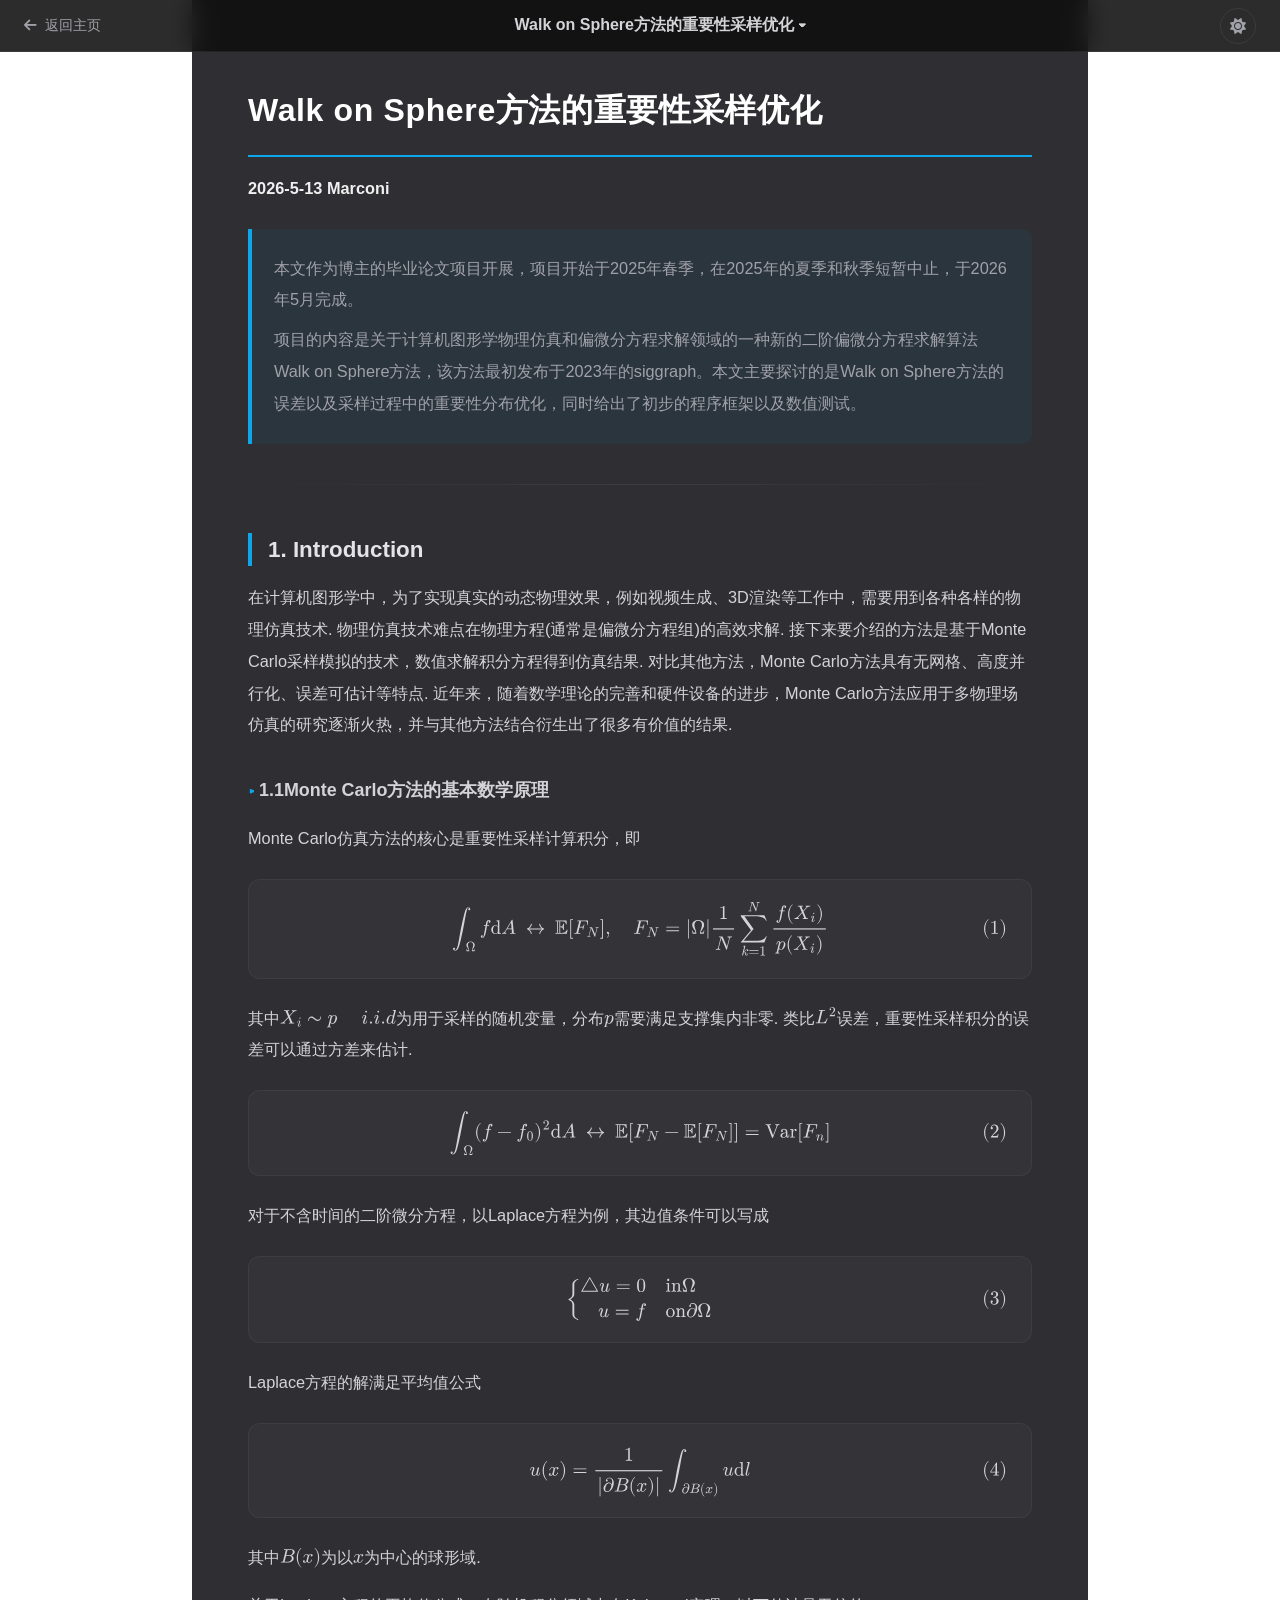
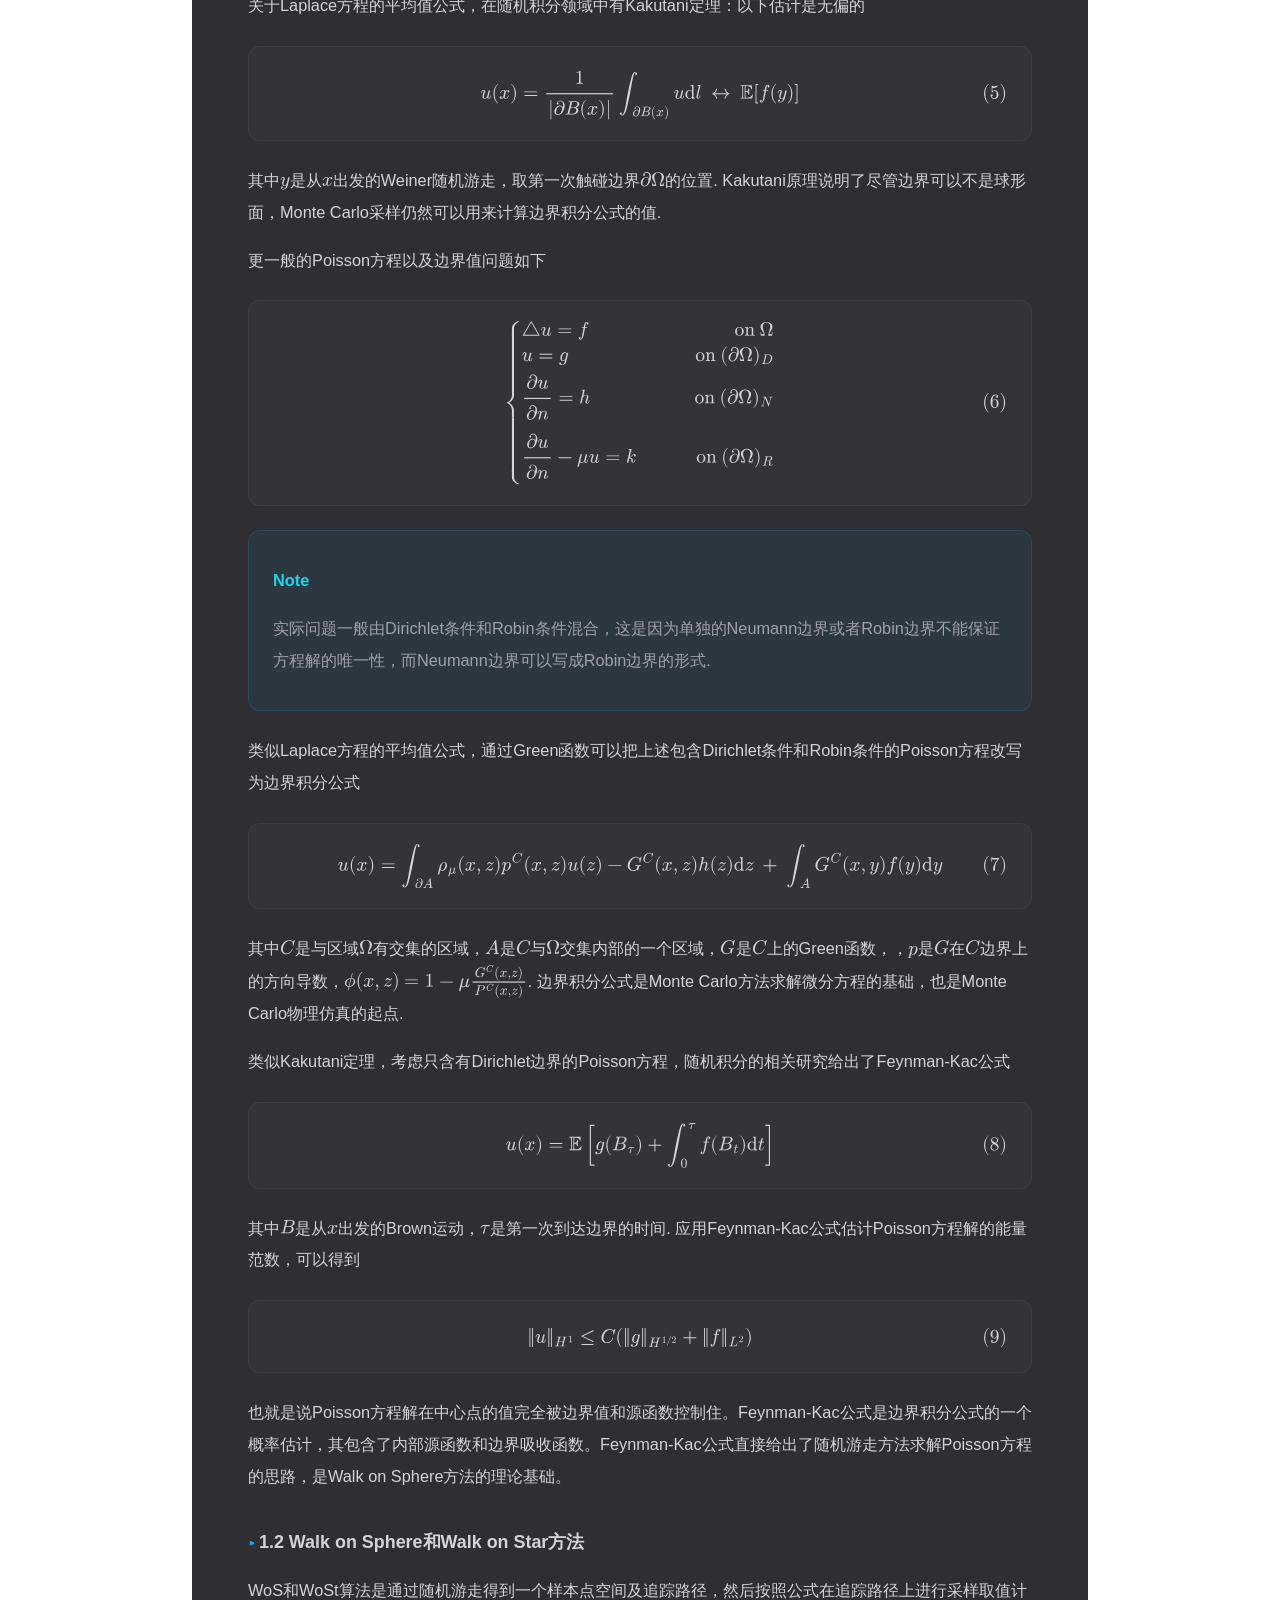
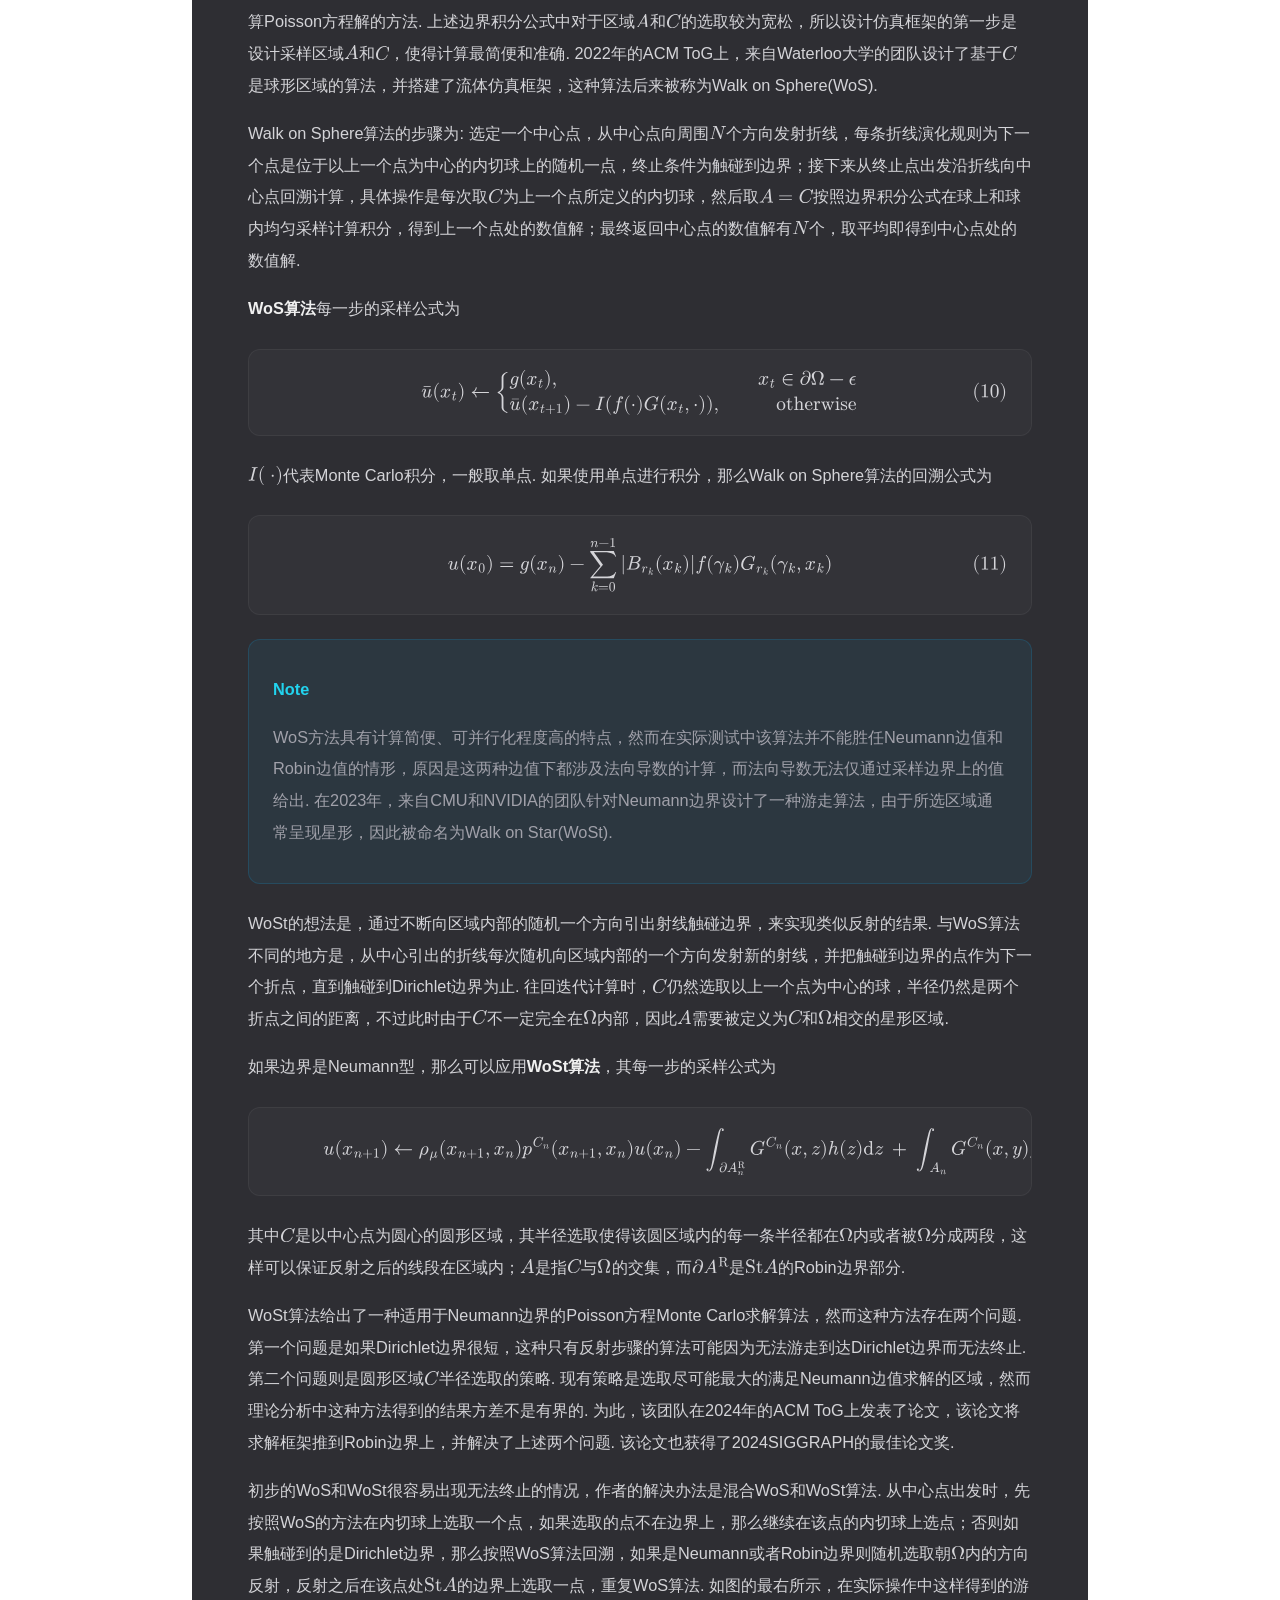
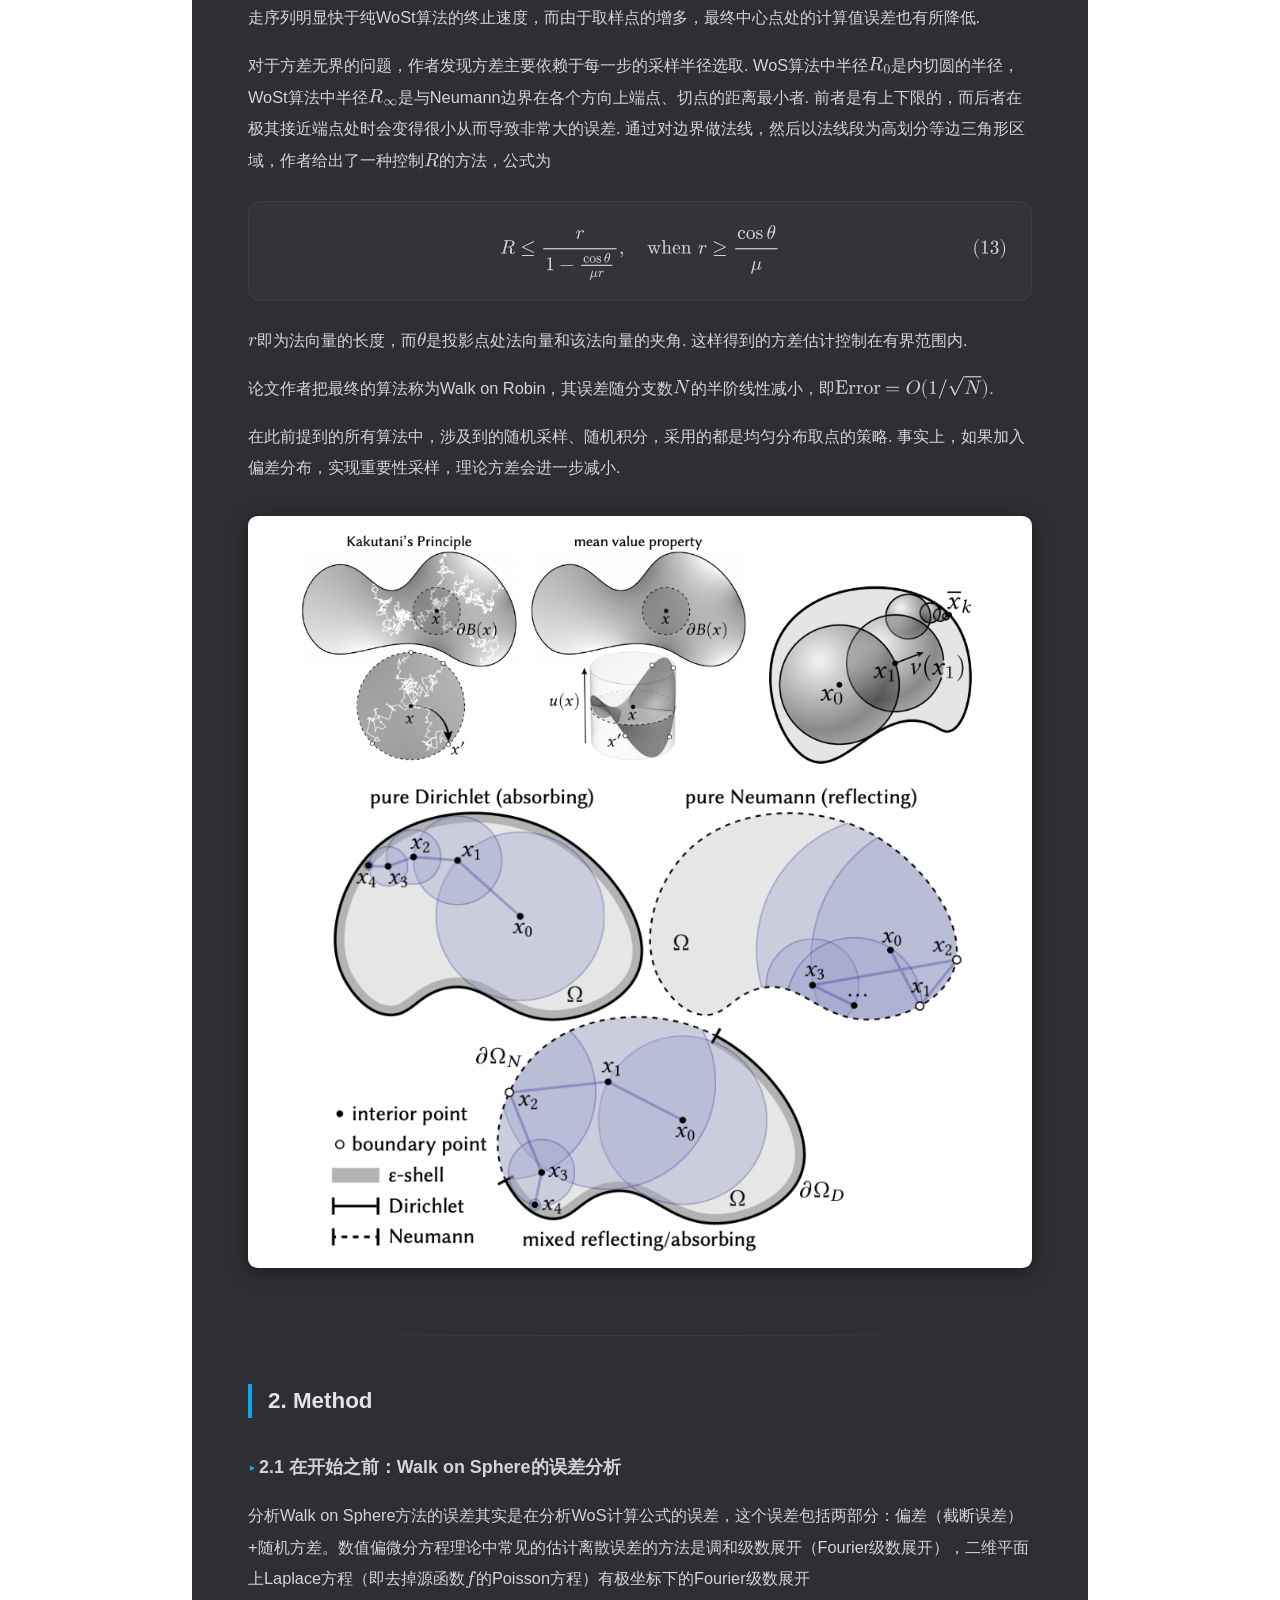
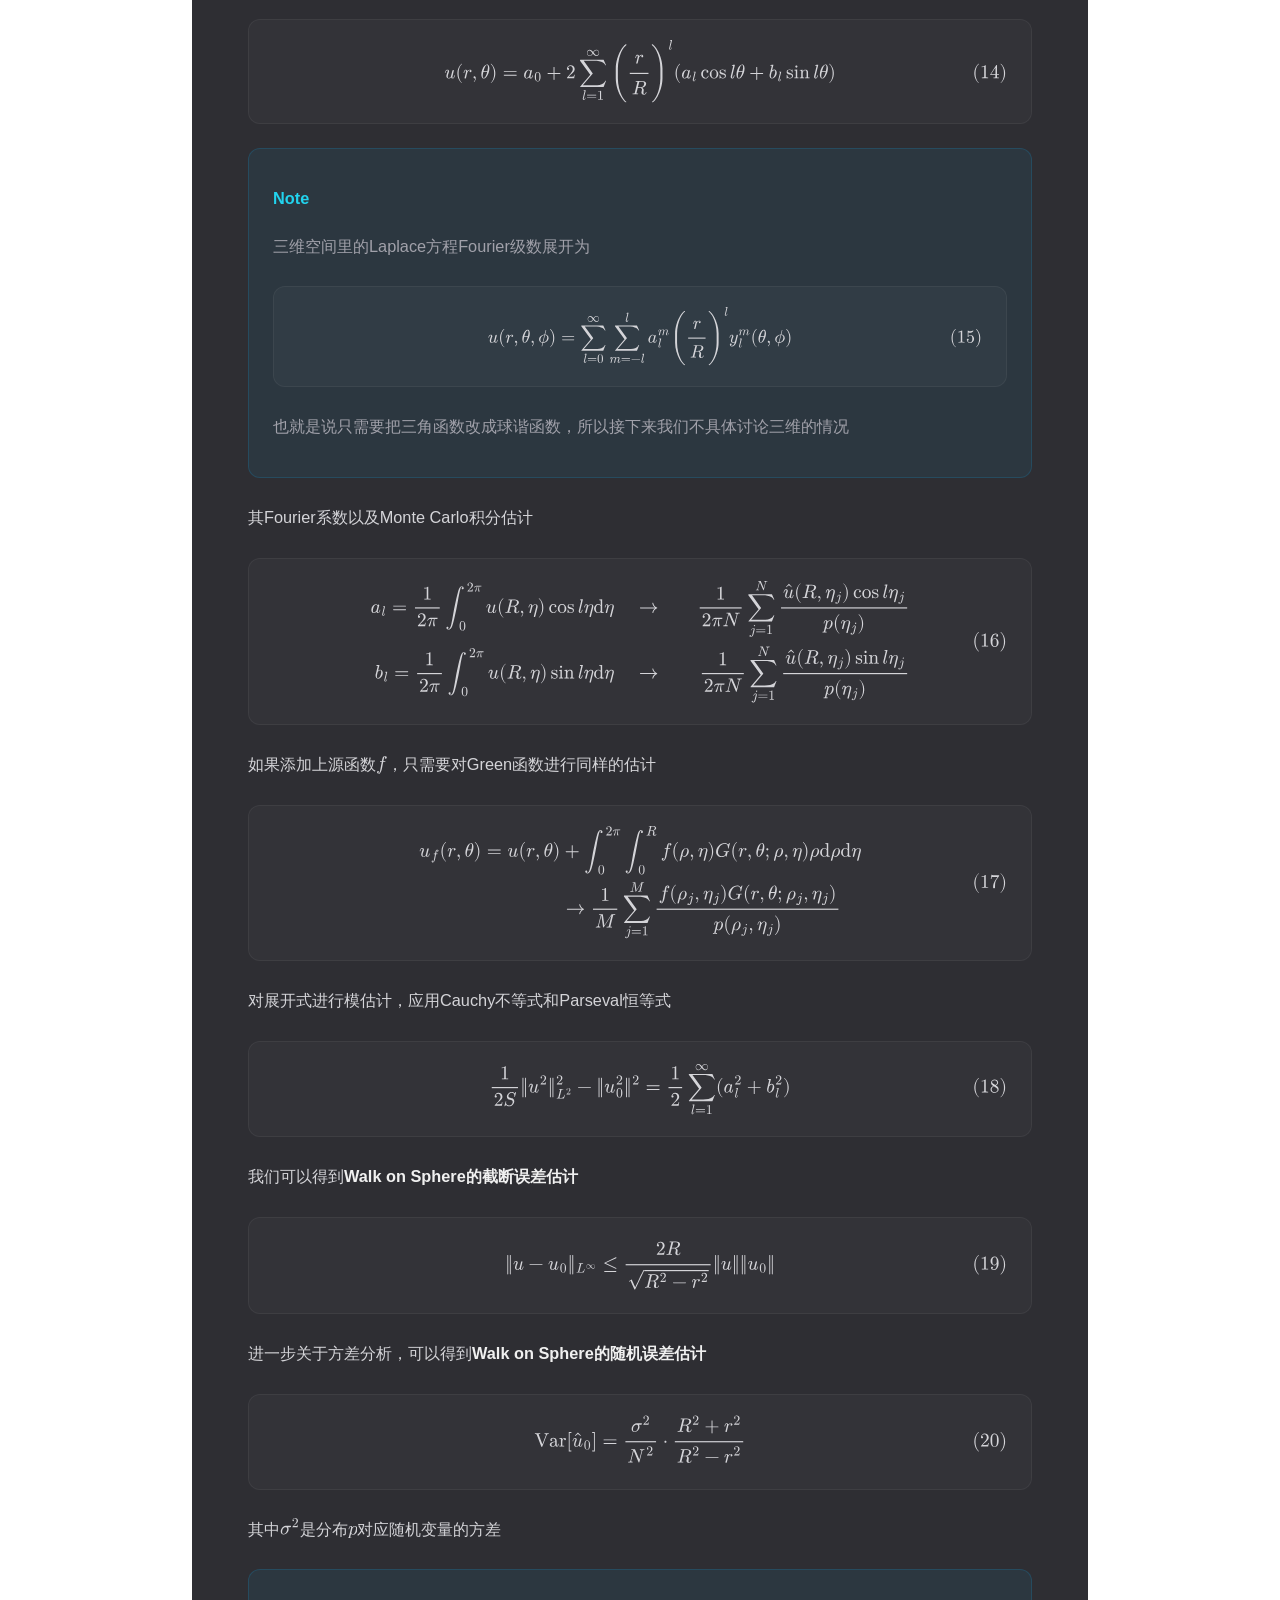
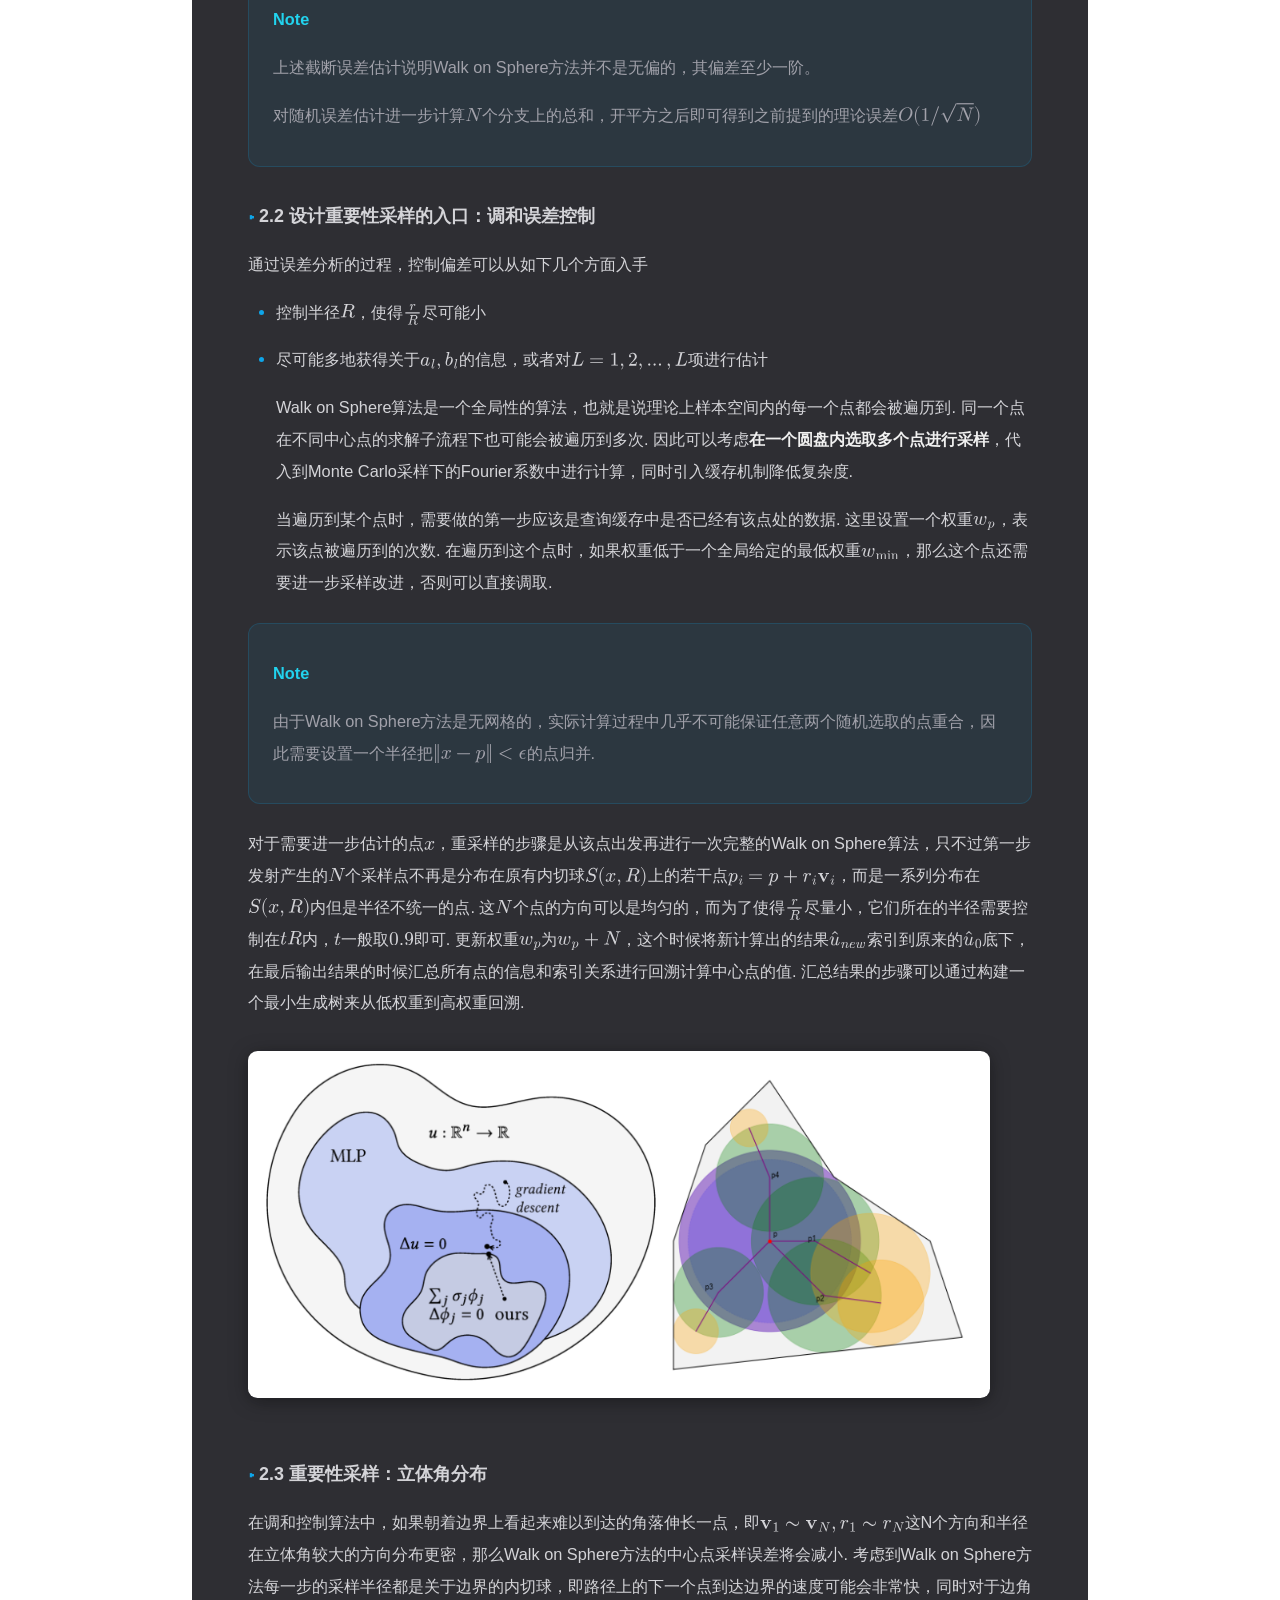
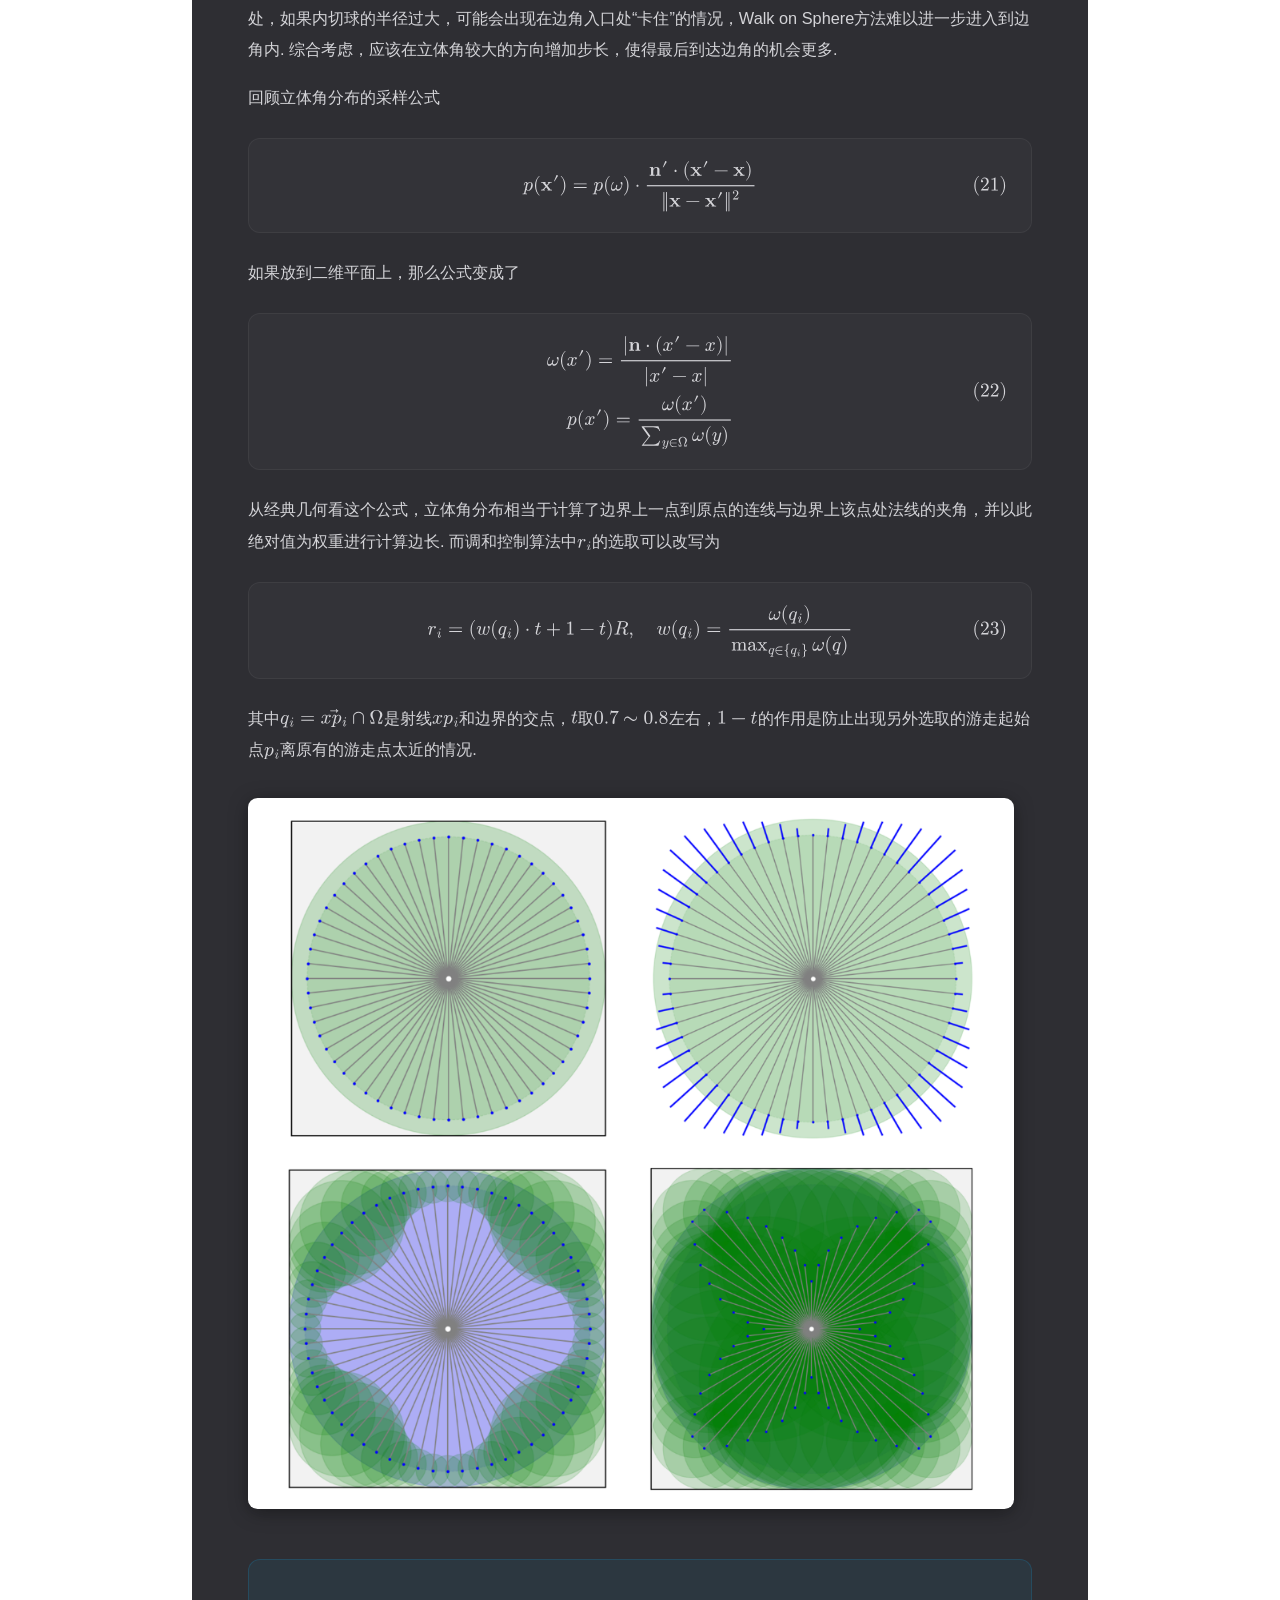
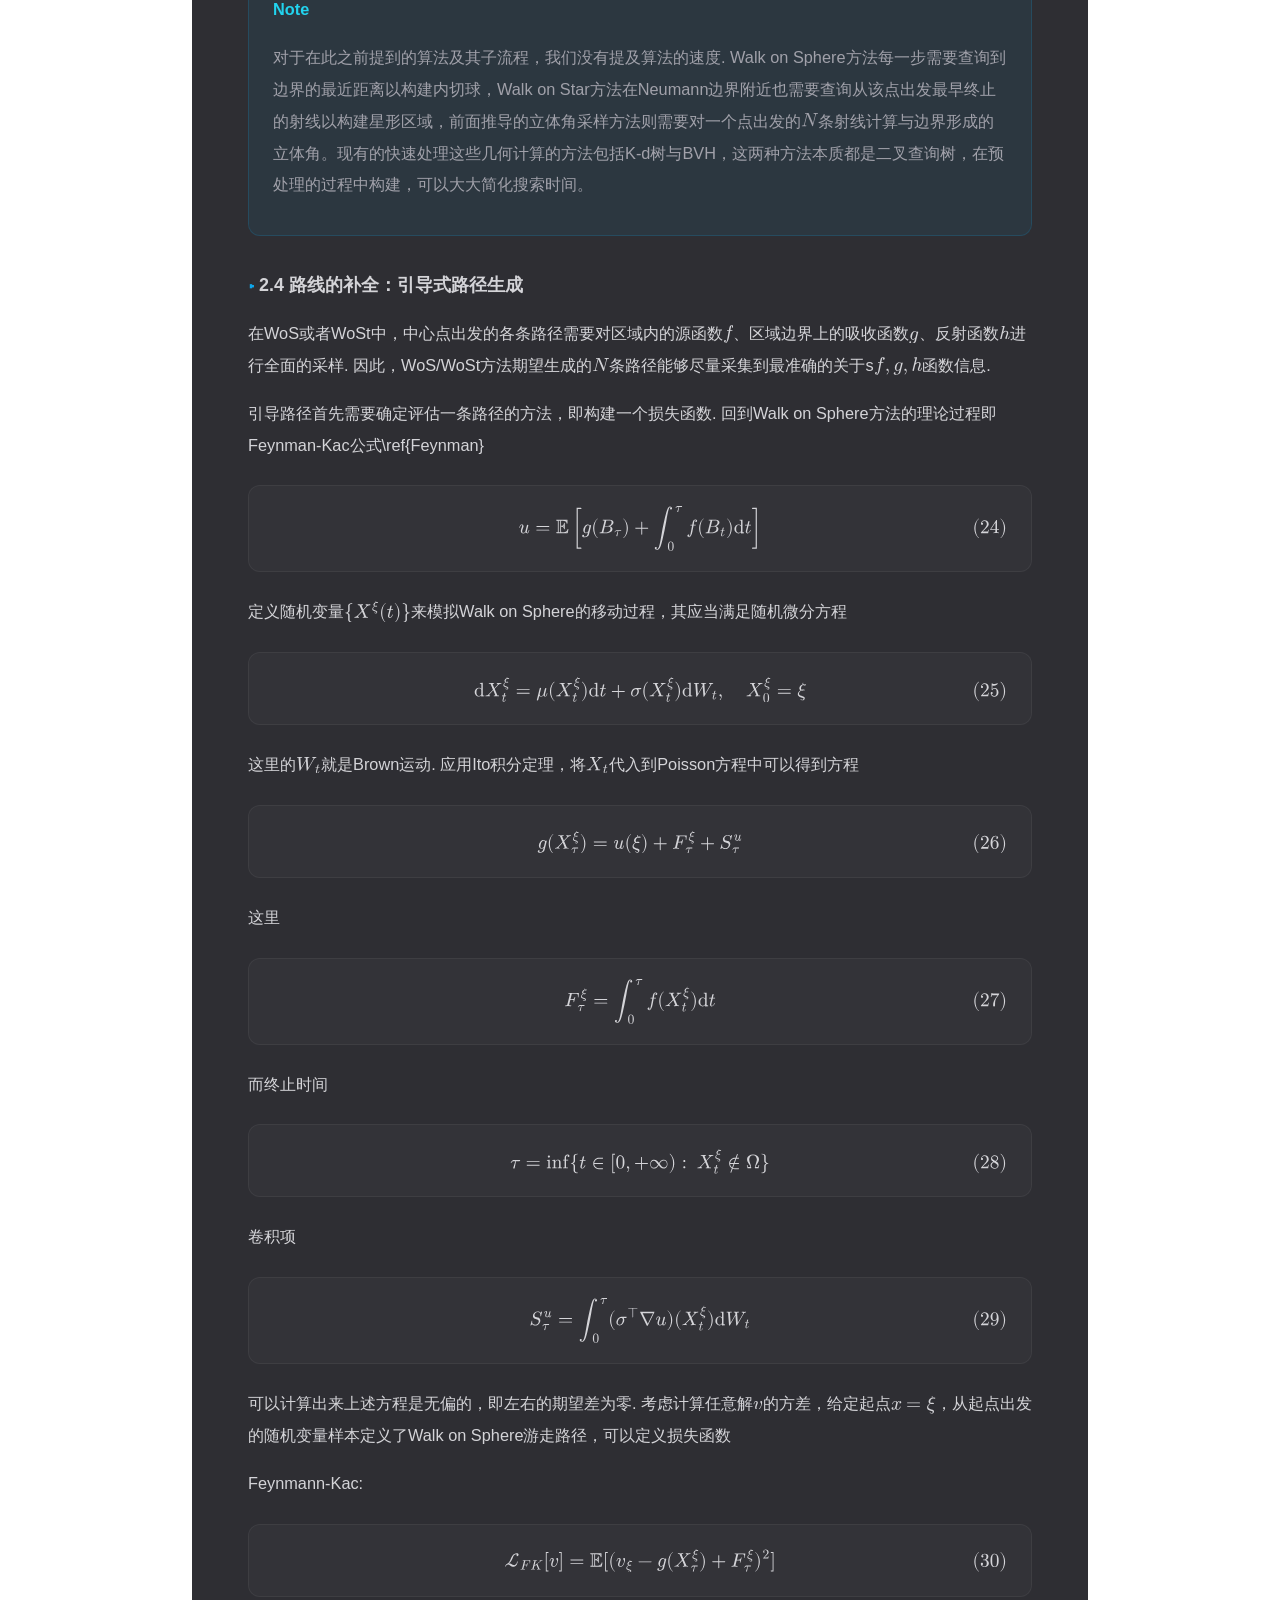
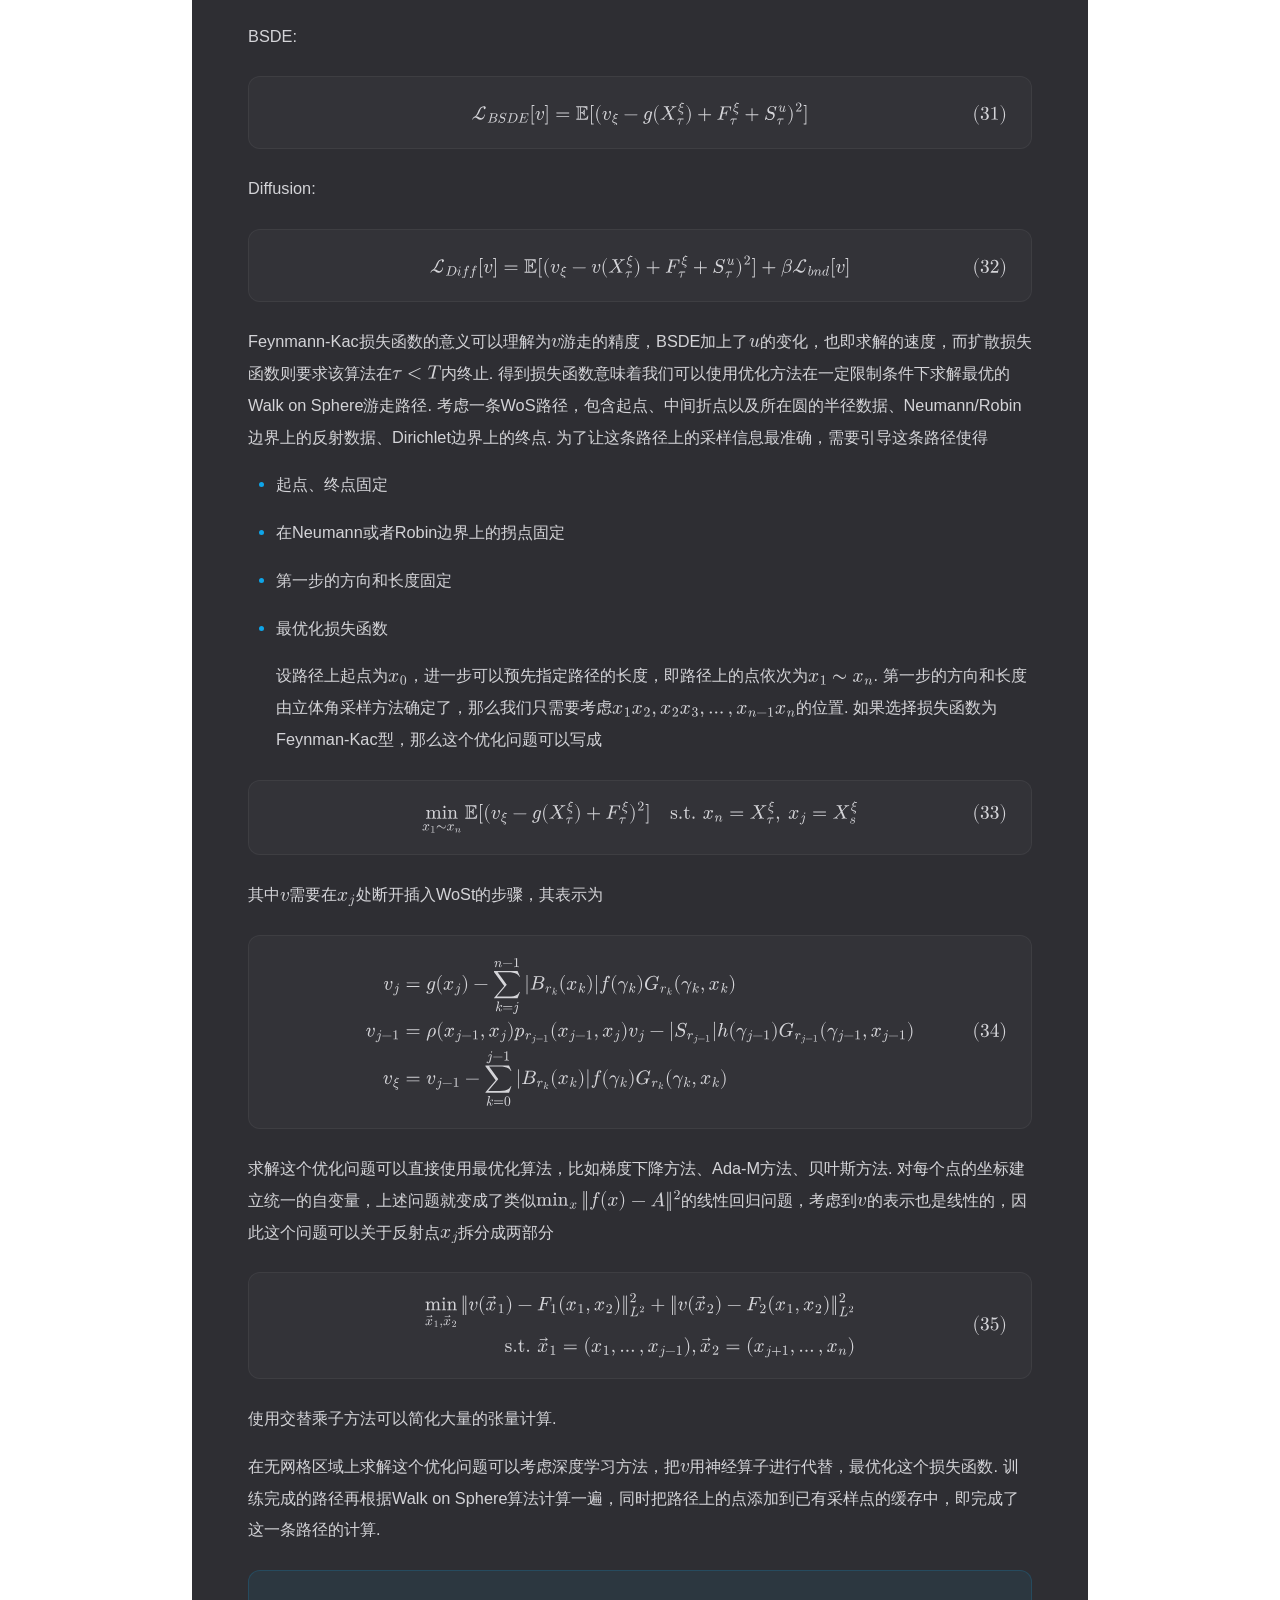
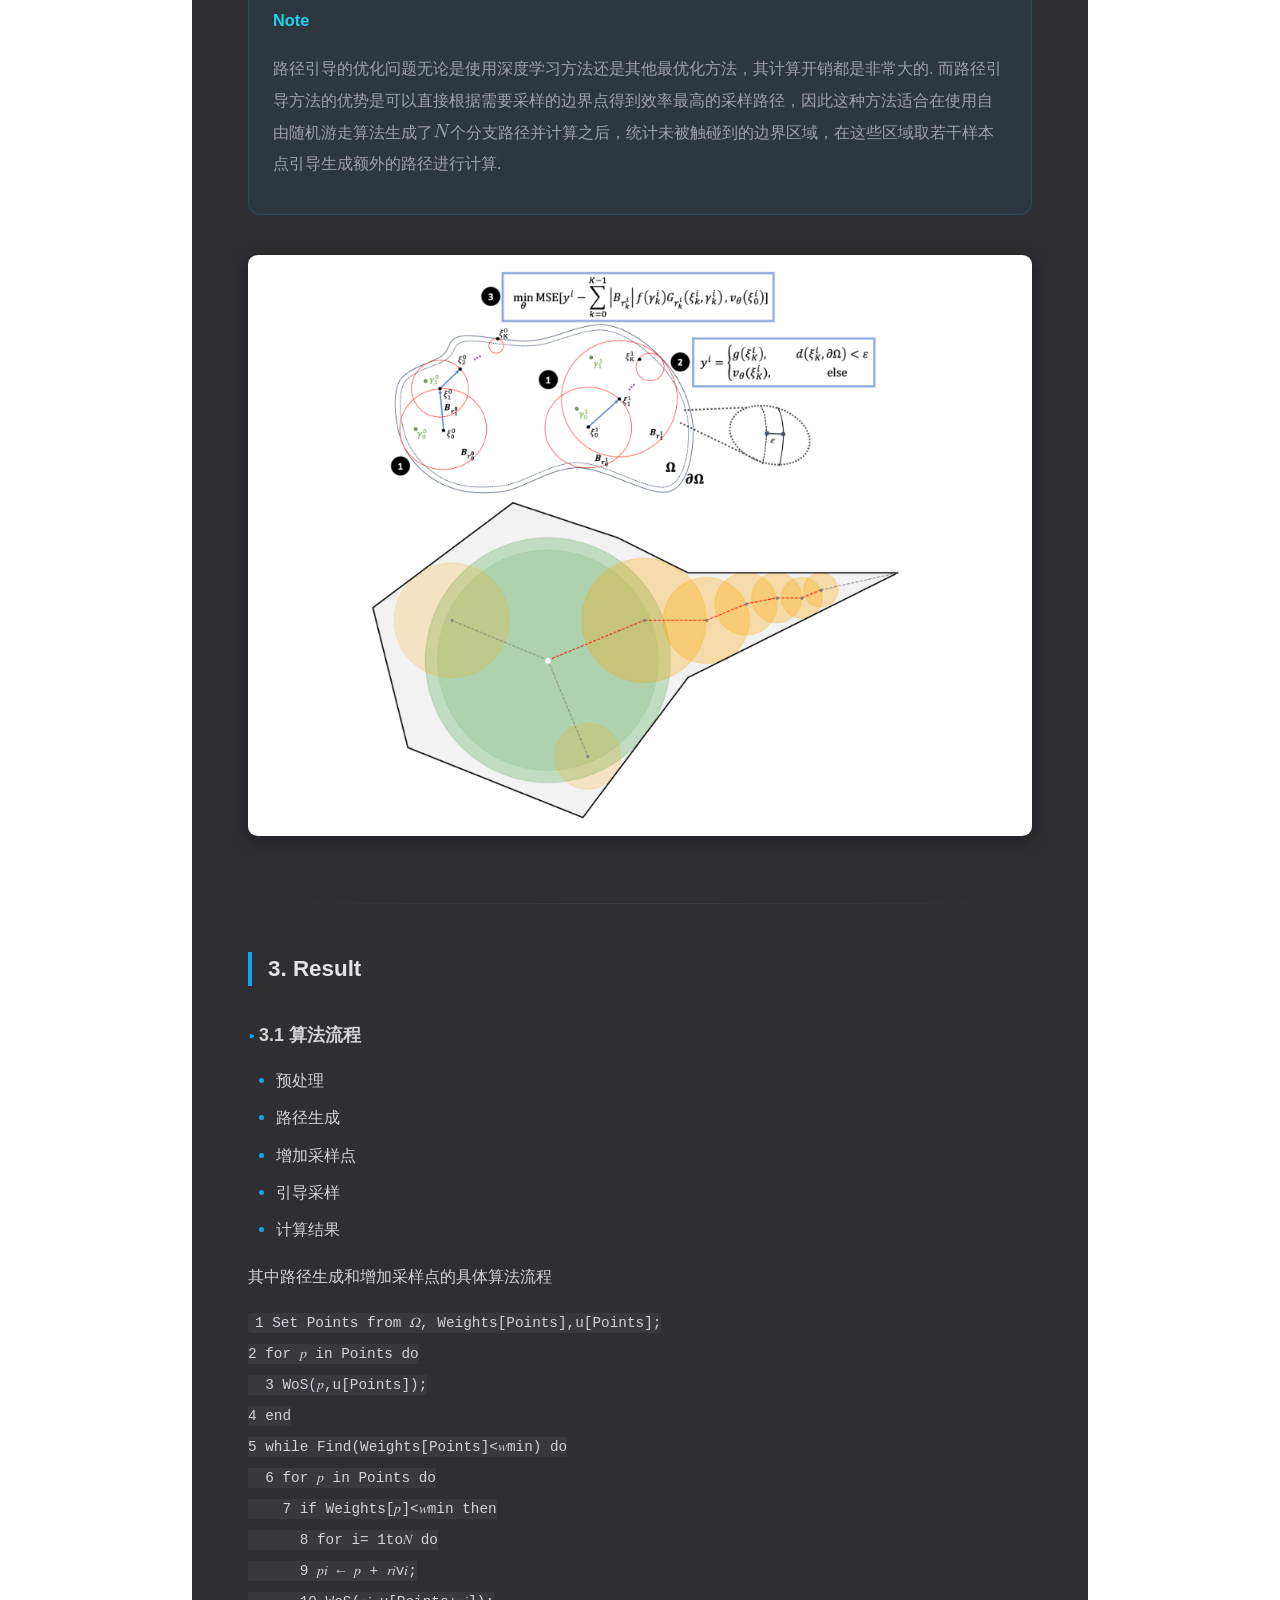
==== commit 13cb7cd9: "Add WildScene blog and improve article navigation" ====
--- a/blogs/2026-05-13.html
+++ b/blogs/2026-05-13.html
@@ -80,7 +80,7 @@
     position:fixed;
     inset:0;
     z-index:-1;
-    background:url('../images/hero-bg.jpg') center/cover no-repeat;
+    background:url('../images/2026-5-13.jpg') center/cover no-repeat;
     background-attachment:fixed;
 }
 /* 固定顶栏 */
@@ -119,21 +119,27 @@
     overflow:hidden;
     text-overflow:ellipsis;
     margin:0 16px;
-    cursor:default;
+    padding:8px 12px;
+    max-width:100%;
+    border:0;
+    border-radius:4px;
+    background:transparent;
+    font-family:inherit;
+    cursor:pointer;
 }
 /* 目录下拉 */
 .toc-wrapper{
-    position:relative;
+    position:static;
     display:flex;
     align-items:center;
     justify-content:center;
     flex:1;
     min-width:0;
+    margin:0 12px;
     align-self:stretch;
 }
 .toc-wrapper .topbar-title{margin:0;}
 .toc-dropdown{
-    display:none;
     position:absolute;
     top:100%;
     left:50%;
@@ -145,20 +151,24 @@
     border-radius:0 0 12px 12px;
     border-top:none;
     padding:10px 0;
-    min-width:320px;
+    width:min(480px,calc(100% - 24px));
     max-height:70vh;
     overflow-y:auto;
     box-shadow:0 12px 40px rgba(0,0,0,.15);
     z-index:200;
 }
-.toc-wrapper:hover .toc-dropdown{display:block;}
+.topbar-title:focus-visible,.toc-dropdown a:focus-visible{
+    outline:2px solid var(--color-primary);
+    outline-offset:-2px;
+}
 .toc-dropdown a{
     display:block;
     padding:8px 24px;
     font-size:.88rem;
     color:var(--color-text-muted);
     text-decoration:none;
-    white-space:nowrap;
+    white-space:normal;
+    overflow-wrap:anywhere;
     transition:all .18s;
 }
 .toc-dropdown a:hover{
@@ -203,6 +213,7 @@
     letter-spacing:.02em;
 }
 .blog-content h3{
+    scroll-margin-top:68px;
     font-size:1.4rem;
     font-weight:700;
     color:var(--color-heading);
@@ -212,6 +223,7 @@
     line-height:1.5;
 }
 .blog-content h4{
+    scroll-margin-top:68px;
     font-size:1.12rem;
     font-weight:600;
     color:var(--color-text);
@@ -293,6 +305,7 @@
 .blog-content .md-alert-note p{color:var(--color-text-muted);}
 .blog-content .md-alert strong{color:var(--color-accent);}
 /* 行内代码 - 原生 Markdown 风格，无语法高亮 */
+.blog-content pre{overflow-x:auto;}
 .blog-content code{
     font-family:var(--font-mono);
     font-size:.88em;
@@ -376,7 +389,6 @@
     .blog-footer{padding:40px 18px 28px;}
     .blog-topbar .theme-toggle{width:32px;height:32px;font-size:.9rem;}
     .blog-topbar .topbar-title{font-size:.85rem;}
-    .toc-dropdown{min-width:260px;left:20px;transform:none;}
 }
 </style>
 </head>
@@ -386,8 +398,8 @@
 <header class="blog-topbar">
     <a href="../index.html" class="back-btn"><i class="fas fa-arrow-left"></i> 返回主页</a>
     <div class="toc-wrapper">
-        <span class="topbar-title">Walk on Sphere方法的重要性采样优化 ▾</span>
-        <nav class="toc-dropdown">
+        <button type="button" class="topbar-title" id="tocToggle" aria-expanded="false" aria-controls="blogToc">Walk on Sphere方法的重要性采样优化 ▾</button>
+        <nav class="toc-dropdown" id="blogToc" aria-label="文章目录" hidden>
             <a href="#1-introduction" class="toc-h3">1. Introduction</a>
             <a href="#11monte-carlo方法的基本数学原理" class="toc-h4">1.1 Monte Carlo方法的基本数学原理</a>
             <a href="#12-walk-on-sphere和walk-on-star方法" class="toc-h4">1.2 Walk on Sphere和Walk on Star方法</a>
@@ -715,6 +727,39 @@
 
 <script>
 (function(){
+    var wrapper=document.querySelector('.toc-wrapper');
+    var toggle=document.getElementById('tocToggle');
+    var toc=document.getElementById('blogToc');
+    function setOpen(open){
+        toc.hidden=!open;
+        toggle.setAttribute('aria-expanded',String(open));
+    }
+    toggle.addEventListener('click',function(){setOpen(toc.hidden);});
+    wrapper.addEventListener('keydown',function(event){
+        if(event.key==='Escape'&&!toc.hidden){
+            event.preventDefault();
+            setOpen(false);
+            toggle.focus();
+        }
+    });
+    wrapper.addEventListener('focusout',function(event){
+        if(!wrapper.contains(event.relatedTarget)) setOpen(false);
+    });
+    document.addEventListener('click',function(event){
+        if(!wrapper.contains(event.target)) setOpen(false);
+    });
+    toc.addEventListener('click',function(event){
+        var link=event.target.closest('a');
+        if(!link) return;
+        setOpen(false);
+        var heading=document.getElementById(decodeURIComponent(link.hash.slice(1)));
+        if(heading){
+            heading.setAttribute('tabindex','-1');
+            heading.focus({preventScroll:true});
+        }
+    });
+})();
+(function(){
     var html=document.documentElement;
     var btn=document.getElementById('themeToggle');
     var saved=localStorage.getItem('blog-theme');
@@ -728,4 +773,4 @@
 })();
 </script>
 </body>
-</html>+</html>
